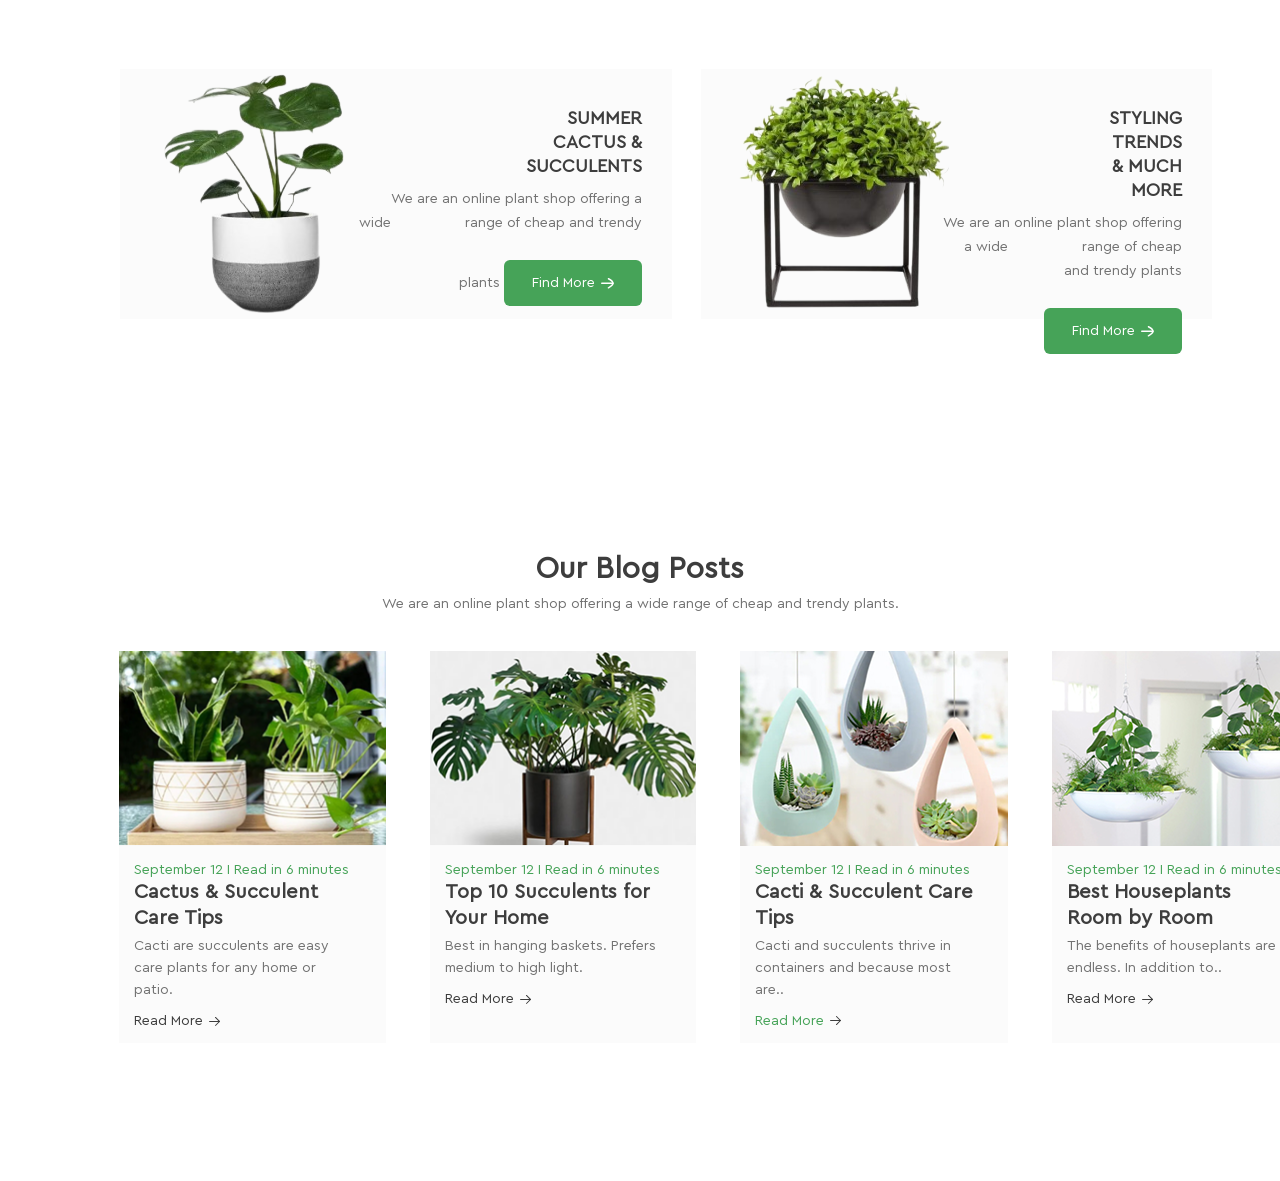
==== index.html @ ccc3274b "add blog section" ====
<!doctype html>
<html lang="en" xmlns="http://www.w3.org/1999/html">
<head>
    <meta charset="UTF-8">
    <meta name="viewport"
          content="width=device-width, user-scalable=no, initial-scale=1.0, maximum-scale=1.0, minimum-scale=1.0">
    <meta http-equiv="X-UA-Compatible" content="ie=edge">
    <title>Main Page</title>
    <link rel="stylesheet" href="resources/css/reset.css">
    <link rel="stylesheet" href="resources/css/styles.css">
</head>
<body>

<div class="container">
    <section class="teasers">
        <div class="teaser-card">
            <img src="./resources/images/teasers-images/image-teaser-1.png" alt="" class="teaser-card-images">
            <div class="teaser-card-body">
                <h3 class="teaser-card-title">Summer cactus & succulents</h3>
                <p class="teaser-card-text">We are an online plant shop offering a wide
                    <span>range of cheap and trendy
                        plants</span>
                    <a href="#" class="teaser-card-link">Find More
                        <svg xmlns="http://www.w3.org/2000/svg" width="13" height="11" viewBox="0 0 13 11" fill="none">
                            <path d="M12 5.26852L0.75 5.26852" stroke="white" stroke-width="1.5" stroke-linecap="round"
                                  stroke-linejoin="round"/>
                            <path d="M7.46227 0.750145C7.46227 0.750145 11.9998 3.1959 11.9998 5.2674C11.9998 7.3404 7.46227 9.7869 7.46227 9.7869"
                                  stroke="white" stroke-width="1.5" stroke-linecap="round" stroke-linejoin="round"/>
                        </svg>
                    </a>
            </div>
        </div>
        <div class="teaser-card">
            <img src="./resources/images/teasers-images/image-teaser-2.png" alt="" class="teaser-card-images">
            <div class="teaser-card-body">
                <h3 class="teaser-card-title">Styling Trends & much more</h3>
                <p class="teaser-card-text">We are an online plant shop offering a wide
                    <span>range of cheap and trendy
                        plants</span>
                    <a href="#" class="teaser-card-link">Find More
                        <svg xmlns="http://www.w3.org/2000/svg" width="13" height="11" viewBox="0 0 13 11" fill="none">
                            <path d="M12 5.26852L0.75 5.26852" stroke="white" stroke-width="1.5" stroke-linecap="round"
                                  stroke-linejoin="round"/>
                            <path d="M7.46227 0.750145C7.46227 0.750145 11.9998 3.1959 11.9998 5.2674C11.9998 7.3404 7.46227 9.7869 7.46227 9.7869"
                                  stroke="white" stroke-width="1.5" stroke-linecap="round" stroke-linejoin="round"/>
                        </svg>
                    </a>
            </div>
        </div>
    </section>

    <section class="blog">
        <div class="blog-header">
            <h2 class="blog-title">Our Blog Posts</h2>
            <p class="blog-subtitle">We are an online plant shop offering a wide range of cheap and trendy plants.</p>
        </div>
        <div class="blog-list">
            <div class="post-card">
                <a class="post-card-image-link"><img src="./resources/images/blog-images/blog-images-1.png"
                                                     alt="Images for blog"
                                                     class="post-card-image"></a>
                <div class="post-card-body">
                    <span class="post-card-meta">September 12 I Read in 6 minutes</span>
                    <h2 class="post-card-title">Cactus & Succulent Care Tips</h2>
                    <p class="post-card-text">Cacti are succulents are easy care plants for any home or patio.</p>
                    <a href="#" class="post-card-read-more">Read More
                        <svg xmlns="http://www.w3.org/2000/svg" width="11" height="10" viewBox="0 0 11 10" fill="none">
                            <path d="M0 4.51628C0 4.26315 0.188103 4.05395 0.432153 4.02084L0.5 4.01628L10.5 4.01628C10.7761 4.01628 11 4.24014 11 4.51628C11 4.76941 10.8119 4.97861 10.5678 5.01171L10.5 5.01628L0.5 5.01628C0.223858 5.01628 0 4.79242 0 4.51628Z"
                                  fill="#3D3D3D"/>
                            <path d="M6.11401 0.854314C5.91832 0.659473 5.91764 0.342891 6.11248 0.147209C6.28961 -0.030684 6.56735 -0.0474192 6.76341 0.0973953L6.81959 0.145686L10.8529 4.16169C11.0313 4.33934 11.0476 4.61809 10.9016 4.81413L10.853 4.87028L6.81962 8.88695C6.62395 9.08181 6.30737 9.08115 6.11251 8.88549C5.93537 8.70761 5.91981 8.4298 6.06545 8.23436L6.11398 8.17838L9.79133 4.5158L6.11401 0.854314Z"
                                  fill="#3D3D3D"/>
                        </svg>
                    </a>
                </div>
            </div>
            <div class="post-card">
                <a class="post-card-image-link"><img src="./resources/images/blog-images/blog-images-2.png"
                                                     alt="Images for blog"
                                                     class="post-card-image"></a>
                <div class="post-card-body">
                    <span class="post-card-meta">September 12 I Read in 6 minutes</span>
                    <h2 class="post-card-title">Top 10 Succulents for Your Home</h2>
                    <p class="post-card-text">Best in hanging baskets. Prefers medium to high light.</p>
                    <a href="#" class="post-card-read-more">Read More
                        <svg xmlns="http://www.w3.org/2000/svg" width="11" height="10" viewBox="0 0 11 10" fill="none">
                            <path d="M0 4.51628C0 4.26315 0.188103 4.05395 0.432153 4.02084L0.5 4.01628L10.5 4.01628C10.7761 4.01628 11 4.24014 11 4.51628C11 4.76941 10.8119 4.97861 10.5678 5.01171L10.5 5.01628L0.5 5.01628C0.223858 5.01628 0 4.79242 0 4.51628Z"
                                  fill="#3D3D3D"/>
                            <path d="M6.11401 0.854314C5.91832 0.659473 5.91764 0.342891 6.11248 0.147209C6.28961 -0.030684 6.56735 -0.0474192 6.76341 0.0973953L6.81959 0.145686L10.8529 4.16169C11.0313 4.33934 11.0476 4.61809 10.9016 4.81413L10.853 4.87028L6.81962 8.88695C6.62395 9.08181 6.30737 9.08115 6.11251 8.88549C5.93537 8.70761 5.91981 8.4298 6.06545 8.23436L6.11398 8.17838L9.79133 4.5158L6.11401 0.854314Z"
                                  fill="#3D3D3D"/>
                        </svg>
                    </a>
                </div>
            </div>
            <div class="post-card">
                <a class="post-card-image-link"><img src="./resources/images/blog-images/blog-images-3.png"
                                                     alt="Images for blog"
                                                     class="post-card-image"></a>
                <div class="post-card-body">
                    <span class="post-card-meta">September 12 I Read in 6 minutes</span>
                    <h2 class="post-card-title">Cacti & Succulent Care Tips</h2>
                    <p class="post-card-text">Cacti and succulents thrive in containers and because most are..</p>
                    <a href="#" class="post-card-read-more-active">Read More
                        <svg xmlns="http://www.w3.org/2000/svg" width="11" height="10" viewBox="0 0 11 10" fill="none">
                            <path d="M0 4.51628C0 4.26315 0.188103 4.05395 0.432153 4.02084L0.5 4.01628L10.5 4.01628C10.7761 4.01628 11 4.24014 11 4.51628C11 4.76941 10.8119 4.97861 10.5678 5.01171L10.5 5.01628L0.5 5.01628C0.223858 5.01628 0 4.79242 0 4.51628Z"
                                  fill="#3D3D3D"/>
                            <path d="M6.11401 0.854314C5.91832 0.659473 5.91764 0.342891 6.11248 0.147209C6.28961 -0.030684 6.56735 -0.0474192 6.76341 0.0973953L6.81959 0.145686L10.8529 4.16169C11.0313 4.33934 11.0476 4.61809 10.9016 4.81413L10.853 4.87028L6.81962 8.88695C6.62395 9.08181 6.30737 9.08115 6.11251 8.88549C5.93537 8.70761 5.91981 8.4298 6.06545 8.23436L6.11398 8.17838L9.79133 4.5158L6.11401 0.854314Z"
                                  fill="#3D3D3D"/>
                        </svg>
                    </a>
                </div>
            </div>
            <div class="post-card">
                <a class="post-card-image-link"><img src="./resources/images/blog-images/blog-images-4.png"
                                                     alt="Images for blog"
                                                     class="post-card-image"></a>
                <div class="post-card-body">
                    <span class="post-card-meta">September 12 I Read in 6 minutes</span>
                    <h2 class="post-card-title">Best Houseplants Room by Room</h2>
                    <p class="post-card-text">The benefits of houseplants are endless. In addition to..</p>
                    <a href="#" class="post-card-read-more">Read More
                        <svg xmlns="http://www.w3.org/2000/svg" width="11" height="10" viewBox="0 0 11 10" fill="none">
                            <path d="M0 4.51628C0 4.26315 0.188103 4.05395 0.432153 4.02084L0.5 4.01628L10.5 4.01628C10.7761 4.01628 11 4.24014 11 4.51628C11 4.76941 10.8119 4.97861 10.5678 5.01171L10.5 5.01628L0.5 5.01628C0.223858 5.01628 0 4.79242 0 4.51628Z"
                                  fill="#3D3D3D"/>
                            <path d="M6.11401 0.854314C5.91832 0.659473 5.91764 0.342891 6.11248 0.147209C6.28961 -0.030684 6.56735 -0.0474192 6.76341 0.0973953L6.81959 0.145686L10.8529 4.16169C11.0313 4.33934 11.0476 4.61809 10.9016 4.81413L10.853 4.87028L6.81962 8.88695C6.62395 9.08181 6.30737 9.08115 6.11251 8.88549C5.93537 8.70761 5.91981 8.4298 6.06545 8.23436L6.11398 8.17838L9.79133 4.5158L6.11401 0.854314Z"
                                  fill="#3D3D3D"/>
                        </svg>
                    </a>
                </div>
            </div>
        </div>
    </section>
</div>
</body>
</html>
---- resources/css/styles.css ----
@font-face {
    font-family: 'Cera Pro';
    src: url("../fonts/CeraPro/CeraPro-Regular.woff");
url("../fonts/CeraPro/CeraPro-Regular.woff2");
}

.teasers {
    display: flex;
    gap: 29px;
    padding: 69px 120px;
    font-family: "Cera Pro", sans-serif;
}

.teaser-card {
    display: flex;
    max-width: 586px;
    max-height: 250px;
    background-color: #FBFBFB;
}

.teaser-card-title {
    padding: 37px 30px 9px 119px;
    color: #3D3D3D;
    text-align: right;
    font-size: 18px;
    font-style: normal;
    font-weight: 900;
    line-height: 24px; /* 133.333% */
    text-transform: uppercase;
}

.teaser-card-text {
    padding: 0 30px 25px 0;
    color: #727272;
    text-align: right;
    font-size: 14px;
    font-style: normal;
    font-weight: 400;
    line-height: 24px; /* 171.429% */
    margin-left: -50px;
}

.teaser-card-text span {
    color: #727272;
    text-align: right;
    font-size: 14px;
    font-style: normal;
    font-weight: 400;
    line-height: 24px; /* 171.429% */
    margin-left: 70px;
}

.teaser-card-link {
    display: inline-flex;
    align-items: center;
    justify-content: center;
    gap: 6px;

    background-color: #46A358;
    color: #fff;
    text-decoration: none;
    font-size: 14px;
    font-weight: 500;
    padding: 11px 28px;
    margin-top: 25px;
    border-radius: 6px;
    transition: background-color 0.3s ease;
}

.blog {
    font-family: "Cera Pro", sans-serif;
    padding: 138px 119px;
}

.blog-header {
    padding: 35px 120px;
}

.blog-title {
    text-align: center;
    color: #3D3D3D;
    font-size: 30px;
    font-style: normal;
    font-weight: 700;
    line-height: 16px; /* 53.333% */
    margin-bottom: 15px;
}

.blog-subtitle {
    text-align: center;
    color: #727272;
    font-size: 14px;
    font-style: normal;
    font-weight: 400;
    line-height: 24px; /* 171.429% */
}

.blog-list {
    display: flex;
    gap: 44px;
}

.post-card {
    background-color: #FBFBFB;
}

.post-card-image {
    max-height: 195px;
    max-width: 268px;
}

.post-card-body {
    padding: 8px 31px 13px 15px;
}

.post-card-meta {
    color: #46A358;
    font-size: 14px;
    font-style: normal;
    font-weight: 500;
    line-height: 16px; /* 114.286% */
    margin-bottom: 4px;
}

.post-card-title {
    color: #3D3D3D;
    font-size: 20px;
    font-style: normal;
    font-weight: 700;
    line-height: 26px; /* 130% */
    margin-bottom: 4px;
}

.post-card-text {
    color: #727272;
    font-size: 14px;
    font-style: normal;
    font-weight: 400;
    line-height: 22px; /* 157.143% */
    margin-bottom: 9px;
}

.post-card-read-more {
    display: inline-flex;
    align-items: center;
    gap: 6px;
    color: #3D3D3D;
    font-size: 14px;
    font-style: normal;
    font-weight: 500;
    line-height: 16px; /* 114.286% */
}

.post-card-read-more-active {
    display: inline-flex;
    align-items: center;
    gap: 6px;
    font-size: 14px;
    font-style: normal;
    font-weight: 500;
    line-height: 16px; /* 114.286% */
    color: #46A358;
}

.post-card-read-more svg {
    transform: translateY(0.06em);  /* попробуй 0.04–0.10em при необходимости */
}
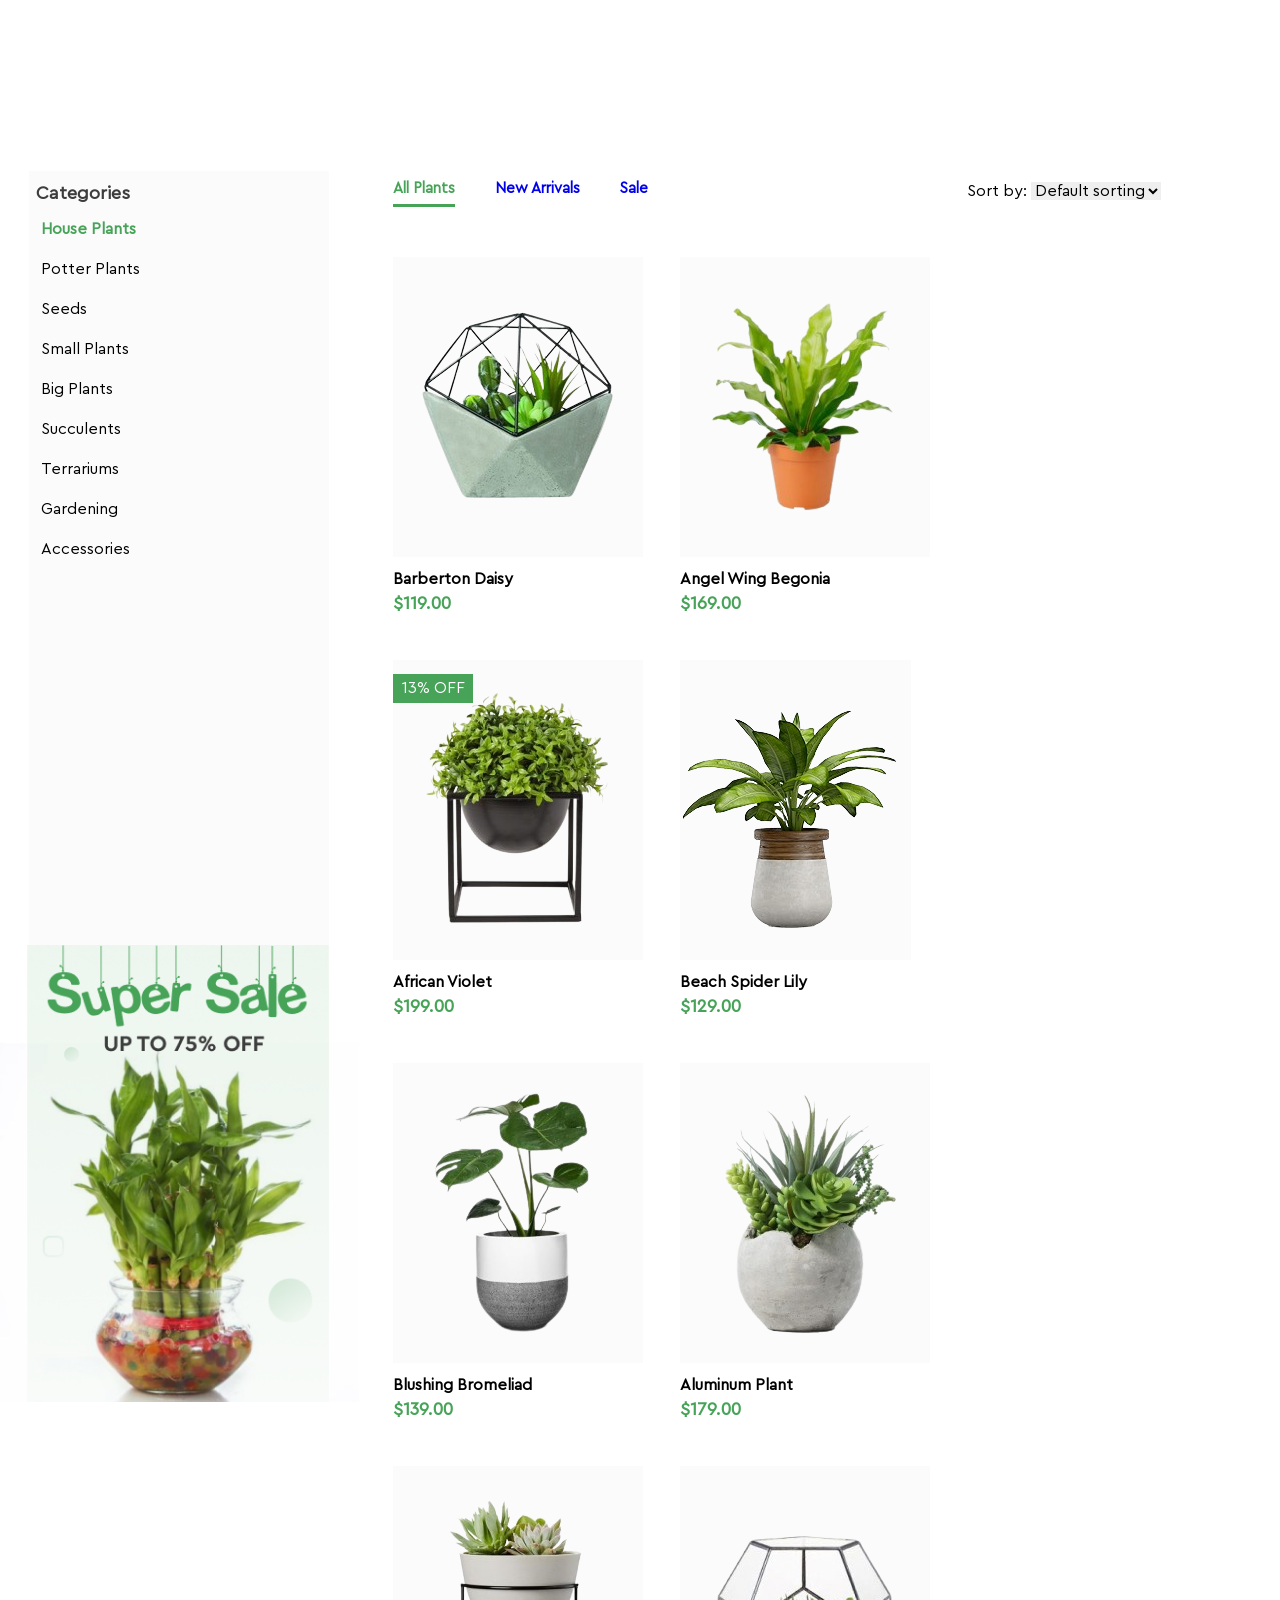
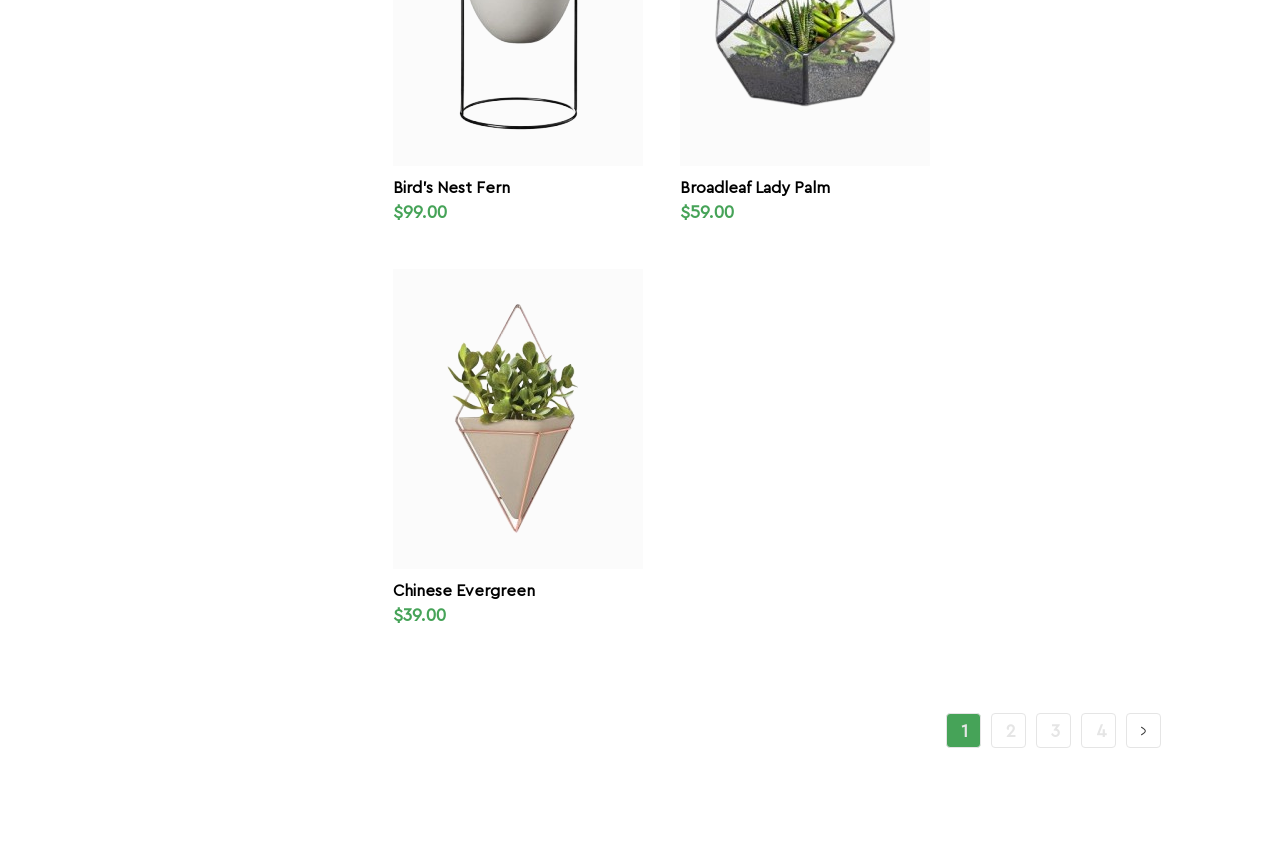
==== commit bdb5652c: "add elements with hover action" ====
--- a/index.html
+++ b/index.html
@@ -11,124 +11,430 @@
 </head>
 <body>
 
-<div class="container">
-    <section class="teasers">
-        <div class="teaser-card">
-            <img src="./resources/images/teasers-images/image-teaser-1.png" alt="" class="teaser-card-images">
-            <div class="teaser-card-body">
-                <h3 class="teaser-card-title">Summer cactus & succulents</h3>
-                <p class="teaser-card-text">We are an online plant shop offering a wide
-                    <span>range of cheap and trendy
-                        plants</span>
-                    <a href="#" class="teaser-card-link">Find More
-                        <svg xmlns="http://www.w3.org/2000/svg" width="13" height="11" viewBox="0 0 13 11" fill="none">
-                            <path d="M12 5.26852L0.75 5.26852" stroke="white" stroke-width="1.5" stroke-linecap="round"
-                                  stroke-linejoin="round"/>
-                            <path d="M7.46227 0.750145C7.46227 0.750145 11.9998 3.1959 11.9998 5.2674C11.9998 7.3404 7.46227 9.7869 7.46227 9.7869"
-                                  stroke="white" stroke-width="1.5" stroke-linecap="round" stroke-linejoin="round"/>
-                        </svg>
-                    </a>
-            </div>
+<div class="layout">
+    <aside class="layout-sidebar">
+        <nav class="categories">
+            <h1 class="categories-title">Categories</h1>
+            <ul class="categories-list">
+                <li class="categories-list-item">House Plants</li>
+                <li class="categories-list-item">Potter Plants</li>
+                <li class="categories-list-item">Seeds</li>
+                <li class="categories-list-item">Small Plants</li>
+                <li class="categories-list-item">Big Plants</li>
+                <li class="categories-list-item">Succulents</li>
+                <li class="categories-list-item">Terrariums</li>
+                <li class="categories-list-item">Gardening</li>
+                <li class="categories-list-item">Accessories</li>
+            </ul>
+        </nav>
+
+        <section class="sale-banner">
+            <img src="./resources/images/SuperSaleBanner.png" alt="Sale Promo Banner" class="sale-promo-banner">
+        </section>
+    </aside>
+
+    <div class="layout-content">
+        <nav class="tabs">
+            <a href="#" class="tab-link-active">All Plants</a>
+            <a href="#" class="tab-link">New Arrivals</a>
+            <a href="#" class="tab-link">Sale</a>
+        </nav>
+
+        <div class="filter">
+            <label for="sort">Sort by:</label>
+            <select id="sort" class="sort-select">
+                <option class="default-select">Default sorting</option>
+            </select>
         </div>
-        <div class="teaser-card">
-            <img src="./resources/images/teasers-images/image-teaser-2.png" alt="" class="teaser-card-images">
-            <div class="teaser-card-body">
-                <h3 class="teaser-card-title">Styling Trends & much more</h3>
-                <p class="teaser-card-text">We are an online plant shop offering a wide
-                    <span>range of cheap and trendy
-                        plants</span>
-                    <a href="#" class="teaser-card-link">Find More
-                        <svg xmlns="http://www.w3.org/2000/svg" width="13" height="11" viewBox="0 0 13 11" fill="none">
-                            <path d="M12 5.26852L0.75 5.26852" stroke="white" stroke-width="1.5" stroke-linecap="round"
-                                  stroke-linejoin="round"/>
-                            <path d="M7.46227 0.750145C7.46227 0.750145 11.9998 3.1959 11.9998 5.2674C11.9998 7.3404 7.46227 9.7869 7.46227 9.7869"
-                                  stroke="white" stroke-width="1.5" stroke-linecap="round" stroke-linejoin="round"/>
-                        </svg>
-                    </a>
+
+        <div class="layout-products">
+
+            <div class="product-card">
+                <div class="product-image">
+                    <img src="./resources/images/products-images/image-1.png" alt="Product Images">
+                    <div class="product-actions">
+                        <button class="action-btn add-to-cart" title="Add to cart">
+                            <svg xmlns="http://www.w3.org/2000/svg" width="20" height="20" viewBox="0 0 20 20" fill="none">
+                                <g clip-path="url(#clip0_2_1949)">
+                                    <path d="M14.294 16.8745H8.24077C5.65655 16.8745 3.55412 14.7721 3.55412 12.1879V7.38405C3.55412 4.98175 2.35676 2.75813 0.351225 1.4358C-0.00894369 1.19834 -0.108379 0.713895 0.129078 0.353726C0.366535 -0.00648163 0.850939 -0.105956 1.21119 0.131579C2.35606 0.886442 3.28487 1.88204 3.94905 3.02832C4.09258 3.18911 5.24995 4.41584 7.14726 4.41584H16.142C18.596 4.36995 20.5168 6.83267 19.8752 9.20138L18.8397 13.3284C18.3159 15.4163 16.4466 16.8745 14.294 16.8745ZM4.91926 5.53677C5.04912 6.1367 5.11634 6.7553 5.11634 7.38405V12.1879C5.11634 13.9107 6.51796 15.3123 8.24077 15.3123H14.294C15.7291 15.3123 16.9752 14.3401 17.3245 12.9482L18.3599 8.82121C18.7412 7.41373 17.5997 5.95084 16.142 5.97806H7.14722C6.28913 5.97806 5.54224 5.79305 4.91926 5.53677ZM7.85021 19.0226C7.85021 18.4833 7.41307 18.0462 6.87383 18.0462C5.57828 18.0978 5.57942 19.9479 6.87383 19.999C7.41307 19.999 7.85021 19.5618 7.85021 19.0226ZM15.6222 19.0226C15.6222 18.4833 15.1851 18.0462 14.6459 18.0462C13.3503 18.0978 13.3514 19.9479 14.6459 19.999C15.1851 19.999 15.6222 19.5618 15.6222 19.0226ZM16.9231 8.32138C16.9231 7.88998 16.5734 7.54027 16.142 7.54027H7.45966C6.42329 7.58152 6.42407 9.0616 7.45966 9.10249H16.142C16.5734 9.10249 16.9231 8.75279 16.9231 8.32138Z"
+                                          fill="#46A358"/>
+                                </g>
+                                <defs>
+                                    <clipPath id="clip0_2_1949">
+                                        <rect width="20" height="20" fill="white"/>
+                                    </clipPath>
+                                </defs>
+                            </svg>
+                        </button>
+                        <button class="action-btn add-to-fav" title="Add to favorites">
+                            <svg xmlns="http://www.w3.org/2000/svg" width="20" height="20" viewBox="0 0 20 20" fill="none">
+                                <path d="M10 18.8873C9.71527 18.8873 9.44077 18.7842 9.22684 18.5968C8.41888 17.8903 7.63992 17.2264 6.95267 16.6408L6.94916 16.6377C4.93423 14.9207 3.19427 13.4378 1.98364 11.9771C0.630341 10.3441 0 8.79578 0 7.10434C0 5.46097 0.563507 3.94485 1.58661 2.83508C2.62192 1.71219 4.04251 1.09375 5.58716 1.09375C6.74164 1.09375 7.79892 1.45874 8.72955 2.1785C9.19922 2.54181 9.62494 2.98645 10 3.5051C10.3752 2.98645 10.8008 2.54181 11.2706 2.1785C12.2012 1.45874 13.2585 1.09375 14.413 1.09375C15.9575 1.09375 17.3782 1.71219 18.4135 2.83508C19.4366 3.94485 20 5.46097 20 7.10434C20 8.79578 19.3698 10.3441 18.0165 11.9769C16.8059 13.4378 15.0661 14.9205 13.0515 16.6374C12.363 17.224 11.5828 17.8889 10.773 18.5971C10.5592 18.7842 10.2846 18.8873 10 18.8873ZM5.58716 2.26532C4.37363 2.26532 3.25882 2.74963 2.44781 3.62915C1.62476 4.52194 1.17142 5.75607 1.17142 7.10434C1.17142 8.52692 1.70013 9.79919 2.88559 11.2296C4.03137 12.6122 5.73563 14.0645 7.70889 15.7462L7.71255 15.7492C8.4024 16.3371 9.18442 17.0036 9.99832 17.7153C10.8171 17.0023 11.6003 16.3347 12.2916 15.7458C14.2647 14.0642 15.9688 12.6122 17.1146 11.2296C18.2999 9.79919 18.8286 8.52692 18.8286 7.10434C18.8286 5.75607 18.3752 4.52194 17.5522 3.62915C16.7413 2.74963 15.6264 2.26532 14.413 2.26532C13.524 2.26532 12.7078 2.54791 11.9872 3.10516C11.3449 3.60199 10.8975 4.23004 10.6352 4.66949C10.5003 4.89548 10.2629 5.03036 10 5.03036C9.73709 5.03036 9.49966 4.89548 9.36478 4.66949C9.10263 4.23004 8.65524 3.60199 8.01285 3.10516C7.29218 2.54791 6.47598 2.26532 5.58716 2.26532Z"
+                                      fill="#3D3D3D"/>
+                            </svg>
+                        </button>
+                        <button class="action-btn view-product" title="Quick view">
+                            <svg xmlns="http://www.w3.org/2000/svg" width="20" height="20" viewBox="0 0 20 20" fill="none">
+                                <g clip-path="url(#clip0_2_1953)">
+                                    <path d="M14.5656 16.0023C10.5704 19.1859 4.98549 18.3049 2.02729 14.6536C-0.827886 11.1285 -0.64932 6.04314 2.44811 2.82458C5.64856 -0.50074 10.6802 -0.944658 14.3277 1.78316C15.6345 2.76027 16.6104 4.00337 17.246 5.50807C17.8853 7.02151 18.0795 8.59614 17.8578 10.2201C17.6368 11.8365 16.9918 13.2769 15.9423 14.6212C16.0272 14.6767 16.1178 14.7167 16.1827 14.7816C17.3365 15.9305 18.4859 17.0836 19.6397 18.2325C19.9132 18.5047 20.0493 18.8218 19.9682 19.204C19.8071 19.9644 18.9018 20.2579 18.3211 19.7359C18.0489 19.4918 17.7985 19.2227 17.54 18.9642C16.5923 18.0171 15.6451 17.0693 14.6973 16.1221C14.658 16.0847 14.6168 16.0497 14.5656 16.0023ZM15.9529 8.98636C15.9629 5.12659 12.8468 2.00605 8.97825 2.00043C5.12035 1.99481 2.00669 5.09037 1.98983 8.94765C1.97297 12.8168 5.08289 15.9461 8.96326 15.9642C12.8055 15.9823 15.9429 12.8499 15.9529 8.98636Z"
+                                          fill="#3D3D3D"/>
+                                </g>
+                                <defs>
+                                    <clipPath id="clip0_2_1953">
+                                        <rect width="19.9913" height="20" fill="white"/>
+                                    </clipPath>
+                                </defs>
+                            </svg>
+                        </button>
+                    </div>
+                </div>
+                <h3 class="product-name">Barberton Daisy</h3>
+                <p class="product-price">$119.00</p>
+            </div>
+            <div class="product-card">
+                <div class="product-image">
+                    <img src="./resources/images/products-images/image-2.png" alt="Product Images">
+                    <div class="product-actions">
+                        <button class="action-btn add-to-cart" title="Add to cart">
+                            <svg xmlns="http://www.w3.org/2000/svg" width="20" height="20" viewBox="0 0 20 20" fill="none">
+                                <g clip-path="url(#clip0_2_1949)">
+                                    <path d="M14.294 16.8745H8.24077C5.65655 16.8745 3.55412 14.7721 3.55412 12.1879V7.38405C3.55412 4.98175 2.35676 2.75813 0.351225 1.4358C-0.00894369 1.19834 -0.108379 0.713895 0.129078 0.353726C0.366535 -0.00648163 0.850939 -0.105956 1.21119 0.131579C2.35606 0.886442 3.28487 1.88204 3.94905 3.02832C4.09258 3.18911 5.24995 4.41584 7.14726 4.41584H16.142C18.596 4.36995 20.5168 6.83267 19.8752 9.20138L18.8397 13.3284C18.3159 15.4163 16.4466 16.8745 14.294 16.8745ZM4.91926 5.53677C5.04912 6.1367 5.11634 6.7553 5.11634 7.38405V12.1879C5.11634 13.9107 6.51796 15.3123 8.24077 15.3123H14.294C15.7291 15.3123 16.9752 14.3401 17.3245 12.9482L18.3599 8.82121C18.7412 7.41373 17.5997 5.95084 16.142 5.97806H7.14722C6.28913 5.97806 5.54224 5.79305 4.91926 5.53677ZM7.85021 19.0226C7.85021 18.4833 7.41307 18.0462 6.87383 18.0462C5.57828 18.0978 5.57942 19.9479 6.87383 19.999C7.41307 19.999 7.85021 19.5618 7.85021 19.0226ZM15.6222 19.0226C15.6222 18.4833 15.1851 18.0462 14.6459 18.0462C13.3503 18.0978 13.3514 19.9479 14.6459 19.999C15.1851 19.999 15.6222 19.5618 15.6222 19.0226ZM16.9231 8.32138C16.9231 7.88998 16.5734 7.54027 16.142 7.54027H7.45966C6.42329 7.58152 6.42407 9.0616 7.45966 9.10249H16.142C16.5734 9.10249 16.9231 8.75279 16.9231 8.32138Z"
+                                          fill="#46A358"/>
+                                </g>
+                                <defs>
+                                    <clipPath id="clip0_2_1949">
+                                        <rect width="20" height="20" fill="white"/>
+                                    </clipPath>
+                                </defs>
+                            </svg>
+                        </button>
+                        <button class="action-btn add-to-fav" title="Add to favorites">
+                            <svg xmlns="http://www.w3.org/2000/svg" width="20" height="20" viewBox="0 0 20 20" fill="none">
+                                <path d="M10 18.8873C9.71527 18.8873 9.44077 18.7842 9.22684 18.5968C8.41888 17.8903 7.63992 17.2264 6.95267 16.6408L6.94916 16.6377C4.93423 14.9207 3.19427 13.4378 1.98364 11.9771C0.630341 10.3441 0 8.79578 0 7.10434C0 5.46097 0.563507 3.94485 1.58661 2.83508C2.62192 1.71219 4.04251 1.09375 5.58716 1.09375C6.74164 1.09375 7.79892 1.45874 8.72955 2.1785C9.19922 2.54181 9.62494 2.98645 10 3.5051C10.3752 2.98645 10.8008 2.54181 11.2706 2.1785C12.2012 1.45874 13.2585 1.09375 14.413 1.09375C15.9575 1.09375 17.3782 1.71219 18.4135 2.83508C19.4366 3.94485 20 5.46097 20 7.10434C20 8.79578 19.3698 10.3441 18.0165 11.9769C16.8059 13.4378 15.0661 14.9205 13.0515 16.6374C12.363 17.224 11.5828 17.8889 10.773 18.5971C10.5592 18.7842 10.2846 18.8873 10 18.8873ZM5.58716 2.26532C4.37363 2.26532 3.25882 2.74963 2.44781 3.62915C1.62476 4.52194 1.17142 5.75607 1.17142 7.10434C1.17142 8.52692 1.70013 9.79919 2.88559 11.2296C4.03137 12.6122 5.73563 14.0645 7.70889 15.7462L7.71255 15.7492C8.4024 16.3371 9.18442 17.0036 9.99832 17.7153C10.8171 17.0023 11.6003 16.3347 12.2916 15.7458C14.2647 14.0642 15.9688 12.6122 17.1146 11.2296C18.2999 9.79919 18.8286 8.52692 18.8286 7.10434C18.8286 5.75607 18.3752 4.52194 17.5522 3.62915C16.7413 2.74963 15.6264 2.26532 14.413 2.26532C13.524 2.26532 12.7078 2.54791 11.9872 3.10516C11.3449 3.60199 10.8975 4.23004 10.6352 4.66949C10.5003 4.89548 10.2629 5.03036 10 5.03036C9.73709 5.03036 9.49966 4.89548 9.36478 4.66949C9.10263 4.23004 8.65524 3.60199 8.01285 3.10516C7.29218 2.54791 6.47598 2.26532 5.58716 2.26532Z"
+                                      fill="#3D3D3D"/>
+                            </svg>
+                        </button>
+                        <button class="action-btn view-product" title="Quick view">
+                            <svg xmlns="http://www.w3.org/2000/svg" width="20" height="20" viewBox="0 0 20 20" fill="none">
+                                <g clip-path="url(#clip0_2_1953)">
+                                    <path d="M14.5656 16.0023C10.5704 19.1859 4.98549 18.3049 2.02729 14.6536C-0.827886 11.1285 -0.64932 6.04314 2.44811 2.82458C5.64856 -0.50074 10.6802 -0.944658 14.3277 1.78316C15.6345 2.76027 16.6104 4.00337 17.246 5.50807C17.8853 7.02151 18.0795 8.59614 17.8578 10.2201C17.6368 11.8365 16.9918 13.2769 15.9423 14.6212C16.0272 14.6767 16.1178 14.7167 16.1827 14.7816C17.3365 15.9305 18.4859 17.0836 19.6397 18.2325C19.9132 18.5047 20.0493 18.8218 19.9682 19.204C19.8071 19.9644 18.9018 20.2579 18.3211 19.7359C18.0489 19.4918 17.7985 19.2227 17.54 18.9642C16.5923 18.0171 15.6451 17.0693 14.6973 16.1221C14.658 16.0847 14.6168 16.0497 14.5656 16.0023ZM15.9529 8.98636C15.9629 5.12659 12.8468 2.00605 8.97825 2.00043C5.12035 1.99481 2.00669 5.09037 1.98983 8.94765C1.97297 12.8168 5.08289 15.9461 8.96326 15.9642C12.8055 15.9823 15.9429 12.8499 15.9529 8.98636Z"
+                                          fill="#3D3D3D"/>
+                                </g>
+                                <defs>
+                                    <clipPath id="clip0_2_1953">
+                                        <rect width="19.9913" height="20" fill="white"/>
+                                    </clipPath>
+                                </defs>
+                            </svg>
+                        </button>
+                    </div>
+                </div>
+                <h3 class="product-name">Angel Wing Begonia</h3>
+                <p class="product-price">$169.00</p>
+            </div>
+            <div class="product-card">
+                <div class="product-image">
+                    <div class="discount-badge">13% OFF</div>
+                    <img src="./resources/images/products-images/image-3.png" alt="Product Images">
+                    <div class="product-actions">
+                        <button class="action-btn add-to-cart" title="Add to cart">
+                            <svg xmlns="http://www.w3.org/2000/svg" width="20" height="20" viewBox="0 0 20 20" fill="none">
+                                <g clip-path="url(#clip0_2_1949)">
+                                    <path d="M14.294 16.8745H8.24077C5.65655 16.8745 3.55412 14.7721 3.55412 12.1879V7.38405C3.55412 4.98175 2.35676 2.75813 0.351225 1.4358C-0.00894369 1.19834 -0.108379 0.713895 0.129078 0.353726C0.366535 -0.00648163 0.850939 -0.105956 1.21119 0.131579C2.35606 0.886442 3.28487 1.88204 3.94905 3.02832C4.09258 3.18911 5.24995 4.41584 7.14726 4.41584H16.142C18.596 4.36995 20.5168 6.83267 19.8752 9.20138L18.8397 13.3284C18.3159 15.4163 16.4466 16.8745 14.294 16.8745ZM4.91926 5.53677C5.04912 6.1367 5.11634 6.7553 5.11634 7.38405V12.1879C5.11634 13.9107 6.51796 15.3123 8.24077 15.3123H14.294C15.7291 15.3123 16.9752 14.3401 17.3245 12.9482L18.3599 8.82121C18.7412 7.41373 17.5997 5.95084 16.142 5.97806H7.14722C6.28913 5.97806 5.54224 5.79305 4.91926 5.53677ZM7.85021 19.0226C7.85021 18.4833 7.41307 18.0462 6.87383 18.0462C5.57828 18.0978 5.57942 19.9479 6.87383 19.999C7.41307 19.999 7.85021 19.5618 7.85021 19.0226ZM15.6222 19.0226C15.6222 18.4833 15.1851 18.0462 14.6459 18.0462C13.3503 18.0978 13.3514 19.9479 14.6459 19.999C15.1851 19.999 15.6222 19.5618 15.6222 19.0226ZM16.9231 8.32138C16.9231 7.88998 16.5734 7.54027 16.142 7.54027H7.45966C6.42329 7.58152 6.42407 9.0616 7.45966 9.10249H16.142C16.5734 9.10249 16.9231 8.75279 16.9231 8.32138Z"
+                                          fill="#46A358"/>
+                                </g>
+                                <defs>
+                                    <clipPath id="clip0_2_1949">
+                                        <rect width="20" height="20" fill="white"/>
+                                    </clipPath>
+                                </defs>
+                            </svg>
+                        </button>
+                        <button class="action-btn add-to-fav" title="Add to favorites">
+                            <svg xmlns="http://www.w3.org/2000/svg" width="20" height="20" viewBox="0 0 20 20" fill="none">
+                                <path d="M10 18.8873C9.71527 18.8873 9.44077 18.7842 9.22684 18.5968C8.41888 17.8903 7.63992 17.2264 6.95267 16.6408L6.94916 16.6377C4.93423 14.9207 3.19427 13.4378 1.98364 11.9771C0.630341 10.3441 0 8.79578 0 7.10434C0 5.46097 0.563507 3.94485 1.58661 2.83508C2.62192 1.71219 4.04251 1.09375 5.58716 1.09375C6.74164 1.09375 7.79892 1.45874 8.72955 2.1785C9.19922 2.54181 9.62494 2.98645 10 3.5051C10.3752 2.98645 10.8008 2.54181 11.2706 2.1785C12.2012 1.45874 13.2585 1.09375 14.413 1.09375C15.9575 1.09375 17.3782 1.71219 18.4135 2.83508C19.4366 3.94485 20 5.46097 20 7.10434C20 8.79578 19.3698 10.3441 18.0165 11.9769C16.8059 13.4378 15.0661 14.9205 13.0515 16.6374C12.363 17.224 11.5828 17.8889 10.773 18.5971C10.5592 18.7842 10.2846 18.8873 10 18.8873ZM5.58716 2.26532C4.37363 2.26532 3.25882 2.74963 2.44781 3.62915C1.62476 4.52194 1.17142 5.75607 1.17142 7.10434C1.17142 8.52692 1.70013 9.79919 2.88559 11.2296C4.03137 12.6122 5.73563 14.0645 7.70889 15.7462L7.71255 15.7492C8.4024 16.3371 9.18442 17.0036 9.99832 17.7153C10.8171 17.0023 11.6003 16.3347 12.2916 15.7458C14.2647 14.0642 15.9688 12.6122 17.1146 11.2296C18.2999 9.79919 18.8286 8.52692 18.8286 7.10434C18.8286 5.75607 18.3752 4.52194 17.5522 3.62915C16.7413 2.74963 15.6264 2.26532 14.413 2.26532C13.524 2.26532 12.7078 2.54791 11.9872 3.10516C11.3449 3.60199 10.8975 4.23004 10.6352 4.66949C10.5003 4.89548 10.2629 5.03036 10 5.03036C9.73709 5.03036 9.49966 4.89548 9.36478 4.66949C9.10263 4.23004 8.65524 3.60199 8.01285 3.10516C7.29218 2.54791 6.47598 2.26532 5.58716 2.26532Z"
+                                      fill="#3D3D3D"/>
+                            </svg>
+                        </button>
+                        <button class="action-btn view-product" title="Quick view">
+                            <svg xmlns="http://www.w3.org/2000/svg" width="20" height="20" viewBox="0 0 20 20" fill="none">
+                                <g clip-path="url(#clip0_2_1953)">
+                                    <path d="M14.5656 16.0023C10.5704 19.1859 4.98549 18.3049 2.02729 14.6536C-0.827886 11.1285 -0.64932 6.04314 2.44811 2.82458C5.64856 -0.50074 10.6802 -0.944658 14.3277 1.78316C15.6345 2.76027 16.6104 4.00337 17.246 5.50807C17.8853 7.02151 18.0795 8.59614 17.8578 10.2201C17.6368 11.8365 16.9918 13.2769 15.9423 14.6212C16.0272 14.6767 16.1178 14.7167 16.1827 14.7816C17.3365 15.9305 18.4859 17.0836 19.6397 18.2325C19.9132 18.5047 20.0493 18.8218 19.9682 19.204C19.8071 19.9644 18.9018 20.2579 18.3211 19.7359C18.0489 19.4918 17.7985 19.2227 17.54 18.9642C16.5923 18.0171 15.6451 17.0693 14.6973 16.1221C14.658 16.0847 14.6168 16.0497 14.5656 16.0023ZM15.9529 8.98636C15.9629 5.12659 12.8468 2.00605 8.97825 2.00043C5.12035 1.99481 2.00669 5.09037 1.98983 8.94765C1.97297 12.8168 5.08289 15.9461 8.96326 15.9642C12.8055 15.9823 15.9429 12.8499 15.9529 8.98636Z"
+                                          fill="#3D3D3D"/>
+                                </g>
+                                <defs>
+                                    <clipPath id="clip0_2_1953">
+                                        <rect width="19.9913" height="20" fill="white"/>
+                                    </clipPath>
+                                </defs>
+                            </svg>
+                        </button>
+                    </div>
+                </div>
+                <h3 class="product-name">African Violet</h3>
+                <p class="product-price">$199.00</p>
+            </div>
+            <div class="product-card">
+                <div class="product-image">
+                    <img src="./resources/images/products-images/image-4.png" alt="Product Images">
+                    <div class="product-actions">
+                        <button class="action-btn add-to-cart" title="Add to cart">
+                            <svg xmlns="http://www.w3.org/2000/svg" width="20" height="20" viewBox="0 0 20 20" fill="none">
+                                <g clip-path="url(#clip0_2_1949)">
+                                    <path d="M14.294 16.8745H8.24077C5.65655 16.8745 3.55412 14.7721 3.55412 12.1879V7.38405C3.55412 4.98175 2.35676 2.75813 0.351225 1.4358C-0.00894369 1.19834 -0.108379 0.713895 0.129078 0.353726C0.366535 -0.00648163 0.850939 -0.105956 1.21119 0.131579C2.35606 0.886442 3.28487 1.88204 3.94905 3.02832C4.09258 3.18911 5.24995 4.41584 7.14726 4.41584H16.142C18.596 4.36995 20.5168 6.83267 19.8752 9.20138L18.8397 13.3284C18.3159 15.4163 16.4466 16.8745 14.294 16.8745ZM4.91926 5.53677C5.04912 6.1367 5.11634 6.7553 5.11634 7.38405V12.1879C5.11634 13.9107 6.51796 15.3123 8.24077 15.3123H14.294C15.7291 15.3123 16.9752 14.3401 17.3245 12.9482L18.3599 8.82121C18.7412 7.41373 17.5997 5.95084 16.142 5.97806H7.14722C6.28913 5.97806 5.54224 5.79305 4.91926 5.53677ZM7.85021 19.0226C7.85021 18.4833 7.41307 18.0462 6.87383 18.0462C5.57828 18.0978 5.57942 19.9479 6.87383 19.999C7.41307 19.999 7.85021 19.5618 7.85021 19.0226ZM15.6222 19.0226C15.6222 18.4833 15.1851 18.0462 14.6459 18.0462C13.3503 18.0978 13.3514 19.9479 14.6459 19.999C15.1851 19.999 15.6222 19.5618 15.6222 19.0226ZM16.9231 8.32138C16.9231 7.88998 16.5734 7.54027 16.142 7.54027H7.45966C6.42329 7.58152 6.42407 9.0616 7.45966 9.10249H16.142C16.5734 9.10249 16.9231 8.75279 16.9231 8.32138Z"
+                                          fill="#46A358"/>
+                                </g>
+                                <defs>
+                                    <clipPath id="clip0_2_1949">
+                                        <rect width="20" height="20" fill="white"/>
+                                    </clipPath>
+                                </defs>
+                            </svg>
+                        </button>
+                        <button class="action-btn add-to-fav" title="Add to favorites">
+                            <svg xmlns="http://www.w3.org/2000/svg" width="20" height="20" viewBox="0 0 20 20" fill="none">
+                                <path d="M10 18.8873C9.71527 18.8873 9.44077 18.7842 9.22684 18.5968C8.41888 17.8903 7.63992 17.2264 6.95267 16.6408L6.94916 16.6377C4.93423 14.9207 3.19427 13.4378 1.98364 11.9771C0.630341 10.3441 0 8.79578 0 7.10434C0 5.46097 0.563507 3.94485 1.58661 2.83508C2.62192 1.71219 4.04251 1.09375 5.58716 1.09375C6.74164 1.09375 7.79892 1.45874 8.72955 2.1785C9.19922 2.54181 9.62494 2.98645 10 3.5051C10.3752 2.98645 10.8008 2.54181 11.2706 2.1785C12.2012 1.45874 13.2585 1.09375 14.413 1.09375C15.9575 1.09375 17.3782 1.71219 18.4135 2.83508C19.4366 3.94485 20 5.46097 20 7.10434C20 8.79578 19.3698 10.3441 18.0165 11.9769C16.8059 13.4378 15.0661 14.9205 13.0515 16.6374C12.363 17.224 11.5828 17.8889 10.773 18.5971C10.5592 18.7842 10.2846 18.8873 10 18.8873ZM5.58716 2.26532C4.37363 2.26532 3.25882 2.74963 2.44781 3.62915C1.62476 4.52194 1.17142 5.75607 1.17142 7.10434C1.17142 8.52692 1.70013 9.79919 2.88559 11.2296C4.03137 12.6122 5.73563 14.0645 7.70889 15.7462L7.71255 15.7492C8.4024 16.3371 9.18442 17.0036 9.99832 17.7153C10.8171 17.0023 11.6003 16.3347 12.2916 15.7458C14.2647 14.0642 15.9688 12.6122 17.1146 11.2296C18.2999 9.79919 18.8286 8.52692 18.8286 7.10434C18.8286 5.75607 18.3752 4.52194 17.5522 3.62915C16.7413 2.74963 15.6264 2.26532 14.413 2.26532C13.524 2.26532 12.7078 2.54791 11.9872 3.10516C11.3449 3.60199 10.8975 4.23004 10.6352 4.66949C10.5003 4.89548 10.2629 5.03036 10 5.03036C9.73709 5.03036 9.49966 4.89548 9.36478 4.66949C9.10263 4.23004 8.65524 3.60199 8.01285 3.10516C7.29218 2.54791 6.47598 2.26532 5.58716 2.26532Z"
+                                      fill="#3D3D3D"/>
+                            </svg>
+                        </button>
+                        <button class="action-btn view-product" title="Quick view">
+                            <svg xmlns="http://www.w3.org/2000/svg" width="20" height="20" viewBox="0 0 20 20" fill="none">
+                                <g clip-path="url(#clip0_2_1953)">
+                                    <path d="M14.5656 16.0023C10.5704 19.1859 4.98549 18.3049 2.02729 14.6536C-0.827886 11.1285 -0.64932 6.04314 2.44811 2.82458C5.64856 -0.50074 10.6802 -0.944658 14.3277 1.78316C15.6345 2.76027 16.6104 4.00337 17.246 5.50807C17.8853 7.02151 18.0795 8.59614 17.8578 10.2201C17.6368 11.8365 16.9918 13.2769 15.9423 14.6212C16.0272 14.6767 16.1178 14.7167 16.1827 14.7816C17.3365 15.9305 18.4859 17.0836 19.6397 18.2325C19.9132 18.5047 20.0493 18.8218 19.9682 19.204C19.8071 19.9644 18.9018 20.2579 18.3211 19.7359C18.0489 19.4918 17.7985 19.2227 17.54 18.9642C16.5923 18.0171 15.6451 17.0693 14.6973 16.1221C14.658 16.0847 14.6168 16.0497 14.5656 16.0023ZM15.9529 8.98636C15.9629 5.12659 12.8468 2.00605 8.97825 2.00043C5.12035 1.99481 2.00669 5.09037 1.98983 8.94765C1.97297 12.8168 5.08289 15.9461 8.96326 15.9642C12.8055 15.9823 15.9429 12.8499 15.9529 8.98636Z"
+                                          fill="#3D3D3D"/>
+                                </g>
+                                <defs>
+                                    <clipPath id="clip0_2_1953">
+                                        <rect width="19.9913" height="20" fill="white"/>
+                                    </clipPath>
+                                </defs>
+                            </svg>
+                        </button>
+                    </div>
+                </div>
+                <h3 class="product-name">Beach Spider Lily</h3>
+                <p class="product-price">$129.00</p>
+            </div>
+            <div class="product-card">
+                <div class="product-image">
+                    <img src="./resources/images/products-images/image-5.png" alt="Product Images">
+                    <div class="product-actions">
+                        <button class="action-btn add-to-cart" title="Add to cart">
+                            <svg xmlns="http://www.w3.org/2000/svg" width="20" height="20" viewBox="0 0 20 20" fill="none">
+                                <g clip-path="url(#clip0_2_1949)">
+                                    <path d="M14.294 16.8745H8.24077C5.65655 16.8745 3.55412 14.7721 3.55412 12.1879V7.38405C3.55412 4.98175 2.35676 2.75813 0.351225 1.4358C-0.00894369 1.19834 -0.108379 0.713895 0.129078 0.353726C0.366535 -0.00648163 0.850939 -0.105956 1.21119 0.131579C2.35606 0.886442 3.28487 1.88204 3.94905 3.02832C4.09258 3.18911 5.24995 4.41584 7.14726 4.41584H16.142C18.596 4.36995 20.5168 6.83267 19.8752 9.20138L18.8397 13.3284C18.3159 15.4163 16.4466 16.8745 14.294 16.8745ZM4.91926 5.53677C5.04912 6.1367 5.11634 6.7553 5.11634 7.38405V12.1879C5.11634 13.9107 6.51796 15.3123 8.24077 15.3123H14.294C15.7291 15.3123 16.9752 14.3401 17.3245 12.9482L18.3599 8.82121C18.7412 7.41373 17.5997 5.95084 16.142 5.97806H7.14722C6.28913 5.97806 5.54224 5.79305 4.91926 5.53677ZM7.85021 19.0226C7.85021 18.4833 7.41307 18.0462 6.87383 18.0462C5.57828 18.0978 5.57942 19.9479 6.87383 19.999C7.41307 19.999 7.85021 19.5618 7.85021 19.0226ZM15.6222 19.0226C15.6222 18.4833 15.1851 18.0462 14.6459 18.0462C13.3503 18.0978 13.3514 19.9479 14.6459 19.999C15.1851 19.999 15.6222 19.5618 15.6222 19.0226ZM16.9231 8.32138C16.9231 7.88998 16.5734 7.54027 16.142 7.54027H7.45966C6.42329 7.58152 6.42407 9.0616 7.45966 9.10249H16.142C16.5734 9.10249 16.9231 8.75279 16.9231 8.32138Z"
+                                          fill="#46A358"/>
+                                </g>
+                                <defs>
+                                    <clipPath id="clip0_2_1949">
+                                        <rect width="20" height="20" fill="white"/>
+                                    </clipPath>
+                                </defs>
+                            </svg>
+                        </button>
+                        <button class="action-btn add-to-fav" title="Add to favorites">
+                            <svg xmlns="http://www.w3.org/2000/svg" width="20" height="20" viewBox="0 0 20 20" fill="none">
+                                <path d="M10 18.8873C9.71527 18.8873 9.44077 18.7842 9.22684 18.5968C8.41888 17.8903 7.63992 17.2264 6.95267 16.6408L6.94916 16.6377C4.93423 14.9207 3.19427 13.4378 1.98364 11.9771C0.630341 10.3441 0 8.79578 0 7.10434C0 5.46097 0.563507 3.94485 1.58661 2.83508C2.62192 1.71219 4.04251 1.09375 5.58716 1.09375C6.74164 1.09375 7.79892 1.45874 8.72955 2.1785C9.19922 2.54181 9.62494 2.98645 10 3.5051C10.3752 2.98645 10.8008 2.54181 11.2706 2.1785C12.2012 1.45874 13.2585 1.09375 14.413 1.09375C15.9575 1.09375 17.3782 1.71219 18.4135 2.83508C19.4366 3.94485 20 5.46097 20 7.10434C20 8.79578 19.3698 10.3441 18.0165 11.9769C16.8059 13.4378 15.0661 14.9205 13.0515 16.6374C12.363 17.224 11.5828 17.8889 10.773 18.5971C10.5592 18.7842 10.2846 18.8873 10 18.8873ZM5.58716 2.26532C4.37363 2.26532 3.25882 2.74963 2.44781 3.62915C1.62476 4.52194 1.17142 5.75607 1.17142 7.10434C1.17142 8.52692 1.70013 9.79919 2.88559 11.2296C4.03137 12.6122 5.73563 14.0645 7.70889 15.7462L7.71255 15.7492C8.4024 16.3371 9.18442 17.0036 9.99832 17.7153C10.8171 17.0023 11.6003 16.3347 12.2916 15.7458C14.2647 14.0642 15.9688 12.6122 17.1146 11.2296C18.2999 9.79919 18.8286 8.52692 18.8286 7.10434C18.8286 5.75607 18.3752 4.52194 17.5522 3.62915C16.7413 2.74963 15.6264 2.26532 14.413 2.26532C13.524 2.26532 12.7078 2.54791 11.9872 3.10516C11.3449 3.60199 10.8975 4.23004 10.6352 4.66949C10.5003 4.89548 10.2629 5.03036 10 5.03036C9.73709 5.03036 9.49966 4.89548 9.36478 4.66949C9.10263 4.23004 8.65524 3.60199 8.01285 3.10516C7.29218 2.54791 6.47598 2.26532 5.58716 2.26532Z"
+                                      fill="#3D3D3D"/>
+                            </svg>
+                        </button>
+                        <button class="action-btn view-product" title="Quick view">
+                            <svg xmlns="http://www.w3.org/2000/svg" width="20" height="20" viewBox="0 0 20 20" fill="none">
+                                <g clip-path="url(#clip0_2_1953)">
+                                    <path d="M14.5656 16.0023C10.5704 19.1859 4.98549 18.3049 2.02729 14.6536C-0.827886 11.1285 -0.64932 6.04314 2.44811 2.82458C5.64856 -0.50074 10.6802 -0.944658 14.3277 1.78316C15.6345 2.76027 16.6104 4.00337 17.246 5.50807C17.8853 7.02151 18.0795 8.59614 17.8578 10.2201C17.6368 11.8365 16.9918 13.2769 15.9423 14.6212C16.0272 14.6767 16.1178 14.7167 16.1827 14.7816C17.3365 15.9305 18.4859 17.0836 19.6397 18.2325C19.9132 18.5047 20.0493 18.8218 19.9682 19.204C19.8071 19.9644 18.9018 20.2579 18.3211 19.7359C18.0489 19.4918 17.7985 19.2227 17.54 18.9642C16.5923 18.0171 15.6451 17.0693 14.6973 16.1221C14.658 16.0847 14.6168 16.0497 14.5656 16.0023ZM15.9529 8.98636C15.9629 5.12659 12.8468 2.00605 8.97825 2.00043C5.12035 1.99481 2.00669 5.09037 1.98983 8.94765C1.97297 12.8168 5.08289 15.9461 8.96326 15.9642C12.8055 15.9823 15.9429 12.8499 15.9529 8.98636Z"
+                                          fill="#3D3D3D"/>
+                                </g>
+                                <defs>
+                                    <clipPath id="clip0_2_1953">
+                                        <rect width="19.9913" height="20" fill="white"/>
+                                    </clipPath>
+                                </defs>
+                            </svg>
+                        </button>
+                    </div>
+                </div>
+                <h3 class="product-name">Blushing Bromeliad</h3>
+                <p class="product-price">$139.00</p>
+            </div>
+            <div class="product-card">
+                <div class="product-image">
+                    <img src="./resources/images/products-images/image-6.png" alt="Product Images">
+                    <div class="product-actions">
+                        <button class="action-btn add-to-cart" title="Add to cart">
+                            <svg xmlns="http://www.w3.org/2000/svg" width="20" height="20" viewBox="0 0 20 20" fill="none">
+                                <g clip-path="url(#clip0_2_1949)">
+                                    <path d="M14.294 16.8745H8.24077C5.65655 16.8745 3.55412 14.7721 3.55412 12.1879V7.38405C3.55412 4.98175 2.35676 2.75813 0.351225 1.4358C-0.00894369 1.19834 -0.108379 0.713895 0.129078 0.353726C0.366535 -0.00648163 0.850939 -0.105956 1.21119 0.131579C2.35606 0.886442 3.28487 1.88204 3.94905 3.02832C4.09258 3.18911 5.24995 4.41584 7.14726 4.41584H16.142C18.596 4.36995 20.5168 6.83267 19.8752 9.20138L18.8397 13.3284C18.3159 15.4163 16.4466 16.8745 14.294 16.8745ZM4.91926 5.53677C5.04912 6.1367 5.11634 6.7553 5.11634 7.38405V12.1879C5.11634 13.9107 6.51796 15.3123 8.24077 15.3123H14.294C15.7291 15.3123 16.9752 14.3401 17.3245 12.9482L18.3599 8.82121C18.7412 7.41373 17.5997 5.95084 16.142 5.97806H7.14722C6.28913 5.97806 5.54224 5.79305 4.91926 5.53677ZM7.85021 19.0226C7.85021 18.4833 7.41307 18.0462 6.87383 18.0462C5.57828 18.0978 5.57942 19.9479 6.87383 19.999C7.41307 19.999 7.85021 19.5618 7.85021 19.0226ZM15.6222 19.0226C15.6222 18.4833 15.1851 18.0462 14.6459 18.0462C13.3503 18.0978 13.3514 19.9479 14.6459 19.999C15.1851 19.999 15.6222 19.5618 15.6222 19.0226ZM16.9231 8.32138C16.9231 7.88998 16.5734 7.54027 16.142 7.54027H7.45966C6.42329 7.58152 6.42407 9.0616 7.45966 9.10249H16.142C16.5734 9.10249 16.9231 8.75279 16.9231 8.32138Z"
+                                          fill="#46A358"/>
+                                </g>
+                                <defs>
+                                    <clipPath id="clip0_2_1949">
+                                        <rect width="20" height="20" fill="white"/>
+                                    </clipPath>
+                                </defs>
+                            </svg>
+                        </button>
+                        <button class="action-btn add-to-fav" title="Add to favorites">
+                            <svg xmlns="http://www.w3.org/2000/svg" width="20" height="20" viewBox="0 0 20 20" fill="none">
+                                <path d="M10 18.8873C9.71527 18.8873 9.44077 18.7842 9.22684 18.5968C8.41888 17.8903 7.63992 17.2264 6.95267 16.6408L6.94916 16.6377C4.93423 14.9207 3.19427 13.4378 1.98364 11.9771C0.630341 10.3441 0 8.79578 0 7.10434C0 5.46097 0.563507 3.94485 1.58661 2.83508C2.62192 1.71219 4.04251 1.09375 5.58716 1.09375C6.74164 1.09375 7.79892 1.45874 8.72955 2.1785C9.19922 2.54181 9.62494 2.98645 10 3.5051C10.3752 2.98645 10.8008 2.54181 11.2706 2.1785C12.2012 1.45874 13.2585 1.09375 14.413 1.09375C15.9575 1.09375 17.3782 1.71219 18.4135 2.83508C19.4366 3.94485 20 5.46097 20 7.10434C20 8.79578 19.3698 10.3441 18.0165 11.9769C16.8059 13.4378 15.0661 14.9205 13.0515 16.6374C12.363 17.224 11.5828 17.8889 10.773 18.5971C10.5592 18.7842 10.2846 18.8873 10 18.8873ZM5.58716 2.26532C4.37363 2.26532 3.25882 2.74963 2.44781 3.62915C1.62476 4.52194 1.17142 5.75607 1.17142 7.10434C1.17142 8.52692 1.70013 9.79919 2.88559 11.2296C4.03137 12.6122 5.73563 14.0645 7.70889 15.7462L7.71255 15.7492C8.4024 16.3371 9.18442 17.0036 9.99832 17.7153C10.8171 17.0023 11.6003 16.3347 12.2916 15.7458C14.2647 14.0642 15.9688 12.6122 17.1146 11.2296C18.2999 9.79919 18.8286 8.52692 18.8286 7.10434C18.8286 5.75607 18.3752 4.52194 17.5522 3.62915C16.7413 2.74963 15.6264 2.26532 14.413 2.26532C13.524 2.26532 12.7078 2.54791 11.9872 3.10516C11.3449 3.60199 10.8975 4.23004 10.6352 4.66949C10.5003 4.89548 10.2629 5.03036 10 5.03036C9.73709 5.03036 9.49966 4.89548 9.36478 4.66949C9.10263 4.23004 8.65524 3.60199 8.01285 3.10516C7.29218 2.54791 6.47598 2.26532 5.58716 2.26532Z"
+                                      fill="#3D3D3D"/>
+                            </svg>
+                        </button>
+                        <button class="action-btn view-product" title="Quick view">
+                            <svg xmlns="http://www.w3.org/2000/svg" width="20" height="20" viewBox="0 0 20 20" fill="none">
+                                <g clip-path="url(#clip0_2_1953)">
+                                    <path d="M14.5656 16.0023C10.5704 19.1859 4.98549 18.3049 2.02729 14.6536C-0.827886 11.1285 -0.64932 6.04314 2.44811 2.82458C5.64856 -0.50074 10.6802 -0.944658 14.3277 1.78316C15.6345 2.76027 16.6104 4.00337 17.246 5.50807C17.8853 7.02151 18.0795 8.59614 17.8578 10.2201C17.6368 11.8365 16.9918 13.2769 15.9423 14.6212C16.0272 14.6767 16.1178 14.7167 16.1827 14.7816C17.3365 15.9305 18.4859 17.0836 19.6397 18.2325C19.9132 18.5047 20.0493 18.8218 19.9682 19.204C19.8071 19.9644 18.9018 20.2579 18.3211 19.7359C18.0489 19.4918 17.7985 19.2227 17.54 18.9642C16.5923 18.0171 15.6451 17.0693 14.6973 16.1221C14.658 16.0847 14.6168 16.0497 14.5656 16.0023ZM15.9529 8.98636C15.9629 5.12659 12.8468 2.00605 8.97825 2.00043C5.12035 1.99481 2.00669 5.09037 1.98983 8.94765C1.97297 12.8168 5.08289 15.9461 8.96326 15.9642C12.8055 15.9823 15.9429 12.8499 15.9529 8.98636Z"
+                                          fill="#3D3D3D"/>
+                                </g>
+                                <defs>
+                                    <clipPath id="clip0_2_1953">
+                                        <rect width="19.9913" height="20" fill="white"/>
+                                    </clipPath>
+                                </defs>
+                            </svg>
+                        </button>
+                    </div>
+                </div>
+                <h3 class="product-name">Aluminum Plant</h3>
+                <p class="product-price">$179.00</p>
+            </div>
+            <div class="product-card">
+                <div class="product-image">
+                    <img src="./resources/images/products-images/image-7.png" alt="Product Images">
+                    <div class="product-actions">
+                        <button class="action-btn add-to-cart" title="Add to cart">
+                            <svg xmlns="http://www.w3.org/2000/svg" width="20" height="20" viewBox="0 0 20 20" fill="none">
+                                <g clip-path="url(#clip0_2_1949)">
+                                    <path d="M14.294 16.8745H8.24077C5.65655 16.8745 3.55412 14.7721 3.55412 12.1879V7.38405C3.55412 4.98175 2.35676 2.75813 0.351225 1.4358C-0.00894369 1.19834 -0.108379 0.713895 0.129078 0.353726C0.366535 -0.00648163 0.850939 -0.105956 1.21119 0.131579C2.35606 0.886442 3.28487 1.88204 3.94905 3.02832C4.09258 3.18911 5.24995 4.41584 7.14726 4.41584H16.142C18.596 4.36995 20.5168 6.83267 19.8752 9.20138L18.8397 13.3284C18.3159 15.4163 16.4466 16.8745 14.294 16.8745ZM4.91926 5.53677C5.04912 6.1367 5.11634 6.7553 5.11634 7.38405V12.1879C5.11634 13.9107 6.51796 15.3123 8.24077 15.3123H14.294C15.7291 15.3123 16.9752 14.3401 17.3245 12.9482L18.3599 8.82121C18.7412 7.41373 17.5997 5.95084 16.142 5.97806H7.14722C6.28913 5.97806 5.54224 5.79305 4.91926 5.53677ZM7.85021 19.0226C7.85021 18.4833 7.41307 18.0462 6.87383 18.0462C5.57828 18.0978 5.57942 19.9479 6.87383 19.999C7.41307 19.999 7.85021 19.5618 7.85021 19.0226ZM15.6222 19.0226C15.6222 18.4833 15.1851 18.0462 14.6459 18.0462C13.3503 18.0978 13.3514 19.9479 14.6459 19.999C15.1851 19.999 15.6222 19.5618 15.6222 19.0226ZM16.9231 8.32138C16.9231 7.88998 16.5734 7.54027 16.142 7.54027H7.45966C6.42329 7.58152 6.42407 9.0616 7.45966 9.10249H16.142C16.5734 9.10249 16.9231 8.75279 16.9231 8.32138Z"
+                                          fill="#46A358"/>
+                                </g>
+                                <defs>
+                                    <clipPath id="clip0_2_1949">
+                                        <rect width="20" height="20" fill="white"/>
+                                    </clipPath>
+                                </defs>
+                            </svg>
+                        </button>
+                        <button class="action-btn add-to-fav" title="Add to favorites">
+                            <svg xmlns="http://www.w3.org/2000/svg" width="20" height="20" viewBox="0 0 20 20" fill="none">
+                                <path d="M10 18.8873C9.71527 18.8873 9.44077 18.7842 9.22684 18.5968C8.41888 17.8903 7.63992 17.2264 6.95267 16.6408L6.94916 16.6377C4.93423 14.9207 3.19427 13.4378 1.98364 11.9771C0.630341 10.3441 0 8.79578 0 7.10434C0 5.46097 0.563507 3.94485 1.58661 2.83508C2.62192 1.71219 4.04251 1.09375 5.58716 1.09375C6.74164 1.09375 7.79892 1.45874 8.72955 2.1785C9.19922 2.54181 9.62494 2.98645 10 3.5051C10.3752 2.98645 10.8008 2.54181 11.2706 2.1785C12.2012 1.45874 13.2585 1.09375 14.413 1.09375C15.9575 1.09375 17.3782 1.71219 18.4135 2.83508C19.4366 3.94485 20 5.46097 20 7.10434C20 8.79578 19.3698 10.3441 18.0165 11.9769C16.8059 13.4378 15.0661 14.9205 13.0515 16.6374C12.363 17.224 11.5828 17.8889 10.773 18.5971C10.5592 18.7842 10.2846 18.8873 10 18.8873ZM5.58716 2.26532C4.37363 2.26532 3.25882 2.74963 2.44781 3.62915C1.62476 4.52194 1.17142 5.75607 1.17142 7.10434C1.17142 8.52692 1.70013 9.79919 2.88559 11.2296C4.03137 12.6122 5.73563 14.0645 7.70889 15.7462L7.71255 15.7492C8.4024 16.3371 9.18442 17.0036 9.99832 17.7153C10.8171 17.0023 11.6003 16.3347 12.2916 15.7458C14.2647 14.0642 15.9688 12.6122 17.1146 11.2296C18.2999 9.79919 18.8286 8.52692 18.8286 7.10434C18.8286 5.75607 18.3752 4.52194 17.5522 3.62915C16.7413 2.74963 15.6264 2.26532 14.413 2.26532C13.524 2.26532 12.7078 2.54791 11.9872 3.10516C11.3449 3.60199 10.8975 4.23004 10.6352 4.66949C10.5003 4.89548 10.2629 5.03036 10 5.03036C9.73709 5.03036 9.49966 4.89548 9.36478 4.66949C9.10263 4.23004 8.65524 3.60199 8.01285 3.10516C7.29218 2.54791 6.47598 2.26532 5.58716 2.26532Z"
+                                      fill="#3D3D3D"/>
+                            </svg>
+                        </button>
+                        <button class="action-btn view-product" title="Quick view">
+                            <svg xmlns="http://www.w3.org/2000/svg" width="20" height="20" viewBox="0 0 20 20" fill="none">
+                                <g clip-path="url(#clip0_2_1953)">
+                                    <path d="M14.5656 16.0023C10.5704 19.1859 4.98549 18.3049 2.02729 14.6536C-0.827886 11.1285 -0.64932 6.04314 2.44811 2.82458C5.64856 -0.50074 10.6802 -0.944658 14.3277 1.78316C15.6345 2.76027 16.6104 4.00337 17.246 5.50807C17.8853 7.02151 18.0795 8.59614 17.8578 10.2201C17.6368 11.8365 16.9918 13.2769 15.9423 14.6212C16.0272 14.6767 16.1178 14.7167 16.1827 14.7816C17.3365 15.9305 18.4859 17.0836 19.6397 18.2325C19.9132 18.5047 20.0493 18.8218 19.9682 19.204C19.8071 19.9644 18.9018 20.2579 18.3211 19.7359C18.0489 19.4918 17.7985 19.2227 17.54 18.9642C16.5923 18.0171 15.6451 17.0693 14.6973 16.1221C14.658 16.0847 14.6168 16.0497 14.5656 16.0023ZM15.9529 8.98636C15.9629 5.12659 12.8468 2.00605 8.97825 2.00043C5.12035 1.99481 2.00669 5.09037 1.98983 8.94765C1.97297 12.8168 5.08289 15.9461 8.96326 15.9642C12.8055 15.9823 15.9429 12.8499 15.9529 8.98636Z"
+                                          fill="#3D3D3D"/>
+                                </g>
+                                <defs>
+                                    <clipPath id="clip0_2_1953">
+                                        <rect width="19.9913" height="20" fill="white"/>
+                                    </clipPath>
+                                </defs>
+                            </svg>
+                        </button>
+                    </div>
+                </div>
+                <h3 class="product-name">Bird's Nest Fern</h3>
+                <p class="product-price">$99.00</p>
+            </div>
+            <div class="product-card">
+                <div class="product-image">
+                    <img src="./resources/images/products-images/image-8.png" alt="Product Images">
+                    <div class="product-actions">
+                        <button class="action-btn add-to-cart" title="Add to cart">
+                            <svg xmlns="http://www.w3.org/2000/svg" width="20" height="20" viewBox="0 0 20 20" fill="none">
+                                <g clip-path="url(#clip0_2_1949)">
+                                    <path d="M14.294 16.8745H8.24077C5.65655 16.8745 3.55412 14.7721 3.55412 12.1879V7.38405C3.55412 4.98175 2.35676 2.75813 0.351225 1.4358C-0.00894369 1.19834 -0.108379 0.713895 0.129078 0.353726C0.366535 -0.00648163 0.850939 -0.105956 1.21119 0.131579C2.35606 0.886442 3.28487 1.88204 3.94905 3.02832C4.09258 3.18911 5.24995 4.41584 7.14726 4.41584H16.142C18.596 4.36995 20.5168 6.83267 19.8752 9.20138L18.8397 13.3284C18.3159 15.4163 16.4466 16.8745 14.294 16.8745ZM4.91926 5.53677C5.04912 6.1367 5.11634 6.7553 5.11634 7.38405V12.1879C5.11634 13.9107 6.51796 15.3123 8.24077 15.3123H14.294C15.7291 15.3123 16.9752 14.3401 17.3245 12.9482L18.3599 8.82121C18.7412 7.41373 17.5997 5.95084 16.142 5.97806H7.14722C6.28913 5.97806 5.54224 5.79305 4.91926 5.53677ZM7.85021 19.0226C7.85021 18.4833 7.41307 18.0462 6.87383 18.0462C5.57828 18.0978 5.57942 19.9479 6.87383 19.999C7.41307 19.999 7.85021 19.5618 7.85021 19.0226ZM15.6222 19.0226C15.6222 18.4833 15.1851 18.0462 14.6459 18.0462C13.3503 18.0978 13.3514 19.9479 14.6459 19.999C15.1851 19.999 15.6222 19.5618 15.6222 19.0226ZM16.9231 8.32138C16.9231 7.88998 16.5734 7.54027 16.142 7.54027H7.45966C6.42329 7.58152 6.42407 9.0616 7.45966 9.10249H16.142C16.5734 9.10249 16.9231 8.75279 16.9231 8.32138Z"
+                                          fill="#46A358"/>
+                                </g>
+                                <defs>
+                                    <clipPath id="clip0_2_1949">
+                                        <rect width="20" height="20" fill="white"/>
+                                    </clipPath>
+                                </defs>
+                            </svg>
+                        </button>
+                        <button class="action-btn add-to-fav" title="Add to favorites">
+                            <svg xmlns="http://www.w3.org/2000/svg" width="20" height="20" viewBox="0 0 20 20" fill="none">
+                                <path d="M10 18.8873C9.71527 18.8873 9.44077 18.7842 9.22684 18.5968C8.41888 17.8903 7.63992 17.2264 6.95267 16.6408L6.94916 16.6377C4.93423 14.9207 3.19427 13.4378 1.98364 11.9771C0.630341 10.3441 0 8.79578 0 7.10434C0 5.46097 0.563507 3.94485 1.58661 2.83508C2.62192 1.71219 4.04251 1.09375 5.58716 1.09375C6.74164 1.09375 7.79892 1.45874 8.72955 2.1785C9.19922 2.54181 9.62494 2.98645 10 3.5051C10.3752 2.98645 10.8008 2.54181 11.2706 2.1785C12.2012 1.45874 13.2585 1.09375 14.413 1.09375C15.9575 1.09375 17.3782 1.71219 18.4135 2.83508C19.4366 3.94485 20 5.46097 20 7.10434C20 8.79578 19.3698 10.3441 18.0165 11.9769C16.8059 13.4378 15.0661 14.9205 13.0515 16.6374C12.363 17.224 11.5828 17.8889 10.773 18.5971C10.5592 18.7842 10.2846 18.8873 10 18.8873ZM5.58716 2.26532C4.37363 2.26532 3.25882 2.74963 2.44781 3.62915C1.62476 4.52194 1.17142 5.75607 1.17142 7.10434C1.17142 8.52692 1.70013 9.79919 2.88559 11.2296C4.03137 12.6122 5.73563 14.0645 7.70889 15.7462L7.71255 15.7492C8.4024 16.3371 9.18442 17.0036 9.99832 17.7153C10.8171 17.0023 11.6003 16.3347 12.2916 15.7458C14.2647 14.0642 15.9688 12.6122 17.1146 11.2296C18.2999 9.79919 18.8286 8.52692 18.8286 7.10434C18.8286 5.75607 18.3752 4.52194 17.5522 3.62915C16.7413 2.74963 15.6264 2.26532 14.413 2.26532C13.524 2.26532 12.7078 2.54791 11.9872 3.10516C11.3449 3.60199 10.8975 4.23004 10.6352 4.66949C10.5003 4.89548 10.2629 5.03036 10 5.03036C9.73709 5.03036 9.49966 4.89548 9.36478 4.66949C9.10263 4.23004 8.65524 3.60199 8.01285 3.10516C7.29218 2.54791 6.47598 2.26532 5.58716 2.26532Z"
+                                      fill="#3D3D3D"/>
+                            </svg>
+                        </button>
+                        <button class="action-btn view-product" title="Quick view">
+                            <svg xmlns="http://www.w3.org/2000/svg" width="20" height="20" viewBox="0 0 20 20" fill="none">
+                                <g clip-path="url(#clip0_2_1953)">
+                                    <path d="M14.5656 16.0023C10.5704 19.1859 4.98549 18.3049 2.02729 14.6536C-0.827886 11.1285 -0.64932 6.04314 2.44811 2.82458C5.64856 -0.50074 10.6802 -0.944658 14.3277 1.78316C15.6345 2.76027 16.6104 4.00337 17.246 5.50807C17.8853 7.02151 18.0795 8.59614 17.8578 10.2201C17.6368 11.8365 16.9918 13.2769 15.9423 14.6212C16.0272 14.6767 16.1178 14.7167 16.1827 14.7816C17.3365 15.9305 18.4859 17.0836 19.6397 18.2325C19.9132 18.5047 20.0493 18.8218 19.9682 19.204C19.8071 19.9644 18.9018 20.2579 18.3211 19.7359C18.0489 19.4918 17.7985 19.2227 17.54 18.9642C16.5923 18.0171 15.6451 17.0693 14.6973 16.1221C14.658 16.0847 14.6168 16.0497 14.5656 16.0023ZM15.9529 8.98636C15.9629 5.12659 12.8468 2.00605 8.97825 2.00043C5.12035 1.99481 2.00669 5.09037 1.98983 8.94765C1.97297 12.8168 5.08289 15.9461 8.96326 15.9642C12.8055 15.9823 15.9429 12.8499 15.9529 8.98636Z"
+                                          fill="#3D3D3D"/>
+                                </g>
+                                <defs>
+                                    <clipPath id="clip0_2_1953">
+                                        <rect width="19.9913" height="20" fill="white"/>
+                                    </clipPath>
+                                </defs>
+                            </svg>
+                        </button>
+                    </div>
+                </div>
+                <h3 class="product-name">Broadleaf Lady Palm</h3>
+                <p class="product-price">$59.00</p>
+            </div>
+            <div class="product-card">
+                <div class="product-image">
+                    <img src="./resources/images/products-images/image-9.png" alt="Product Images">
+                    <div class="product-actions">
+                        <button class="action-btn add-to-cart" title="Add to cart">
+                            <svg xmlns="http://www.w3.org/2000/svg" width="20" height="20" viewBox="0 0 20 20" fill="none">
+                                <g clip-path="url(#clip0_2_1949)">
+                                    <path d="M14.294 16.8745H8.24077C5.65655 16.8745 3.55412 14.7721 3.55412 12.1879V7.38405C3.55412 4.98175 2.35676 2.75813 0.351225 1.4358C-0.00894369 1.19834 -0.108379 0.713895 0.129078 0.353726C0.366535 -0.00648163 0.850939 -0.105956 1.21119 0.131579C2.35606 0.886442 3.28487 1.88204 3.94905 3.02832C4.09258 3.18911 5.24995 4.41584 7.14726 4.41584H16.142C18.596 4.36995 20.5168 6.83267 19.8752 9.20138L18.8397 13.3284C18.3159 15.4163 16.4466 16.8745 14.294 16.8745ZM4.91926 5.53677C5.04912 6.1367 5.11634 6.7553 5.11634 7.38405V12.1879C5.11634 13.9107 6.51796 15.3123 8.24077 15.3123H14.294C15.7291 15.3123 16.9752 14.3401 17.3245 12.9482L18.3599 8.82121C18.7412 7.41373 17.5997 5.95084 16.142 5.97806H7.14722C6.28913 5.97806 5.54224 5.79305 4.91926 5.53677ZM7.85021 19.0226C7.85021 18.4833 7.41307 18.0462 6.87383 18.0462C5.57828 18.0978 5.57942 19.9479 6.87383 19.999C7.41307 19.999 7.85021 19.5618 7.85021 19.0226ZM15.6222 19.0226C15.6222 18.4833 15.1851 18.0462 14.6459 18.0462C13.3503 18.0978 13.3514 19.9479 14.6459 19.999C15.1851 19.999 15.6222 19.5618 15.6222 19.0226ZM16.9231 8.32138C16.9231 7.88998 16.5734 7.54027 16.142 7.54027H7.45966C6.42329 7.58152 6.42407 9.0616 7.45966 9.10249H16.142C16.5734 9.10249 16.9231 8.75279 16.9231 8.32138Z"
+                                          fill="#46A358"/>
+                                </g>
+                                <defs>
+                                    <clipPath id="clip0_2_1949">
+                                        <rect width="20" height="20" fill="white"/>
+                                    </clipPath>
+                                </defs>
+                            </svg>
+                        </button>
+                        <button class="action-btn add-to-fav" title="Add to favorites">
+                            <svg xmlns="http://www.w3.org/2000/svg" width="20" height="20" viewBox="0 0 20 20" fill="none">
+                                <path d="M10 18.8873C9.71527 18.8873 9.44077 18.7842 9.22684 18.5968C8.41888 17.8903 7.63992 17.2264 6.95267 16.6408L6.94916 16.6377C4.93423 14.9207 3.19427 13.4378 1.98364 11.9771C0.630341 10.3441 0 8.79578 0 7.10434C0 5.46097 0.563507 3.94485 1.58661 2.83508C2.62192 1.71219 4.04251 1.09375 5.58716 1.09375C6.74164 1.09375 7.79892 1.45874 8.72955 2.1785C9.19922 2.54181 9.62494 2.98645 10 3.5051C10.3752 2.98645 10.8008 2.54181 11.2706 2.1785C12.2012 1.45874 13.2585 1.09375 14.413 1.09375C15.9575 1.09375 17.3782 1.71219 18.4135 2.83508C19.4366 3.94485 20 5.46097 20 7.10434C20 8.79578 19.3698 10.3441 18.0165 11.9769C16.8059 13.4378 15.0661 14.9205 13.0515 16.6374C12.363 17.224 11.5828 17.8889 10.773 18.5971C10.5592 18.7842 10.2846 18.8873 10 18.8873ZM5.58716 2.26532C4.37363 2.26532 3.25882 2.74963 2.44781 3.62915C1.62476 4.52194 1.17142 5.75607 1.17142 7.10434C1.17142 8.52692 1.70013 9.79919 2.88559 11.2296C4.03137 12.6122 5.73563 14.0645 7.70889 15.7462L7.71255 15.7492C8.4024 16.3371 9.18442 17.0036 9.99832 17.7153C10.8171 17.0023 11.6003 16.3347 12.2916 15.7458C14.2647 14.0642 15.9688 12.6122 17.1146 11.2296C18.2999 9.79919 18.8286 8.52692 18.8286 7.10434C18.8286 5.75607 18.3752 4.52194 17.5522 3.62915C16.7413 2.74963 15.6264 2.26532 14.413 2.26532C13.524 2.26532 12.7078 2.54791 11.9872 3.10516C11.3449 3.60199 10.8975 4.23004 10.6352 4.66949C10.5003 4.89548 10.2629 5.03036 10 5.03036C9.73709 5.03036 9.49966 4.89548 9.36478 4.66949C9.10263 4.23004 8.65524 3.60199 8.01285 3.10516C7.29218 2.54791 6.47598 2.26532 5.58716 2.26532Z"
+                                      fill="#3D3D3D"/>
+                            </svg>
+                        </button>
+                        <button class="action-btn view-product" title="Quick view">
+                            <svg xmlns="http://www.w3.org/2000/svg" width="20" height="20" viewBox="0 0 20 20" fill="none">
+                                <g clip-path="url(#clip0_2_1953)">
+                                    <path d="M14.5656 16.0023C10.5704 19.1859 4.98549 18.3049 2.02729 14.6536C-0.827886 11.1285 -0.64932 6.04314 2.44811 2.82458C5.64856 -0.50074 10.6802 -0.944658 14.3277 1.78316C15.6345 2.76027 16.6104 4.00337 17.246 5.50807C17.8853 7.02151 18.0795 8.59614 17.8578 10.2201C17.6368 11.8365 16.9918 13.2769 15.9423 14.6212C16.0272 14.6767 16.1178 14.7167 16.1827 14.7816C17.3365 15.9305 18.4859 17.0836 19.6397 18.2325C19.9132 18.5047 20.0493 18.8218 19.9682 19.204C19.8071 19.9644 18.9018 20.2579 18.3211 19.7359C18.0489 19.4918 17.7985 19.2227 17.54 18.9642C16.5923 18.0171 15.6451 17.0693 14.6973 16.1221C14.658 16.0847 14.6168 16.0497 14.5656 16.0023ZM15.9529 8.98636C15.9629 5.12659 12.8468 2.00605 8.97825 2.00043C5.12035 1.99481 2.00669 5.09037 1.98983 8.94765C1.97297 12.8168 5.08289 15.9461 8.96326 15.9642C12.8055 15.9823 15.9429 12.8499 15.9529 8.98636Z"
+                                          fill="#3D3D3D"/>
+                                </g>
+                                <defs>
+                                    <clipPath id="clip0_2_1953">
+                                        <rect width="19.9913" height="20" fill="white"/>
+                                    </clipPath>
+                                </defs>
+                            </svg>
+                        </button>
+                    </div>
+                </div>
+                <h3 class="product-name">Chinese Evergreen</h3>
+                <p class="product-price">$39.00</p>
             </div>
         </div>
-    </section>
-
-    <section class="blog">
-        <div class="blog-header">
-            <h2 class="blog-title">Our Blog Posts</h2>
-            <p class="blog-subtitle">We are an online plant shop offering a wide range of cheap and trendy plants.</p>
+
+        <div class="layout-pagination">
+            <a class="page-btn">1</a>
+            <a class="page-btn">2</a>
+            <a class="page-btn">3</a>
+            <a class="page-btn">4</a>
+            <a class="page-btn">
+                <svg xmlns="http://www.w3.org/2000/svg" width="7" height="12" viewBox="0 0 7 12" fill="none">
+                    <path d="M0.750122 0.750122C0.750122 0.750122 6.00012 3.85812 6.00012 6.00012C6.00012 8.14137 0.750122 11.2501 0.750122 11.2501"
+                          stroke="#3D3D3D" stroke-width="1.5" stroke-linecap="round" stroke-linejoin="round"/>
+                </svg>
+            </a>
         </div>
-        <div class="blog-list">
-            <div class="post-card">
-                <a class="post-card-image-link"><img src="./resources/images/blog-images/blog-images-1.png"
-                                                     alt="Images for blog"
-                                                     class="post-card-image"></a>
-                <div class="post-card-body">
-                    <span class="post-card-meta">September 12 I Read in 6 minutes</span>
-                    <h2 class="post-card-title">Cactus & Succulent Care Tips</h2>
-                    <p class="post-card-text">Cacti are succulents are easy care plants for any home or patio.</p>
-                    <a href="#" class="post-card-read-more">Read More
-                        <svg xmlns="http://www.w3.org/2000/svg" width="11" height="10" viewBox="0 0 11 10" fill="none">
-                            <path d="M0 4.51628C0 4.26315 0.188103 4.05395 0.432153 4.02084L0.5 4.01628L10.5 4.01628C10.7761 4.01628 11 4.24014 11 4.51628C11 4.76941 10.8119 4.97861 10.5678 5.01171L10.5 5.01628L0.5 5.01628C0.223858 5.01628 0 4.79242 0 4.51628Z"
-                                  fill="#3D3D3D"/>
-                            <path d="M6.11401 0.854314C5.91832 0.659473 5.91764 0.342891 6.11248 0.147209C6.28961 -0.030684 6.56735 -0.0474192 6.76341 0.0973953L6.81959 0.145686L10.8529 4.16169C11.0313 4.33934 11.0476 4.61809 10.9016 4.81413L10.853 4.87028L6.81962 8.88695C6.62395 9.08181 6.30737 9.08115 6.11251 8.88549C5.93537 8.70761 5.91981 8.4298 6.06545 8.23436L6.11398 8.17838L9.79133 4.5158L6.11401 0.854314Z"
-                                  fill="#3D3D3D"/>
-                        </svg>
-                    </a>
-                </div>
-            </div>
-            <div class="post-card">
-                <a class="post-card-image-link"><img src="./resources/images/blog-images/blog-images-2.png"
-                                                     alt="Images for blog"
-                                                     class="post-card-image"></a>
-                <div class="post-card-body">
-                    <span class="post-card-meta">September 12 I Read in 6 minutes</span>
-                    <h2 class="post-card-title">Top 10 Succulents for Your Home</h2>
-                    <p class="post-card-text">Best in hanging baskets. Prefers medium to high light.</p>
-                    <a href="#" class="post-card-read-more">Read More
-                        <svg xmlns="http://www.w3.org/2000/svg" width="11" height="10" viewBox="0 0 11 10" fill="none">
-                            <path d="M0 4.51628C0 4.26315 0.188103 4.05395 0.432153 4.02084L0.5 4.01628L10.5 4.01628C10.7761 4.01628 11 4.24014 11 4.51628C11 4.76941 10.8119 4.97861 10.5678 5.01171L10.5 5.01628L0.5 5.01628C0.223858 5.01628 0 4.79242 0 4.51628Z"
-                                  fill="#3D3D3D"/>
-                            <path d="M6.11401 0.854314C5.91832 0.659473 5.91764 0.342891 6.11248 0.147209C6.28961 -0.030684 6.56735 -0.0474192 6.76341 0.0973953L6.81959 0.145686L10.8529 4.16169C11.0313 4.33934 11.0476 4.61809 10.9016 4.81413L10.853 4.87028L6.81962 8.88695C6.62395 9.08181 6.30737 9.08115 6.11251 8.88549C5.93537 8.70761 5.91981 8.4298 6.06545 8.23436L6.11398 8.17838L9.79133 4.5158L6.11401 0.854314Z"
-                                  fill="#3D3D3D"/>
-                        </svg>
-                    </a>
-                </div>
-            </div>
-            <div class="post-card">
-                <a class="post-card-image-link"><img src="./resources/images/blog-images/blog-images-3.png"
-                                                     alt="Images for blog"
-                                                     class="post-card-image"></a>
-                <div class="post-card-body">
-                    <span class="post-card-meta">September 12 I Read in 6 minutes</span>
-                    <h2 class="post-card-title">Cacti & Succulent Care Tips</h2>
-                    <p class="post-card-text">Cacti and succulents thrive in containers and because most are..</p>
-                    <a href="#" class="post-card-read-more-active">Read More
-                        <svg xmlns="http://www.w3.org/2000/svg" width="11" height="10" viewBox="0 0 11 10" fill="none">
-                            <path d="M0 4.51628C0 4.26315 0.188103 4.05395 0.432153 4.02084L0.5 4.01628L10.5 4.01628C10.7761 4.01628 11 4.24014 11 4.51628C11 4.76941 10.8119 4.97861 10.5678 5.01171L10.5 5.01628L0.5 5.01628C0.223858 5.01628 0 4.79242 0 4.51628Z"
-                                  fill="#3D3D3D"/>
-                            <path d="M6.11401 0.854314C5.91832 0.659473 5.91764 0.342891 6.11248 0.147209C6.28961 -0.030684 6.56735 -0.0474192 6.76341 0.0973953L6.81959 0.145686L10.8529 4.16169C11.0313 4.33934 11.0476 4.61809 10.9016 4.81413L10.853 4.87028L6.81962 8.88695C6.62395 9.08181 6.30737 9.08115 6.11251 8.88549C5.93537 8.70761 5.91981 8.4298 6.06545 8.23436L6.11398 8.17838L9.79133 4.5158L6.11401 0.854314Z"
-                                  fill="#3D3D3D"/>
-                        </svg>
-                    </a>
-                </div>
-            </div>
-            <div class="post-card">
-                <a class="post-card-image-link"><img src="./resources/images/blog-images/blog-images-4.png"
-                                                     alt="Images for blog"
-                                                     class="post-card-image"></a>
-                <div class="post-card-body">
-                    <span class="post-card-meta">September 12 I Read in 6 minutes</span>
-                    <h2 class="post-card-title">Best Houseplants Room by Room</h2>
-                    <p class="post-card-text">The benefits of houseplants are endless. In addition to..</p>
-                    <a href="#" class="post-card-read-more">Read More
-                        <svg xmlns="http://www.w3.org/2000/svg" width="11" height="10" viewBox="0 0 11 10" fill="none">
-                            <path d="M0 4.51628C0 4.26315 0.188103 4.05395 0.432153 4.02084L0.5 4.01628L10.5 4.01628C10.7761 4.01628 11 4.24014 11 4.51628C11 4.76941 10.8119 4.97861 10.5678 5.01171L10.5 5.01628L0.5 5.01628C0.223858 5.01628 0 4.79242 0 4.51628Z"
-                                  fill="#3D3D3D"/>
-                            <path d="M6.11401 0.854314C5.91832 0.659473 5.91764 0.342891 6.11248 0.147209C6.28961 -0.030684 6.56735 -0.0474192 6.76341 0.0973953L6.81959 0.145686L10.8529 4.16169C11.0313 4.33934 11.0476 4.61809 10.9016 4.81413L10.853 4.87028L6.81962 8.88695C6.62395 9.08181 6.30737 9.08115 6.11251 8.88549C5.93537 8.70761 5.91981 8.4298 6.06545 8.23436L6.11398 8.17838L9.79133 4.5158L6.11401 0.854314Z"
-                                  fill="#3D3D3D"/>
-                        </svg>
-                    </a>
-                </div>
-            </div>
-        </div>
-    </section>
+    </div>
 </div>
+
 </body>
 </html>
--- a/resources/css/styles.css
+++ b/resources/css/styles.css
@@ -1,178 +1,218 @@
 @font-face {
     font-family: 'Cera Pro';
     src: url("../fonts/CeraPro/CeraPro-Regular.woff");
-url("../fonts/CeraPro/CeraPro-Regular.woff2");
-}
-
-.teasers {
-    display: flex;
-    gap: 29px;
-    padding: 69px 120px;
-    font-family: "Cera Pro", sans-serif;
-}
-
-.teaser-card {
-    display: flex;
-    max-width: 586px;
-    max-height: 250px;
+         url("../fonts/CeraPro/CeraPro-Regular.woff2");
+}
+
+.layout {
+    display: flex;
+    padding: 171px 109px 92px 29px;
+}
+
+.layout-sidebar {
+    font-family: "Cera Pro", sans-serif;
+    max-width: 300px;
+    max-height: 774px;
     background-color: #FBFBFB;
 }
 
-.teaser-card-title {
-    padding: 37px 30px 9px 119px;
+.categories-title {
+    padding: 14px 199px 18px 7px;
     color: #3D3D3D;
-    text-align: right;
+    font-size: 18px;
+    font-style: normal;
+    font-weight: 700;
+    line-height: 16px; /* 88.889% */
+}
+
+.categories-list-item {
+    padding-left: 12px;
+    margin-bottom: 20px;
+}
+
+.categories-list-item:first-child {
+    color: #46A358;
+    font-weight: 700;
+}
+
+.sale-banner {
+    margin-left: -30px;
+}
+
+.sale-promo-banner {
+    max-width: 360px;
+    max-height: 470px;
+    margin-top: 366px;
+}
+
+.layout-content {
+    display: flex;
+    flex-wrap: wrap;
+    width: 100%;
+    margin-left: 54px;
+    justify-content: space-between;
+    align-items: flex-start;
+    align-content: flex-start;
+    padding: 10px;
+    font-family: "Cera Pro", sans-serif;
+}
+
+.tabs {
+    display: flex;
+    gap: 40px;
+}
+
+.tab-link {
+    padding-bottom: 7px;
+    border-bottom: 3px solid transparent;
+    font-size: 15px;
+    font-style: normal;
+    font-weight: 700;
+    line-height: 16px; /* 106.667% */
+}
+
+.tab-link-active {
+    border-bottom: 3px solid #46A358;
+    color: #46A358;
+    font-size: 15px;
+    font-style: normal;
+    font-weight: 700;
+    line-height: 16px; /* 106.667% */
+}
+
+.sort-select {
+    font-family: "Cera Pro", sans-serif;
+}
+
+.layout-products {
+    display: flex;
+    width: 100%;
+    flex-wrap: wrap;
+    justify-content: flex-start;
+    margin-top: 38px;
+    gap: 37px;
+}
+
+.product-card {
+    flex: 0 0 calc(33.333% - 25px);
+    text-align: left;
+    margin-top: 12px;
+}
+
+.product-card p {
+    margin-top: 6px;
+    color: #46A358;
+    font-size: 18px;
+    font-style: normal;
+    font-weight: 700;
+    line-height: 16px; /* 88.889% */
+}
+
+.product-image {
+    background-color: #FBFBFB;
+    width: 100%;
+    height: 300px;
+    display: flex;
+    justify-content: center;
+    align-items: center;
+    margin-bottom: 12px;
+}
+
+.layout-pagination {
+    display: flex;
+    margin-top: 90px;
+    gap: 10px;
+    flex: 0 0 100%;
+    justify-content: flex-end;
+}
+
+.page-btn {
+    display: flex;
+    align-items: center;
+    max-height: 35px;
+    border-radius: 4px;
+    border: 1px solid #E5E5E5;
+    max-width: 35px;
+    padding: 10px 14px;
+    color: #E5E5E5;
     font-size: 18px;
     font-style: normal;
     font-weight: 900;
-    line-height: 24px; /* 133.333% */
-    text-transform: uppercase;
-}
-
-.teaser-card-text {
-    padding: 0 30px 25px 0;
-    color: #727272;
-    text-align: right;
-    font-size: 14px;
-    font-style: normal;
-    font-weight: 400;
-    line-height: 24px; /* 171.429% */
-    margin-left: -50px;
-}
-
-.teaser-card-text span {
-    color: #727272;
-    text-align: right;
-    font-size: 14px;
-    font-style: normal;
-    font-weight: 400;
-    line-height: 24px; /* 171.429% */
-    margin-left: 70px;
-}
-
-.teaser-card-link {
-    display: inline-flex;
-    align-items: center;
+    line-height: 16px; /* 88.889% */
+}
+
+.page-btn:first-child {
+    background-color: #46A358;
+}
+
+.product-image {
+    position: relative;
+    background-color: #FBFBFB;
+    width: 100%;
+    height: 300px;
+    display: flex;
     justify-content: center;
-    gap: 6px;
-
+    align-items: center;
+    overflow: hidden;
+}
+
+.product-actions {
+    position: absolute;
+    bottom: 10px;
+    left: 50%;
+    transform: translateX(-50%);
+    display: flex;
+    gap: 26px;
+    opacity: 0;
+    pointer-events: none;
+    transition: opacity 0.3s ease;
+}
+
+.action-btn {
+    background-color: #FFFFFF;
+    font-size: 18px;
+    width: 20px;
+    height: 20px;
+    display: flex;
+    align-items: center;
+    justify-content: center;
+    cursor: pointer;
+    transition: background-color 0.2s ease, transform 0.2s ease;
+}
+
+.action-btn:hover {
+    transform: scale(1.1);
+}
+
+.product-image:hover .product-actions {
+    opacity: 1;
+    pointer-events: auto;
+}
+
+.discount-badge {
+    position: absolute;
+    top: 14px;
+    left: 0;
+    width: 80px;
+    height: 29px;
     background-color: #46A358;
     color: #fff;
-    text-decoration: none;
-    font-size: 14px;
+    font-family: "Cera Pro", sans-serif;
+    font-size: 16px;
     font-weight: 500;
-    padding: 11px 28px;
-    margin-top: 25px;
-    border-radius: 6px;
-    transition: background-color 0.3s ease;
-}
-
-.blog {
-    font-family: "Cera Pro", sans-serif;
-    padding: 138px 119px;
-}
-
-.blog-header {
-    padding: 35px 120px;
-}
-
-.blog-title {
+    line-height: 29px;
     text-align: center;
-    color: #3D3D3D;
-    font-size: 30px;
-    font-style: normal;
-    font-weight: 700;
-    line-height: 16px; /* 53.333% */
-    margin-bottom: 15px;
-}
-
-.blog-subtitle {
-    text-align: center;
-    color: #727272;
-    font-size: 14px;
-    font-style: normal;
-    font-weight: 400;
-    line-height: 24px; /* 171.429% */
-}
-
-.blog-list {
-    display: flex;
-    gap: 44px;
-}
-
-.post-card {
-    background-color: #FBFBFB;
-}
-
-.post-card-image {
-    max-height: 195px;
-    max-width: 268px;
-}
-
-.post-card-body {
-    padding: 8px 31px 13px 15px;
-}
-
-.post-card-meta {
-    color: #46A358;
-    font-size: 14px;
-    font-style: normal;
-    font-weight: 500;
-    line-height: 16px; /* 114.286% */
-    margin-bottom: 4px;
-}
-
-.post-card-title {
-    color: #3D3D3D;
-    font-size: 20px;
-    font-style: normal;
-    font-weight: 700;
-    line-height: 26px; /* 130% */
-    margin-bottom: 4px;
-}
-
-.post-card-text {
-    color: #727272;
-    font-size: 14px;
-    font-style: normal;
-    font-weight: 400;
-    line-height: 22px; /* 157.143% */
-    margin-bottom: 9px;
-}
-
-.post-card-read-more {
-    display: inline-flex;
-    align-items: center;
-    gap: 6px;
-    color: #3D3D3D;
-    font-size: 14px;
-    font-style: normal;
-    font-weight: 500;
-    line-height: 16px; /* 114.286% */
-}
-
-.post-card-read-more-active {
-    display: inline-flex;
-    align-items: center;
-    gap: 6px;
-    font-size: 14px;
-    font-style: normal;
-    font-weight: 500;
-    line-height: 16px; /* 114.286% */
-    color: #46A358;
-}
-
-.post-card-read-more svg {
-    transform: translateY(0.06em);  /* попробуй 0.04–0.10em при необходимости */
-}
-
-
-
-
-
-
-
-
-
-
-
+}
+
+
+
+
+
+
+
+
+
+
+
+
+
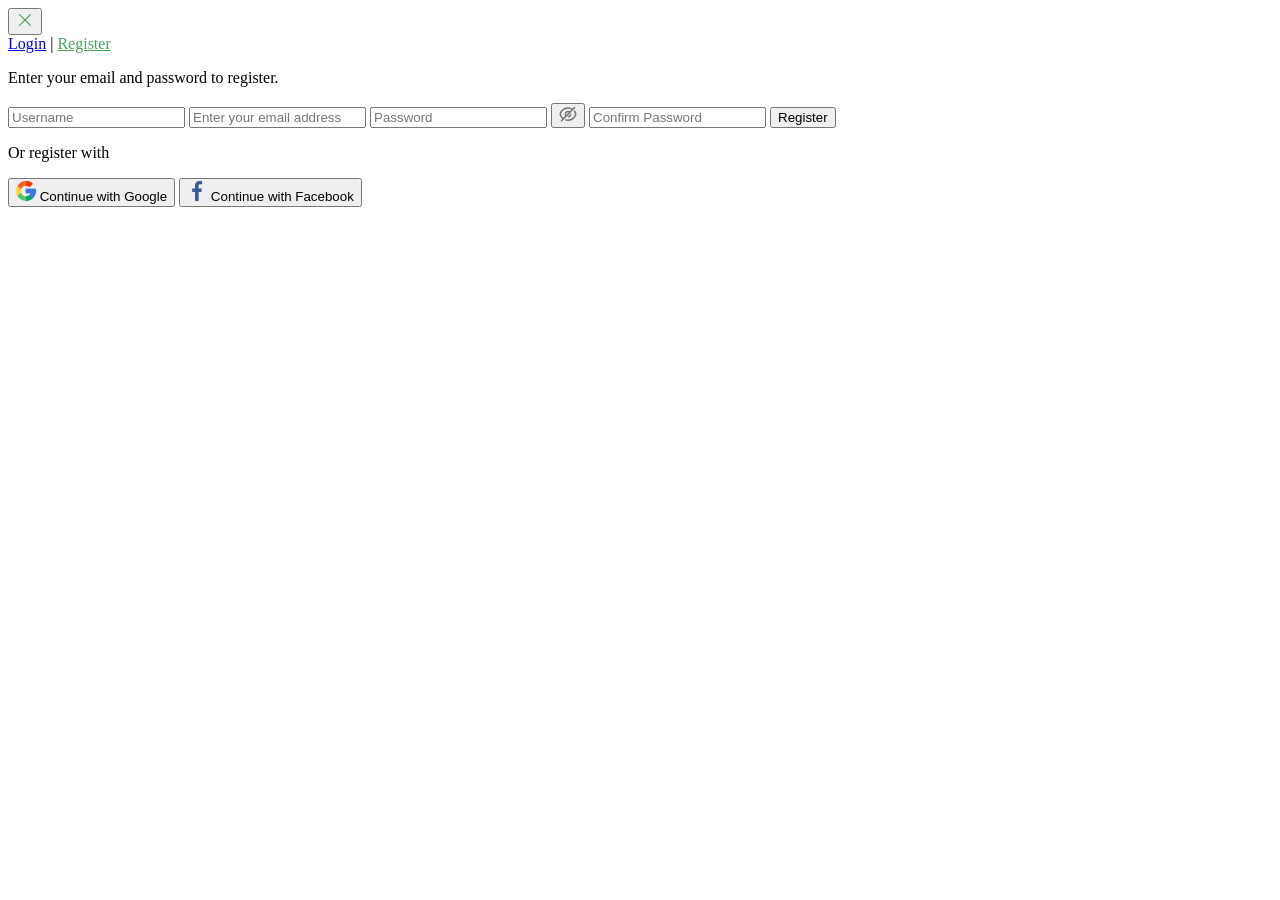
==== commit d30a965f: "test" ====
--- a/index.html
+++ b/index.html
@@ -1,440 +1,103 @@
-<!doctype html>
-<html lang="en" xmlns="http://www.w3.org/1999/html">
+<!DOCTYPE html>
+<html lang="en">
 <head>
     <meta charset="UTF-8">
-    <meta name="viewport"
-          content="width=device-width, user-scalable=no, initial-scale=1.0, maximum-scale=1.0, minimum-scale=1.0">
-    <meta http-equiv="X-UA-Compatible" content="ie=edge">
-    <title>Main Page</title>
-    <link rel="stylesheet" href="resources/css/reset.css">
+    <title>Registration</title>
     <link rel="stylesheet" href="resources/css/styles.css">
 </head>
 <body>
 
-<div class="layout">
-    <aside class="layout-sidebar">
-        <nav class="categories">
-            <h1 class="categories-title">Categories</h1>
-            <ul class="categories-list">
-                <li class="categories-list-item">House Plants</li>
-                <li class="categories-list-item">Potter Plants</li>
-                <li class="categories-list-item">Seeds</li>
-                <li class="categories-list-item">Small Plants</li>
-                <li class="categories-list-item">Big Plants</li>
-                <li class="categories-list-item">Succulents</li>
-                <li class="categories-list-item">Terrariums</li>
-                <li class="categories-list-item">Gardening</li>
-                <li class="categories-list-item">Accessories</li>
-            </ul>
-        </nav>
+<div class="auth-container">
+    <div class="auth-close">
+        <button class="auth-btn close">
+            <svg xmlns="http://www.w3.org/2000/svg" width="18" height="18" viewBox="0 0 18 18" fill="none">
+                <path fill-rule="evenodd" clip-rule="evenodd"
+                      d="M3.17007 3.17007C3.39682 2.94331 3.76447 2.94331 3.99122 3.17007L9 8.17884L14.0088 3.17007C14.2355 2.94331 14.6032 2.94331 14.8299 3.17007C15.0567 3.39682 15.0567 3.76447 14.8299 3.99122L9.82116 9L14.8299 14.0088C15.0567 14.2355 15.0567 14.6032 14.8299 14.8299C14.6032 15.0567 14.2355 15.0567 14.0088 14.8299L9 9.82116L3.99122 14.8299C3.76447 15.0567 3.39682 15.0567 3.17007 14.8299C2.94331 14.6032 2.94331 14.2355 3.17007 14.0088L8.17884 9L3.17007 3.99122C2.94331 3.76447 2.94331 3.39682 3.17007 3.17007Z"
+                      fill="#46A358"/>
+            </svg>
+        </button>
+    </div>
 
-        <section class="sale-banner">
-            <img src="./resources/images/SuperSaleBanner.png" alt="Sale Promo Banner" class="sale-promo-banner">
-        </section>
-    </aside>
+    <div class="auth-header">
+        <a href="#">Login</a>
+        <span class="auth-separator">|</span>
+        <a href="#" style="color: #46A358">Register</a>
+    </div>
 
-    <div class="layout-content">
-        <nav class="tabs">
-            <a href="#" class="tab-link-active">All Plants</a>
-            <a href="#" class="tab-link">New Arrivals</a>
-            <a href="#" class="tab-link">Sale</a>
-        </nav>
+    <p>Enter your email and password to register.</p>
 
-        <div class="filter">
-            <label for="sort">Sort by:</label>
-            <select id="sort" class="sort-select">
-                <option class="default-select">Default sorting</option>
-            </select>
-        </div>
+    <form class="auth-form" action="#" method="POST">
+        <label>
+            <input type="text" name="username" placeholder="Username">
+        </label>
 
-        <div class="layout-products">
+        <label>
+            <input type="email" name="email" placeholder="Enter your email address">
+        </label>
 
-            <div class="product-card">
-                <div class="product-image">
-                    <img src="./resources/images/products-images/image-1.png" alt="Product Images">
-                    <div class="product-actions">
-                        <button class="action-btn add-to-cart" title="Add to cart">
-                            <svg xmlns="http://www.w3.org/2000/svg" width="20" height="20" viewBox="0 0 20 20" fill="none">
-                                <g clip-path="url(#clip0_2_1949)">
-                                    <path d="M14.294 16.8745H8.24077C5.65655 16.8745 3.55412 14.7721 3.55412 12.1879V7.38405C3.55412 4.98175 2.35676 2.75813 0.351225 1.4358C-0.00894369 1.19834 -0.108379 0.713895 0.129078 0.353726C0.366535 -0.00648163 0.850939 -0.105956 1.21119 0.131579C2.35606 0.886442 3.28487 1.88204 3.94905 3.02832C4.09258 3.18911 5.24995 4.41584 7.14726 4.41584H16.142C18.596 4.36995 20.5168 6.83267 19.8752 9.20138L18.8397 13.3284C18.3159 15.4163 16.4466 16.8745 14.294 16.8745ZM4.91926 5.53677C5.04912 6.1367 5.11634 6.7553 5.11634 7.38405V12.1879C5.11634 13.9107 6.51796 15.3123 8.24077 15.3123H14.294C15.7291 15.3123 16.9752 14.3401 17.3245 12.9482L18.3599 8.82121C18.7412 7.41373 17.5997 5.95084 16.142 5.97806H7.14722C6.28913 5.97806 5.54224 5.79305 4.91926 5.53677ZM7.85021 19.0226C7.85021 18.4833 7.41307 18.0462 6.87383 18.0462C5.57828 18.0978 5.57942 19.9479 6.87383 19.999C7.41307 19.999 7.85021 19.5618 7.85021 19.0226ZM15.6222 19.0226C15.6222 18.4833 15.1851 18.0462 14.6459 18.0462C13.3503 18.0978 13.3514 19.9479 14.6459 19.999C15.1851 19.999 15.6222 19.5618 15.6222 19.0226ZM16.9231 8.32138C16.9231 7.88998 16.5734 7.54027 16.142 7.54027H7.45966C6.42329 7.58152 6.42407 9.0616 7.45966 9.10249H16.142C16.5734 9.10249 16.9231 8.75279 16.9231 8.32138Z"
-                                          fill="#46A358"/>
-                                </g>
-                                <defs>
-                                    <clipPath id="clip0_2_1949">
-                                        <rect width="20" height="20" fill="white"/>
-                                    </clipPath>
-                                </defs>
-                            </svg>
-                        </button>
-                        <button class="action-btn add-to-fav" title="Add to favorites">
-                            <svg xmlns="http://www.w3.org/2000/svg" width="20" height="20" viewBox="0 0 20 20" fill="none">
-                                <path d="M10 18.8873C9.71527 18.8873 9.44077 18.7842 9.22684 18.5968C8.41888 17.8903 7.63992 17.2264 6.95267 16.6408L6.94916 16.6377C4.93423 14.9207 3.19427 13.4378 1.98364 11.9771C0.630341 10.3441 0 8.79578 0 7.10434C0 5.46097 0.563507 3.94485 1.58661 2.83508C2.62192 1.71219 4.04251 1.09375 5.58716 1.09375C6.74164 1.09375 7.79892 1.45874 8.72955 2.1785C9.19922 2.54181 9.62494 2.98645 10 3.5051C10.3752 2.98645 10.8008 2.54181 11.2706 2.1785C12.2012 1.45874 13.2585 1.09375 14.413 1.09375C15.9575 1.09375 17.3782 1.71219 18.4135 2.83508C19.4366 3.94485 20 5.46097 20 7.10434C20 8.79578 19.3698 10.3441 18.0165 11.9769C16.8059 13.4378 15.0661 14.9205 13.0515 16.6374C12.363 17.224 11.5828 17.8889 10.773 18.5971C10.5592 18.7842 10.2846 18.8873 10 18.8873ZM5.58716 2.26532C4.37363 2.26532 3.25882 2.74963 2.44781 3.62915C1.62476 4.52194 1.17142 5.75607 1.17142 7.10434C1.17142 8.52692 1.70013 9.79919 2.88559 11.2296C4.03137 12.6122 5.73563 14.0645 7.70889 15.7462L7.71255 15.7492C8.4024 16.3371 9.18442 17.0036 9.99832 17.7153C10.8171 17.0023 11.6003 16.3347 12.2916 15.7458C14.2647 14.0642 15.9688 12.6122 17.1146 11.2296C18.2999 9.79919 18.8286 8.52692 18.8286 7.10434C18.8286 5.75607 18.3752 4.52194 17.5522 3.62915C16.7413 2.74963 15.6264 2.26532 14.413 2.26532C13.524 2.26532 12.7078 2.54791 11.9872 3.10516C11.3449 3.60199 10.8975 4.23004 10.6352 4.66949C10.5003 4.89548 10.2629 5.03036 10 5.03036C9.73709 5.03036 9.49966 4.89548 9.36478 4.66949C9.10263 4.23004 8.65524 3.60199 8.01285 3.10516C7.29218 2.54791 6.47598 2.26532 5.58716 2.26532Z"
-                                      fill="#3D3D3D"/>
-                            </svg>
-                        </button>
-                        <button class="action-btn view-product" title="Quick view">
-                            <svg xmlns="http://www.w3.org/2000/svg" width="20" height="20" viewBox="0 0 20 20" fill="none">
-                                <g clip-path="url(#clip0_2_1953)">
-                                    <path d="M14.5656 16.0023C10.5704 19.1859 4.98549 18.3049 2.02729 14.6536C-0.827886 11.1285 -0.64932 6.04314 2.44811 2.82458C5.64856 -0.50074 10.6802 -0.944658 14.3277 1.78316C15.6345 2.76027 16.6104 4.00337 17.246 5.50807C17.8853 7.02151 18.0795 8.59614 17.8578 10.2201C17.6368 11.8365 16.9918 13.2769 15.9423 14.6212C16.0272 14.6767 16.1178 14.7167 16.1827 14.7816C17.3365 15.9305 18.4859 17.0836 19.6397 18.2325C19.9132 18.5047 20.0493 18.8218 19.9682 19.204C19.8071 19.9644 18.9018 20.2579 18.3211 19.7359C18.0489 19.4918 17.7985 19.2227 17.54 18.9642C16.5923 18.0171 15.6451 17.0693 14.6973 16.1221C14.658 16.0847 14.6168 16.0497 14.5656 16.0023ZM15.9529 8.98636C15.9629 5.12659 12.8468 2.00605 8.97825 2.00043C5.12035 1.99481 2.00669 5.09037 1.98983 8.94765C1.97297 12.8168 5.08289 15.9461 8.96326 15.9642C12.8055 15.9823 15.9429 12.8499 15.9529 8.98636Z"
-                                          fill="#3D3D3D"/>
-                                </g>
-                                <defs>
-                                    <clipPath id="clip0_2_1953">
-                                        <rect width="19.9913" height="20" fill="white"/>
-                                    </clipPath>
-                                </defs>
-                            </svg>
-                        </button>
-                    </div>
-                </div>
-                <h3 class="product-name">Barberton Daisy</h3>
-                <p class="product-price">$119.00</p>
-            </div>
-            <div class="product-card">
-                <div class="product-image">
-                    <img src="./resources/images/products-images/image-2.png" alt="Product Images">
-                    <div class="product-actions">
-                        <button class="action-btn add-to-cart" title="Add to cart">
-                            <svg xmlns="http://www.w3.org/2000/svg" width="20" height="20" viewBox="0 0 20 20" fill="none">
-                                <g clip-path="url(#clip0_2_1949)">
-                                    <path d="M14.294 16.8745H8.24077C5.65655 16.8745 3.55412 14.7721 3.55412 12.1879V7.38405C3.55412 4.98175 2.35676 2.75813 0.351225 1.4358C-0.00894369 1.19834 -0.108379 0.713895 0.129078 0.353726C0.366535 -0.00648163 0.850939 -0.105956 1.21119 0.131579C2.35606 0.886442 3.28487 1.88204 3.94905 3.02832C4.09258 3.18911 5.24995 4.41584 7.14726 4.41584H16.142C18.596 4.36995 20.5168 6.83267 19.8752 9.20138L18.8397 13.3284C18.3159 15.4163 16.4466 16.8745 14.294 16.8745ZM4.91926 5.53677C5.04912 6.1367 5.11634 6.7553 5.11634 7.38405V12.1879C5.11634 13.9107 6.51796 15.3123 8.24077 15.3123H14.294C15.7291 15.3123 16.9752 14.3401 17.3245 12.9482L18.3599 8.82121C18.7412 7.41373 17.5997 5.95084 16.142 5.97806H7.14722C6.28913 5.97806 5.54224 5.79305 4.91926 5.53677ZM7.85021 19.0226C7.85021 18.4833 7.41307 18.0462 6.87383 18.0462C5.57828 18.0978 5.57942 19.9479 6.87383 19.999C7.41307 19.999 7.85021 19.5618 7.85021 19.0226ZM15.6222 19.0226C15.6222 18.4833 15.1851 18.0462 14.6459 18.0462C13.3503 18.0978 13.3514 19.9479 14.6459 19.999C15.1851 19.999 15.6222 19.5618 15.6222 19.0226ZM16.9231 8.32138C16.9231 7.88998 16.5734 7.54027 16.142 7.54027H7.45966C6.42329 7.58152 6.42407 9.0616 7.45966 9.10249H16.142C16.5734 9.10249 16.9231 8.75279 16.9231 8.32138Z"
-                                          fill="#46A358"/>
-                                </g>
-                                <defs>
-                                    <clipPath id="clip0_2_1949">
-                                        <rect width="20" height="20" fill="white"/>
-                                    </clipPath>
-                                </defs>
-                            </svg>
-                        </button>
-                        <button class="action-btn add-to-fav" title="Add to favorites">
-                            <svg xmlns="http://www.w3.org/2000/svg" width="20" height="20" viewBox="0 0 20 20" fill="none">
-                                <path d="M10 18.8873C9.71527 18.8873 9.44077 18.7842 9.22684 18.5968C8.41888 17.8903 7.63992 17.2264 6.95267 16.6408L6.94916 16.6377C4.93423 14.9207 3.19427 13.4378 1.98364 11.9771C0.630341 10.3441 0 8.79578 0 7.10434C0 5.46097 0.563507 3.94485 1.58661 2.83508C2.62192 1.71219 4.04251 1.09375 5.58716 1.09375C6.74164 1.09375 7.79892 1.45874 8.72955 2.1785C9.19922 2.54181 9.62494 2.98645 10 3.5051C10.3752 2.98645 10.8008 2.54181 11.2706 2.1785C12.2012 1.45874 13.2585 1.09375 14.413 1.09375C15.9575 1.09375 17.3782 1.71219 18.4135 2.83508C19.4366 3.94485 20 5.46097 20 7.10434C20 8.79578 19.3698 10.3441 18.0165 11.9769C16.8059 13.4378 15.0661 14.9205 13.0515 16.6374C12.363 17.224 11.5828 17.8889 10.773 18.5971C10.5592 18.7842 10.2846 18.8873 10 18.8873ZM5.58716 2.26532C4.37363 2.26532 3.25882 2.74963 2.44781 3.62915C1.62476 4.52194 1.17142 5.75607 1.17142 7.10434C1.17142 8.52692 1.70013 9.79919 2.88559 11.2296C4.03137 12.6122 5.73563 14.0645 7.70889 15.7462L7.71255 15.7492C8.4024 16.3371 9.18442 17.0036 9.99832 17.7153C10.8171 17.0023 11.6003 16.3347 12.2916 15.7458C14.2647 14.0642 15.9688 12.6122 17.1146 11.2296C18.2999 9.79919 18.8286 8.52692 18.8286 7.10434C18.8286 5.75607 18.3752 4.52194 17.5522 3.62915C16.7413 2.74963 15.6264 2.26532 14.413 2.26532C13.524 2.26532 12.7078 2.54791 11.9872 3.10516C11.3449 3.60199 10.8975 4.23004 10.6352 4.66949C10.5003 4.89548 10.2629 5.03036 10 5.03036C9.73709 5.03036 9.49966 4.89548 9.36478 4.66949C9.10263 4.23004 8.65524 3.60199 8.01285 3.10516C7.29218 2.54791 6.47598 2.26532 5.58716 2.26532Z"
-                                      fill="#3D3D3D"/>
-                            </svg>
-                        </button>
-                        <button class="action-btn view-product" title="Quick view">
-                            <svg xmlns="http://www.w3.org/2000/svg" width="20" height="20" viewBox="0 0 20 20" fill="none">
-                                <g clip-path="url(#clip0_2_1953)">
-                                    <path d="M14.5656 16.0023C10.5704 19.1859 4.98549 18.3049 2.02729 14.6536C-0.827886 11.1285 -0.64932 6.04314 2.44811 2.82458C5.64856 -0.50074 10.6802 -0.944658 14.3277 1.78316C15.6345 2.76027 16.6104 4.00337 17.246 5.50807C17.8853 7.02151 18.0795 8.59614 17.8578 10.2201C17.6368 11.8365 16.9918 13.2769 15.9423 14.6212C16.0272 14.6767 16.1178 14.7167 16.1827 14.7816C17.3365 15.9305 18.4859 17.0836 19.6397 18.2325C19.9132 18.5047 20.0493 18.8218 19.9682 19.204C19.8071 19.9644 18.9018 20.2579 18.3211 19.7359C18.0489 19.4918 17.7985 19.2227 17.54 18.9642C16.5923 18.0171 15.6451 17.0693 14.6973 16.1221C14.658 16.0847 14.6168 16.0497 14.5656 16.0023ZM15.9529 8.98636C15.9629 5.12659 12.8468 2.00605 8.97825 2.00043C5.12035 1.99481 2.00669 5.09037 1.98983 8.94765C1.97297 12.8168 5.08289 15.9461 8.96326 15.9642C12.8055 15.9823 15.9429 12.8499 15.9529 8.98636Z"
-                                          fill="#3D3D3D"/>
-                                </g>
-                                <defs>
-                                    <clipPath id="clip0_2_1953">
-                                        <rect width="19.9913" height="20" fill="white"/>
-                                    </clipPath>
-                                </defs>
-                            </svg>
-                        </button>
-                    </div>
-                </div>
-                <h3 class="product-name">Angel Wing Begonia</h3>
-                <p class="product-price">$169.00</p>
-            </div>
-            <div class="product-card">
-                <div class="product-image">
-                    <div class="discount-badge">13% OFF</div>
-                    <img src="./resources/images/products-images/image-3.png" alt="Product Images">
-                    <div class="product-actions">
-                        <button class="action-btn add-to-cart" title="Add to cart">
-                            <svg xmlns="http://www.w3.org/2000/svg" width="20" height="20" viewBox="0 0 20 20" fill="none">
-                                <g clip-path="url(#clip0_2_1949)">
-                                    <path d="M14.294 16.8745H8.24077C5.65655 16.8745 3.55412 14.7721 3.55412 12.1879V7.38405C3.55412 4.98175 2.35676 2.75813 0.351225 1.4358C-0.00894369 1.19834 -0.108379 0.713895 0.129078 0.353726C0.366535 -0.00648163 0.850939 -0.105956 1.21119 0.131579C2.35606 0.886442 3.28487 1.88204 3.94905 3.02832C4.09258 3.18911 5.24995 4.41584 7.14726 4.41584H16.142C18.596 4.36995 20.5168 6.83267 19.8752 9.20138L18.8397 13.3284C18.3159 15.4163 16.4466 16.8745 14.294 16.8745ZM4.91926 5.53677C5.04912 6.1367 5.11634 6.7553 5.11634 7.38405V12.1879C5.11634 13.9107 6.51796 15.3123 8.24077 15.3123H14.294C15.7291 15.3123 16.9752 14.3401 17.3245 12.9482L18.3599 8.82121C18.7412 7.41373 17.5997 5.95084 16.142 5.97806H7.14722C6.28913 5.97806 5.54224 5.79305 4.91926 5.53677ZM7.85021 19.0226C7.85021 18.4833 7.41307 18.0462 6.87383 18.0462C5.57828 18.0978 5.57942 19.9479 6.87383 19.999C7.41307 19.999 7.85021 19.5618 7.85021 19.0226ZM15.6222 19.0226C15.6222 18.4833 15.1851 18.0462 14.6459 18.0462C13.3503 18.0978 13.3514 19.9479 14.6459 19.999C15.1851 19.999 15.6222 19.5618 15.6222 19.0226ZM16.9231 8.32138C16.9231 7.88998 16.5734 7.54027 16.142 7.54027H7.45966C6.42329 7.58152 6.42407 9.0616 7.45966 9.10249H16.142C16.5734 9.10249 16.9231 8.75279 16.9231 8.32138Z"
-                                          fill="#46A358"/>
-                                </g>
-                                <defs>
-                                    <clipPath id="clip0_2_1949">
-                                        <rect width="20" height="20" fill="white"/>
-                                    </clipPath>
-                                </defs>
-                            </svg>
-                        </button>
-                        <button class="action-btn add-to-fav" title="Add to favorites">
-                            <svg xmlns="http://www.w3.org/2000/svg" width="20" height="20" viewBox="0 0 20 20" fill="none">
-                                <path d="M10 18.8873C9.71527 18.8873 9.44077 18.7842 9.22684 18.5968C8.41888 17.8903 7.63992 17.2264 6.95267 16.6408L6.94916 16.6377C4.93423 14.9207 3.19427 13.4378 1.98364 11.9771C0.630341 10.3441 0 8.79578 0 7.10434C0 5.46097 0.563507 3.94485 1.58661 2.83508C2.62192 1.71219 4.04251 1.09375 5.58716 1.09375C6.74164 1.09375 7.79892 1.45874 8.72955 2.1785C9.19922 2.54181 9.62494 2.98645 10 3.5051C10.3752 2.98645 10.8008 2.54181 11.2706 2.1785C12.2012 1.45874 13.2585 1.09375 14.413 1.09375C15.9575 1.09375 17.3782 1.71219 18.4135 2.83508C19.4366 3.94485 20 5.46097 20 7.10434C20 8.79578 19.3698 10.3441 18.0165 11.9769C16.8059 13.4378 15.0661 14.9205 13.0515 16.6374C12.363 17.224 11.5828 17.8889 10.773 18.5971C10.5592 18.7842 10.2846 18.8873 10 18.8873ZM5.58716 2.26532C4.37363 2.26532 3.25882 2.74963 2.44781 3.62915C1.62476 4.52194 1.17142 5.75607 1.17142 7.10434C1.17142 8.52692 1.70013 9.79919 2.88559 11.2296C4.03137 12.6122 5.73563 14.0645 7.70889 15.7462L7.71255 15.7492C8.4024 16.3371 9.18442 17.0036 9.99832 17.7153C10.8171 17.0023 11.6003 16.3347 12.2916 15.7458C14.2647 14.0642 15.9688 12.6122 17.1146 11.2296C18.2999 9.79919 18.8286 8.52692 18.8286 7.10434C18.8286 5.75607 18.3752 4.52194 17.5522 3.62915C16.7413 2.74963 15.6264 2.26532 14.413 2.26532C13.524 2.26532 12.7078 2.54791 11.9872 3.10516C11.3449 3.60199 10.8975 4.23004 10.6352 4.66949C10.5003 4.89548 10.2629 5.03036 10 5.03036C9.73709 5.03036 9.49966 4.89548 9.36478 4.66949C9.10263 4.23004 8.65524 3.60199 8.01285 3.10516C7.29218 2.54791 6.47598 2.26532 5.58716 2.26532Z"
-                                      fill="#3D3D3D"/>
-                            </svg>
-                        </button>
-                        <button class="action-btn view-product" title="Quick view">
-                            <svg xmlns="http://www.w3.org/2000/svg" width="20" height="20" viewBox="0 0 20 20" fill="none">
-                                <g clip-path="url(#clip0_2_1953)">
-                                    <path d="M14.5656 16.0023C10.5704 19.1859 4.98549 18.3049 2.02729 14.6536C-0.827886 11.1285 -0.64932 6.04314 2.44811 2.82458C5.64856 -0.50074 10.6802 -0.944658 14.3277 1.78316C15.6345 2.76027 16.6104 4.00337 17.246 5.50807C17.8853 7.02151 18.0795 8.59614 17.8578 10.2201C17.6368 11.8365 16.9918 13.2769 15.9423 14.6212C16.0272 14.6767 16.1178 14.7167 16.1827 14.7816C17.3365 15.9305 18.4859 17.0836 19.6397 18.2325C19.9132 18.5047 20.0493 18.8218 19.9682 19.204C19.8071 19.9644 18.9018 20.2579 18.3211 19.7359C18.0489 19.4918 17.7985 19.2227 17.54 18.9642C16.5923 18.0171 15.6451 17.0693 14.6973 16.1221C14.658 16.0847 14.6168 16.0497 14.5656 16.0023ZM15.9529 8.98636C15.9629 5.12659 12.8468 2.00605 8.97825 2.00043C5.12035 1.99481 2.00669 5.09037 1.98983 8.94765C1.97297 12.8168 5.08289 15.9461 8.96326 15.9642C12.8055 15.9823 15.9429 12.8499 15.9529 8.98636Z"
-                                          fill="#3D3D3D"/>
-                                </g>
-                                <defs>
-                                    <clipPath id="clip0_2_1953">
-                                        <rect width="19.9913" height="20" fill="white"/>
-                                    </clipPath>
-                                </defs>
-                            </svg>
-                        </button>
-                    </div>
-                </div>
-                <h3 class="product-name">African Violet</h3>
-                <p class="product-price">$199.00</p>
-            </div>
-            <div class="product-card">
-                <div class="product-image">
-                    <img src="./resources/images/products-images/image-4.png" alt="Product Images">
-                    <div class="product-actions">
-                        <button class="action-btn add-to-cart" title="Add to cart">
-                            <svg xmlns="http://www.w3.org/2000/svg" width="20" height="20" viewBox="0 0 20 20" fill="none">
-                                <g clip-path="url(#clip0_2_1949)">
-                                    <path d="M14.294 16.8745H8.24077C5.65655 16.8745 3.55412 14.7721 3.55412 12.1879V7.38405C3.55412 4.98175 2.35676 2.75813 0.351225 1.4358C-0.00894369 1.19834 -0.108379 0.713895 0.129078 0.353726C0.366535 -0.00648163 0.850939 -0.105956 1.21119 0.131579C2.35606 0.886442 3.28487 1.88204 3.94905 3.02832C4.09258 3.18911 5.24995 4.41584 7.14726 4.41584H16.142C18.596 4.36995 20.5168 6.83267 19.8752 9.20138L18.8397 13.3284C18.3159 15.4163 16.4466 16.8745 14.294 16.8745ZM4.91926 5.53677C5.04912 6.1367 5.11634 6.7553 5.11634 7.38405V12.1879C5.11634 13.9107 6.51796 15.3123 8.24077 15.3123H14.294C15.7291 15.3123 16.9752 14.3401 17.3245 12.9482L18.3599 8.82121C18.7412 7.41373 17.5997 5.95084 16.142 5.97806H7.14722C6.28913 5.97806 5.54224 5.79305 4.91926 5.53677ZM7.85021 19.0226C7.85021 18.4833 7.41307 18.0462 6.87383 18.0462C5.57828 18.0978 5.57942 19.9479 6.87383 19.999C7.41307 19.999 7.85021 19.5618 7.85021 19.0226ZM15.6222 19.0226C15.6222 18.4833 15.1851 18.0462 14.6459 18.0462C13.3503 18.0978 13.3514 19.9479 14.6459 19.999C15.1851 19.999 15.6222 19.5618 15.6222 19.0226ZM16.9231 8.32138C16.9231 7.88998 16.5734 7.54027 16.142 7.54027H7.45966C6.42329 7.58152 6.42407 9.0616 7.45966 9.10249H16.142C16.5734 9.10249 16.9231 8.75279 16.9231 8.32138Z"
-                                          fill="#46A358"/>
-                                </g>
-                                <defs>
-                                    <clipPath id="clip0_2_1949">
-                                        <rect width="20" height="20" fill="white"/>
-                                    </clipPath>
-                                </defs>
-                            </svg>
-                        </button>
-                        <button class="action-btn add-to-fav" title="Add to favorites">
-                            <svg xmlns="http://www.w3.org/2000/svg" width="20" height="20" viewBox="0 0 20 20" fill="none">
-                                <path d="M10 18.8873C9.71527 18.8873 9.44077 18.7842 9.22684 18.5968C8.41888 17.8903 7.63992 17.2264 6.95267 16.6408L6.94916 16.6377C4.93423 14.9207 3.19427 13.4378 1.98364 11.9771C0.630341 10.3441 0 8.79578 0 7.10434C0 5.46097 0.563507 3.94485 1.58661 2.83508C2.62192 1.71219 4.04251 1.09375 5.58716 1.09375C6.74164 1.09375 7.79892 1.45874 8.72955 2.1785C9.19922 2.54181 9.62494 2.98645 10 3.5051C10.3752 2.98645 10.8008 2.54181 11.2706 2.1785C12.2012 1.45874 13.2585 1.09375 14.413 1.09375C15.9575 1.09375 17.3782 1.71219 18.4135 2.83508C19.4366 3.94485 20 5.46097 20 7.10434C20 8.79578 19.3698 10.3441 18.0165 11.9769C16.8059 13.4378 15.0661 14.9205 13.0515 16.6374C12.363 17.224 11.5828 17.8889 10.773 18.5971C10.5592 18.7842 10.2846 18.8873 10 18.8873ZM5.58716 2.26532C4.37363 2.26532 3.25882 2.74963 2.44781 3.62915C1.62476 4.52194 1.17142 5.75607 1.17142 7.10434C1.17142 8.52692 1.70013 9.79919 2.88559 11.2296C4.03137 12.6122 5.73563 14.0645 7.70889 15.7462L7.71255 15.7492C8.4024 16.3371 9.18442 17.0036 9.99832 17.7153C10.8171 17.0023 11.6003 16.3347 12.2916 15.7458C14.2647 14.0642 15.9688 12.6122 17.1146 11.2296C18.2999 9.79919 18.8286 8.52692 18.8286 7.10434C18.8286 5.75607 18.3752 4.52194 17.5522 3.62915C16.7413 2.74963 15.6264 2.26532 14.413 2.26532C13.524 2.26532 12.7078 2.54791 11.9872 3.10516C11.3449 3.60199 10.8975 4.23004 10.6352 4.66949C10.5003 4.89548 10.2629 5.03036 10 5.03036C9.73709 5.03036 9.49966 4.89548 9.36478 4.66949C9.10263 4.23004 8.65524 3.60199 8.01285 3.10516C7.29218 2.54791 6.47598 2.26532 5.58716 2.26532Z"
-                                      fill="#3D3D3D"/>
-                            </svg>
-                        </button>
-                        <button class="action-btn view-product" title="Quick view">
-                            <svg xmlns="http://www.w3.org/2000/svg" width="20" height="20" viewBox="0 0 20 20" fill="none">
-                                <g clip-path="url(#clip0_2_1953)">
-                                    <path d="M14.5656 16.0023C10.5704 19.1859 4.98549 18.3049 2.02729 14.6536C-0.827886 11.1285 -0.64932 6.04314 2.44811 2.82458C5.64856 -0.50074 10.6802 -0.944658 14.3277 1.78316C15.6345 2.76027 16.6104 4.00337 17.246 5.50807C17.8853 7.02151 18.0795 8.59614 17.8578 10.2201C17.6368 11.8365 16.9918 13.2769 15.9423 14.6212C16.0272 14.6767 16.1178 14.7167 16.1827 14.7816C17.3365 15.9305 18.4859 17.0836 19.6397 18.2325C19.9132 18.5047 20.0493 18.8218 19.9682 19.204C19.8071 19.9644 18.9018 20.2579 18.3211 19.7359C18.0489 19.4918 17.7985 19.2227 17.54 18.9642C16.5923 18.0171 15.6451 17.0693 14.6973 16.1221C14.658 16.0847 14.6168 16.0497 14.5656 16.0023ZM15.9529 8.98636C15.9629 5.12659 12.8468 2.00605 8.97825 2.00043C5.12035 1.99481 2.00669 5.09037 1.98983 8.94765C1.97297 12.8168 5.08289 15.9461 8.96326 15.9642C12.8055 15.9823 15.9429 12.8499 15.9529 8.98636Z"
-                                          fill="#3D3D3D"/>
-                                </g>
-                                <defs>
-                                    <clipPath id="clip0_2_1953">
-                                        <rect width="19.9913" height="20" fill="white"/>
-                                    </clipPath>
-                                </defs>
-                            </svg>
-                        </button>
-                    </div>
-                </div>
-                <h3 class="product-name">Beach Spider Lily</h3>
-                <p class="product-price">$129.00</p>
-            </div>
-            <div class="product-card">
-                <div class="product-image">
-                    <img src="./resources/images/products-images/image-5.png" alt="Product Images">
-                    <div class="product-actions">
-                        <button class="action-btn add-to-cart" title="Add to cart">
-                            <svg xmlns="http://www.w3.org/2000/svg" width="20" height="20" viewBox="0 0 20 20" fill="none">
-                                <g clip-path="url(#clip0_2_1949)">
-                                    <path d="M14.294 16.8745H8.24077C5.65655 16.8745 3.55412 14.7721 3.55412 12.1879V7.38405C3.55412 4.98175 2.35676 2.75813 0.351225 1.4358C-0.00894369 1.19834 -0.108379 0.713895 0.129078 0.353726C0.366535 -0.00648163 0.850939 -0.105956 1.21119 0.131579C2.35606 0.886442 3.28487 1.88204 3.94905 3.02832C4.09258 3.18911 5.24995 4.41584 7.14726 4.41584H16.142C18.596 4.36995 20.5168 6.83267 19.8752 9.20138L18.8397 13.3284C18.3159 15.4163 16.4466 16.8745 14.294 16.8745ZM4.91926 5.53677C5.04912 6.1367 5.11634 6.7553 5.11634 7.38405V12.1879C5.11634 13.9107 6.51796 15.3123 8.24077 15.3123H14.294C15.7291 15.3123 16.9752 14.3401 17.3245 12.9482L18.3599 8.82121C18.7412 7.41373 17.5997 5.95084 16.142 5.97806H7.14722C6.28913 5.97806 5.54224 5.79305 4.91926 5.53677ZM7.85021 19.0226C7.85021 18.4833 7.41307 18.0462 6.87383 18.0462C5.57828 18.0978 5.57942 19.9479 6.87383 19.999C7.41307 19.999 7.85021 19.5618 7.85021 19.0226ZM15.6222 19.0226C15.6222 18.4833 15.1851 18.0462 14.6459 18.0462C13.3503 18.0978 13.3514 19.9479 14.6459 19.999C15.1851 19.999 15.6222 19.5618 15.6222 19.0226ZM16.9231 8.32138C16.9231 7.88998 16.5734 7.54027 16.142 7.54027H7.45966C6.42329 7.58152 6.42407 9.0616 7.45966 9.10249H16.142C16.5734 9.10249 16.9231 8.75279 16.9231 8.32138Z"
-                                          fill="#46A358"/>
-                                </g>
-                                <defs>
-                                    <clipPath id="clip0_2_1949">
-                                        <rect width="20" height="20" fill="white"/>
-                                    </clipPath>
-                                </defs>
-                            </svg>
-                        </button>
-                        <button class="action-btn add-to-fav" title="Add to favorites">
-                            <svg xmlns="http://www.w3.org/2000/svg" width="20" height="20" viewBox="0 0 20 20" fill="none">
-                                <path d="M10 18.8873C9.71527 18.8873 9.44077 18.7842 9.22684 18.5968C8.41888 17.8903 7.63992 17.2264 6.95267 16.6408L6.94916 16.6377C4.93423 14.9207 3.19427 13.4378 1.98364 11.9771C0.630341 10.3441 0 8.79578 0 7.10434C0 5.46097 0.563507 3.94485 1.58661 2.83508C2.62192 1.71219 4.04251 1.09375 5.58716 1.09375C6.74164 1.09375 7.79892 1.45874 8.72955 2.1785C9.19922 2.54181 9.62494 2.98645 10 3.5051C10.3752 2.98645 10.8008 2.54181 11.2706 2.1785C12.2012 1.45874 13.2585 1.09375 14.413 1.09375C15.9575 1.09375 17.3782 1.71219 18.4135 2.83508C19.4366 3.94485 20 5.46097 20 7.10434C20 8.79578 19.3698 10.3441 18.0165 11.9769C16.8059 13.4378 15.0661 14.9205 13.0515 16.6374C12.363 17.224 11.5828 17.8889 10.773 18.5971C10.5592 18.7842 10.2846 18.8873 10 18.8873ZM5.58716 2.26532C4.37363 2.26532 3.25882 2.74963 2.44781 3.62915C1.62476 4.52194 1.17142 5.75607 1.17142 7.10434C1.17142 8.52692 1.70013 9.79919 2.88559 11.2296C4.03137 12.6122 5.73563 14.0645 7.70889 15.7462L7.71255 15.7492C8.4024 16.3371 9.18442 17.0036 9.99832 17.7153C10.8171 17.0023 11.6003 16.3347 12.2916 15.7458C14.2647 14.0642 15.9688 12.6122 17.1146 11.2296C18.2999 9.79919 18.8286 8.52692 18.8286 7.10434C18.8286 5.75607 18.3752 4.52194 17.5522 3.62915C16.7413 2.74963 15.6264 2.26532 14.413 2.26532C13.524 2.26532 12.7078 2.54791 11.9872 3.10516C11.3449 3.60199 10.8975 4.23004 10.6352 4.66949C10.5003 4.89548 10.2629 5.03036 10 5.03036C9.73709 5.03036 9.49966 4.89548 9.36478 4.66949C9.10263 4.23004 8.65524 3.60199 8.01285 3.10516C7.29218 2.54791 6.47598 2.26532 5.58716 2.26532Z"
-                                      fill="#3D3D3D"/>
-                            </svg>
-                        </button>
-                        <button class="action-btn view-product" title="Quick view">
-                            <svg xmlns="http://www.w3.org/2000/svg" width="20" height="20" viewBox="0 0 20 20" fill="none">
-                                <g clip-path="url(#clip0_2_1953)">
-                                    <path d="M14.5656 16.0023C10.5704 19.1859 4.98549 18.3049 2.02729 14.6536C-0.827886 11.1285 -0.64932 6.04314 2.44811 2.82458C5.64856 -0.50074 10.6802 -0.944658 14.3277 1.78316C15.6345 2.76027 16.6104 4.00337 17.246 5.50807C17.8853 7.02151 18.0795 8.59614 17.8578 10.2201C17.6368 11.8365 16.9918 13.2769 15.9423 14.6212C16.0272 14.6767 16.1178 14.7167 16.1827 14.7816C17.3365 15.9305 18.4859 17.0836 19.6397 18.2325C19.9132 18.5047 20.0493 18.8218 19.9682 19.204C19.8071 19.9644 18.9018 20.2579 18.3211 19.7359C18.0489 19.4918 17.7985 19.2227 17.54 18.9642C16.5923 18.0171 15.6451 17.0693 14.6973 16.1221C14.658 16.0847 14.6168 16.0497 14.5656 16.0023ZM15.9529 8.98636C15.9629 5.12659 12.8468 2.00605 8.97825 2.00043C5.12035 1.99481 2.00669 5.09037 1.98983 8.94765C1.97297 12.8168 5.08289 15.9461 8.96326 15.9642C12.8055 15.9823 15.9429 12.8499 15.9529 8.98636Z"
-                                          fill="#3D3D3D"/>
-                                </g>
-                                <defs>
-                                    <clipPath id="clip0_2_1953">
-                                        <rect width="19.9913" height="20" fill="white"/>
-                                    </clipPath>
-                                </defs>
-                            </svg>
-                        </button>
-                    </div>
-                </div>
-                <h3 class="product-name">Blushing Bromeliad</h3>
-                <p class="product-price">$139.00</p>
-            </div>
-            <div class="product-card">
-                <div class="product-image">
-                    <img src="./resources/images/products-images/image-6.png" alt="Product Images">
-                    <div class="product-actions">
-                        <button class="action-btn add-to-cart" title="Add to cart">
-                            <svg xmlns="http://www.w3.org/2000/svg" width="20" height="20" viewBox="0 0 20 20" fill="none">
-                                <g clip-path="url(#clip0_2_1949)">
-                                    <path d="M14.294 16.8745H8.24077C5.65655 16.8745 3.55412 14.7721 3.55412 12.1879V7.38405C3.55412 4.98175 2.35676 2.75813 0.351225 1.4358C-0.00894369 1.19834 -0.108379 0.713895 0.129078 0.353726C0.366535 -0.00648163 0.850939 -0.105956 1.21119 0.131579C2.35606 0.886442 3.28487 1.88204 3.94905 3.02832C4.09258 3.18911 5.24995 4.41584 7.14726 4.41584H16.142C18.596 4.36995 20.5168 6.83267 19.8752 9.20138L18.8397 13.3284C18.3159 15.4163 16.4466 16.8745 14.294 16.8745ZM4.91926 5.53677C5.04912 6.1367 5.11634 6.7553 5.11634 7.38405V12.1879C5.11634 13.9107 6.51796 15.3123 8.24077 15.3123H14.294C15.7291 15.3123 16.9752 14.3401 17.3245 12.9482L18.3599 8.82121C18.7412 7.41373 17.5997 5.95084 16.142 5.97806H7.14722C6.28913 5.97806 5.54224 5.79305 4.91926 5.53677ZM7.85021 19.0226C7.85021 18.4833 7.41307 18.0462 6.87383 18.0462C5.57828 18.0978 5.57942 19.9479 6.87383 19.999C7.41307 19.999 7.85021 19.5618 7.85021 19.0226ZM15.6222 19.0226C15.6222 18.4833 15.1851 18.0462 14.6459 18.0462C13.3503 18.0978 13.3514 19.9479 14.6459 19.999C15.1851 19.999 15.6222 19.5618 15.6222 19.0226ZM16.9231 8.32138C16.9231 7.88998 16.5734 7.54027 16.142 7.54027H7.45966C6.42329 7.58152 6.42407 9.0616 7.45966 9.10249H16.142C16.5734 9.10249 16.9231 8.75279 16.9231 8.32138Z"
-                                          fill="#46A358"/>
-                                </g>
-                                <defs>
-                                    <clipPath id="clip0_2_1949">
-                                        <rect width="20" height="20" fill="white"/>
-                                    </clipPath>
-                                </defs>
-                            </svg>
-                        </button>
-                        <button class="action-btn add-to-fav" title="Add to favorites">
-                            <svg xmlns="http://www.w3.org/2000/svg" width="20" height="20" viewBox="0 0 20 20" fill="none">
-                                <path d="M10 18.8873C9.71527 18.8873 9.44077 18.7842 9.22684 18.5968C8.41888 17.8903 7.63992 17.2264 6.95267 16.6408L6.94916 16.6377C4.93423 14.9207 3.19427 13.4378 1.98364 11.9771C0.630341 10.3441 0 8.79578 0 7.10434C0 5.46097 0.563507 3.94485 1.58661 2.83508C2.62192 1.71219 4.04251 1.09375 5.58716 1.09375C6.74164 1.09375 7.79892 1.45874 8.72955 2.1785C9.19922 2.54181 9.62494 2.98645 10 3.5051C10.3752 2.98645 10.8008 2.54181 11.2706 2.1785C12.2012 1.45874 13.2585 1.09375 14.413 1.09375C15.9575 1.09375 17.3782 1.71219 18.4135 2.83508C19.4366 3.94485 20 5.46097 20 7.10434C20 8.79578 19.3698 10.3441 18.0165 11.9769C16.8059 13.4378 15.0661 14.9205 13.0515 16.6374C12.363 17.224 11.5828 17.8889 10.773 18.5971C10.5592 18.7842 10.2846 18.8873 10 18.8873ZM5.58716 2.26532C4.37363 2.26532 3.25882 2.74963 2.44781 3.62915C1.62476 4.52194 1.17142 5.75607 1.17142 7.10434C1.17142 8.52692 1.70013 9.79919 2.88559 11.2296C4.03137 12.6122 5.73563 14.0645 7.70889 15.7462L7.71255 15.7492C8.4024 16.3371 9.18442 17.0036 9.99832 17.7153C10.8171 17.0023 11.6003 16.3347 12.2916 15.7458C14.2647 14.0642 15.9688 12.6122 17.1146 11.2296C18.2999 9.79919 18.8286 8.52692 18.8286 7.10434C18.8286 5.75607 18.3752 4.52194 17.5522 3.62915C16.7413 2.74963 15.6264 2.26532 14.413 2.26532C13.524 2.26532 12.7078 2.54791 11.9872 3.10516C11.3449 3.60199 10.8975 4.23004 10.6352 4.66949C10.5003 4.89548 10.2629 5.03036 10 5.03036C9.73709 5.03036 9.49966 4.89548 9.36478 4.66949C9.10263 4.23004 8.65524 3.60199 8.01285 3.10516C7.29218 2.54791 6.47598 2.26532 5.58716 2.26532Z"
-                                      fill="#3D3D3D"/>
-                            </svg>
-                        </button>
-                        <button class="action-btn view-product" title="Quick view">
-                            <svg xmlns="http://www.w3.org/2000/svg" width="20" height="20" viewBox="0 0 20 20" fill="none">
-                                <g clip-path="url(#clip0_2_1953)">
-                                    <path d="M14.5656 16.0023C10.5704 19.1859 4.98549 18.3049 2.02729 14.6536C-0.827886 11.1285 -0.64932 6.04314 2.44811 2.82458C5.64856 -0.50074 10.6802 -0.944658 14.3277 1.78316C15.6345 2.76027 16.6104 4.00337 17.246 5.50807C17.8853 7.02151 18.0795 8.59614 17.8578 10.2201C17.6368 11.8365 16.9918 13.2769 15.9423 14.6212C16.0272 14.6767 16.1178 14.7167 16.1827 14.7816C17.3365 15.9305 18.4859 17.0836 19.6397 18.2325C19.9132 18.5047 20.0493 18.8218 19.9682 19.204C19.8071 19.9644 18.9018 20.2579 18.3211 19.7359C18.0489 19.4918 17.7985 19.2227 17.54 18.9642C16.5923 18.0171 15.6451 17.0693 14.6973 16.1221C14.658 16.0847 14.6168 16.0497 14.5656 16.0023ZM15.9529 8.98636C15.9629 5.12659 12.8468 2.00605 8.97825 2.00043C5.12035 1.99481 2.00669 5.09037 1.98983 8.94765C1.97297 12.8168 5.08289 15.9461 8.96326 15.9642C12.8055 15.9823 15.9429 12.8499 15.9529 8.98636Z"
-                                          fill="#3D3D3D"/>
-                                </g>
-                                <defs>
-                                    <clipPath id="clip0_2_1953">
-                                        <rect width="19.9913" height="20" fill="white"/>
-                                    </clipPath>
-                                </defs>
-                            </svg>
-                        </button>
-                    </div>
-                </div>
-                <h3 class="product-name">Aluminum Plant</h3>
-                <p class="product-price">$179.00</p>
-            </div>
-            <div class="product-card">
-                <div class="product-image">
-                    <img src="./resources/images/products-images/image-7.png" alt="Product Images">
-                    <div class="product-actions">
-                        <button class="action-btn add-to-cart" title="Add to cart">
-                            <svg xmlns="http://www.w3.org/2000/svg" width="20" height="20" viewBox="0 0 20 20" fill="none">
-                                <g clip-path="url(#clip0_2_1949)">
-                                    <path d="M14.294 16.8745H8.24077C5.65655 16.8745 3.55412 14.7721 3.55412 12.1879V7.38405C3.55412 4.98175 2.35676 2.75813 0.351225 1.4358C-0.00894369 1.19834 -0.108379 0.713895 0.129078 0.353726C0.366535 -0.00648163 0.850939 -0.105956 1.21119 0.131579C2.35606 0.886442 3.28487 1.88204 3.94905 3.02832C4.09258 3.18911 5.24995 4.41584 7.14726 4.41584H16.142C18.596 4.36995 20.5168 6.83267 19.8752 9.20138L18.8397 13.3284C18.3159 15.4163 16.4466 16.8745 14.294 16.8745ZM4.91926 5.53677C5.04912 6.1367 5.11634 6.7553 5.11634 7.38405V12.1879C5.11634 13.9107 6.51796 15.3123 8.24077 15.3123H14.294C15.7291 15.3123 16.9752 14.3401 17.3245 12.9482L18.3599 8.82121C18.7412 7.41373 17.5997 5.95084 16.142 5.97806H7.14722C6.28913 5.97806 5.54224 5.79305 4.91926 5.53677ZM7.85021 19.0226C7.85021 18.4833 7.41307 18.0462 6.87383 18.0462C5.57828 18.0978 5.57942 19.9479 6.87383 19.999C7.41307 19.999 7.85021 19.5618 7.85021 19.0226ZM15.6222 19.0226C15.6222 18.4833 15.1851 18.0462 14.6459 18.0462C13.3503 18.0978 13.3514 19.9479 14.6459 19.999C15.1851 19.999 15.6222 19.5618 15.6222 19.0226ZM16.9231 8.32138C16.9231 7.88998 16.5734 7.54027 16.142 7.54027H7.45966C6.42329 7.58152 6.42407 9.0616 7.45966 9.10249H16.142C16.5734 9.10249 16.9231 8.75279 16.9231 8.32138Z"
-                                          fill="#46A358"/>
-                                </g>
-                                <defs>
-                                    <clipPath id="clip0_2_1949">
-                                        <rect width="20" height="20" fill="white"/>
-                                    </clipPath>
-                                </defs>
-                            </svg>
-                        </button>
-                        <button class="action-btn add-to-fav" title="Add to favorites">
-                            <svg xmlns="http://www.w3.org/2000/svg" width="20" height="20" viewBox="0 0 20 20" fill="none">
-                                <path d="M10 18.8873C9.71527 18.8873 9.44077 18.7842 9.22684 18.5968C8.41888 17.8903 7.63992 17.2264 6.95267 16.6408L6.94916 16.6377C4.93423 14.9207 3.19427 13.4378 1.98364 11.9771C0.630341 10.3441 0 8.79578 0 7.10434C0 5.46097 0.563507 3.94485 1.58661 2.83508C2.62192 1.71219 4.04251 1.09375 5.58716 1.09375C6.74164 1.09375 7.79892 1.45874 8.72955 2.1785C9.19922 2.54181 9.62494 2.98645 10 3.5051C10.3752 2.98645 10.8008 2.54181 11.2706 2.1785C12.2012 1.45874 13.2585 1.09375 14.413 1.09375C15.9575 1.09375 17.3782 1.71219 18.4135 2.83508C19.4366 3.94485 20 5.46097 20 7.10434C20 8.79578 19.3698 10.3441 18.0165 11.9769C16.8059 13.4378 15.0661 14.9205 13.0515 16.6374C12.363 17.224 11.5828 17.8889 10.773 18.5971C10.5592 18.7842 10.2846 18.8873 10 18.8873ZM5.58716 2.26532C4.37363 2.26532 3.25882 2.74963 2.44781 3.62915C1.62476 4.52194 1.17142 5.75607 1.17142 7.10434C1.17142 8.52692 1.70013 9.79919 2.88559 11.2296C4.03137 12.6122 5.73563 14.0645 7.70889 15.7462L7.71255 15.7492C8.4024 16.3371 9.18442 17.0036 9.99832 17.7153C10.8171 17.0023 11.6003 16.3347 12.2916 15.7458C14.2647 14.0642 15.9688 12.6122 17.1146 11.2296C18.2999 9.79919 18.8286 8.52692 18.8286 7.10434C18.8286 5.75607 18.3752 4.52194 17.5522 3.62915C16.7413 2.74963 15.6264 2.26532 14.413 2.26532C13.524 2.26532 12.7078 2.54791 11.9872 3.10516C11.3449 3.60199 10.8975 4.23004 10.6352 4.66949C10.5003 4.89548 10.2629 5.03036 10 5.03036C9.73709 5.03036 9.49966 4.89548 9.36478 4.66949C9.10263 4.23004 8.65524 3.60199 8.01285 3.10516C7.29218 2.54791 6.47598 2.26532 5.58716 2.26532Z"
-                                      fill="#3D3D3D"/>
-                            </svg>
-                        </button>
-                        <button class="action-btn view-product" title="Quick view">
-                            <svg xmlns="http://www.w3.org/2000/svg" width="20" height="20" viewBox="0 0 20 20" fill="none">
-                                <g clip-path="url(#clip0_2_1953)">
-                                    <path d="M14.5656 16.0023C10.5704 19.1859 4.98549 18.3049 2.02729 14.6536C-0.827886 11.1285 -0.64932 6.04314 2.44811 2.82458C5.64856 -0.50074 10.6802 -0.944658 14.3277 1.78316C15.6345 2.76027 16.6104 4.00337 17.246 5.50807C17.8853 7.02151 18.0795 8.59614 17.8578 10.2201C17.6368 11.8365 16.9918 13.2769 15.9423 14.6212C16.0272 14.6767 16.1178 14.7167 16.1827 14.7816C17.3365 15.9305 18.4859 17.0836 19.6397 18.2325C19.9132 18.5047 20.0493 18.8218 19.9682 19.204C19.8071 19.9644 18.9018 20.2579 18.3211 19.7359C18.0489 19.4918 17.7985 19.2227 17.54 18.9642C16.5923 18.0171 15.6451 17.0693 14.6973 16.1221C14.658 16.0847 14.6168 16.0497 14.5656 16.0023ZM15.9529 8.98636C15.9629 5.12659 12.8468 2.00605 8.97825 2.00043C5.12035 1.99481 2.00669 5.09037 1.98983 8.94765C1.97297 12.8168 5.08289 15.9461 8.96326 15.9642C12.8055 15.9823 15.9429 12.8499 15.9529 8.98636Z"
-                                          fill="#3D3D3D"/>
-                                </g>
-                                <defs>
-                                    <clipPath id="clip0_2_1953">
-                                        <rect width="19.9913" height="20" fill="white"/>
-                                    </clipPath>
-                                </defs>
-                            </svg>
-                        </button>
-                    </div>
-                </div>
-                <h3 class="product-name">Bird's Nest Fern</h3>
-                <p class="product-price">$99.00</p>
-            </div>
-            <div class="product-card">
-                <div class="product-image">
-                    <img src="./resources/images/products-images/image-8.png" alt="Product Images">
-                    <div class="product-actions">
-                        <button class="action-btn add-to-cart" title="Add to cart">
-                            <svg xmlns="http://www.w3.org/2000/svg" width="20" height="20" viewBox="0 0 20 20" fill="none">
-                                <g clip-path="url(#clip0_2_1949)">
-                                    <path d="M14.294 16.8745H8.24077C5.65655 16.8745 3.55412 14.7721 3.55412 12.1879V7.38405C3.55412 4.98175 2.35676 2.75813 0.351225 1.4358C-0.00894369 1.19834 -0.108379 0.713895 0.129078 0.353726C0.366535 -0.00648163 0.850939 -0.105956 1.21119 0.131579C2.35606 0.886442 3.28487 1.88204 3.94905 3.02832C4.09258 3.18911 5.24995 4.41584 7.14726 4.41584H16.142C18.596 4.36995 20.5168 6.83267 19.8752 9.20138L18.8397 13.3284C18.3159 15.4163 16.4466 16.8745 14.294 16.8745ZM4.91926 5.53677C5.04912 6.1367 5.11634 6.7553 5.11634 7.38405V12.1879C5.11634 13.9107 6.51796 15.3123 8.24077 15.3123H14.294C15.7291 15.3123 16.9752 14.3401 17.3245 12.9482L18.3599 8.82121C18.7412 7.41373 17.5997 5.95084 16.142 5.97806H7.14722C6.28913 5.97806 5.54224 5.79305 4.91926 5.53677ZM7.85021 19.0226C7.85021 18.4833 7.41307 18.0462 6.87383 18.0462C5.57828 18.0978 5.57942 19.9479 6.87383 19.999C7.41307 19.999 7.85021 19.5618 7.85021 19.0226ZM15.6222 19.0226C15.6222 18.4833 15.1851 18.0462 14.6459 18.0462C13.3503 18.0978 13.3514 19.9479 14.6459 19.999C15.1851 19.999 15.6222 19.5618 15.6222 19.0226ZM16.9231 8.32138C16.9231 7.88998 16.5734 7.54027 16.142 7.54027H7.45966C6.42329 7.58152 6.42407 9.0616 7.45966 9.10249H16.142C16.5734 9.10249 16.9231 8.75279 16.9231 8.32138Z"
-                                          fill="#46A358"/>
-                                </g>
-                                <defs>
-                                    <clipPath id="clip0_2_1949">
-                                        <rect width="20" height="20" fill="white"/>
-                                    </clipPath>
-                                </defs>
-                            </svg>
-                        </button>
-                        <button class="action-btn add-to-fav" title="Add to favorites">
-                            <svg xmlns="http://www.w3.org/2000/svg" width="20" height="20" viewBox="0 0 20 20" fill="none">
-                                <path d="M10 18.8873C9.71527 18.8873 9.44077 18.7842 9.22684 18.5968C8.41888 17.8903 7.63992 17.2264 6.95267 16.6408L6.94916 16.6377C4.93423 14.9207 3.19427 13.4378 1.98364 11.9771C0.630341 10.3441 0 8.79578 0 7.10434C0 5.46097 0.563507 3.94485 1.58661 2.83508C2.62192 1.71219 4.04251 1.09375 5.58716 1.09375C6.74164 1.09375 7.79892 1.45874 8.72955 2.1785C9.19922 2.54181 9.62494 2.98645 10 3.5051C10.3752 2.98645 10.8008 2.54181 11.2706 2.1785C12.2012 1.45874 13.2585 1.09375 14.413 1.09375C15.9575 1.09375 17.3782 1.71219 18.4135 2.83508C19.4366 3.94485 20 5.46097 20 7.10434C20 8.79578 19.3698 10.3441 18.0165 11.9769C16.8059 13.4378 15.0661 14.9205 13.0515 16.6374C12.363 17.224 11.5828 17.8889 10.773 18.5971C10.5592 18.7842 10.2846 18.8873 10 18.8873ZM5.58716 2.26532C4.37363 2.26532 3.25882 2.74963 2.44781 3.62915C1.62476 4.52194 1.17142 5.75607 1.17142 7.10434C1.17142 8.52692 1.70013 9.79919 2.88559 11.2296C4.03137 12.6122 5.73563 14.0645 7.70889 15.7462L7.71255 15.7492C8.4024 16.3371 9.18442 17.0036 9.99832 17.7153C10.8171 17.0023 11.6003 16.3347 12.2916 15.7458C14.2647 14.0642 15.9688 12.6122 17.1146 11.2296C18.2999 9.79919 18.8286 8.52692 18.8286 7.10434C18.8286 5.75607 18.3752 4.52194 17.5522 3.62915C16.7413 2.74963 15.6264 2.26532 14.413 2.26532C13.524 2.26532 12.7078 2.54791 11.9872 3.10516C11.3449 3.60199 10.8975 4.23004 10.6352 4.66949C10.5003 4.89548 10.2629 5.03036 10 5.03036C9.73709 5.03036 9.49966 4.89548 9.36478 4.66949C9.10263 4.23004 8.65524 3.60199 8.01285 3.10516C7.29218 2.54791 6.47598 2.26532 5.58716 2.26532Z"
-                                      fill="#3D3D3D"/>
-                            </svg>
-                        </button>
-                        <button class="action-btn view-product" title="Quick view">
-                            <svg xmlns="http://www.w3.org/2000/svg" width="20" height="20" viewBox="0 0 20 20" fill="none">
-                                <g clip-path="url(#clip0_2_1953)">
-                                    <path d="M14.5656 16.0023C10.5704 19.1859 4.98549 18.3049 2.02729 14.6536C-0.827886 11.1285 -0.64932 6.04314 2.44811 2.82458C5.64856 -0.50074 10.6802 -0.944658 14.3277 1.78316C15.6345 2.76027 16.6104 4.00337 17.246 5.50807C17.8853 7.02151 18.0795 8.59614 17.8578 10.2201C17.6368 11.8365 16.9918 13.2769 15.9423 14.6212C16.0272 14.6767 16.1178 14.7167 16.1827 14.7816C17.3365 15.9305 18.4859 17.0836 19.6397 18.2325C19.9132 18.5047 20.0493 18.8218 19.9682 19.204C19.8071 19.9644 18.9018 20.2579 18.3211 19.7359C18.0489 19.4918 17.7985 19.2227 17.54 18.9642C16.5923 18.0171 15.6451 17.0693 14.6973 16.1221C14.658 16.0847 14.6168 16.0497 14.5656 16.0023ZM15.9529 8.98636C15.9629 5.12659 12.8468 2.00605 8.97825 2.00043C5.12035 1.99481 2.00669 5.09037 1.98983 8.94765C1.97297 12.8168 5.08289 15.9461 8.96326 15.9642C12.8055 15.9823 15.9429 12.8499 15.9529 8.98636Z"
-                                          fill="#3D3D3D"/>
-                                </g>
-                                <defs>
-                                    <clipPath id="clip0_2_1953">
-                                        <rect width="19.9913" height="20" fill="white"/>
-                                    </clipPath>
-                                </defs>
-                            </svg>
-                        </button>
-                    </div>
-                </div>
-                <h3 class="product-name">Broadleaf Lady Palm</h3>
-                <p class="product-price">$59.00</p>
-            </div>
-            <div class="product-card">
-                <div class="product-image">
-                    <img src="./resources/images/products-images/image-9.png" alt="Product Images">
-                    <div class="product-actions">
-                        <button class="action-btn add-to-cart" title="Add to cart">
-                            <svg xmlns="http://www.w3.org/2000/svg" width="20" height="20" viewBox="0 0 20 20" fill="none">
-                                <g clip-path="url(#clip0_2_1949)">
-                                    <path d="M14.294 16.8745H8.24077C5.65655 16.8745 3.55412 14.7721 3.55412 12.1879V7.38405C3.55412 4.98175 2.35676 2.75813 0.351225 1.4358C-0.00894369 1.19834 -0.108379 0.713895 0.129078 0.353726C0.366535 -0.00648163 0.850939 -0.105956 1.21119 0.131579C2.35606 0.886442 3.28487 1.88204 3.94905 3.02832C4.09258 3.18911 5.24995 4.41584 7.14726 4.41584H16.142C18.596 4.36995 20.5168 6.83267 19.8752 9.20138L18.8397 13.3284C18.3159 15.4163 16.4466 16.8745 14.294 16.8745ZM4.91926 5.53677C5.04912 6.1367 5.11634 6.7553 5.11634 7.38405V12.1879C5.11634 13.9107 6.51796 15.3123 8.24077 15.3123H14.294C15.7291 15.3123 16.9752 14.3401 17.3245 12.9482L18.3599 8.82121C18.7412 7.41373 17.5997 5.95084 16.142 5.97806H7.14722C6.28913 5.97806 5.54224 5.79305 4.91926 5.53677ZM7.85021 19.0226C7.85021 18.4833 7.41307 18.0462 6.87383 18.0462C5.57828 18.0978 5.57942 19.9479 6.87383 19.999C7.41307 19.999 7.85021 19.5618 7.85021 19.0226ZM15.6222 19.0226C15.6222 18.4833 15.1851 18.0462 14.6459 18.0462C13.3503 18.0978 13.3514 19.9479 14.6459 19.999C15.1851 19.999 15.6222 19.5618 15.6222 19.0226ZM16.9231 8.32138C16.9231 7.88998 16.5734 7.54027 16.142 7.54027H7.45966C6.42329 7.58152 6.42407 9.0616 7.45966 9.10249H16.142C16.5734 9.10249 16.9231 8.75279 16.9231 8.32138Z"
-                                          fill="#46A358"/>
-                                </g>
-                                <defs>
-                                    <clipPath id="clip0_2_1949">
-                                        <rect width="20" height="20" fill="white"/>
-                                    </clipPath>
-                                </defs>
-                            </svg>
-                        </button>
-                        <button class="action-btn add-to-fav" title="Add to favorites">
-                            <svg xmlns="http://www.w3.org/2000/svg" width="20" height="20" viewBox="0 0 20 20" fill="none">
-                                <path d="M10 18.8873C9.71527 18.8873 9.44077 18.7842 9.22684 18.5968C8.41888 17.8903 7.63992 17.2264 6.95267 16.6408L6.94916 16.6377C4.93423 14.9207 3.19427 13.4378 1.98364 11.9771C0.630341 10.3441 0 8.79578 0 7.10434C0 5.46097 0.563507 3.94485 1.58661 2.83508C2.62192 1.71219 4.04251 1.09375 5.58716 1.09375C6.74164 1.09375 7.79892 1.45874 8.72955 2.1785C9.19922 2.54181 9.62494 2.98645 10 3.5051C10.3752 2.98645 10.8008 2.54181 11.2706 2.1785C12.2012 1.45874 13.2585 1.09375 14.413 1.09375C15.9575 1.09375 17.3782 1.71219 18.4135 2.83508C19.4366 3.94485 20 5.46097 20 7.10434C20 8.79578 19.3698 10.3441 18.0165 11.9769C16.8059 13.4378 15.0661 14.9205 13.0515 16.6374C12.363 17.224 11.5828 17.8889 10.773 18.5971C10.5592 18.7842 10.2846 18.8873 10 18.8873ZM5.58716 2.26532C4.37363 2.26532 3.25882 2.74963 2.44781 3.62915C1.62476 4.52194 1.17142 5.75607 1.17142 7.10434C1.17142 8.52692 1.70013 9.79919 2.88559 11.2296C4.03137 12.6122 5.73563 14.0645 7.70889 15.7462L7.71255 15.7492C8.4024 16.3371 9.18442 17.0036 9.99832 17.7153C10.8171 17.0023 11.6003 16.3347 12.2916 15.7458C14.2647 14.0642 15.9688 12.6122 17.1146 11.2296C18.2999 9.79919 18.8286 8.52692 18.8286 7.10434C18.8286 5.75607 18.3752 4.52194 17.5522 3.62915C16.7413 2.74963 15.6264 2.26532 14.413 2.26532C13.524 2.26532 12.7078 2.54791 11.9872 3.10516C11.3449 3.60199 10.8975 4.23004 10.6352 4.66949C10.5003 4.89548 10.2629 5.03036 10 5.03036C9.73709 5.03036 9.49966 4.89548 9.36478 4.66949C9.10263 4.23004 8.65524 3.60199 8.01285 3.10516C7.29218 2.54791 6.47598 2.26532 5.58716 2.26532Z"
-                                      fill="#3D3D3D"/>
-                            </svg>
-                        </button>
-                        <button class="action-btn view-product" title="Quick view">
-                            <svg xmlns="http://www.w3.org/2000/svg" width="20" height="20" viewBox="0 0 20 20" fill="none">
-                                <g clip-path="url(#clip0_2_1953)">
-                                    <path d="M14.5656 16.0023C10.5704 19.1859 4.98549 18.3049 2.02729 14.6536C-0.827886 11.1285 -0.64932 6.04314 2.44811 2.82458C5.64856 -0.50074 10.6802 -0.944658 14.3277 1.78316C15.6345 2.76027 16.6104 4.00337 17.246 5.50807C17.8853 7.02151 18.0795 8.59614 17.8578 10.2201C17.6368 11.8365 16.9918 13.2769 15.9423 14.6212C16.0272 14.6767 16.1178 14.7167 16.1827 14.7816C17.3365 15.9305 18.4859 17.0836 19.6397 18.2325C19.9132 18.5047 20.0493 18.8218 19.9682 19.204C19.8071 19.9644 18.9018 20.2579 18.3211 19.7359C18.0489 19.4918 17.7985 19.2227 17.54 18.9642C16.5923 18.0171 15.6451 17.0693 14.6973 16.1221C14.658 16.0847 14.6168 16.0497 14.5656 16.0023ZM15.9529 8.98636C15.9629 5.12659 12.8468 2.00605 8.97825 2.00043C5.12035 1.99481 2.00669 5.09037 1.98983 8.94765C1.97297 12.8168 5.08289 15.9461 8.96326 15.9642C12.8055 15.9823 15.9429 12.8499 15.9529 8.98636Z"
-                                          fill="#3D3D3D"/>
-                                </g>
-                                <defs>
-                                    <clipPath id="clip0_2_1953">
-                                        <rect width="19.9913" height="20" fill="white"/>
-                                    </clipPath>
-                                </defs>
-                            </svg>
-                        </button>
-                    </div>
-                </div>
-                <h3 class="product-name">Chinese Evergreen</h3>
-                <p class="product-price">$39.00</p>
-            </div>
-        </div>
+        <label class="password-field">
+            <input type="password" name="password" placeholder="Password">
+            <button type="button" cla chess="password-eye">
+                <svg xmlns="http://www.w3.org/2000/svg" width="18" height="16" viewBox="0 0 18 16" fill="none">
+                    <path d="M4.35 12.7748C2.49166 11.5582 1.29166 9.72483 1.29166 8.1165C1.29166 5.38317 4.74166 2.03316 9 2.03316C10.7417 2.03316 12.3583 2.5915 13.6583 3.45816"
+                          stroke="#727272" stroke-width="1.5" stroke-linecap="round" stroke-linejoin="round"/>
+                    <path d="M15.5414 5.17517C16.2839 6.11683 16.7164 7.1585 16.7164 8.11683C16.7164 10.8502 13.2581 14.2002 8.99975 14.2002C8.24142 14.2002 7.50058 14.0918 6.80808 13.9002"
+                          stroke="#727272" stroke-width="1.5" stroke-linecap="round" stroke-linejoin="round"/>
+                    <path d="M7.13808 9.9725C6.64225 9.48167 6.36475 8.8125 6.36725 8.115C6.36392 6.66084 7.54058 5.47917 8.99558 5.47667C9.69558 5.475 10.3673 5.7525 10.8623 6.2475"
+                          stroke="#727272" stroke-width="1.5" stroke-linecap="round" stroke-linejoin="round"/>
+                    <path d="M11.5912 8.58258C11.3962 9.65925 10.5537 10.5034 9.47708 10.7009" stroke="#727272"
+                          stroke-width="1.5" stroke-linecap="round" stroke-linejoin="round"/>
+                    <path d="M15.5764 1.54159L2.43142 14.6866" stroke="#727272" stroke-width="1.5"
+                          stroke-linecap="round" stroke-linejoin="round"/>
+                </svg>
+            </button>
+        </label>
 
-        <div class="layout-pagination">
-            <a class="page-btn">1</a>
-            <a class="page-btn">2</a>
-            <a class="page-btn">3</a>
-            <a class="page-btn">4</a>
-            <a class="page-btn">
-                <svg xmlns="http://www.w3.org/2000/svg" width="7" height="12" viewBox="0 0 7 12" fill="none">
-                    <path d="M0.750122 0.750122C0.750122 0.750122 6.00012 3.85812 6.00012 6.00012C6.00012 8.14137 0.750122 11.2501 0.750122 11.2501"
-                          stroke="#3D3D3D" stroke-width="1.5" stroke-linecap="round" stroke-linejoin="round"/>
-                </svg>
-            </a>
-        </div>
+        <label>
+            <input type="password" name="password_confirmation" placeholder="Confirm Password">
+        </label>
+
+        <button type="submit">Register</button>
+    </form>
+
+    <p class="auth-or">Or register with</p>
+
+    <div class="auth-socials">
+        <button class="social-btn google">
+            <svg xmlns="http://www.w3.org/2000/svg" width="20" height="20" viewBox="0 0 20 20" fill="none">
+                <g clip-path="url(#clip0_2_2044)">
+                    <path d="M16.4336 17.6055C14.6992 19.0703 12.4492 20 9.99999 20C6.35545 20 3.1562 17.9922 1.42186 15.0625L2.07116 12.0695L4.9492 11.5352C5.61717 13.6914 7.63276 15.2734 9.99999 15.2734C11.1484 15.2734 12.2148 14.9102 13.0937 14.2656L15.8594 14.6875L16.4336 17.6055Z"
+                          fill="#59C36A"/>
+                    <path d="M16.4336 17.6055L15.8594 14.6875L13.0937 14.2656C12.2148 14.9102 11.1484 15.2735 10 15.2735V20C12.4493 20 14.6992 19.0703 16.4336 17.6055Z"
+                          fill="#00A66C"/>
+                    <path d="M4.72656 10C4.72656 10.539 4.8086 11.0546 4.94922 11.5352L1.42188 15.0625C0.542969 13.5859 0 11.8515 0 10C0 8.1484 0.542969 6.41406 1.42188 4.9375L4.25285 5.42473L4.94922 8.46484C4.8086 8.94527 4.72656 9.4609 4.72656 10Z"
+                          fill="#FFDA2D"/>
+                    <path d="M20 10C20 13.0468 18.5899 15.7773 16.4336 17.6055L13.0938 14.2656C13.7734 13.7734 14.3477 13.1171 14.7227 12.3437H10C9.67184 12.3437 9.41406 12.0859 9.41406 11.7578V8.24219C9.41406 7.91402 9.67184 7.65625 10 7.65625H19.25C19.5312 7.65625 19.7773 7.85543 19.8242 8.13668C19.9414 8.74609 20 9.37887 20 10Z"
+                          fill="#4086F4"/>
+                    <path d="M14.7227 12.3437C14.3477 13.1171 13.7734 13.7734 13.0938 14.2656L16.4336 17.6055C18.5899 15.7773 20 13.0469 20 10C20 9.37887 19.9414 8.74609 19.8242 8.13668C19.7773 7.85543 19.5312 7.65625 19.25 7.65625H10V12.3437H14.7227Z"
+                          fill="#4175DF"/>
+                    <path d="M16.5976 2.79293C16.6094 2.95699 16.5391 3.10937 16.4336 3.22652L13.9258 5.72262C13.7266 5.93355 13.3985 5.95699 13.1641 5.78121C12.2382 5.08984 11.1484 4.72656 9.99999 4.72656C7.63276 4.72656 5.61717 6.30855 4.9492 8.46484L1.42186 4.9375C3.1562 2.00781 6.35546 0 9.99999 0C12.332 0 14.6055 0.859375 16.3867 2.35934C16.5156 2.46484 16.5859 2.62887 16.5976 2.79293Z"
+                          fill="#FF641A"/>
+                    <path d="M13.1641 5.78121C13.3984 5.95703 13.7265 5.93355 13.9257 5.72262L16.4336 3.22652C16.5391 3.10938 16.6094 2.95703 16.5976 2.79293C16.5859 2.62883 16.5156 2.46484 16.3867 2.35934C14.6055 0.859375 12.332 0 10 0V4.72656C11.1484 4.72656 12.2382 5.08984 13.1641 5.78121Z"
+                          fill="#F03800"/>
+                </g>
+                <defs>
+                    <clipPath id="clip0_2_2044">
+                        <rect width="20" height="20" fill="white"/>
+                    </clipPath>
+                </defs>
+            </svg>
+            Continue with Google
+        </button>
+        <button class="social-btn facebook">
+            <svg xmlns="http://www.w3.org/2000/svg" width="20" height="20" viewBox="0 0 20 20" fill="none">
+                <path d="M13.3309 3.32083H15.1567V0.140833C14.8417 0.0975 13.7584 0 12.4967 0C6.72006 0 8.29172 6.54167 8.06172 7.5H5.15589V11.055H8.06089V20H11.6226V11.0558H14.4101L14.8526 7.50083H11.6217C11.7784 5.1475 10.9876 3.32083 13.3309 3.32083Z"
+                      fill="#3B5999"/>
+            </svg>
+            Continue with Facebook
+        </button>
     </div>
 </div>
 
 </body>
-</html>+</html>
--- a/resources/css/styles.css
+++ b/resources/css/styles.css
@@ -106,16 +106,6 @@
     font-style: normal;
     font-weight: 700;
     line-height: 16px; /* 88.889% */
-}
-
-.product-image {
-    background-color: #FBFBFB;
-    width: 100%;
-    height: 300px;
-    display: flex;
-    justify-content: center;
-    align-items: center;
-    margin-bottom: 12px;
 }
 
 .layout-pagination {
@@ -156,6 +146,22 @@
     overflow: hidden;
 }
 
+.product-image::before {
+    content: "";
+    position: absolute;
+    top: 0;
+    left: 0;
+    width: 100%;
+    height: 1px;
+    background-color: #46A358;
+    opacity: 0;
+    transition: opacity 0.3s ease;
+}
+
+.product-image:hover::before {
+    opacity: 1;
+}
+
 .product-actions {
     position: absolute;
     bottom: 10px;
@@ -168,6 +174,11 @@
     transition: opacity 0.3s ease;
 }
 
+.product-image:hover .product-actions {
+    opacity: 1;
+    pointer-events: auto;
+}
+
 .action-btn {
     background-color: #FFFFFF;
     font-size: 18px;
@@ -177,16 +188,21 @@
     align-items: center;
     justify-content: center;
     cursor: pointer;
-    transition: background-color 0.2s ease, transform 0.2s ease;
+    transition: transform 0.2s ease, fill 0.2s ease;
+    border: none;
+}
+
+.action-btn svg path {
+    fill: #3D3D3D;
+    transition: fill 0.2s ease;
+}
+
+.action-btn:hover svg path {
+    fill: #46A358;
 }
 
 .action-btn:hover {
     transform: scale(1.1);
-}
-
-.product-image:hover .product-actions {
-    opacity: 1;
-    pointer-events: auto;
 }
 
 .discount-badge {
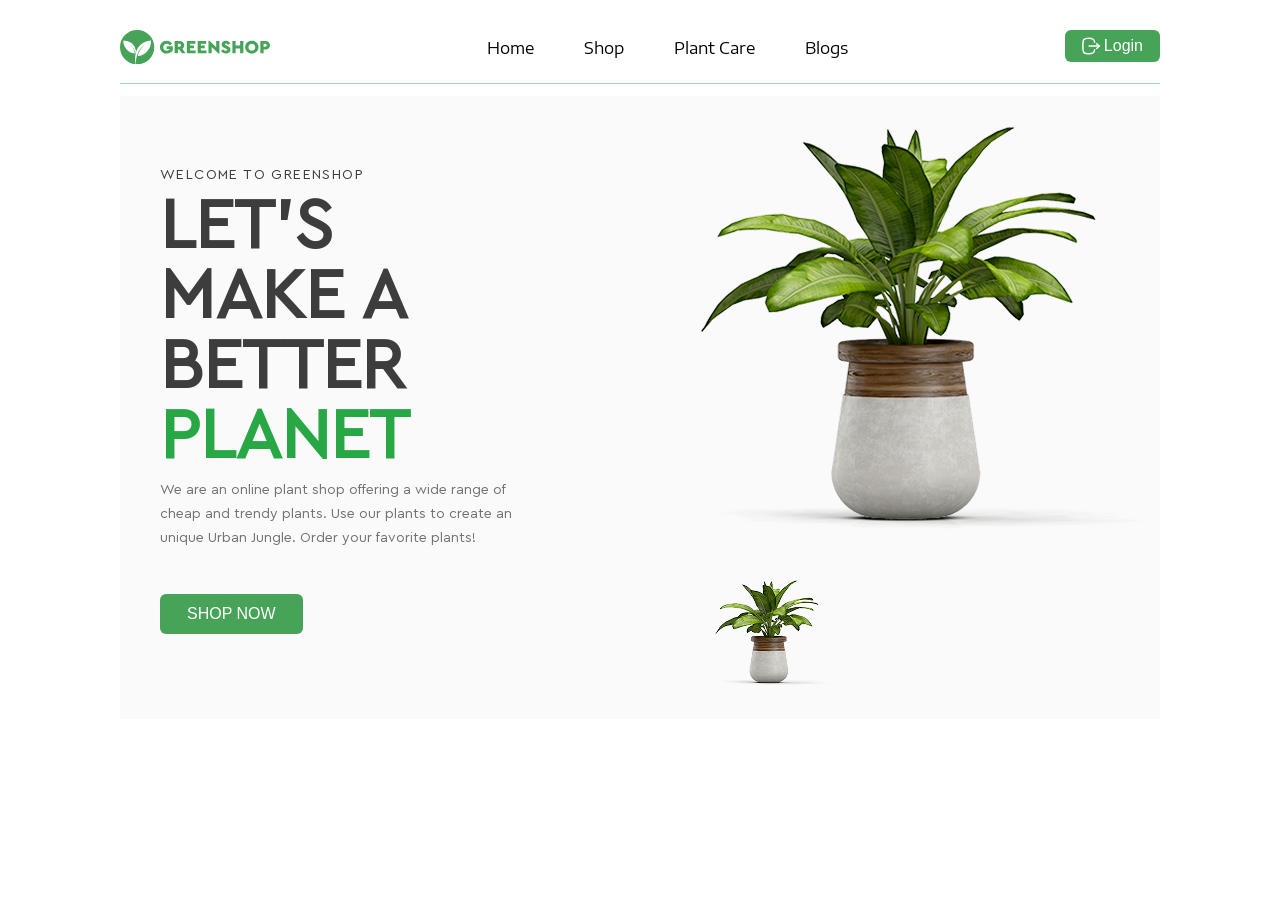
==== commit 4f9a2ce5: "create dropdown menu and fixed image" ====
--- a/index.html
+++ b/index.html
@@ -1,103 +1,116 @@
-<!DOCTYPE html>
-<html lang="en">
+<!doctype html>
+<html lang="en" xmlns="http://www.w3.org/1999/html">
 <head>
     <meta charset="UTF-8">
-    <title>Registration</title>
+    <meta name="viewport"
+          content="width=device-width, user-scalable=no, initial-scale=1.0, maximum-scale=1.0, minimum-scale=1.0">
+    <meta http-equiv="X-UA-Compatible" content="ie=edge">
+    <title>Main Page</title>
+    <link rel="stylesheet" href="resources/css/reset.css">
     <link rel="stylesheet" href="resources/css/styles.css">
+
+    <link rel="preconnect" href="https://fonts.googleapis.com">
+    <link rel="preconnect" href="https://fonts.gstatic.com" crossorigin>
+    <link href="https://fonts.googleapis.com/css2?family=Encode+Sans+Expanded:wght@100;200;300;400;500;600;700;800;900&display=swap"
+          rel="stylesheet">
 </head>
 <body>
-
-<div class="auth-container">
-    <div class="auth-close">
-        <button class="auth-btn close">
-            <svg xmlns="http://www.w3.org/2000/svg" width="18" height="18" viewBox="0 0 18 18" fill="none">
-                <path fill-rule="evenodd" clip-rule="evenodd"
-                      d="M3.17007 3.17007C3.39682 2.94331 3.76447 2.94331 3.99122 3.17007L9 8.17884L14.0088 3.17007C14.2355 2.94331 14.6032 2.94331 14.8299 3.17007C15.0567 3.39682 15.0567 3.76447 14.8299 3.99122L9.82116 9L14.8299 14.0088C15.0567 14.2355 15.0567 14.6032 14.8299 14.8299C14.6032 15.0567 14.2355 15.0567 14.0088 14.8299L9 9.82116L3.99122 14.8299C3.76447 15.0567 3.39682 15.0567 3.17007 14.8299C2.94331 14.6032 2.94331 14.2355 3.17007 14.0088L8.17884 9L3.17007 3.99122C2.94331 3.76447 2.94331 3.39682 3.17007 3.17007Z"
-                      fill="#46A358"/>
-            </svg>
-        </button>
-    </div>
-
-    <div class="auth-header">
-        <a href="#">Login</a>
-        <span class="auth-separator">|</span>
-        <a href="#" style="color: #46A358">Register</a>
-    </div>
-
-    <p>Enter your email and password to register.</p>
-
-    <form class="auth-form" action="#" method="POST">
-        <label>
-            <input type="text" name="username" placeholder="Username">
-        </label>
-
-        <label>
-            <input type="email" name="email" placeholder="Enter your email address">
-        </label>
-
-        <label class="password-field">
-            <input type="password" name="password" placeholder="Password">
-            <button type="button" cla chess="password-eye">
-                <svg xmlns="http://www.w3.org/2000/svg" width="18" height="16" viewBox="0 0 18 16" fill="none">
-                    <path d="M4.35 12.7748C2.49166 11.5582 1.29166 9.72483 1.29166 8.1165C1.29166 5.38317 4.74166 2.03316 9 2.03316C10.7417 2.03316 12.3583 2.5915 13.6583 3.45816"
-                          stroke="#727272" stroke-width="1.5" stroke-linecap="round" stroke-linejoin="round"/>
-                    <path d="M15.5414 5.17517C16.2839 6.11683 16.7164 7.1585 16.7164 8.11683C16.7164 10.8502 13.2581 14.2002 8.99975 14.2002C8.24142 14.2002 7.50058 14.0918 6.80808 13.9002"
-                          stroke="#727272" stroke-width="1.5" stroke-linecap="round" stroke-linejoin="round"/>
-                    <path d="M7.13808 9.9725C6.64225 9.48167 6.36475 8.8125 6.36725 8.115C6.36392 6.66084 7.54058 5.47917 8.99558 5.47667C9.69558 5.475 10.3673 5.7525 10.8623 6.2475"
-                          stroke="#727272" stroke-width="1.5" stroke-linecap="round" stroke-linejoin="round"/>
-                    <path d="M11.5912 8.58258C11.3962 9.65925 10.5537 10.5034 9.47708 10.7009" stroke="#727272"
-                          stroke-width="1.5" stroke-linecap="round" stroke-linejoin="round"/>
-                    <path d="M15.5764 1.54159L2.43142 14.6866" stroke="#727272" stroke-width="1.5"
-                          stroke-linecap="round" stroke-linejoin="round"/>
-                </svg>
-            </button>
-        </label>
-
-        <label>
-            <input type="password" name="password_confirmation" placeholder="Confirm Password">
-        </label>
-
-        <button type="submit">Register</button>
-    </form>
-
-    <p class="auth-or">Or register with</p>
-
-    <div class="auth-socials">
-        <button class="social-btn google">
-            <svg xmlns="http://www.w3.org/2000/svg" width="20" height="20" viewBox="0 0 20 20" fill="none">
-                <g clip-path="url(#clip0_2_2044)">
-                    <path d="M16.4336 17.6055C14.6992 19.0703 12.4492 20 9.99999 20C6.35545 20 3.1562 17.9922 1.42186 15.0625L2.07116 12.0695L4.9492 11.5352C5.61717 13.6914 7.63276 15.2734 9.99999 15.2734C11.1484 15.2734 12.2148 14.9102 13.0937 14.2656L15.8594 14.6875L16.4336 17.6055Z"
-                          fill="#59C36A"/>
-                    <path d="M16.4336 17.6055L15.8594 14.6875L13.0937 14.2656C12.2148 14.9102 11.1484 15.2735 10 15.2735V20C12.4493 20 14.6992 19.0703 16.4336 17.6055Z"
-                          fill="#00A66C"/>
-                    <path d="M4.72656 10C4.72656 10.539 4.8086 11.0546 4.94922 11.5352L1.42188 15.0625C0.542969 13.5859 0 11.8515 0 10C0 8.1484 0.542969 6.41406 1.42188 4.9375L4.25285 5.42473L4.94922 8.46484C4.8086 8.94527 4.72656 9.4609 4.72656 10Z"
-                          fill="#FFDA2D"/>
-                    <path d="M20 10C20 13.0468 18.5899 15.7773 16.4336 17.6055L13.0938 14.2656C13.7734 13.7734 14.3477 13.1171 14.7227 12.3437H10C9.67184 12.3437 9.41406 12.0859 9.41406 11.7578V8.24219C9.41406 7.91402 9.67184 7.65625 10 7.65625H19.25C19.5312 7.65625 19.7773 7.85543 19.8242 8.13668C19.9414 8.74609 20 9.37887 20 10Z"
-                          fill="#4086F4"/>
-                    <path d="M14.7227 12.3437C14.3477 13.1171 13.7734 13.7734 13.0938 14.2656L16.4336 17.6055C18.5899 15.7773 20 13.0469 20 10C20 9.37887 19.9414 8.74609 19.8242 8.13668C19.7773 7.85543 19.5312 7.65625 19.25 7.65625H10V12.3437H14.7227Z"
-                          fill="#4175DF"/>
-                    <path d="M16.5976 2.79293C16.6094 2.95699 16.5391 3.10937 16.4336 3.22652L13.9258 5.72262C13.7266 5.93355 13.3985 5.95699 13.1641 5.78121C12.2382 5.08984 11.1484 4.72656 9.99999 4.72656C7.63276 4.72656 5.61717 6.30855 4.9492 8.46484L1.42186 4.9375C3.1562 2.00781 6.35546 0 9.99999 0C12.332 0 14.6055 0.859375 16.3867 2.35934C16.5156 2.46484 16.5859 2.62887 16.5976 2.79293Z"
-                          fill="#FF641A"/>
-                    <path d="M13.1641 5.78121C13.3984 5.95703 13.7265 5.93355 13.9257 5.72262L16.4336 3.22652C16.5391 3.10938 16.6094 2.95703 16.5976 2.79293C16.5859 2.62883 16.5156 2.46484 16.3867 2.35934C14.6055 0.859375 12.332 0 10 0V4.72656C11.1484 4.72656 12.2382 5.08984 13.1641 5.78121Z"
-                          fill="#F03800"/>
+<div class="container">
+    <header class="header">
+        <a href="#">
+            <svg xmlns="http://www.w3.org/2000/svg" width="150" height="35" viewBox="0 0 150 35" fill="none">
+                <g clip-path="url(#clip0_1_1069)">
+                    <path d="M17.15 0C7.67748 0 0 7.67746 0 17.15C0 26.0201 6.73548 33.3175 15.3711 34.207C14.8496 29.9134 15.0436 26.4001 15.7067 23.5135C15.3347 21.7225 14.4898 19.0703 12.5734 17.1864C12.5734 17.1864 13.8348 19.0784 14.5181 21.6214C14.5181 21.6255 14.5221 21.6295 14.5221 21.6335C14.5949 21.9044 14.6596 22.1793 14.7162 22.4623C14.7283 22.527 14.7404 22.5917 14.7526 22.6604C14.8051 22.9515 14.8536 23.2426 14.886 23.5418C5.19513 22.3532 3.12921 13.6569 3.35561 10.3781C13.665 10.9482 15.7754 17.8292 16.0827 22.0985C19.4585 11.0412 30.1843 10.4024 31.0697 10.3781C31.4538 18.8763 25.1509 25.5026 17.6149 26.0807C17.6635 25.8503 17.7201 25.6198 17.7767 25.3934C17.7928 25.3247 17.813 25.26 17.8333 25.1913C17.8777 25.0296 17.9222 24.8679 17.9748 24.7061C17.995 24.6374 18.0192 24.5646 18.0394 24.4959C18.096 24.318 18.1567 24.1442 18.2173 23.9663C18.2335 23.9259 18.2456 23.8854 18.2618 23.845C18.3386 23.6348 18.4195 23.4326 18.5003 23.2305C18.5084 23.2143 18.5125 23.1941 18.5205 23.1779C18.5205 23.1779 18.5205 23.1779 18.5246 23.1779C20.4571 18.5043 24.0229 15.4439 24.0229 15.4439C17.0247 19.4868 15.8441 29.9983 15.6582 34.2231C16.1514 34.2676 16.6446 34.2999 17.15 34.2999C26.6225 34.2999 34.3 26.6225 34.3 17.15C34.3 7.67746 26.6225 0 17.15 0Z"
+                          fill="#46A358"/>
+                    <path d="M46.7037 10.7454C48.9718 10.7454 50.8235 11.7197 52.0242 13.4986L49.7764 15.4109C48.9718 14.287 47.9975 13.7048 46.6471 13.7048C44.5691 13.7048 43.2753 15.0713 43.2753 17.1534C43.2753 19.2719 44.6418 20.695 46.8372 20.695C48.0177 20.695 48.9556 20.2826 49.554 19.5912V19.0091H46.6673V16.2356H52.7762V20.133C52.194 21.1639 51.3693 21.9887 50.3019 22.6234C49.2346 23.242 48.0339 23.5614 46.7037 23.5614C42.9923 23.618 39.9237 20.7313 39.9763 17.1534C39.9197 13.5956 42.9923 10.6888 46.7037 10.7454Z"
+                          fill="#46A358"/>
+                    <path d="M61.9576 23.3316L59.168 19.4908H57.8379V23.3316H54.6157V10.9684H59.4672C62.2204 10.9684 64.2459 12.6543 64.2459 15.2215C64.2459 16.7376 63.5141 17.995 62.2972 18.7429L65.5558 23.3316H61.9576ZM57.8338 16.681H59.4833C60.3809 16.681 60.963 16.0988 60.963 15.2215C60.963 14.3442 60.3809 13.7782 59.4833 13.7782H57.8338V16.681Z"
+                          fill="#46A358"/>
+                    <path d="M66.8333 10.9684H75.4124V13.8712H70.0555V15.5773H73.876V18.2739H70.0555V20.4288H75.6388V23.3316H66.8333V10.9684Z"
+                          fill="#46A358"/>
+                    <path d="M77.6441 10.9684H86.2231V13.8712H80.8663V15.5773H84.6868V18.2739H80.8663V20.4288H86.4495V23.3316H77.6441V10.9684Z"
+                          fill="#46A358"/>
+                    <path d="M99.4192 10.9683V23.5579H98.3882L91.681 17.057V23.3315H88.4588V10.7419H89.4897L96.197 17.1499V10.9683H99.4192Z"
+                          fill="#46A358"/>
+                    <path d="M103.264 19.135C103.996 20.1094 104.764 20.7279 106.017 20.7279C106.862 20.7279 107.291 20.4288 107.291 19.8264C107.291 19.2846 107.008 19.1148 106.033 18.6822L104.76 18.1203C102.718 17.2187 101.631 16.0584 101.631 14.3927C101.631 12.2014 103.43 10.7379 105.957 10.7379C107.998 10.7379 109.442 11.7123 110.19 13.2283L108.035 14.8778C107.436 13.9803 106.874 13.5679 105.993 13.5679C105.318 13.5679 104.889 13.8307 104.889 14.3563C104.889 14.8051 105.152 15.0517 105.957 15.367L107.38 15.9654C109.535 16.867 110.545 17.9505 110.545 19.6929C110.545 22.0904 108.576 23.5539 106.009 23.5539C103.782 23.5539 101.982 22.4866 101.081 20.7805L103.264 19.135Z"
+                          fill="#46A358"/>
+                    <path d="M112.393 10.9684H115.615V15.4843H120.131V10.9684H123.353V23.3316H120.131V18.3871H115.615V23.3316H112.393V10.9684Z"
+                          fill="#46A358"/>
+                    <path d="M131.843 10.7419C135.441 10.6651 138.607 13.6084 138.53 17.1499C138.603 20.7279 135.441 23.6145 131.843 23.5579C128.229 23.6145 125.116 20.7279 125.193 17.1499C125.116 13.6084 128.229 10.6692 131.843 10.7419ZM131.859 13.7014C129.874 13.7014 128.488 15.1083 128.488 17.1499C128.488 18.1809 128.807 19.0218 129.426 19.6606C130.044 20.2791 130.869 20.5985 131.859 20.5985C133.772 20.5985 135.231 19.2118 135.231 17.1499C135.235 15.1083 133.772 13.7014 131.859 13.7014Z"
+                          fill="#46A358"/>
+                    <path d="M140.374 10.9684H145.226C147.979 10.9684 150.004 12.6543 150.004 15.2215C150.004 17.7524 147.926 19.4908 145.226 19.4908H143.596V23.3316H140.374V10.9684ZM145.242 16.681C146.139 16.681 146.721 16.0988 146.721 15.2215C146.721 14.3442 146.139 13.7782 145.242 13.7782H143.592V16.681H145.242Z"
+                          fill="#46A358"/>
                 </g>
                 <defs>
-                    <clipPath id="clip0_2_2044">
-                        <rect width="20" height="20" fill="white"/>
+                    <clipPath id="clip0_1_1069">
+                        <rect width="150" height="34.2999" fill="white"/>
                     </clipPath>
                 </defs>
             </svg>
-            Continue with Google
+        </a>
+        <nav class="list">
+            <ul>
+                <li class="list-item">Home</li>
+                <li class="list-item">Shop</li>
+                <li class="list-item has-dropdown">
+                    Plant Care
+                    <ul class="dropdown-menu">
+                        <li>Drainage</li>
+                        <li>Fungicides</li>
+                        <li>Fertilizers</li>
+                        <li class="dropdown-item has-submenu">
+                            Pesticides
+                            <svg xmlns="http://www.w3.org/2000/svg" width="6" height="10" viewBox="0 0 6 10"
+                                 fill="none">
+                                <path d="M0.175481 0.945805C-0.0577829 0.730097 -0.0585955 0.379612 0.173666 0.162973C0.384812 -0.0339699 0.715893 -0.0524979 0.949599 0.107825L1.01657 0.161288L5.82452 4.60737C6.03721 4.80406 6.05656 5.11265 5.88256 5.32969L5.82455 5.39186L1.01661 9.83868C0.783363 10.0544 0.405981 10.0537 0.1737 9.83706C-0.0374635 9.64013 -0.0560146 9.33257 0.117598 9.1162L0.175446 9.05423L4.55905 4.99941L0.175481 0.945805Z"
+                                      fill="#3D3D3D"/>
+                            </svg>
+                            <ul class="dropdown-submenu">
+                                <li>Universal</li>
+                                <li>For Ficus</li>
+                                <li>For Cacti</li>
+                                <li>For Citrus</li>
+                                <li>For those in bloom</li>
+                                <li>For Orchids</li>
+                            </ul>
+                        </li>
+                    </ul>
+                </li>
+                <li class="list-item">Blogs</li>
+            </ul>
+        </nav>
+        <button class="btn">
+            <svg xmlns="http://www.w3.org/2000/svg" width="18" height="18" viewBox="0 0 18 18" fill="none">
+                <path d="M17.1601 9.1006H7.12598" stroke="white" stroke-width="1.5" stroke-linecap="round"
+                      stroke-linejoin="round"/>
+                <path d="M14.7213 6.67059L17.1613 9.10059L14.7213 11.5306" stroke="white" stroke-width="1.5"
+                      stroke-linecap="round" stroke-linejoin="round"/>
+                <path d="M12.6342 5.35826C12.3592 2.37493 11.2425 1.2916 6.80082 1.2916C0.883322 1.2916 0.883322 3.2166 0.883322 8.99993C0.883322 14.7833 0.883322 16.7083 6.80082 16.7083C11.2425 16.7083 12.3592 15.6249 12.6342 12.6416"
+                      stroke="white" stroke-width="1.5" stroke-linecap="round" stroke-linejoin="round"/>
+            </svg>
+            Login
         </button>
-        <button class="social-btn facebook">
-            <svg xmlns="http://www.w3.org/2000/svg" width="20" height="20" viewBox="0 0 20 20" fill="none">
-                <path d="M13.3309 3.32083H15.1567V0.140833C14.8417 0.0975 13.7584 0 12.4967 0C6.72006 0 8.29172 6.54167 8.06172 7.5H5.15589V11.055H8.06089V20H11.6226V11.0558H14.4101L14.8526 7.50083H11.6217C11.7784 5.1475 10.9876 3.32083 13.3309 3.32083Z"
-                      fill="#3B5999"/>
-            </svg>
-            Continue with Facebook
-        </button>
-    </div>
+    </header>
+
+    <main class="main">
+        <section class="promo">
+            <div class="promo-info">
+                <span class="promo-welcome">Welcome to GreenShop</span>
+                <h1 class="promo-planet">Let’s Make a Better <span>Planet</span></h1>
+                <p class="promo-text">We are an online plant shop offering a wide range of cheap and trendy plants.
+                    Use our plants to create an unique Urban Jungle.
+                    Order your favorite plants!</p>
+                <button type="button" class="promo-btn">
+                    SHOP NOW
+                </button>
+            </div>
+            <div class="promo-img">
+                <img src="resources/images/promo-image-big.png" alt="House plant promotional banner">
+                <img src="resources/images/promo-image-small.png" class="promo-image-small"
+                     alt="House plant promotional banner">
+            </div>
+        </section>
+    </main>
 </div>
-
 </body>
-</html>
+</html>
--- a/resources/css/styles.css
+++ b/resources/css/styles.css
@@ -4,231 +4,235 @@
          url("../fonts/CeraPro/CeraPro-Regular.woff2");
 }
 
-.layout {
-    display: flex;
-    padding: 171px 109px 92px 29px;
-}
-
-.layout-sidebar {
-    font-family: "Cera Pro", sans-serif;
-    max-width: 300px;
-    max-height: 774px;
-    background-color: #FBFBFB;
-}
-
-.categories-title {
-    padding: 14px 199px 18px 7px;
-    color: #3D3D3D;
-    font-size: 18px;
-    font-style: normal;
-    font-weight: 700;
-    line-height: 16px; /* 88.889% */
-}
-
-.categories-list-item {
-    padding-left: 12px;
-    margin-bottom: 20px;
-}
-
-.categories-list-item:first-child {
-    color: #46A358;
-    font-weight: 700;
-}
-
-.sale-banner {
-    margin-left: -30px;
-}
-
-.sale-promo-banner {
-    max-width: 360px;
-    max-height: 470px;
-    margin-top: 366px;
-}
-
-.layout-content {
-    display: flex;
-    flex-wrap: wrap;
-    width: 100%;
-    margin-left: 54px;
+/*01 - HEADER*/
+/*02 - PROMO-SECTION*/
+/*03 - DROPDOWN MENU*/
+/*04 - SUBMENU MENU*/
+
+.container {
+    padding: 30px 120px 52px;
+    display: flex;
+    flex-direction: column;
+}
+
+/*01 - HEADER START*/
+.header {
+    font-family: "Encode Sans Expanded", sans-serif;
+    display: flex;
     justify-content: space-between;
     align-items: flex-start;
-    align-content: flex-start;
-    padding: 10px;
-    font-family: "Cera Pro", sans-serif;
-}
-
-.tabs {
-    display: flex;
-    gap: 40px;
-}
-
-.tab-link {
-    padding-bottom: 7px;
-    border-bottom: 3px solid transparent;
-    font-size: 15px;
-    font-style: normal;
+    border-bottom: 1px solid rgba(70, 163, 88, 0.50);
+    margin-bottom: 12px;
+}
+
+.list ul {
+    display: flex;
+    gap: 50px;
+}
+
+.list-item {
+    padding: 8px 0 25px;
+}
+
+.list-item:hover {
+    border-bottom: 3px solid #46A358;
     font-weight: 700;
-    line-height: 16px; /* 106.667% */
-}
-
-.tab-link-active {
-    border-bottom: 3px solid #46A358;
-    color: #46A358;
-    font-size: 15px;
-    font-style: normal;
-    font-weight: 700;
-    line-height: 16px; /* 106.667% */
-}
-
-.sort-select {
-    font-family: "Cera Pro", sans-serif;
-}
-
-.layout-products {
-    display: flex;
-    width: 100%;
-    flex-wrap: wrap;
-    justify-content: flex-start;
-    margin-top: 38px;
-    gap: 37px;
-}
-
-.product-card {
-    flex: 0 0 calc(33.333% - 25px);
-    text-align: left;
-    margin-top: 12px;
-}
-
-.product-card p {
-    margin-top: 6px;
-    color: #46A358;
-    font-size: 18px;
-    font-style: normal;
-    font-weight: 700;
-    line-height: 16px; /* 88.889% */
-}
-
-.layout-pagination {
-    display: flex;
-    margin-top: 90px;
-    gap: 10px;
-    flex: 0 0 100%;
-    justify-content: flex-end;
-}
-
-.page-btn {
-    display: flex;
-    align-items: center;
-    max-height: 35px;
-    border-radius: 4px;
-    border: 1px solid #E5E5E5;
-    max-width: 35px;
-    padding: 10px 14px;
-    color: #E5E5E5;
-    font-size: 18px;
-    font-style: normal;
-    font-weight: 900;
-    line-height: 16px; /* 88.889% */
-}
-
-.page-btn:first-child {
-    background-color: #46A358;
-}
-
-.product-image {
-    position: relative;
-    background-color: #FBFBFB;
-    width: 100%;
-    height: 300px;
+    cursor: pointer;
+}
+
+.btn {
     display: flex;
     justify-content: center;
     align-items: center;
-    overflow: hidden;
-}
-
-.product-image::before {
+    border-radius: 6px;
+    background-color: #46A358;
+    color: #FFFFFF;
+    padding: 7px 17px;
+    gap: 4px;
+}
+
+/*02 - PROMO SECTION*/
+.promo {
+    display: flex;
+    background: linear-gradient(98deg, rgba(245, 245, 245, 0.50) -23.46%, rgba(245, 245, 245, 0.50) 107.51%);
+}
+
+.promo-info {
+    font-family: "Cera Pro", sans-serif;
+    padding: 68px 123px 85px 40px;
+}
+
+.promo-welcome {
+    color: #3D3D3D;
+    font-size: 14px;
+    font-style: normal;
+    font-weight: 500;
+    line-height: 16px; /* 114.286% */
+    letter-spacing: 1.4px;
+    text-transform: uppercase;
+}
+
+.promo-planet {
+    color: #3D3D3D;
+    font-size: 70px;
+    font-style: normal;
+    font-weight: 900;
+    line-height: 70px;
+    text-transform: uppercase;
+    margin-top: 7px;
+}
+
+.promo-planet span {
+    font: inherit;
+    line-height: inherit;
+    text-transform: inherit;
+    letter-spacing: inherit;
+    color: #28a745;
+}
+
+.promo-text {
+    color: #727272;
+    font-size: 14px;
+    font-style: normal;
+    font-weight: 400;
+    line-height: 24px; /* 171.429% */
+    margin-top: 7px;
+}
+
+.promo-btn {
+    padding: 11px 27px;
+    border-radius: 6px;
+    background-color: #46A358;
+    color: #FFFFFF;
+    margin-top: 44px;
+}
+
+.promo-img {
+    position: relative;
+    display: inline-block;
+}
+
+.promo-img img {
+    display: block;
+}
+
+.promo-image-small {
+    position: absolute;
+    bottom: 24px;
+    left: 50px;
+}
+
+/*03 - DROPDOWN MENU START*/
+.list {
+    position: relative;
+    font-family: "Encode Sans Expanded", sans-serif;
+}
+
+.dropdown-menu {
+    position: absolute;
+    top: 69px;
+    left: 120px;
+    background: #EDF6EE;
+    display: none;
+    flex-direction: column;
+    max-width: 188px;
+    border-radius: 4px;
+    box-shadow: 0 2px 6px rgba(0,0,0,0.1);
+    z-index: 5;
+}
+
+.dropdown-menu li {
+    display: flex;
+    align-items: center;
+    justify-content: space-between;
+    padding: 8px 14px;
+    color: #3D3D3D;
+    font-size: 16px;
+    font-weight: 400;
+    font-style: normal;
+    line-height: normal;
+    cursor: pointer;
+    max-height: 35px;
+    width: 180px;
+}
+
+.dropdown-menu li + li {
+    margin-top: -50px;
+}
+
+.dropdown-menu li:hover {
+    background-color: #1A712A;
+}
+
+.has-dropdown:hover > .dropdown-menu {
+    display: flex;
+}
+
+.has-dropdown::after {
     content: "";
     position: absolute;
-    top: 0;
+    top: 100%;
     left: 0;
     width: 100%;
-    height: 1px;
-    background-color: #46A358;
-    opacity: 0;
-    transition: opacity 0.3s ease;
-}
-
-.product-image:hover::before {
-    opacity: 1;
-}
-
-.product-actions {
-    position: absolute;
-    bottom: 10px;
-    left: 50%;
-    transform: translateX(-50%);
-    display: flex;
-    gap: 26px;
-    opacity: 0;
-    pointer-events: none;
-    transition: opacity 0.3s ease;
-}
-
-.product-image:hover .product-actions {
-    opacity: 1;
-    pointer-events: auto;
-}
-
-.action-btn {
-    background-color: #FFFFFF;
-    font-size: 18px;
-    width: 20px;
-    height: 20px;
-    display: flex;
-    align-items: center;
-    justify-content: center;
-    cursor: pointer;
-    transition: transform 0.2s ease, fill 0.2s ease;
-    border: none;
-}
-
-.action-btn svg path {
-    fill: #3D3D3D;
-    transition: fill 0.2s ease;
-}
-
-.action-btn:hover svg path {
-    fill: #46A358;
-}
-
-.action-btn:hover {
-    transform: scale(1.1);
-}
-
-.discount-badge {
-    position: absolute;
-    top: 14px;
-    left: 0;
-    width: 80px;
-    height: 29px;
-    background-color: #46A358;
-    color: #fff;
-    font-family: "Cera Pro", sans-serif;
-    font-size: 16px;
-    font-weight: 500;
-    line-height: 29px;
-    text-align: center;
-}
-
-
-
-
-
-
-
-
-
-
-
-
-
+    height: 70px;
+    background: transparent;
+}
+
+.list .dropdown-menu {
+    display: none !important;
+    flex-direction: column;
+}
+
+.list .has-dropdown:hover > .dropdown-menu {
+    display: flex !important;
+}
+
+/*04 - SUBMENU MENU START*/
+.dropdown-submenu {
+    position: absolute;
+    top: -105.5px;
+    left: 100%;
+    margin-left: 1px;
+    background: #EDF6EE;
+    display: none !important;
+    flex-direction: column;
+    max-width: 188px;
+    border-radius: 4px;
+    box-shadow: 0 2px 6px rgba(0,0,0,0.1);
+    z-index: 7;
+}
+
+.dropdown-item.has-submenu:hover > .dropdown-submenu {
+    display: flex !important;
+}
+
+.dropdown-item.has-submenu {
+    position: relative;
+}
+
+.dropdown-item.has-submenu::after {
+    content: "";
+    position: absolute;
+    top: 0;
+    right: -12px;
+    width: 12px;
+    height: 100%;
+    background: transparent;
+}
+
+
+.dropdown-menu li:hover {
+    color: #FFFFFF;
+}
+
+.dropdown-item.has-submenu svg {
+    transition: transform 0.3s ease, fill 0.3s ease;
+}
+
+.dropdown-item.has-submenu:hover svg {
+    transform: rotate(180deg);
+}
+
+.dropdown-item.has-submenu:hover svg path {
+    fill: #FFFFFF;
+}
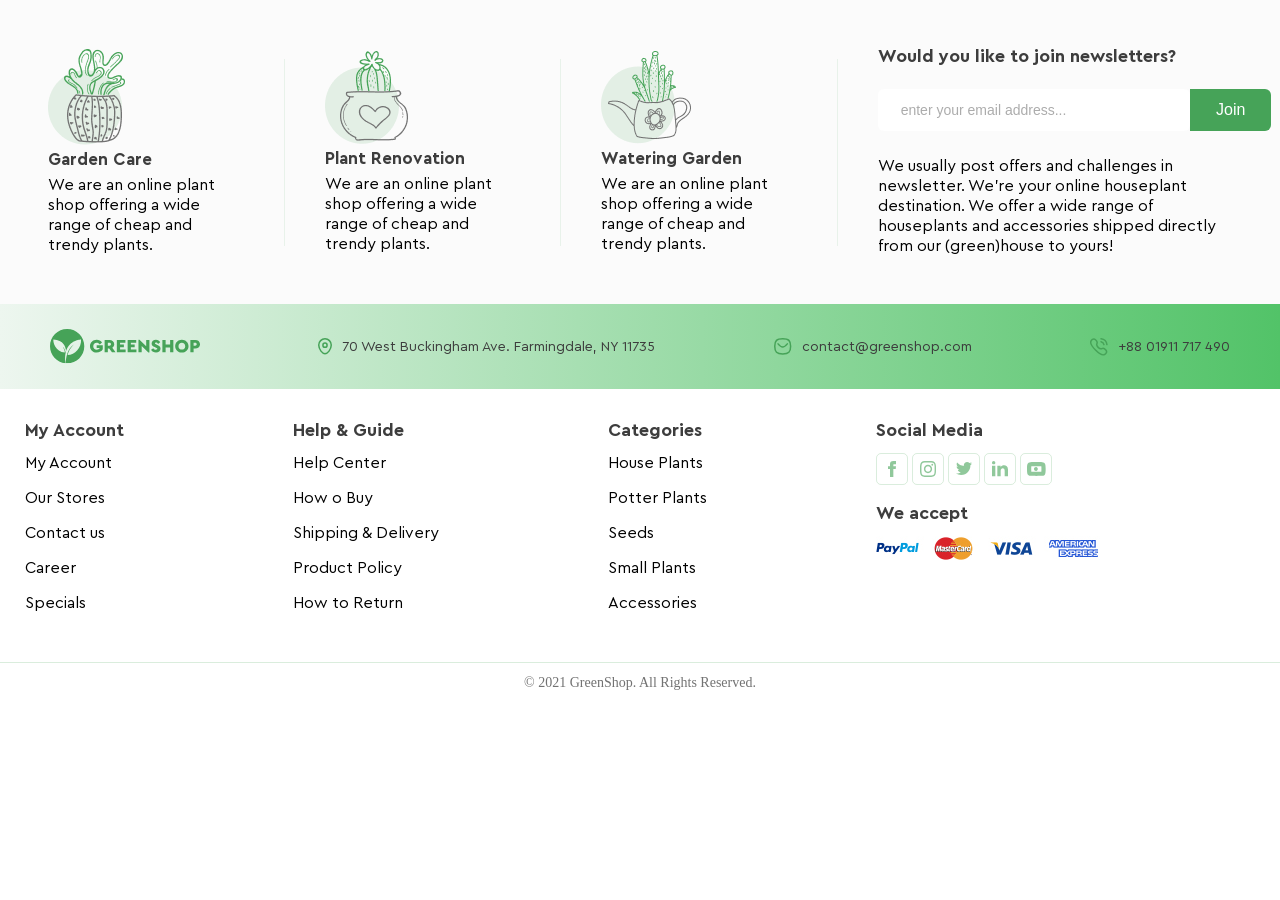
==== commit 87dfd617: "add footer and last section" ====
--- a/index.html
+++ b/index.html
@@ -8,109 +8,185 @@
     <title>Main Page</title>
     <link rel="stylesheet" href="resources/css/reset.css">
     <link rel="stylesheet" href="resources/css/styles.css">
-
-    <link rel="preconnect" href="https://fonts.googleapis.com">
-    <link rel="preconnect" href="https://fonts.gstatic.com" crossorigin>
-    <link href="https://fonts.googleapis.com/css2?family=Encode+Sans+Expanded:wght@100;200;300;400;500;600;700;800;900&display=swap"
-          rel="stylesheet">
 </head>
 <body>
+
 <div class="container">
-    <header class="header">
-        <a href="#">
+    <div class="layout">
+        <div class="down">
+            <div class="down-item">
+                <div class="down-item-image">
+                    <img src="resources/images/down/down-1.png" alt="Images">
+                </div>
+                <p>Garden Care</p>
+                <span>We are an online plant shop offering a wide range of cheap and trendy plants.</span>
+            </div>
+            <div class="vertical-line"></div>
+            <div class="down-item">
+                <div class="down-item-image">
+                    <img src="resources/images/down/down-2.png" alt="Images">
+                </div>
+                <p>Plant Renovation</p>
+                <span>We are an online plant shop offering a wide range of cheap and trendy plants.</span>
+            </div>
+            <div class="vertical-line"></div>
+            <div class="down-item">
+                <div class="down-item-image">
+                    <img src="resources/images/down/down-3.png" alt="Images">
+                </div>
+                <p>Watering Garden</p>
+                <span>We are an online plant shop offering a wide range of cheap and trendy plants.</span>
+            </div>
+            <div class="vertical-line"></div>
+            <div class="subscribe-form">
+                <h2>Would you like to join newsletters?</h2>
+                <div class="form-action">
+                    <label>
+                        <input type="text" placeholder="enter your email address...">
+                    </label>
+                    <button type="button">Join</button>
+                </div>
+                <p>We usually post offers and challenges in newsletter.
+                    We’re your online houseplant destination.
+                    We offer a wide range of houseplants and accessories shipped directly from our (green)house to
+                    yours!</p>
+            </div>
+        </div>
+    </div>
+    <div class="down-layout">
+        <div class="contact-banner">
             <svg xmlns="http://www.w3.org/2000/svg" width="150" height="35" viewBox="0 0 150 35" fill="none">
-                <g clip-path="url(#clip0_1_1069)">
+                <g clip-path="url(#clip0_4_3318)">
                     <path d="M17.15 0C7.67748 0 0 7.67746 0 17.15C0 26.0201 6.73548 33.3175 15.3711 34.207C14.8496 29.9134 15.0436 26.4001 15.7067 23.5135C15.3347 21.7225 14.4898 19.0703 12.5734 17.1864C12.5734 17.1864 13.8348 19.0784 14.5181 21.6214C14.5181 21.6255 14.5221 21.6295 14.5221 21.6335C14.5949 21.9044 14.6596 22.1793 14.7162 22.4623C14.7283 22.527 14.7404 22.5917 14.7526 22.6604C14.8051 22.9515 14.8536 23.2426 14.886 23.5418C5.19513 22.3532 3.12921 13.6569 3.35561 10.3781C13.665 10.9482 15.7754 17.8292 16.0827 22.0985C19.4585 11.0412 30.1843 10.4024 31.0697 10.3781C31.4538 18.8763 25.1509 25.5026 17.6149 26.0807C17.6635 25.8503 17.7201 25.6198 17.7767 25.3934C17.7928 25.3247 17.813 25.26 17.8333 25.1913C17.8777 25.0296 17.9222 24.8679 17.9748 24.7061C17.995 24.6374 18.0192 24.5646 18.0394 24.4959C18.096 24.318 18.1567 24.1442 18.2173 23.9663C18.2335 23.9259 18.2456 23.8854 18.2618 23.845C18.3386 23.6348 18.4195 23.4326 18.5003 23.2305C18.5084 23.2143 18.5125 23.1941 18.5205 23.1779C18.5205 23.1779 18.5205 23.1779 18.5246 23.1779C20.4571 18.5043 24.0229 15.4439 24.0229 15.4439C17.0247 19.4868 15.8441 29.9983 15.6582 34.2231C16.1514 34.2676 16.6446 34.2999 17.15 34.2999C26.6225 34.2999 34.3 26.6225 34.3 17.15C34.3 7.67746 26.6225 0 17.15 0Z"
                           fill="#46A358"/>
-                    <path d="M46.7037 10.7454C48.9718 10.7454 50.8235 11.7197 52.0242 13.4986L49.7764 15.4109C48.9718 14.287 47.9975 13.7048 46.6471 13.7048C44.5691 13.7048 43.2753 15.0713 43.2753 17.1534C43.2753 19.2719 44.6418 20.695 46.8372 20.695C48.0177 20.695 48.9556 20.2826 49.554 19.5912V19.0091H46.6673V16.2356H52.7762V20.133C52.194 21.1639 51.3693 21.9887 50.3019 22.6234C49.2346 23.242 48.0339 23.5614 46.7037 23.5614C42.9923 23.618 39.9237 20.7313 39.9763 17.1534C39.9197 13.5956 42.9923 10.6888 46.7037 10.7454Z"
+                    <path d="M46.7037 10.7454C48.9718 10.7454 50.8234 11.7197 52.0242 13.4986L49.7763 15.4109C48.9718 14.287 47.9974 13.7048 46.6471 13.7048C44.569 13.7048 43.2753 15.0713 43.2753 17.1534C43.2753 19.2719 44.6418 20.695 46.8371 20.695C48.0177 20.695 48.9556 20.2826 49.554 19.5913V19.0091H46.6673V16.2357H52.7762V20.133C52.194 21.164 51.3692 21.9887 50.3019 22.6234C49.2346 23.242 48.0338 23.5614 46.7037 23.5614C42.9923 23.618 39.9237 20.7314 39.9763 17.1534C39.9197 13.5956 42.9923 10.6888 46.7037 10.7454Z"
                           fill="#46A358"/>
                     <path d="M61.9576 23.3316L59.168 19.4908H57.8379V23.3316H54.6157V10.9684H59.4672C62.2204 10.9684 64.2459 12.6543 64.2459 15.2215C64.2459 16.7376 63.5141 17.995 62.2972 18.7429L65.5558 23.3316H61.9576ZM57.8338 16.681H59.4833C60.3809 16.681 60.963 16.0988 60.963 15.2215C60.963 14.3442 60.3809 13.7782 59.4833 13.7782H57.8338V16.681Z"
                           fill="#46A358"/>
                     <path d="M66.8333 10.9684H75.4124V13.8712H70.0555V15.5773H73.876V18.2739H70.0555V20.4288H75.6388V23.3316H66.8333V10.9684Z"
                           fill="#46A358"/>
-                    <path d="M77.6441 10.9684H86.2231V13.8712H80.8663V15.5773H84.6868V18.2739H80.8663V20.4288H86.4495V23.3316H77.6441V10.9684Z"
+                    <path d="M77.644 10.9684H86.223V13.8712H80.8662V15.5773H84.6867V18.2739H80.8662V20.4288H86.4494V23.3316H77.644V10.9684Z"
                           fill="#46A358"/>
-                    <path d="M99.4192 10.9683V23.5579H98.3882L91.681 17.057V23.3315H88.4588V10.7419H89.4897L96.197 17.1499V10.9683H99.4192Z"
+                    <path d="M99.4192 10.9684V23.558H98.3882L91.681 17.057V23.3316H88.4588V10.742H89.4897L96.197 17.15V10.9684H99.4192Z"
                           fill="#46A358"/>
-                    <path d="M103.264 19.135C103.996 20.1094 104.764 20.7279 106.017 20.7279C106.862 20.7279 107.291 20.4288 107.291 19.8264C107.291 19.2846 107.008 19.1148 106.033 18.6822L104.76 18.1203C102.718 17.2187 101.631 16.0584 101.631 14.3927C101.631 12.2014 103.43 10.7379 105.957 10.7379C107.998 10.7379 109.442 11.7123 110.19 13.2283L108.035 14.8778C107.436 13.9803 106.874 13.5679 105.993 13.5679C105.318 13.5679 104.889 13.8307 104.889 14.3563C104.889 14.8051 105.152 15.0517 105.957 15.367L107.38 15.9654C109.535 16.867 110.545 17.9505 110.545 19.6929C110.545 22.0904 108.576 23.5539 106.009 23.5539C103.782 23.5539 101.982 22.4866 101.081 20.7805L103.264 19.135Z"
+                    <path d="M103.264 19.135C103.996 20.1094 104.764 20.7279 106.017 20.7279C106.862 20.7279 107.291 20.4288 107.291 19.8264C107.291 19.2846 107.008 19.1148 106.033 18.6822L104.76 18.1203C102.718 17.2187 101.631 16.0584 101.631 14.3927C101.631 12.2015 103.43 10.7379 105.957 10.7379C107.998 10.7379 109.442 11.7123 110.189 13.2284L108.035 14.8779C107.436 13.9803 106.874 13.568 105.993 13.568C105.318 13.568 104.889 13.8307 104.889 14.3563C104.889 14.8051 105.152 15.0517 105.957 15.3671L107.38 15.9654C109.535 16.867 110.545 17.9505 110.545 19.693C110.545 22.0904 108.576 23.5539 106.009 23.5539C103.782 23.5539 101.982 22.4866 101.081 20.7805L103.264 19.135Z"
                           fill="#46A358"/>
                     <path d="M112.393 10.9684H115.615V15.4843H120.131V10.9684H123.353V23.3316H120.131V18.3871H115.615V23.3316H112.393V10.9684Z"
                           fill="#46A358"/>
-                    <path d="M131.843 10.7419C135.441 10.6651 138.607 13.6084 138.53 17.1499C138.603 20.7279 135.441 23.6145 131.843 23.5579C128.229 23.6145 125.116 20.7279 125.193 17.1499C125.116 13.6084 128.229 10.6692 131.843 10.7419ZM131.859 13.7014C129.874 13.7014 128.488 15.1083 128.488 17.1499C128.488 18.1809 128.807 19.0218 129.426 19.6606C130.044 20.2791 130.869 20.5985 131.859 20.5985C133.772 20.5985 135.231 19.2118 135.231 17.1499C135.235 15.1083 133.772 13.7014 131.859 13.7014Z"
+                    <path d="M131.843 10.742C135.441 10.6652 138.607 13.6084 138.53 17.15C138.603 20.7279 135.441 23.6146 131.843 23.558C128.229 23.6146 125.116 20.7279 125.193 17.15C125.116 13.6084 128.229 10.6692 131.843 10.742ZM131.859 13.7014C129.874 13.7014 128.488 15.1083 128.488 17.15C128.488 18.1809 128.807 19.0218 129.426 19.6606C130.044 20.2792 130.869 20.5986 131.859 20.5986C133.772 20.5986 135.231 19.2119 135.231 17.15C135.235 15.1083 133.772 13.7014 131.859 13.7014Z"
                           fill="#46A358"/>
-                    <path d="M140.374 10.9684H145.226C147.979 10.9684 150.004 12.6543 150.004 15.2215C150.004 17.7524 147.926 19.4908 145.226 19.4908H143.596V23.3316H140.374V10.9684ZM145.242 16.681C146.139 16.681 146.721 16.0988 146.721 15.2215C146.721 14.3442 146.139 13.7782 145.242 13.7782H143.592V16.681H145.242Z"
+                    <path d="M140.374 10.9684H145.225C147.979 10.9684 150.004 12.6543 150.004 15.2215C150.004 17.7524 147.926 19.4908 145.225 19.4908H143.596V23.3316H140.374V10.9684ZM145.242 16.681C146.139 16.681 146.721 16.0988 146.721 15.2215C146.721 14.3442 146.139 13.7782 145.242 13.7782H143.592V16.681H145.242Z"
                           fill="#46A358"/>
                 </g>
                 <defs>
-                    <clipPath id="clip0_1_1069">
+                    <clipPath id="clip0_4_3318">
                         <rect width="150" height="34.2999" fill="white"/>
                     </clipPath>
                 </defs>
             </svg>
-        </a>
-        <nav class="list">
-            <ul>
-                <li class="list-item">Home</li>
-                <li class="list-item">Shop</li>
-                <li class="list-item has-dropdown">
-                    Plant Care
-                    <ul class="dropdown-menu">
-                        <li>Drainage</li>
-                        <li>Fungicides</li>
-                        <li>Fertilizers</li>
-                        <li class="dropdown-item has-submenu">
-                            Pesticides
-                            <svg xmlns="http://www.w3.org/2000/svg" width="6" height="10" viewBox="0 0 6 10"
-                                 fill="none">
-                                <path d="M0.175481 0.945805C-0.0577829 0.730097 -0.0585955 0.379612 0.173666 0.162973C0.384812 -0.0339699 0.715893 -0.0524979 0.949599 0.107825L1.01657 0.161288L5.82452 4.60737C6.03721 4.80406 6.05656 5.11265 5.88256 5.32969L5.82455 5.39186L1.01661 9.83868C0.783363 10.0544 0.405981 10.0537 0.1737 9.83706C-0.0374635 9.64013 -0.0560146 9.33257 0.117598 9.1162L0.175446 9.05423L4.55905 4.99941L0.175481 0.945805Z"
-                                      fill="#3D3D3D"/>
-                            </svg>
-                            <ul class="dropdown-submenu">
-                                <li>Universal</li>
-                                <li>For Ficus</li>
-                                <li>For Cacti</li>
-                                <li>For Citrus</li>
-                                <li>For those in bloom</li>
-                                <li>For Orchids</li>
-                            </ul>
-                        </li>
-                    </ul>
-                </li>
-                <li class="list-item">Blogs</li>
-            </ul>
-        </nav>
-        <button class="btn">
-            <svg xmlns="http://www.w3.org/2000/svg" width="18" height="18" viewBox="0 0 18 18" fill="none">
-                <path d="M17.1601 9.1006H7.12598" stroke="white" stroke-width="1.5" stroke-linecap="round"
-                      stroke-linejoin="round"/>
-                <path d="M14.7213 6.67059L17.1613 9.10059L14.7213 11.5306" stroke="white" stroke-width="1.5"
-                      stroke-linecap="round" stroke-linejoin="round"/>
-                <path d="M12.6342 5.35826C12.3592 2.37493 11.2425 1.2916 6.80082 1.2916C0.883322 1.2916 0.883322 3.2166 0.883322 8.99993C0.883322 14.7833 0.883322 16.7083 6.80082 16.7083C11.2425 16.7083 12.3592 15.6249 12.6342 12.6416"
-                      stroke="white" stroke-width="1.5" stroke-linecap="round" stroke-linejoin="round"/>
-            </svg>
-            Login
-        </button>
-    </header>
+            <span>
+                <svg xmlns="http://www.w3.org/2000/svg" width="14" height="17" viewBox="0 0 14 17" fill="none">
+                    <path fill-rule="evenodd" clip-rule="evenodd"
+                          d="M9.09184 7.17542C9.09184 6.02436 8.15914 5.09166 7.00808 5.09166C5.85787 5.09166 4.92517 6.02436 4.92517 7.17542C4.92517 8.32563 5.85787 9.25833 7.00808 9.25833C8.15914 9.25833 9.09184 8.32563 9.09184 7.17542Z"
+                          stroke="#46A358" stroke-width="1.5" stroke-linecap="round" stroke-linejoin="round"/>
+                    <path fill-rule="evenodd" clip-rule="evenodd"
+                          d="M6.99959 15.75C4.58457 15.75 0.75 11.5489 0.75 7.0822C0.75 3.58539 3.54758 0.75 6.99959 0.75C10.4516 0.75 13.25 3.58539 13.25 7.0822C13.25 11.5489 9.41543 15.75 6.99959 15.75Z"
+                          stroke="#46A358" stroke-width="1.5" stroke-linecap="round" stroke-linejoin="round"/>
+                </svg>
+                70 West Buckingham Ave. Farmingdale, NY 11735</span>
+            <span>
+                <svg xmlns="http://www.w3.org/2000/svg" width="18" height="17" viewBox="0 0 18 17" fill="none">
+                    <path d="M13.3274 5.88918C13.3274 5.88918 10.6523 9.0997 8.69578 9.0997C6.74005 9.0997 4.03496 5.88918 4.03496 5.88918"
+                          stroke="#46A358" stroke-width="1.5" stroke-linecap="round" stroke-linejoin="round"/>
+                    <path fill-rule="evenodd" clip-rule="evenodd"
+                          d="M0.75 8.34733C0.75 2.64891 2.73413 0.75 8.68651 0.75C14.6389 0.75 16.623 2.64891 16.623 8.34733C16.623 14.0449 14.6389 15.9447 8.68651 15.9447C2.73413 15.9447 0.75 14.0449 0.75 8.34733Z"
+                          stroke="#46A358" stroke-width="1.5" stroke-linecap="round" stroke-linejoin="round"/>
+                </svg>
+                contact@greenshop.com
+            </span>
+            <span>
+                <svg xmlns="http://www.w3.org/2000/svg" width="18" height="18" viewBox="0 0 18 18" fill="none">
+                    <path d="M11.0436 0.750061C14.1277 1.09256 16.5644 3.52589 16.9111 6.61006" stroke="#46A358"
+                          stroke-width="1.5" stroke-linecap="round" stroke-linejoin="round"/>
+                    <path d="M11.0436 3.70256C12.5194 3.98923 13.6727 5.14339 13.9602 6.61923" stroke="#46A358"
+                          stroke-width="1.5" stroke-linecap="round" stroke-linejoin="round"/>
+                    <path fill-rule="evenodd" clip-rule="evenodd"
+                          d="M5.50028 12.0408C-0.248036 6.29182 0.569362 3.65926 1.17533 2.81093C1.25318 2.67382 3.17194 -0.198469 5.2287 1.48669C10.3339 5.69118 3.8708 5.09673 8.15771 9.38437C12.4455 13.6711 11.8501 7.20826 16.0548 12.3124C17.74 14.37 14.8676 16.2886 14.7314 16.3656C13.883 16.9724 11.2495 17.7898 5.50028 12.0408Z"
+                          stroke="#46A358" stroke-width="1.5" stroke-linecap="round" stroke-linejoin="round"/>
+                </svg>
+            +88 01911 717 490
+            </span>
+        </div>
+    </div>
+    <footer>
+        <div class="layout-footer">
+            <div class="account-links">
+                <h3>My Account</h3>
+                <ul>
+                    <li>My Account</li>
+                    <li>Our Stores</li>
+                    <li>Contact us</li>
+                    <li>Career</li>
+                    <li>Specials</li>
+                </ul>
+            </div>
+            <div class="helpers-links">
+                <h3>Help & Guide</h3>
+                <ul>
+                    <li>Help Center</li>
+                    <li>How o Buy</li>
+                    <li>Shipping & Delivery</li>
+                    <li>Product Policy</li>
+                    <li>How to Return</li>
+                </ul>
+            </div>
+            <div class="categories-links">
+                <h3>Categories</h3>
+                <ul>
+                    <li>House Plants</li>
+                    <li>Potter Plants</li>
+                    <li>Seeds</li>
+                    <li>Small Plants</li>
+                    <li>Accessories</li>
+                </ul>
+            </div>
+            <div class="social-actions">
+                <h3>Social Media</h3>
+                <div class="social-btn">
+                    <svg xmlns="http://www.w3.org/2000/svg" width="32" height="32" viewBox="0 0 32 32" fill="none">
+                        <rect x="0.5" y="0.5" width="31" height="31" rx="4.5" stroke="#46A358" stroke-opacity="0.2"/>
+                        <path d="M14 13.3333H12V16H14V24H17.3333V16H19.7333L20 13.3333H17.3333V12.2C17.3333 11.6 17.4667 11.3333 18.0667 11.3333H20V8H17.4667C15.0667 8 14 9.06667 14 11.0667V13.3333Z"
+                              fill="#46A358" fill-opacity="0.6"/>
+                    </svg>
+                    <svg xmlns="http://www.w3.org/2000/svg" width="32" height="32" viewBox="0 0 32 32" fill="none">
+                        <rect x="0.5" y="0.5" width="31" height="31" rx="4.5" stroke="#46A358" stroke-opacity="0.2"/>
+                        <path d="M16 9.46667C18.1333 9.46667 18.4 9.46667 19.2667 9.53333C21.4667 9.6 22.4667 10.6667 22.5333 12.8C22.6 13.6667 22.6 13.8667 22.6 16C22.6 18.1333 22.6 18.4 22.5333 19.2C22.4667 21.3333 21.4 22.4 19.2667 22.4667C18.4 22.5333 18.2 22.5333 16 22.5333C13.8667 22.5333 13.6 22.5333 12.8 22.4667C10.6 22.4 9.6 21.3333 9.53333 19.2C9.46667 18.3333 9.46667 18.1333 9.46667 16C9.46667 13.8667 9.46667 13.6 9.53333 12.8C9.6 10.6667 10.6667 9.6 12.8 9.53333C13.6 9.46667 13.8667 9.46667 16 9.46667ZM16 8C13.8 8 13.5333 8 12.7333 8.06667C9.8 8.2 8.2 9.8 8.06667 12.7333C8 13.5333 8 13.8 8 16C8 18.2 8 18.4667 8.06667 19.2667C8.2 22.2 9.8 23.8 12.7333 23.9333C13.5333 24 13.8 24 16 24C18.2 24 18.4667 24 19.2667 23.9333C22.2 23.8 23.8 22.2 23.9333 19.2667C24 18.4667 24 18.2 24 16C24 13.8 24 13.5333 23.9333 12.7333C23.8 9.8 22.2 8.2 19.2667 8.06667C18.4667 8 18.2 8 16 8ZM16 11.8667C13.7333 11.8667 11.8667 13.7333 11.8667 16C11.8667 18.2667 13.7333 20.1333 16 20.1333C18.2667 20.1333 20.1333 18.2667 20.1333 16C20.1333 13.7333 18.2667 11.8667 16 11.8667ZM16 18.6667C14.5333 18.6667 13.3333 17.4667 13.3333 16C13.3333 14.5333 14.5333 13.3333 16 13.3333C17.4667 13.3333 18.6667 14.5333 18.6667 16C18.6667 17.4667 17.4667 18.6667 16 18.6667ZM20.2667 10.8C19.7333 10.8 19.3333 11.2 19.3333 11.7333C19.3333 12.2667 19.7333 12.6667 20.2667 12.6667C20.8 12.6667 21.2 12.2667 21.2 11.7333C21.2 11.2 20.8 10.8 20.2667 10.8Z"
+                              fill="#46A358" fill-opacity="0.6"/>
+                    </svg>
+                    <svg xmlns="http://www.w3.org/2000/svg" width="32" height="32" viewBox="0 0 32 32" fill="none">
+                        <rect x="0.5" y="0.5" width="31" height="31" rx="4.5" stroke="#46A358" stroke-opacity="0.2"/>
+                        <path d="M13.0319 22.0036C19.0699 22.0036 22.3718 17.0012 22.3718 12.6636C22.3718 12.5214 22.3689 12.38 22.3624 12.2392C23.0033 11.7759 23.5605 11.1976 24 10.5395C23.4118 10.8008 22.7789 10.9768 22.1149 11.0562C22.7926 10.6498 23.313 10.0067 23.5585 9.24021C22.9241 9.61636 22.2217 9.88969 21.4742 10.0371C20.8749 9.39908 20.0218 9 19.0779 9C17.2648 9 15.7946 10.4702 15.7946 12.2823C15.7946 12.54 15.8236 12.7904 15.8796 13.0308C13.1516 12.8938 10.7324 11.5874 9.11352 9.60125C8.83127 10.0862 8.66877 10.65 8.66877 11.2511C8.66877 12.3899 9.24837 13.3953 10.1297 13.9836C9.59121 13.9671 9.08531 13.8189 8.64293 13.5729C8.6422 13.5866 8.6422 13.6004 8.6422 13.6148C8.6422 15.2047 9.77392 16.532 11.2758 16.8329C11.0001 16.908 10.71 16.9484 10.4105 16.9484C10.199 16.9484 9.99338 16.9273 9.79339 16.8893C10.2112 18.1933 11.4232 19.1425 12.8601 19.1693C11.7364 20.0499 10.3209 20.5745 8.78305 20.5745C8.51827 20.5745 8.25695 20.5594 8 20.529C9.45273 21.46 11.1777 22.0036 13.0319 22.0036Z"
+                              fill="#46A358" fill-opacity="0.6"/>
+                    </svg>
+                    <svg xmlns="http://www.w3.org/2000/svg" width="32" height="32" viewBox="0 0 32 32" fill="none">
+                        <rect x="0.5" y="0.5" width="31" height="31" rx="4.5" stroke="#46A358" stroke-opacity="0.2"/>
+                        <path d="M11.3333 9.66667C11.3333 10.6 10.6 11.3333 9.66667 11.3333C8.73333 11.3333 8 10.6 8 9.66667C8 8.73333 8.73333 8 9.66667 8C10.6 8 11.3333 8.73333 11.3333 9.66667ZM11.3333 12.6667H8V23.3333H11.3333V12.6667ZM16.6667 12.6667H13.3333V23.3333H16.6667V17.7333C16.6667 14.6 20.6667 14.3333 20.6667 17.7333V23.3333H24V16.6C24 11.3333 18.0667 11.5333 16.6667 14.1333V12.6667Z"
+                              fill="#46A358" fill-opacity="0.6"/>
+                    </svg>
+                    <svg xmlns="http://www.w3.org/2000/svg" width="32" height="32" viewBox="0 0 32 32" fill="none">
+                        <rect x="0.5" y="0.5" width="31" height="31" rx="4.5" stroke="#46A358" stroke-opacity="0.2"/>
+                        <path fill-rule="evenodd" clip-rule="evenodd"
+                              d="M22.1653 13.4299L22.168 13.4306C22.168 13.4306 22.1676 13.4305 22.1667 13.4303C22.1663 13.4302 22.1658 13.4301 22.1653 13.4299ZM11.3244 13.3569C13.9176 13.1957 18.7483 13.1957 21.3415 13.3569L21.3422 13.3644C21.4047 13.9972 21.4299 14.8414 21.4299 16.0192C21.4299 17.1824 21.4053 18.0269 21.3441 18.665C18.6962 18.7703 13.9713 18.7703 11.3228 18.665C11.261 18.0332 11.236 17.1914 11.236 16.0192C11.236 14.8414 11.2612 13.9972 11.3237 13.3644L11.3244 13.3569ZM22.2422 18.6111C22.2422 18.6111 22.2405 18.6115 22.237 18.6122L22.2422 18.6111ZM10.4979 18.6077L10.5006 18.6084C10.4988 18.6079 10.4979 18.6077 10.4979 18.6077ZM7 16.0192C7 20.8412 7.38887 22.63 10.4221 22.8633C13.222 23.0189 19.4439 23.0189 22.2438 22.8633C25.277 22.7078 25.6659 20.8412 25.6659 16.0192C25.6659 11.1971 25.277 9.40832 22.2438 9.17499C19.4439 8.94167 13.222 8.94167 10.4221 9.17499C7.38887 9.40832 7 11.1971 7 16.0192ZM10.4979 13.4306C10.4979 13.4306 10.4988 13.4304 10.5007 13.4299L10.4979 13.4306ZM16.7823 17.7389C15.5039 18.3781 13.9997 17.4484 13.9997 16.0192C13.9997 14.5899 15.5039 13.6602 16.7823 14.2994C18.1994 15.008 18.1994 17.0303 16.7823 17.7389Z"
+                              fill="#46A358" fill-opacity="0.6"/>
+                    </svg>
+                </div>
+                <h3>We accept</h3>
+                <img src="resources/images/payment-image.png" alt="Payment Images">
+            </div>
+        </div>
+        <span class="copyright">© 2021 GreenShop. All Rights Reserved.</span>
+    </footer>
+</div>
 
-    <main class="main">
-        <section class="promo">
-            <div class="promo-info">
-                <span class="promo-welcome">Welcome to GreenShop</span>
-                <h1 class="promo-planet">Let’s Make a Better <span>Planet</span></h1>
-                <p class="promo-text">We are an online plant shop offering a wide range of cheap and trendy plants.
-                    Use our plants to create an unique Urban Jungle.
-                    Order your favorite plants!</p>
-                <button type="button" class="promo-btn">
-                    SHOP NOW
-                </button>
-            </div>
-            <div class="promo-img">
-                <img src="resources/images/promo-image-big.png" alt="House plant promotional banner">
-                <img src="resources/images/promo-image-small.png" class="promo-image-small"
-                     alt="House plant promotional banner">
-            </div>
-        </section>
-    </main>
-</div>
 </body>
 </html>
--- a/resources/css/styles.css
+++ b/resources/css/styles.css
@@ -1,238 +1,229 @@
 @font-face {
     font-family: 'Cera Pro';
     src: url("../fonts/CeraPro/CeraPro-Regular.woff");
-         url("../fonts/CeraPro/CeraPro-Regular.woff2");
-}
-
-/*01 - HEADER*/
-/*02 - PROMO-SECTION*/
-/*03 - DROPDOWN MENU*/
-/*04 - SUBMENU MENU*/
-
-.container {
-    padding: 30px 120px 52px;
-    display: flex;
-    flex-direction: column;
-}
-
-/*01 - HEADER START*/
-.header {
-    font-family: "Encode Sans Expanded", sans-serif;
+        url("../fonts/CeraPro/CeraPro-Regular.woff2");
+}
+
+@font-face {
+    font-family: 'Cera Pro Bold';
+    src: url("../fonts/CeraPro-Bold/cera-pro-bold.woff");
+        url("../fonts/CeraPro-Bold/cera-pro-bold.woff2");
+}
+
+.layout {
+    padding: 24px;
+    display: flex;
+    font-family: "Cera Pro", sans-serif;
+    background-color: #FBFBFB;
+}
+
+.down {
+    padding: 24px;
+    display: flex;
+    align-items: center;
+}
+
+.down-item {
+    display: flex;
+    flex-direction: column;
+    max-width: 250px;
+    gap: 7px;
+}
+
+.down-item p {
+    color: #3D3D3D;
+    font-family: Cera Pro Bold, sans-serif;
+    font-size: 17px;
+    font-style: normal;
+    font-weight: 700;
+    line-height: 16px; /* 94.118% */
+}
+
+.down-item-image img {
+    display: block;
+    max-width: 100%;
+    height: auto;
+}
+
+.vertical-line {
+    width: 1px;
+    height: 187px;
+    background: rgba(70, 163, 88, 0.10);
+    flex-shrink: 0;
+    margin: 0 40px;
+}
+
+.subscribe-form {
+    display: flex;
+    flex-direction: column;
+    gap: 25px;
+    max-width: 354px;
+}
+
+.subscribe-form h2 {
+    color: #3D3D3D;
+    font-family: Cera Pro Bold, sans-serif;
+    font-size: 18px;
+    font-style: normal;
+    font-weight: 700;
+    line-height: 16px; /* 88.889% */
+
+}
+
+.subscribe-form input {
+    height: 42px;
+    line-height: 42px;
+    text-align: center;
+    padding: 0 112px 0 0;
+    border-radius: 6px;
+}
+
+.subscribe-form input::placeholder {
+    padding-left: 11px;
+    color: #ACACAC;
+    font-size: 14px;
+    font-style: normal;
+    font-weight: 400;
+    line-height: 16px; /* 114.286% */
+}
+
+.subscribe-form button {
+    padding: 10px 26px;
+    background-color: #46A358;
+    color: #FFFFFF;
+    border-radius: 0 6px 6px 0;
+}
+
+.form-action {
+    display: flex;
+    gap: -10px;
+}
+
+.contact-banner {
+    font-family: "Cera Pro", sans-serif;
     display: flex;
     justify-content: space-between;
-    align-items: flex-start;
-    border-bottom: 1px solid rgba(70, 163, 88, 0.50);
-    margin-bottom: 12px;
-}
-
-.list ul {
-    display: flex;
-    gap: 50px;
-}
-
-.list-item {
-    padding: 8px 0 25px;
-}
-
-.list-item:hover {
-    border-bottom: 3px solid #46A358;
-    font-weight: 700;
-    cursor: pointer;
-}
-
-.btn {
+    padding: 25px 50px;
+    background: linear-gradient(90deg, #EDF6EF 0%, #52C368 100%);
+}
+
+.contact-banner span {
     display: flex;
     justify-content: center;
     align-items: center;
-    border-radius: 6px;
-    background-color: #46A358;
-    color: #FFFFFF;
-    padding: 7px 17px;
-    gap: 4px;
-}
-
-/*02 - PROMO SECTION*/
-.promo {
-    display: flex;
-    background: linear-gradient(98deg, rgba(245, 245, 245, 0.50) -23.46%, rgba(245, 245, 245, 0.50) 107.51%);
-}
-
-.promo-info {
+    gap: 10px;
+    color: #3D3D3D;
+    font-size: 14px;
+    font-style: normal;
+    font-weight: 400;
+    line-height: 22px; /* 157.143% */
+}
+
+.layout-footer {
     font-family: "Cera Pro", sans-serif;
-    padding: 68px 123px 85px 40px;
-}
-
-.promo-welcome {
-    color: #3D3D3D;
-    font-size: 14px;
-    font-style: normal;
-    font-weight: 500;
-    line-height: 16px; /* 114.286% */
-    letter-spacing: 1.4px;
-    text-transform: uppercase;
-}
-
-.promo-planet {
-    color: #3D3D3D;
-    font-size: 70px;
-    font-style: normal;
-    font-weight: 900;
-    line-height: 70px;
-    text-transform: uppercase;
-    margin-top: 7px;
-}
-
-.promo-planet span {
-    font: inherit;
-    line-height: inherit;
-    text-transform: inherit;
-    letter-spacing: inherit;
-    color: #28a745;
-}
-
-.promo-text {
+    display: flex;
+    padding: 33px 25px;
+    gap: 164px;
+    justify-content: space-between;
+    flex-wrap: wrap;
+}
+
+.account-links {
+    display: flex;
+    flex-direction: column;
+    gap: 15px;
+}
+
+.account-links ul {
+    display: flex;
+    flex-direction: column;
+    gap: 15px;
+}
+
+.account-links h3 {
+    color: #3D3D3D;
+    font-family: Cera Pro Bold, sans-serif;
+    font-size: 18px;
+    font-style: normal;
+    font-weight: 700;
+    line-height: 16px; /* 88.889% */
+}
+
+.helpers-links {
+    display: flex;
+    flex-direction: column;
+    gap: 15px;
+}
+
+.helpers-links ul {
+    display: flex;
+    flex-direction: column;
+    gap: 15px;
+}
+
+.helpers-links h3 {
+    color: #3D3D3D;
+    font-family: Cera Pro Bold, sans-serif;
+    font-size: 18px;
+    font-style: normal;
+    font-weight: 700;
+    line-height: 16px; /* 88.889% */
+}
+
+.categories-links {
+    display: flex;
+    flex-direction: column;
+    gap: 15px;
+}
+
+.categories-links ul {
+    display: flex;
+    flex-direction: column;
+    gap: 15px;
+}
+
+.categories-links h3 {
+    color: #3D3D3D;
+    font-family: Cera Pro Bold, sans-serif;
+    font-size: 18px;
+    font-style: normal;
+    font-weight: 700;
+    line-height: 16px; /* 88.889% */
+}
+
+.social-actions {
+    margin-right: 155px;
+    display: flex;
+    flex-direction: column;
+    gap: 15px;
+}
+.social-actions h3 {
+    font-family: Cera Pro Bold, sans-serif;
+    color: #3D3D3D;
+    font-size: 18px;
+    font-style: normal;
+    font-weight: 700;
+    line-height: 16px; /* 88.889% */
+}
+
+.layout-footer > div {
+    display: flex;
+    flex-direction: column;
+}
+
+footer .copyright{
+    display: block;
+    width: 100%;
+    text-align: center;
     color: #727272;
     font-size: 14px;
-    font-style: normal;
     font-weight: 400;
-    line-height: 24px; /* 171.429% */
-    margin-top: 7px;
-}
-
-.promo-btn {
-    padding: 11px 27px;
-    border-radius: 6px;
-    background-color: #46A358;
-    color: #FFFFFF;
-    margin-top: 44px;
-}
-
-.promo-img {
-    position: relative;
-    display: inline-block;
-}
-
-.promo-img img {
-    display: block;
-}
-
-.promo-image-small {
-    position: absolute;
-    bottom: 24px;
-    left: 50px;
-}
-
-/*03 - DROPDOWN MENU START*/
-.list {
-    position: relative;
-    font-family: "Encode Sans Expanded", sans-serif;
-}
-
-.dropdown-menu {
-    position: absolute;
-    top: 69px;
-    left: 120px;
-    background: #EDF6EE;
-    display: none;
-    flex-direction: column;
-    max-width: 188px;
-    border-radius: 4px;
-    box-shadow: 0 2px 6px rgba(0,0,0,0.1);
-    z-index: 5;
-}
-
-.dropdown-menu li {
-    display: flex;
-    align-items: center;
-    justify-content: space-between;
-    padding: 8px 14px;
-    color: #3D3D3D;
-    font-size: 16px;
-    font-weight: 400;
-    font-style: normal;
-    line-height: normal;
-    cursor: pointer;
-    max-height: 35px;
-    width: 180px;
-}
-
-.dropdown-menu li + li {
-    margin-top: -50px;
-}
-
-.dropdown-menu li:hover {
-    background-color: #1A712A;
-}
-
-.has-dropdown:hover > .dropdown-menu {
-    display: flex;
-}
-
-.has-dropdown::after {
-    content: "";
-    position: absolute;
-    top: 100%;
-    left: 0;
-    width: 100%;
-    height: 70px;
-    background: transparent;
-}
-
-.list .dropdown-menu {
-    display: none !important;
-    flex-direction: column;
-}
-
-.list .has-dropdown:hover > .dropdown-menu {
-    display: flex !important;
-}
-
-/*04 - SUBMENU MENU START*/
-.dropdown-submenu {
-    position: absolute;
-    top: -105.5px;
-    left: 100%;
-    margin-left: 1px;
-    background: #EDF6EE;
-    display: none !important;
-    flex-direction: column;
-    max-width: 188px;
-    border-radius: 4px;
-    box-shadow: 0 2px 6px rgba(0,0,0,0.1);
-    z-index: 7;
-}
-
-.dropdown-item.has-submenu:hover > .dropdown-submenu {
-    display: flex !important;
-}
-
-.dropdown-item.has-submenu {
-    position: relative;
-}
-
-.dropdown-item.has-submenu::after {
-    content: "";
-    position: absolute;
-    top: 0;
-    right: -12px;
-    width: 12px;
-    height: 100%;
-    background: transparent;
-}
-
-
-.dropdown-menu li:hover {
-    color: #FFFFFF;
-}
-
-.dropdown-item.has-submenu svg {
-    transition: transform 0.3s ease, fill 0.3s ease;
-}
-
-.dropdown-item.has-submenu:hover svg {
-    transform: rotate(180deg);
-}
-
-.dropdown-item.has-submenu:hover svg path {
-    fill: #FFFFFF;
-}
+    margin-top: 16px;
+    padding: 12px 0 0;
+    border-top: 1px solid rgba(70,163,88,0.20);
+}
+
+
+
+
+
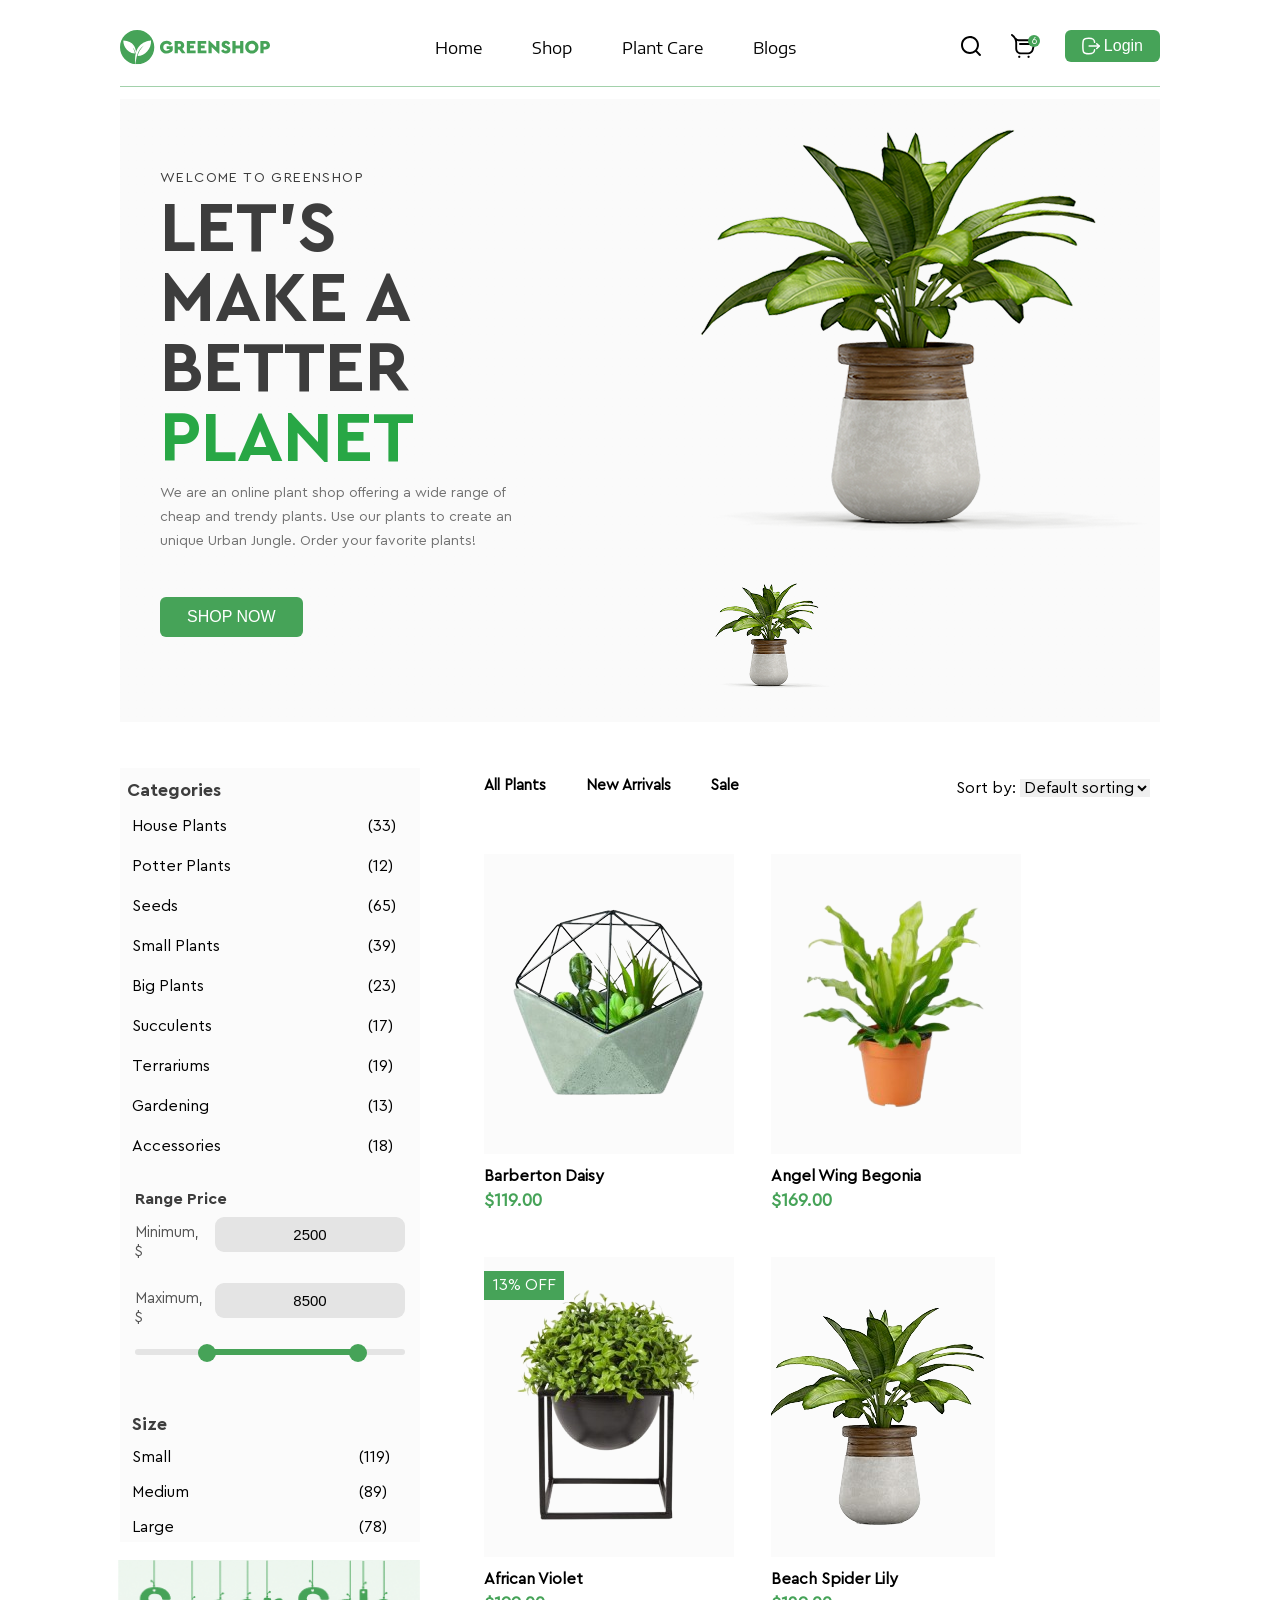
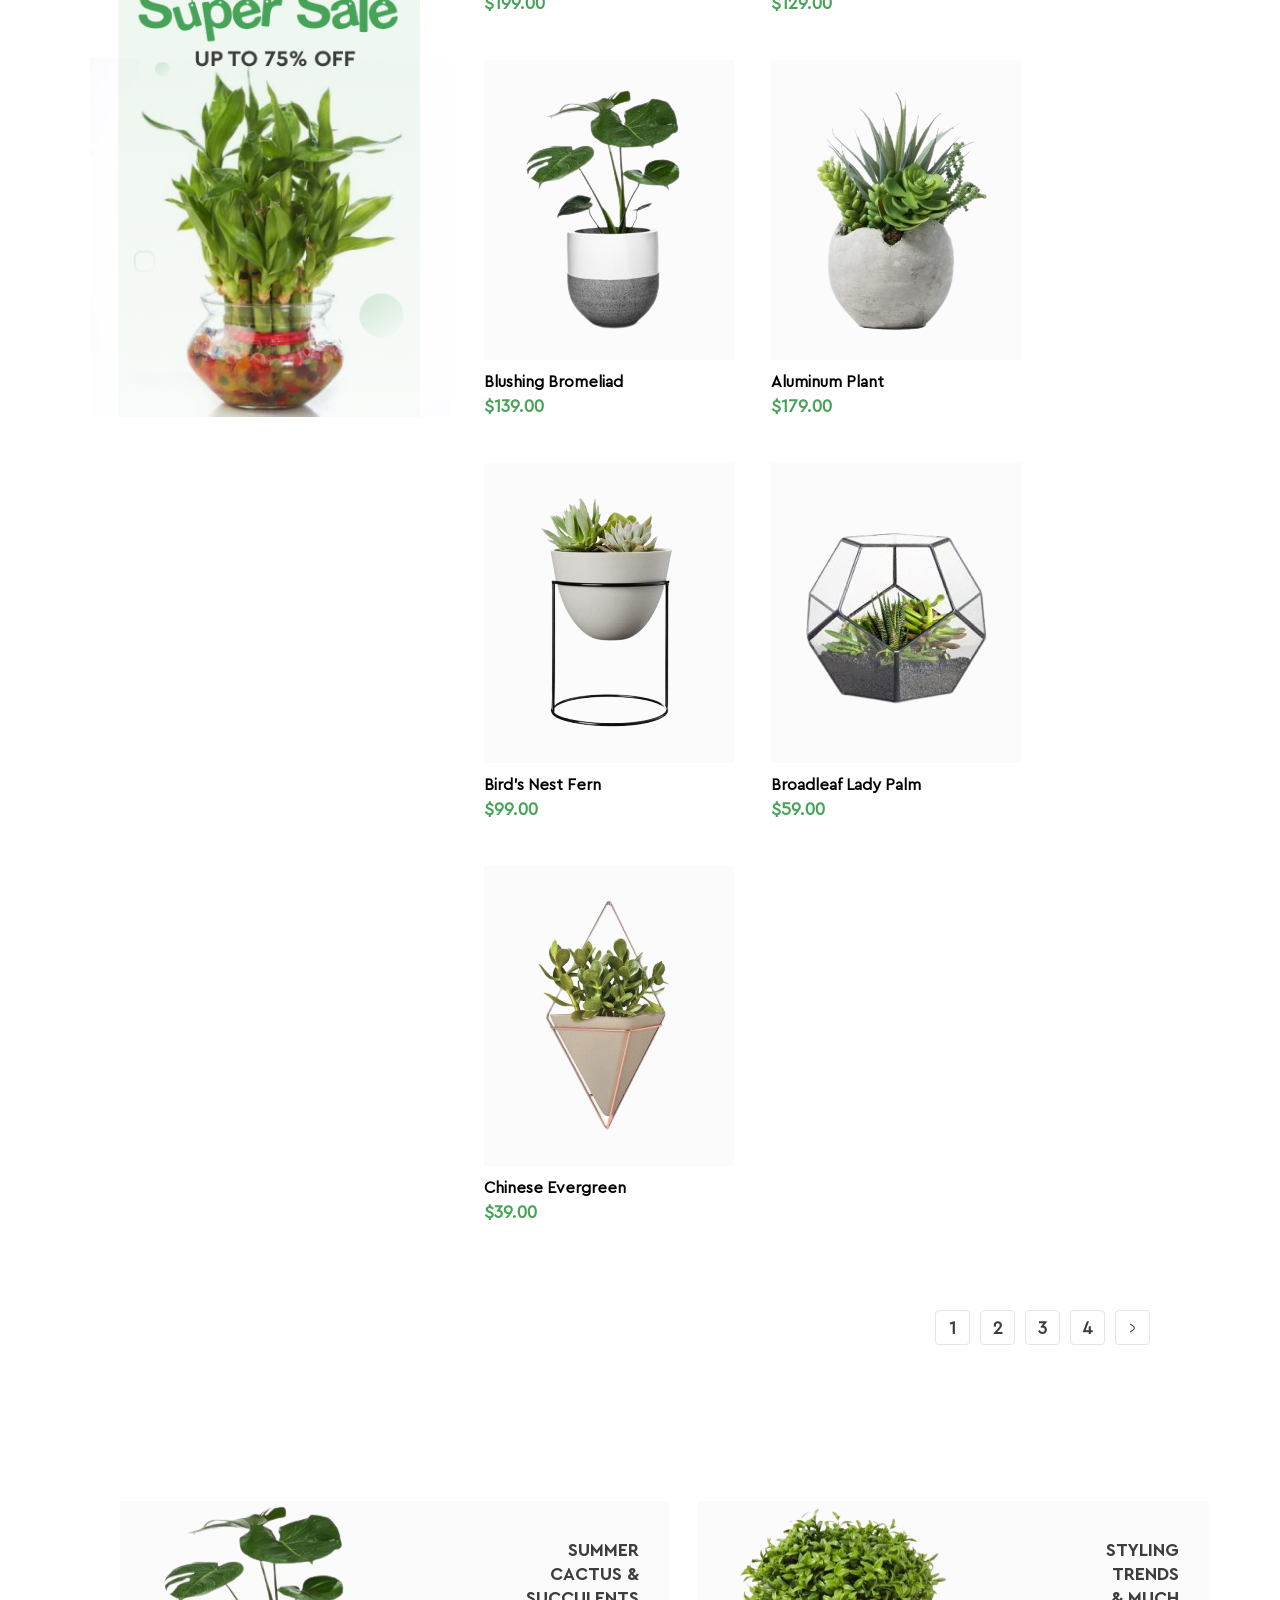
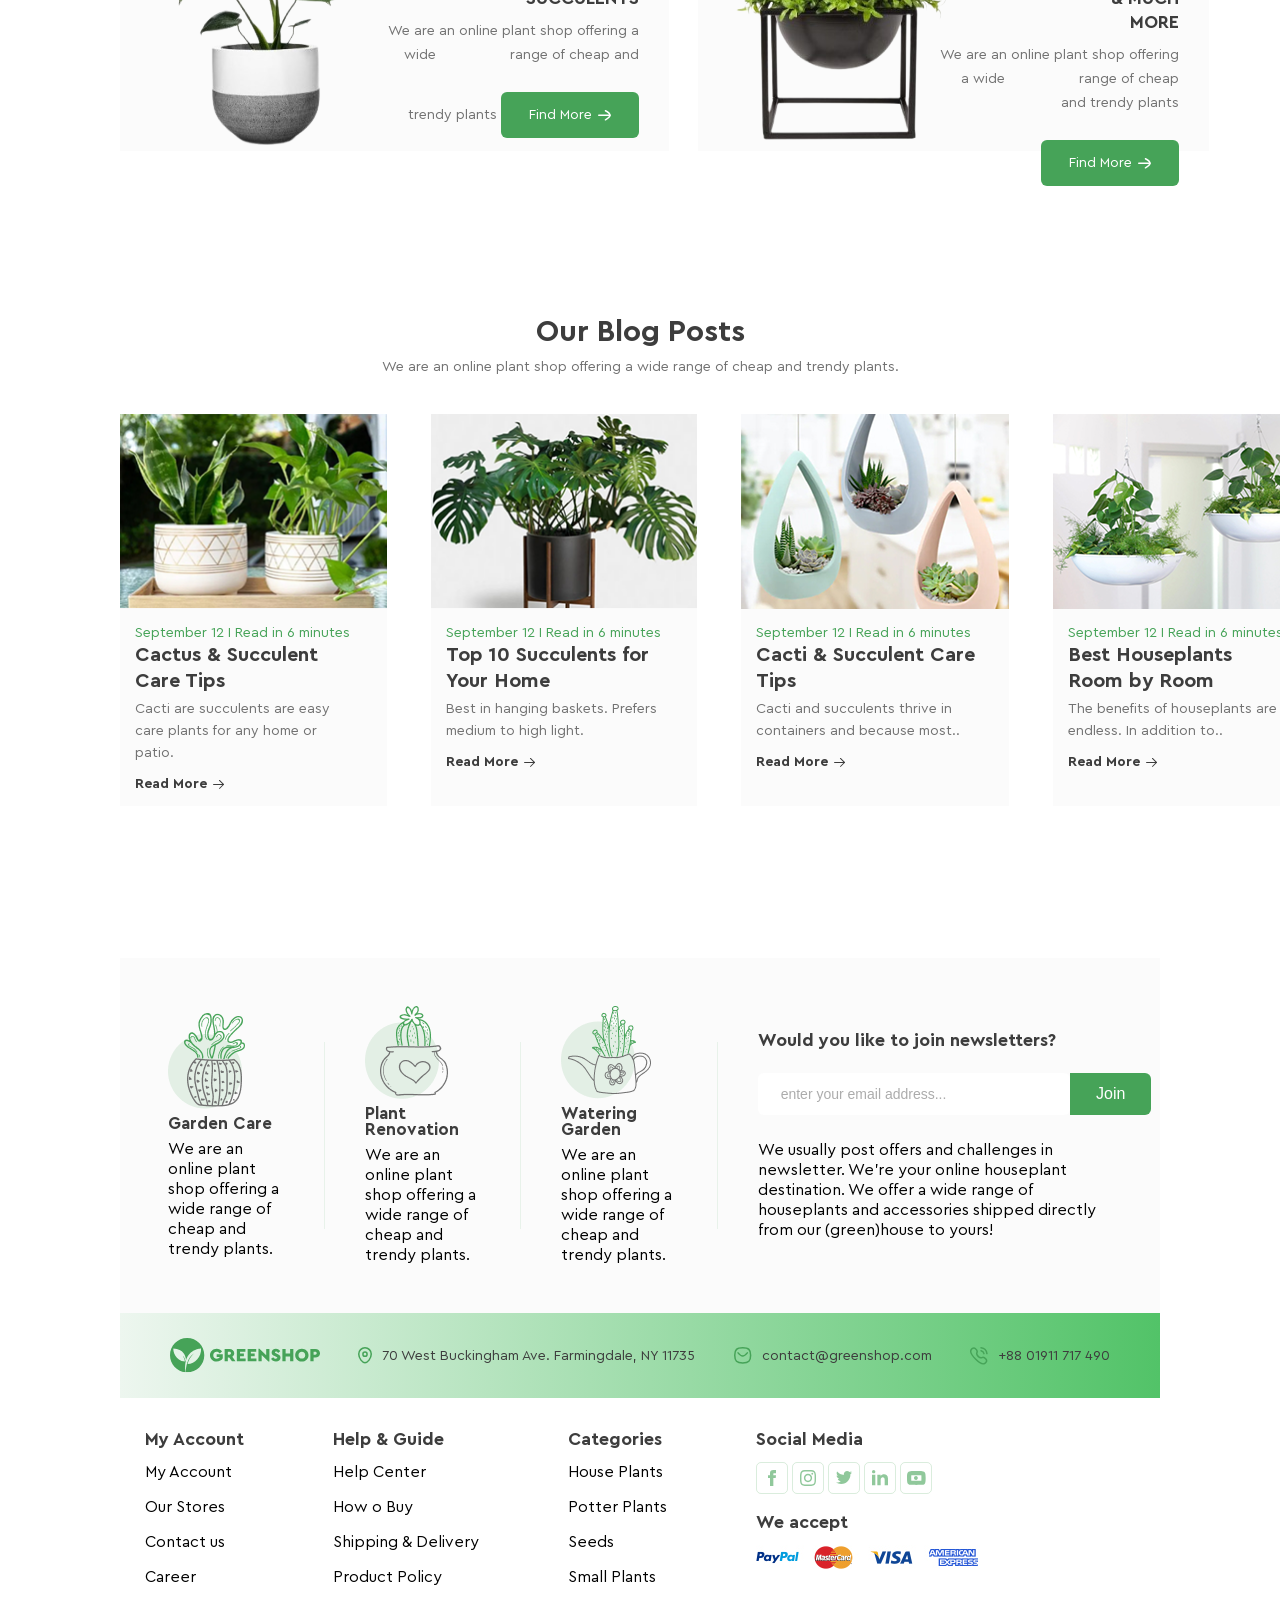
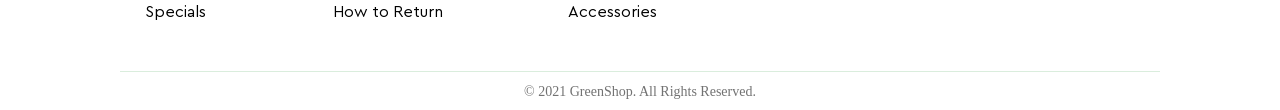
==== commit 94806573: "create full project" ====
--- a/index.html
+++ b/index.html
@@ -8,11 +8,734 @@
     <title>Main Page</title>
     <link rel="stylesheet" href="resources/css/reset.css">
     <link rel="stylesheet" href="resources/css/styles.css">
+
+    <link rel="preconnect" href="https://fonts.googleapis.com">
+    <link rel="preconnect" href="https://fonts.gstatic.com" crossorigin>
+    <link href="https://fonts.googleapis.com/css2?family=Encode+Sans+Expanded:wght@100;200;300;400;500;600;700;800;900&display=swap"
+          rel="stylesheet">
 </head>
 <body>
-
 <div class="container">
-    <div class="layout">
+    <header class="header">
+        <a href="#">
+            <svg xmlns="http://www.w3.org/2000/svg" width="150" height="35" viewBox="0 0 150 35" fill="none">
+                <g clip-path="url(#clip0_1_1069)">
+                    <path d="M17.15 0C7.67748 0 0 7.67746 0 17.15C0 26.0201 6.73548 33.3175 15.3711 34.207C14.8496 29.9134 15.0436 26.4001 15.7067 23.5135C15.3347 21.7225 14.4898 19.0703 12.5734 17.1864C12.5734 17.1864 13.8348 19.0784 14.5181 21.6214C14.5181 21.6255 14.5221 21.6295 14.5221 21.6335C14.5949 21.9044 14.6596 22.1793 14.7162 22.4623C14.7283 22.527 14.7404 22.5917 14.7526 22.6604C14.8051 22.9515 14.8536 23.2426 14.886 23.5418C5.19513 22.3532 3.12921 13.6569 3.35561 10.3781C13.665 10.9482 15.7754 17.8292 16.0827 22.0985C19.4585 11.0412 30.1843 10.4024 31.0697 10.3781C31.4538 18.8763 25.1509 25.5026 17.6149 26.0807C17.6635 25.8503 17.7201 25.6198 17.7767 25.3934C17.7928 25.3247 17.813 25.26 17.8333 25.1913C17.8777 25.0296 17.9222 24.8679 17.9748 24.7061C17.995 24.6374 18.0192 24.5646 18.0394 24.4959C18.096 24.318 18.1567 24.1442 18.2173 23.9663C18.2335 23.9259 18.2456 23.8854 18.2618 23.845C18.3386 23.6348 18.4195 23.4326 18.5003 23.2305C18.5084 23.2143 18.5125 23.1941 18.5205 23.1779C18.5205 23.1779 18.5205 23.1779 18.5246 23.1779C20.4571 18.5043 24.0229 15.4439 24.0229 15.4439C17.0247 19.4868 15.8441 29.9983 15.6582 34.2231C16.1514 34.2676 16.6446 34.2999 17.15 34.2999C26.6225 34.2999 34.3 26.6225 34.3 17.15C34.3 7.67746 26.6225 0 17.15 0Z"
+                          fill="#46A358"/>
+                    <path d="M46.7037 10.7454C48.9718 10.7454 50.8235 11.7197 52.0242 13.4986L49.7764 15.4109C48.9718 14.287 47.9975 13.7048 46.6471 13.7048C44.5691 13.7048 43.2753 15.0713 43.2753 17.1534C43.2753 19.2719 44.6418 20.695 46.8372 20.695C48.0177 20.695 48.9556 20.2826 49.554 19.5912V19.0091H46.6673V16.2356H52.7762V20.133C52.194 21.1639 51.3693 21.9887 50.3019 22.6234C49.2346 23.242 48.0339 23.5614 46.7037 23.5614C42.9923 23.618 39.9237 20.7313 39.9763 17.1534C39.9197 13.5956 42.9923 10.6888 46.7037 10.7454Z"
+                          fill="#46A358"/>
+                    <path d="M61.9576 23.3316L59.168 19.4908H57.8379V23.3316H54.6157V10.9684H59.4672C62.2204 10.9684 64.2459 12.6543 64.2459 15.2215C64.2459 16.7376 63.5141 17.995 62.2972 18.7429L65.5558 23.3316H61.9576ZM57.8338 16.681H59.4833C60.3809 16.681 60.963 16.0988 60.963 15.2215C60.963 14.3442 60.3809 13.7782 59.4833 13.7782H57.8338V16.681Z"
+                          fill="#46A358"/>
+                    <path d="M66.8333 10.9684H75.4124V13.8712H70.0555V15.5773H73.876V18.2739H70.0555V20.4288H75.6388V23.3316H66.8333V10.9684Z"
+                          fill="#46A358"/>
+                    <path d="M77.6441 10.9684H86.2231V13.8712H80.8663V15.5773H84.6868V18.2739H80.8663V20.4288H86.4495V23.3316H77.6441V10.9684Z"
+                          fill="#46A358"/>
+                    <path d="M99.4192 10.9683V23.5579H98.3882L91.681 17.057V23.3315H88.4588V10.7419H89.4897L96.197 17.1499V10.9683H99.4192Z"
+                          fill="#46A358"/>
+                    <path d="M103.264 19.135C103.996 20.1094 104.764 20.7279 106.017 20.7279C106.862 20.7279 107.291 20.4288 107.291 19.8264C107.291 19.2846 107.008 19.1148 106.033 18.6822L104.76 18.1203C102.718 17.2187 101.631 16.0584 101.631 14.3927C101.631 12.2014 103.43 10.7379 105.957 10.7379C107.998 10.7379 109.442 11.7123 110.19 13.2283L108.035 14.8778C107.436 13.9803 106.874 13.5679 105.993 13.5679C105.318 13.5679 104.889 13.8307 104.889 14.3563C104.889 14.8051 105.152 15.0517 105.957 15.367L107.38 15.9654C109.535 16.867 110.545 17.9505 110.545 19.6929C110.545 22.0904 108.576 23.5539 106.009 23.5539C103.782 23.5539 101.982 22.4866 101.081 20.7805L103.264 19.135Z"
+                          fill="#46A358"/>
+                    <path d="M112.393 10.9684H115.615V15.4843H120.131V10.9684H123.353V23.3316H120.131V18.3871H115.615V23.3316H112.393V10.9684Z"
+                          fill="#46A358"/>
+                    <path d="M131.843 10.7419C135.441 10.6651 138.607 13.6084 138.53 17.1499C138.603 20.7279 135.441 23.6145 131.843 23.5579C128.229 23.6145 125.116 20.7279 125.193 17.1499C125.116 13.6084 128.229 10.6692 131.843 10.7419ZM131.859 13.7014C129.874 13.7014 128.488 15.1083 128.488 17.1499C128.488 18.1809 128.807 19.0218 129.426 19.6606C130.044 20.2791 130.869 20.5985 131.859 20.5985C133.772 20.5985 135.231 19.2118 135.231 17.1499C135.235 15.1083 133.772 13.7014 131.859 13.7014Z"
+                          fill="#46A358"/>
+                    <path d="M140.374 10.9684H145.226C147.979 10.9684 150.004 12.6543 150.004 15.2215C150.004 17.7524 147.926 19.4908 145.226 19.4908H143.596V23.3316H140.374V10.9684ZM145.242 16.681C146.139 16.681 146.721 16.0988 146.721 15.2215C146.721 14.3442 146.139 13.7782 145.242 13.7782H143.592V16.681H145.242Z"
+                          fill="#46A358"/>
+                </g>
+                <defs>
+                    <clipPath id="clip0_1_1069">
+                        <rect width="150" height="34.2999" fill="white"/>
+                    </clipPath>
+                </defs>
+            </svg>
+        </a>
+        <nav class="list">
+            <ul>
+                <li class="list-item">Home</li>
+                <li class="list-item">Shop</li>
+                <li class="list-item has-dropdown">
+                    Plant Care
+                    <ul class="dropdown-menu">
+                        <li>Drainage</li>
+                        <li>Fungicides</li>
+                        <li>Fertilizers</li>
+                        <li class="dropdown-item has-submenu">
+                            Pesticides
+                            <svg xmlns="http://www.w3.org/2000/svg" width="6" height="10" viewBox="0 0 6 10"
+                                 fill="none">
+                                <path d="M0.175481 0.945805C-0.0577829 0.730097 -0.0585955 0.379612 0.173666 0.162973C0.384812 -0.0339699 0.715893 -0.0524979 0.949599 0.107825L1.01657 0.161288L5.82452 4.60737C6.03721 4.80406 6.05656 5.11265 5.88256 5.32969L5.82455 5.39186L1.01661 9.83868C0.783363 10.0544 0.405981 10.0537 0.1737 9.83706C-0.0374635 9.64013 -0.0560146 9.33257 0.117598 9.1162L0.175446 9.05423L4.55905 4.99941L0.175481 0.945805Z"
+                                      fill="#3D3D3D"/>
+                            </svg>
+                            <ul class="dropdown-submenu">
+                                <li>Universal</li>
+                                <li>For Ficus</li>
+                                <li>For Cacti</li>
+                                <li>For Citrus</li>
+                                <li>For those in bloom</li>
+                                <li>For Orchids</li>
+                            </ul>
+                        </li>
+                    </ul>
+                </li>
+                <li class="list-item">Blogs</li>
+            </ul>
+        </nav>
+        <div class="login-section">
+            <svg xmlns="http://www.w3.org/2000/svg" width="20" height="20" viewBox="0 0 20 20" fill="currentColor">
+                <path d="M14.5726 16.0029C10.5755 19.1865 4.988 18.3056 2.02842 14.6542C-0.828088 11.129 -0.64944 6.04347 2.44943 2.82482C5.65137 -0.500594 10.6854 -0.944524 14.3346 1.78337C15.642 2.76051 16.6183 4.00364 17.2542 5.50838C17.8938 7.02186 18.0881 8.59654 17.8663 10.2205C17.6452 11.837 17 13.2775 15.9499 14.6217C16.0349 14.6773 16.1255 14.7173 16.1904 14.7822C17.3448 15.9311 18.4947 17.0843 19.6491 18.2331C19.9227 18.5054 20.0589 18.8225 19.9776 19.2047C19.8165 19.9651 18.9107 20.2586 18.3298 19.7366C18.0575 19.4925 17.807 19.2234 17.5484 18.9649C16.6002 18.0177 15.6526 17.0699 14.7044 16.1227C14.665 16.0853 14.6238 16.0503 14.5726 16.0029ZM15.9605 8.98677C15.9705 5.12689 12.8529 2.00627 8.98261 2.00065C5.12292 1.99503 2.00781 5.09068 1.99094 8.94806C1.97408 12.8173 5.08544 15.9467 8.96762 15.9648C12.8117 15.9829 15.9505 12.8504 15.9605 8.98677Z"/>
+            </svg>
+            <svg xmlns="http://www.w3.org/2000/svg" width="24" height="24" viewBox="0 0 24 24" fill="currentColor">
+                <path d="M17.1558 20.25H9.89066C6.78905 20.25 4.26569 17.7267 4.26569 14.6251V8.85947C4.26569 5.9762 2.82861 3.30739 0.421544 1.72031C-0.0107343 1.43531 -0.130077 0.853876 0.154921 0.421598C0.439919 -0.0107278 1.02131 -0.130118 1.45368 0.154974C2.82776 1.06097 3.94254 2.2559 4.73969 3.63167C4.91195 3.82466 6.30104 5.29699 8.57821 5.29699H19.3738C22.3191 5.24191 24.6245 8.19769 23.8544 11.0406L22.6117 15.9939C21.9829 18.4998 19.7394 20.25 17.1558 20.25ZM5.90415 6.64234C6.06001 7.36238 6.14068 8.10483 6.14068 8.85947V14.6251C6.14068 16.6928 7.82292 18.375 9.89066 18.375H17.1558C18.8782 18.375 20.3739 17.2082 20.793 15.5376L22.0358 10.5844C22.4933 8.89509 21.1233 7.13931 19.3738 7.17198H8.57817C7.54828 7.17198 6.65185 6.94993 5.90415 6.64234ZM9.42191 22.8281C9.42191 22.1809 8.89724 21.6563 8.25004 21.6563C6.69511 21.7182 6.69647 23.9387 8.25004 24C8.89724 24 9.42191 23.4753 9.42191 22.8281ZM18.75 22.8281C18.75 22.1809 18.2253 21.6563 17.5781 21.6563C16.0232 21.7182 16.0245 23.9387 17.5781 24C18.2253 24 18.75 23.4753 18.75 22.8281ZM20.3113 9.98446C20.3113 9.46668 19.8916 9.04697 19.3738 9.04697H8.95316C7.7093 9.09647 7.71023 10.8729 8.95316 10.922H19.3738C19.8916 10.922 20.3113 10.5022 20.3113 9.98446Z"/>
+            </svg>
+            <p class="cart-count">6</p>
+        <a href="public/registration.html">
+        <button class="btn">
+            <svg xmlns="http://www.w3.org/2000/svg" width="18" height="18" viewBox="0 0 18 18" fill="none">
+                <path d="M17.1601 9.1006H7.12598" stroke="white" stroke-width="1.5" stroke-linecap="round"
+                      stroke-linejoin="round"/>
+                <path d="M14.7213 6.67059L17.1613 9.10059L14.7213 11.5306" stroke="white" stroke-width="1.5"
+                      stroke-linecap="round" stroke-linejoin="round"/>
+                <path d="M12.6342 5.35826C12.3592 2.37493 11.2425 1.2916 6.80082 1.2916C0.883322 1.2916 0.883322 3.2166 0.883322 8.99993C0.883322 14.7833 0.883322 16.7083 6.80082 16.7083C11.2425 16.7083 12.3592 15.6249 12.6342 12.6416"
+                      stroke="white" stroke-width="1.5" stroke-linecap="round" stroke-linejoin="round"/>
+            </svg>
+            Login
+        </button>
+        </a>
+        </div>
+    </header>
+
+    <main class="main">
+<!--        PROMO BANNER-->
+        <section class="promo">
+            <div class="promo-info">
+                <span class="promo-welcome">Welcome to GreenShop</span>
+                <h1 class="promo-planet">Let’s Make a Better <span>Planet</span></h1>
+                <p class="promo-text">We are an online plant shop offering a wide range of cheap and trendy plants.
+                    Use our plants to create an unique Urban Jungle.
+                    Order your favorite plants!</p>
+                <button type="button" class="promo-btn">
+                    SHOP NOW
+                </button>
+            </div>
+            <div class="promo-img">
+                <img src="resources/images/promo-image-big.png" alt="House plant promotional banner">
+                <img src="resources/images/promo-image-small.png" class="promo-image-small"
+                     alt="House plant promotional banner">
+            </div>
+        </section>
+
+<!--        CATALOG-->
+        <div class="layout">
+            <aside class="layout-sidebar">
+                <nav class="categories">
+                    <h1 class="categories-title">Categories</h1>
+                    <div class="categories-list-section">
+                    <ul class="categories-list">
+                        <li class="categories-list-item">House Plants</li>
+                        <li class="categories-list-item">Potter Plants</li>
+                        <li class="categories-list-item">Seeds</li>
+                        <li class="categories-list-item">Small Plants</li>
+                        <li class="categories-list-item">Big Plants</li>
+                        <li class="categories-list-item">Succulents</li>
+                        <li class="categories-list-item">Terrariums</li>
+                        <li class="categories-list-item">Gardening</li>
+                        <li class="categories-list-item">Accessories</li>
+                    </ul>
+
+                        <ul class="categories-list-count">
+                            <li class="categories-list-count-item">(33)</li>
+                            <li class="categories-list-count-item">(12)</li>
+                            <li class="categories-list-count-item">(65)</li>
+                            <li class="categories-list-count-item">(39)</li>
+                            <li class="categories-list-count-item">(23)</li>
+                            <li class="categories-list-count-item">(17)</li>
+                            <li class="categories-list-count-item">(19)</li>
+                            <li class="categories-list-count-item">(13)</li>
+                            <li class="categories-list-count-item">(18)</li>
+                        </ul>
+                    </div>
+                </nav>
+
+                <div class="price-slider">
+                    <div class="custom-wrapper">
+                        <div class="price-input-container">
+                            <div class="price-input">
+                                <div class="r-p">
+                                    <p>Range Price</p>
+                                </div>
+                                <div class="price-field">
+                                    <span>Minimum, $</span>
+                                    <input type="number" class="min-input" value="2500">
+                                </div>
+                                <div class="price-field">
+                                    <span>Maximum, $</span>
+                                    <input type="number" class="max-input" value="8500">
+                                </div>
+                            </div>
+                            <div class="slider">
+                                <div class="price-slider"></div>
+                            </div>
+                        </div>
+
+                        <!-- Slider -->
+                        <div class="range-input">
+                            <input type="range" class="min-range" min="0" max="10000" value="2500" step="1">
+                            <input type="range" class="max-range" min="0" max="10000" value="8500" step="1">
+                        </div>
+                    </div>
+
+                    <div class="size-section">
+                        <h2>Size</h2>
+                        <div class="size-section-item">
+                            <ul class="size-list">
+                                <li class="size-list-item">Small</li>
+                                <li class="size-list-item">Medium</li>
+                                <li class="size-list-item">Large</li>
+                            </ul>
+
+                            <ul class="size-list-count">
+                                <li class="list-count-item">(119)</li>
+                                <li class="list-count-item">(89)</li>
+                                <li class="list-count-item">(78)</li>
+                            </ul>
+                        </div>
+                    </div>
+                </div>
+
+
+
+                <section class="sale-banner">
+                    <img src="./resources/images/SuperSaleBanner.png" alt="Sale Promo Banner" class="sale-promo-banner">
+                </section>
+            </aside>
+
+            <div class="layout-content">
+                <nav class="tabs">
+                    <a href="#" class="tab-link">All Plants</a>
+                    <a href="#" class="tab-link">New Arrivals</a>
+                    <a href="#" class="tab-link">Sale</a>
+                </nav>
+
+                <div class="filter">
+                    <label for="sort">Sort by:</label>
+                    <select id="sort" class="sort-select">
+                        <option class="default-select">Default sorting</option>
+                    </select>
+                </div>
+
+                <div class="layout-products">
+
+                    <div class="product-card">
+                        <div class="product-image">
+                            <img src="./resources/images/products-images/image-1.png" alt="Product Images">
+                            <div class="product-actions">
+                                <button class="action-btn add-to-cart" title="Add to cart">
+                                    <svg xmlns="http://www.w3.org/2000/svg" width="20" height="20" viewBox="0 0 20 20" fill="none">
+                                        <g clip-path="url(#clip0_2_1949)">
+                                            <path d="M14.294 16.8745H8.24077C5.65655 16.8745 3.55412 14.7721 3.55412 12.1879V7.38405C3.55412 4.98175 2.35676 2.75813 0.351225 1.4358C-0.00894369 1.19834 -0.108379 0.713895 0.129078 0.353726C0.366535 -0.00648163 0.850939 -0.105956 1.21119 0.131579C2.35606 0.886442 3.28487 1.88204 3.94905 3.02832C4.09258 3.18911 5.24995 4.41584 7.14726 4.41584H16.142C18.596 4.36995 20.5168 6.83267 19.8752 9.20138L18.8397 13.3284C18.3159 15.4163 16.4466 16.8745 14.294 16.8745ZM4.91926 5.53677C5.04912 6.1367 5.11634 6.7553 5.11634 7.38405V12.1879C5.11634 13.9107 6.51796 15.3123 8.24077 15.3123H14.294C15.7291 15.3123 16.9752 14.3401 17.3245 12.9482L18.3599 8.82121C18.7412 7.41373 17.5997 5.95084 16.142 5.97806H7.14722C6.28913 5.97806 5.54224 5.79305 4.91926 5.53677ZM7.85021 19.0226C7.85021 18.4833 7.41307 18.0462 6.87383 18.0462C5.57828 18.0978 5.57942 19.9479 6.87383 19.999C7.41307 19.999 7.85021 19.5618 7.85021 19.0226ZM15.6222 19.0226C15.6222 18.4833 15.1851 18.0462 14.6459 18.0462C13.3503 18.0978 13.3514 19.9479 14.6459 19.999C15.1851 19.999 15.6222 19.5618 15.6222 19.0226ZM16.9231 8.32138C16.9231 7.88998 16.5734 7.54027 16.142 7.54027H7.45966C6.42329 7.58152 6.42407 9.0616 7.45966 9.10249H16.142C16.5734 9.10249 16.9231 8.75279 16.9231 8.32138Z"
+                                                  fill="#46A358"/>
+                                        </g>
+                                        <defs>
+                                            <clipPath id="clip0_2_1949">
+                                                <rect width="20" height="20" fill="white"/>
+                                            </clipPath>
+                                        </defs>
+                                    </svg>
+                                </button>
+                                <button class="action-btn add-to-fav" title="Add to favorites">
+                                    <svg xmlns="http://www.w3.org/2000/svg" width="20" height="20" viewBox="0 0 20 20" fill="none">
+                                        <path d="M10 18.8873C9.71527 18.8873 9.44077 18.7842 9.22684 18.5968C8.41888 17.8903 7.63992 17.2264 6.95267 16.6408L6.94916 16.6377C4.93423 14.9207 3.19427 13.4378 1.98364 11.9771C0.630341 10.3441 0 8.79578 0 7.10434C0 5.46097 0.563507 3.94485 1.58661 2.83508C2.62192 1.71219 4.04251 1.09375 5.58716 1.09375C6.74164 1.09375 7.79892 1.45874 8.72955 2.1785C9.19922 2.54181 9.62494 2.98645 10 3.5051C10.3752 2.98645 10.8008 2.54181 11.2706 2.1785C12.2012 1.45874 13.2585 1.09375 14.413 1.09375C15.9575 1.09375 17.3782 1.71219 18.4135 2.83508C19.4366 3.94485 20 5.46097 20 7.10434C20 8.79578 19.3698 10.3441 18.0165 11.9769C16.8059 13.4378 15.0661 14.9205 13.0515 16.6374C12.363 17.224 11.5828 17.8889 10.773 18.5971C10.5592 18.7842 10.2846 18.8873 10 18.8873ZM5.58716 2.26532C4.37363 2.26532 3.25882 2.74963 2.44781 3.62915C1.62476 4.52194 1.17142 5.75607 1.17142 7.10434C1.17142 8.52692 1.70013 9.79919 2.88559 11.2296C4.03137 12.6122 5.73563 14.0645 7.70889 15.7462L7.71255 15.7492C8.4024 16.3371 9.18442 17.0036 9.99832 17.7153C10.8171 17.0023 11.6003 16.3347 12.2916 15.7458C14.2647 14.0642 15.9688 12.6122 17.1146 11.2296C18.2999 9.79919 18.8286 8.52692 18.8286 7.10434C18.8286 5.75607 18.3752 4.52194 17.5522 3.62915C16.7413 2.74963 15.6264 2.26532 14.413 2.26532C13.524 2.26532 12.7078 2.54791 11.9872 3.10516C11.3449 3.60199 10.8975 4.23004 10.6352 4.66949C10.5003 4.89548 10.2629 5.03036 10 5.03036C9.73709 5.03036 9.49966 4.89548 9.36478 4.66949C9.10263 4.23004 8.65524 3.60199 8.01285 3.10516C7.29218 2.54791 6.47598 2.26532 5.58716 2.26532Z"
+                                              fill="#3D3D3D"/>
+                                    </svg>
+                                </button>
+                                <button class="action-btn view-product" title="Quick view">
+                                    <svg xmlns="http://www.w3.org/2000/svg" width="20" height="20" viewBox="0 0 20 20" fill="none">
+                                        <g clip-path="url(#clip0_2_1953)">
+                                            <path d="M14.5656 16.0023C10.5704 19.1859 4.98549 18.3049 2.02729 14.6536C-0.827886 11.1285 -0.64932 6.04314 2.44811 2.82458C5.64856 -0.50074 10.6802 -0.944658 14.3277 1.78316C15.6345 2.76027 16.6104 4.00337 17.246 5.50807C17.8853 7.02151 18.0795 8.59614 17.8578 10.2201C17.6368 11.8365 16.9918 13.2769 15.9423 14.6212C16.0272 14.6767 16.1178 14.7167 16.1827 14.7816C17.3365 15.9305 18.4859 17.0836 19.6397 18.2325C19.9132 18.5047 20.0493 18.8218 19.9682 19.204C19.8071 19.9644 18.9018 20.2579 18.3211 19.7359C18.0489 19.4918 17.7985 19.2227 17.54 18.9642C16.5923 18.0171 15.6451 17.0693 14.6973 16.1221C14.658 16.0847 14.6168 16.0497 14.5656 16.0023ZM15.9529 8.98636C15.9629 5.12659 12.8468 2.00605 8.97825 2.00043C5.12035 1.99481 2.00669 5.09037 1.98983 8.94765C1.97297 12.8168 5.08289 15.9461 8.96326 15.9642C12.8055 15.9823 15.9429 12.8499 15.9529 8.98636Z"
+                                                  fill="#3D3D3D"/>
+                                        </g>
+                                        <defs>
+                                            <clipPath id="clip0_2_1953">
+                                                <rect width="19.9913" height="20" fill="white"/>
+                                            </clipPath>
+                                        </defs>
+                                    </svg>
+                                </button>
+                            </div>
+                        </div>
+                        <h3 class="product-name">Barberton Daisy</h3>
+                        <p class="product-price">$119.00</p>
+                    </div>
+                    <div class="product-card">
+                        <div class="product-image">
+                            <img src="./resources/images/products-images/image-2.png" alt="Product Images">
+                            <div class="product-actions">
+                                <button class="action-btn add-to-cart" title="Add to cart">
+                                    <svg xmlns="http://www.w3.org/2000/svg" width="20" height="20" viewBox="0 0 20 20" fill="none">
+                                        <g clip-path="url(#clip0_2_1949)">
+                                            <path d="M14.294 16.8745H8.24077C5.65655 16.8745 3.55412 14.7721 3.55412 12.1879V7.38405C3.55412 4.98175 2.35676 2.75813 0.351225 1.4358C-0.00894369 1.19834 -0.108379 0.713895 0.129078 0.353726C0.366535 -0.00648163 0.850939 -0.105956 1.21119 0.131579C2.35606 0.886442 3.28487 1.88204 3.94905 3.02832C4.09258 3.18911 5.24995 4.41584 7.14726 4.41584H16.142C18.596 4.36995 20.5168 6.83267 19.8752 9.20138L18.8397 13.3284C18.3159 15.4163 16.4466 16.8745 14.294 16.8745ZM4.91926 5.53677C5.04912 6.1367 5.11634 6.7553 5.11634 7.38405V12.1879C5.11634 13.9107 6.51796 15.3123 8.24077 15.3123H14.294C15.7291 15.3123 16.9752 14.3401 17.3245 12.9482L18.3599 8.82121C18.7412 7.41373 17.5997 5.95084 16.142 5.97806H7.14722C6.28913 5.97806 5.54224 5.79305 4.91926 5.53677ZM7.85021 19.0226C7.85021 18.4833 7.41307 18.0462 6.87383 18.0462C5.57828 18.0978 5.57942 19.9479 6.87383 19.999C7.41307 19.999 7.85021 19.5618 7.85021 19.0226ZM15.6222 19.0226C15.6222 18.4833 15.1851 18.0462 14.6459 18.0462C13.3503 18.0978 13.3514 19.9479 14.6459 19.999C15.1851 19.999 15.6222 19.5618 15.6222 19.0226ZM16.9231 8.32138C16.9231 7.88998 16.5734 7.54027 16.142 7.54027H7.45966C6.42329 7.58152 6.42407 9.0616 7.45966 9.10249H16.142C16.5734 9.10249 16.9231 8.75279 16.9231 8.32138Z"
+                                                  fill="#46A358"/>
+                                        </g>
+                                        <defs>
+                                            <clipPath id="clip0_2_1949">
+                                                <rect width="20" height="20" fill="white"/>
+                                            </clipPath>
+                                        </defs>
+                                    </svg>
+                                </button>
+                                <button class="action-btn add-to-fav" title="Add to favorites">
+                                    <svg xmlns="http://www.w3.org/2000/svg" width="20" height="20" viewBox="0 0 20 20" fill="none">
+                                        <path d="M10 18.8873C9.71527 18.8873 9.44077 18.7842 9.22684 18.5968C8.41888 17.8903 7.63992 17.2264 6.95267 16.6408L6.94916 16.6377C4.93423 14.9207 3.19427 13.4378 1.98364 11.9771C0.630341 10.3441 0 8.79578 0 7.10434C0 5.46097 0.563507 3.94485 1.58661 2.83508C2.62192 1.71219 4.04251 1.09375 5.58716 1.09375C6.74164 1.09375 7.79892 1.45874 8.72955 2.1785C9.19922 2.54181 9.62494 2.98645 10 3.5051C10.3752 2.98645 10.8008 2.54181 11.2706 2.1785C12.2012 1.45874 13.2585 1.09375 14.413 1.09375C15.9575 1.09375 17.3782 1.71219 18.4135 2.83508C19.4366 3.94485 20 5.46097 20 7.10434C20 8.79578 19.3698 10.3441 18.0165 11.9769C16.8059 13.4378 15.0661 14.9205 13.0515 16.6374C12.363 17.224 11.5828 17.8889 10.773 18.5971C10.5592 18.7842 10.2846 18.8873 10 18.8873ZM5.58716 2.26532C4.37363 2.26532 3.25882 2.74963 2.44781 3.62915C1.62476 4.52194 1.17142 5.75607 1.17142 7.10434C1.17142 8.52692 1.70013 9.79919 2.88559 11.2296C4.03137 12.6122 5.73563 14.0645 7.70889 15.7462L7.71255 15.7492C8.4024 16.3371 9.18442 17.0036 9.99832 17.7153C10.8171 17.0023 11.6003 16.3347 12.2916 15.7458C14.2647 14.0642 15.9688 12.6122 17.1146 11.2296C18.2999 9.79919 18.8286 8.52692 18.8286 7.10434C18.8286 5.75607 18.3752 4.52194 17.5522 3.62915C16.7413 2.74963 15.6264 2.26532 14.413 2.26532C13.524 2.26532 12.7078 2.54791 11.9872 3.10516C11.3449 3.60199 10.8975 4.23004 10.6352 4.66949C10.5003 4.89548 10.2629 5.03036 10 5.03036C9.73709 5.03036 9.49966 4.89548 9.36478 4.66949C9.10263 4.23004 8.65524 3.60199 8.01285 3.10516C7.29218 2.54791 6.47598 2.26532 5.58716 2.26532Z"
+                                              fill="#3D3D3D"/>
+                                    </svg>
+                                </button>
+                                <button class="action-btn view-product" title="Quick view">
+                                    <svg xmlns="http://www.w3.org/2000/svg" width="20" height="20" viewBox="0 0 20 20" fill="none">
+                                        <g clip-path="url(#clip0_2_1953)">
+                                            <path d="M14.5656 16.0023C10.5704 19.1859 4.98549 18.3049 2.02729 14.6536C-0.827886 11.1285 -0.64932 6.04314 2.44811 2.82458C5.64856 -0.50074 10.6802 -0.944658 14.3277 1.78316C15.6345 2.76027 16.6104 4.00337 17.246 5.50807C17.8853 7.02151 18.0795 8.59614 17.8578 10.2201C17.6368 11.8365 16.9918 13.2769 15.9423 14.6212C16.0272 14.6767 16.1178 14.7167 16.1827 14.7816C17.3365 15.9305 18.4859 17.0836 19.6397 18.2325C19.9132 18.5047 20.0493 18.8218 19.9682 19.204C19.8071 19.9644 18.9018 20.2579 18.3211 19.7359C18.0489 19.4918 17.7985 19.2227 17.54 18.9642C16.5923 18.0171 15.6451 17.0693 14.6973 16.1221C14.658 16.0847 14.6168 16.0497 14.5656 16.0023ZM15.9529 8.98636C15.9629 5.12659 12.8468 2.00605 8.97825 2.00043C5.12035 1.99481 2.00669 5.09037 1.98983 8.94765C1.97297 12.8168 5.08289 15.9461 8.96326 15.9642C12.8055 15.9823 15.9429 12.8499 15.9529 8.98636Z"
+                                                  fill="#3D3D3D"/>
+                                        </g>
+                                        <defs>
+                                            <clipPath id="clip0_2_1953">
+                                                <rect width="19.9913" height="20" fill="white"/>
+                                            </clipPath>
+                                        </defs>
+                                    </svg>
+                                </button>
+                            </div>
+                        </div>
+                        <h3 class="product-name">Angel Wing Begonia</h3>
+                        <p class="product-price">$169.00</p>
+                    </div>
+                    <div class="product-card">
+                        <div class="product-image">
+                            <div class="discount-badge">13% OFF</div>
+                            <img src="./resources/images/products-images/image-3.png" alt="Product Images">
+                            <div class="product-actions">
+                                <button class="action-btn add-to-cart" title="Add to cart">
+                                    <svg xmlns="http://www.w3.org/2000/svg" width="20" height="20" viewBox="0 0 20 20" fill="none">
+                                        <g clip-path="url(#clip0_2_1949)">
+                                            <path d="M14.294 16.8745H8.24077C5.65655 16.8745 3.55412 14.7721 3.55412 12.1879V7.38405C3.55412 4.98175 2.35676 2.75813 0.351225 1.4358C-0.00894369 1.19834 -0.108379 0.713895 0.129078 0.353726C0.366535 -0.00648163 0.850939 -0.105956 1.21119 0.131579C2.35606 0.886442 3.28487 1.88204 3.94905 3.02832C4.09258 3.18911 5.24995 4.41584 7.14726 4.41584H16.142C18.596 4.36995 20.5168 6.83267 19.8752 9.20138L18.8397 13.3284C18.3159 15.4163 16.4466 16.8745 14.294 16.8745ZM4.91926 5.53677C5.04912 6.1367 5.11634 6.7553 5.11634 7.38405V12.1879C5.11634 13.9107 6.51796 15.3123 8.24077 15.3123H14.294C15.7291 15.3123 16.9752 14.3401 17.3245 12.9482L18.3599 8.82121C18.7412 7.41373 17.5997 5.95084 16.142 5.97806H7.14722C6.28913 5.97806 5.54224 5.79305 4.91926 5.53677ZM7.85021 19.0226C7.85021 18.4833 7.41307 18.0462 6.87383 18.0462C5.57828 18.0978 5.57942 19.9479 6.87383 19.999C7.41307 19.999 7.85021 19.5618 7.85021 19.0226ZM15.6222 19.0226C15.6222 18.4833 15.1851 18.0462 14.6459 18.0462C13.3503 18.0978 13.3514 19.9479 14.6459 19.999C15.1851 19.999 15.6222 19.5618 15.6222 19.0226ZM16.9231 8.32138C16.9231 7.88998 16.5734 7.54027 16.142 7.54027H7.45966C6.42329 7.58152 6.42407 9.0616 7.45966 9.10249H16.142C16.5734 9.10249 16.9231 8.75279 16.9231 8.32138Z"
+                                                  fill="#46A358"/>
+                                        </g>
+                                        <defs>
+                                            <clipPath id="clip0_2_1949">
+                                                <rect width="20" height="20" fill="white"/>
+                                            </clipPath>
+                                        </defs>
+                                    </svg>
+                                </button>
+                                <button class="action-btn add-to-fav" title="Add to favorites">
+                                    <svg xmlns="http://www.w3.org/2000/svg" width="20" height="20" viewBox="0 0 20 20" fill="none">
+                                        <path d="M10 18.8873C9.71527 18.8873 9.44077 18.7842 9.22684 18.5968C8.41888 17.8903 7.63992 17.2264 6.95267 16.6408L6.94916 16.6377C4.93423 14.9207 3.19427 13.4378 1.98364 11.9771C0.630341 10.3441 0 8.79578 0 7.10434C0 5.46097 0.563507 3.94485 1.58661 2.83508C2.62192 1.71219 4.04251 1.09375 5.58716 1.09375C6.74164 1.09375 7.79892 1.45874 8.72955 2.1785C9.19922 2.54181 9.62494 2.98645 10 3.5051C10.3752 2.98645 10.8008 2.54181 11.2706 2.1785C12.2012 1.45874 13.2585 1.09375 14.413 1.09375C15.9575 1.09375 17.3782 1.71219 18.4135 2.83508C19.4366 3.94485 20 5.46097 20 7.10434C20 8.79578 19.3698 10.3441 18.0165 11.9769C16.8059 13.4378 15.0661 14.9205 13.0515 16.6374C12.363 17.224 11.5828 17.8889 10.773 18.5971C10.5592 18.7842 10.2846 18.8873 10 18.8873ZM5.58716 2.26532C4.37363 2.26532 3.25882 2.74963 2.44781 3.62915C1.62476 4.52194 1.17142 5.75607 1.17142 7.10434C1.17142 8.52692 1.70013 9.79919 2.88559 11.2296C4.03137 12.6122 5.73563 14.0645 7.70889 15.7462L7.71255 15.7492C8.4024 16.3371 9.18442 17.0036 9.99832 17.7153C10.8171 17.0023 11.6003 16.3347 12.2916 15.7458C14.2647 14.0642 15.9688 12.6122 17.1146 11.2296C18.2999 9.79919 18.8286 8.52692 18.8286 7.10434C18.8286 5.75607 18.3752 4.52194 17.5522 3.62915C16.7413 2.74963 15.6264 2.26532 14.413 2.26532C13.524 2.26532 12.7078 2.54791 11.9872 3.10516C11.3449 3.60199 10.8975 4.23004 10.6352 4.66949C10.5003 4.89548 10.2629 5.03036 10 5.03036C9.73709 5.03036 9.49966 4.89548 9.36478 4.66949C9.10263 4.23004 8.65524 3.60199 8.01285 3.10516C7.29218 2.54791 6.47598 2.26532 5.58716 2.26532Z"
+                                              fill="#3D3D3D"/>
+                                    </svg>
+                                </button>
+                                <button class="action-btn view-product" title="Quick view">
+                                    <svg xmlns="http://www.w3.org/2000/svg" width="20" height="20" viewBox="0 0 20 20" fill="none">
+                                        <g clip-path="url(#clip0_2_1953)">
+                                            <path d="M14.5656 16.0023C10.5704 19.1859 4.98549 18.3049 2.02729 14.6536C-0.827886 11.1285 -0.64932 6.04314 2.44811 2.82458C5.64856 -0.50074 10.6802 -0.944658 14.3277 1.78316C15.6345 2.76027 16.6104 4.00337 17.246 5.50807C17.8853 7.02151 18.0795 8.59614 17.8578 10.2201C17.6368 11.8365 16.9918 13.2769 15.9423 14.6212C16.0272 14.6767 16.1178 14.7167 16.1827 14.7816C17.3365 15.9305 18.4859 17.0836 19.6397 18.2325C19.9132 18.5047 20.0493 18.8218 19.9682 19.204C19.8071 19.9644 18.9018 20.2579 18.3211 19.7359C18.0489 19.4918 17.7985 19.2227 17.54 18.9642C16.5923 18.0171 15.6451 17.0693 14.6973 16.1221C14.658 16.0847 14.6168 16.0497 14.5656 16.0023ZM15.9529 8.98636C15.9629 5.12659 12.8468 2.00605 8.97825 2.00043C5.12035 1.99481 2.00669 5.09037 1.98983 8.94765C1.97297 12.8168 5.08289 15.9461 8.96326 15.9642C12.8055 15.9823 15.9429 12.8499 15.9529 8.98636Z"
+                                                  fill="#3D3D3D"/>
+                                        </g>
+                                        <defs>
+                                            <clipPath id="clip0_2_1953">
+                                                <rect width="19.9913" height="20" fill="white"/>
+                                            </clipPath>
+                                        </defs>
+                                    </svg>
+                                </button>
+                            </div>
+                        </div>
+                        <h3 class="product-name">African Violet</h3>
+                        <p class="product-price">$199.00</p>
+                    </div>
+                    <div class="product-card">
+                        <div class="product-image">
+                            <img src="./resources/images/products-images/image-4.png" alt="Product Images">
+                            <div class="product-actions">
+                                <button class="action-btn add-to-cart" title="Add to cart">
+                                    <svg xmlns="http://www.w3.org/2000/svg" width="20" height="20" viewBox="0 0 20 20" fill="none">
+                                        <g clip-path="url(#clip0_2_1949)">
+                                            <path d="M14.294 16.8745H8.24077C5.65655 16.8745 3.55412 14.7721 3.55412 12.1879V7.38405C3.55412 4.98175 2.35676 2.75813 0.351225 1.4358C-0.00894369 1.19834 -0.108379 0.713895 0.129078 0.353726C0.366535 -0.00648163 0.850939 -0.105956 1.21119 0.131579C2.35606 0.886442 3.28487 1.88204 3.94905 3.02832C4.09258 3.18911 5.24995 4.41584 7.14726 4.41584H16.142C18.596 4.36995 20.5168 6.83267 19.8752 9.20138L18.8397 13.3284C18.3159 15.4163 16.4466 16.8745 14.294 16.8745ZM4.91926 5.53677C5.04912 6.1367 5.11634 6.7553 5.11634 7.38405V12.1879C5.11634 13.9107 6.51796 15.3123 8.24077 15.3123H14.294C15.7291 15.3123 16.9752 14.3401 17.3245 12.9482L18.3599 8.82121C18.7412 7.41373 17.5997 5.95084 16.142 5.97806H7.14722C6.28913 5.97806 5.54224 5.79305 4.91926 5.53677ZM7.85021 19.0226C7.85021 18.4833 7.41307 18.0462 6.87383 18.0462C5.57828 18.0978 5.57942 19.9479 6.87383 19.999C7.41307 19.999 7.85021 19.5618 7.85021 19.0226ZM15.6222 19.0226C15.6222 18.4833 15.1851 18.0462 14.6459 18.0462C13.3503 18.0978 13.3514 19.9479 14.6459 19.999C15.1851 19.999 15.6222 19.5618 15.6222 19.0226ZM16.9231 8.32138C16.9231 7.88998 16.5734 7.54027 16.142 7.54027H7.45966C6.42329 7.58152 6.42407 9.0616 7.45966 9.10249H16.142C16.5734 9.10249 16.9231 8.75279 16.9231 8.32138Z"
+                                                  fill="#46A358"/>
+                                        </g>
+                                        <defs>
+                                            <clipPath id="clip0_2_1949">
+                                                <rect width="20" height="20" fill="white"/>
+                                            </clipPath>
+                                        </defs>
+                                    </svg>
+                                </button>
+                                <button class="action-btn add-to-fav" title="Add to favorites">
+                                    <svg xmlns="http://www.w3.org/2000/svg" width="20" height="20" viewBox="0 0 20 20" fill="none">
+                                        <path d="M10 18.8873C9.71527 18.8873 9.44077 18.7842 9.22684 18.5968C8.41888 17.8903 7.63992 17.2264 6.95267 16.6408L6.94916 16.6377C4.93423 14.9207 3.19427 13.4378 1.98364 11.9771C0.630341 10.3441 0 8.79578 0 7.10434C0 5.46097 0.563507 3.94485 1.58661 2.83508C2.62192 1.71219 4.04251 1.09375 5.58716 1.09375C6.74164 1.09375 7.79892 1.45874 8.72955 2.1785C9.19922 2.54181 9.62494 2.98645 10 3.5051C10.3752 2.98645 10.8008 2.54181 11.2706 2.1785C12.2012 1.45874 13.2585 1.09375 14.413 1.09375C15.9575 1.09375 17.3782 1.71219 18.4135 2.83508C19.4366 3.94485 20 5.46097 20 7.10434C20 8.79578 19.3698 10.3441 18.0165 11.9769C16.8059 13.4378 15.0661 14.9205 13.0515 16.6374C12.363 17.224 11.5828 17.8889 10.773 18.5971C10.5592 18.7842 10.2846 18.8873 10 18.8873ZM5.58716 2.26532C4.37363 2.26532 3.25882 2.74963 2.44781 3.62915C1.62476 4.52194 1.17142 5.75607 1.17142 7.10434C1.17142 8.52692 1.70013 9.79919 2.88559 11.2296C4.03137 12.6122 5.73563 14.0645 7.70889 15.7462L7.71255 15.7492C8.4024 16.3371 9.18442 17.0036 9.99832 17.7153C10.8171 17.0023 11.6003 16.3347 12.2916 15.7458C14.2647 14.0642 15.9688 12.6122 17.1146 11.2296C18.2999 9.79919 18.8286 8.52692 18.8286 7.10434C18.8286 5.75607 18.3752 4.52194 17.5522 3.62915C16.7413 2.74963 15.6264 2.26532 14.413 2.26532C13.524 2.26532 12.7078 2.54791 11.9872 3.10516C11.3449 3.60199 10.8975 4.23004 10.6352 4.66949C10.5003 4.89548 10.2629 5.03036 10 5.03036C9.73709 5.03036 9.49966 4.89548 9.36478 4.66949C9.10263 4.23004 8.65524 3.60199 8.01285 3.10516C7.29218 2.54791 6.47598 2.26532 5.58716 2.26532Z"
+                                              fill="#3D3D3D"/>
+                                    </svg>
+                                </button>
+                                <button class="action-btn view-product" title="Quick view">
+                                    <svg xmlns="http://www.w3.org/2000/svg" width="20" height="20" viewBox="0 0 20 20" fill="none">
+                                        <g clip-path="url(#clip0_2_1953)">
+                                            <path d="M14.5656 16.0023C10.5704 19.1859 4.98549 18.3049 2.02729 14.6536C-0.827886 11.1285 -0.64932 6.04314 2.44811 2.82458C5.64856 -0.50074 10.6802 -0.944658 14.3277 1.78316C15.6345 2.76027 16.6104 4.00337 17.246 5.50807C17.8853 7.02151 18.0795 8.59614 17.8578 10.2201C17.6368 11.8365 16.9918 13.2769 15.9423 14.6212C16.0272 14.6767 16.1178 14.7167 16.1827 14.7816C17.3365 15.9305 18.4859 17.0836 19.6397 18.2325C19.9132 18.5047 20.0493 18.8218 19.9682 19.204C19.8071 19.9644 18.9018 20.2579 18.3211 19.7359C18.0489 19.4918 17.7985 19.2227 17.54 18.9642C16.5923 18.0171 15.6451 17.0693 14.6973 16.1221C14.658 16.0847 14.6168 16.0497 14.5656 16.0023ZM15.9529 8.98636C15.9629 5.12659 12.8468 2.00605 8.97825 2.00043C5.12035 1.99481 2.00669 5.09037 1.98983 8.94765C1.97297 12.8168 5.08289 15.9461 8.96326 15.9642C12.8055 15.9823 15.9429 12.8499 15.9529 8.98636Z"
+                                                  fill="#3D3D3D"/>
+                                        </g>
+                                        <defs>
+                                            <clipPath id="clip0_2_1953">
+                                                <rect width="19.9913" height="20" fill="white"/>
+                                            </clipPath>
+                                        </defs>
+                                    </svg>
+                                </button>
+                            </div>
+                        </div>
+                        <h3 class="product-name">Beach Spider Lily</h3>
+                        <p class="product-price">$129.00</p>
+                    </div>
+                    <div class="product-card">
+                        <div class="product-image">
+                            <img src="./resources/images/products-images/image-5.png" alt="Product Images">
+                            <div class="product-actions">
+                                <button class="action-btn add-to-cart" title="Add to cart">
+                                    <svg xmlns="http://www.w3.org/2000/svg" width="20" height="20" viewBox="0 0 20 20" fill="none">
+                                        <g clip-path="url(#clip0_2_1949)">
+                                            <path d="M14.294 16.8745H8.24077C5.65655 16.8745 3.55412 14.7721 3.55412 12.1879V7.38405C3.55412 4.98175 2.35676 2.75813 0.351225 1.4358C-0.00894369 1.19834 -0.108379 0.713895 0.129078 0.353726C0.366535 -0.00648163 0.850939 -0.105956 1.21119 0.131579C2.35606 0.886442 3.28487 1.88204 3.94905 3.02832C4.09258 3.18911 5.24995 4.41584 7.14726 4.41584H16.142C18.596 4.36995 20.5168 6.83267 19.8752 9.20138L18.8397 13.3284C18.3159 15.4163 16.4466 16.8745 14.294 16.8745ZM4.91926 5.53677C5.04912 6.1367 5.11634 6.7553 5.11634 7.38405V12.1879C5.11634 13.9107 6.51796 15.3123 8.24077 15.3123H14.294C15.7291 15.3123 16.9752 14.3401 17.3245 12.9482L18.3599 8.82121C18.7412 7.41373 17.5997 5.95084 16.142 5.97806H7.14722C6.28913 5.97806 5.54224 5.79305 4.91926 5.53677ZM7.85021 19.0226C7.85021 18.4833 7.41307 18.0462 6.87383 18.0462C5.57828 18.0978 5.57942 19.9479 6.87383 19.999C7.41307 19.999 7.85021 19.5618 7.85021 19.0226ZM15.6222 19.0226C15.6222 18.4833 15.1851 18.0462 14.6459 18.0462C13.3503 18.0978 13.3514 19.9479 14.6459 19.999C15.1851 19.999 15.6222 19.5618 15.6222 19.0226ZM16.9231 8.32138C16.9231 7.88998 16.5734 7.54027 16.142 7.54027H7.45966C6.42329 7.58152 6.42407 9.0616 7.45966 9.10249H16.142C16.5734 9.10249 16.9231 8.75279 16.9231 8.32138Z"
+                                                  fill="#46A358"/>
+                                        </g>
+                                        <defs>
+                                            <clipPath id="clip0_2_1949">
+                                                <rect width="20" height="20" fill="white"/>
+                                            </clipPath>
+                                        </defs>
+                                    </svg>
+                                </button>
+                                <button class="action-btn add-to-fav" title="Add to favorites">
+                                    <svg xmlns="http://www.w3.org/2000/svg" width="20" height="20" viewBox="0 0 20 20" fill="none">
+                                        <path d="M10 18.8873C9.71527 18.8873 9.44077 18.7842 9.22684 18.5968C8.41888 17.8903 7.63992 17.2264 6.95267 16.6408L6.94916 16.6377C4.93423 14.9207 3.19427 13.4378 1.98364 11.9771C0.630341 10.3441 0 8.79578 0 7.10434C0 5.46097 0.563507 3.94485 1.58661 2.83508C2.62192 1.71219 4.04251 1.09375 5.58716 1.09375C6.74164 1.09375 7.79892 1.45874 8.72955 2.1785C9.19922 2.54181 9.62494 2.98645 10 3.5051C10.3752 2.98645 10.8008 2.54181 11.2706 2.1785C12.2012 1.45874 13.2585 1.09375 14.413 1.09375C15.9575 1.09375 17.3782 1.71219 18.4135 2.83508C19.4366 3.94485 20 5.46097 20 7.10434C20 8.79578 19.3698 10.3441 18.0165 11.9769C16.8059 13.4378 15.0661 14.9205 13.0515 16.6374C12.363 17.224 11.5828 17.8889 10.773 18.5971C10.5592 18.7842 10.2846 18.8873 10 18.8873ZM5.58716 2.26532C4.37363 2.26532 3.25882 2.74963 2.44781 3.62915C1.62476 4.52194 1.17142 5.75607 1.17142 7.10434C1.17142 8.52692 1.70013 9.79919 2.88559 11.2296C4.03137 12.6122 5.73563 14.0645 7.70889 15.7462L7.71255 15.7492C8.4024 16.3371 9.18442 17.0036 9.99832 17.7153C10.8171 17.0023 11.6003 16.3347 12.2916 15.7458C14.2647 14.0642 15.9688 12.6122 17.1146 11.2296C18.2999 9.79919 18.8286 8.52692 18.8286 7.10434C18.8286 5.75607 18.3752 4.52194 17.5522 3.62915C16.7413 2.74963 15.6264 2.26532 14.413 2.26532C13.524 2.26532 12.7078 2.54791 11.9872 3.10516C11.3449 3.60199 10.8975 4.23004 10.6352 4.66949C10.5003 4.89548 10.2629 5.03036 10 5.03036C9.73709 5.03036 9.49966 4.89548 9.36478 4.66949C9.10263 4.23004 8.65524 3.60199 8.01285 3.10516C7.29218 2.54791 6.47598 2.26532 5.58716 2.26532Z"
+                                              fill="#3D3D3D"/>
+                                    </svg>
+                                </button>
+                                <button class="action-btn view-product" title="Quick view">
+                                    <svg xmlns="http://www.w3.org/2000/svg" width="20" height="20" viewBox="0 0 20 20" fill="none">
+                                        <g clip-path="url(#clip0_2_1953)">
+                                            <path d="M14.5656 16.0023C10.5704 19.1859 4.98549 18.3049 2.02729 14.6536C-0.827886 11.1285 -0.64932 6.04314 2.44811 2.82458C5.64856 -0.50074 10.6802 -0.944658 14.3277 1.78316C15.6345 2.76027 16.6104 4.00337 17.246 5.50807C17.8853 7.02151 18.0795 8.59614 17.8578 10.2201C17.6368 11.8365 16.9918 13.2769 15.9423 14.6212C16.0272 14.6767 16.1178 14.7167 16.1827 14.7816C17.3365 15.9305 18.4859 17.0836 19.6397 18.2325C19.9132 18.5047 20.0493 18.8218 19.9682 19.204C19.8071 19.9644 18.9018 20.2579 18.3211 19.7359C18.0489 19.4918 17.7985 19.2227 17.54 18.9642C16.5923 18.0171 15.6451 17.0693 14.6973 16.1221C14.658 16.0847 14.6168 16.0497 14.5656 16.0023ZM15.9529 8.98636C15.9629 5.12659 12.8468 2.00605 8.97825 2.00043C5.12035 1.99481 2.00669 5.09037 1.98983 8.94765C1.97297 12.8168 5.08289 15.9461 8.96326 15.9642C12.8055 15.9823 15.9429 12.8499 15.9529 8.98636Z"
+                                                  fill="#3D3D3D"/>
+                                        </g>
+                                        <defs>
+                                            <clipPath id="clip0_2_1953">
+                                                <rect width="19.9913" height="20" fill="white"/>
+                                            </clipPath>
+                                        </defs>
+                                    </svg>
+                                </button>
+                            </div>
+                        </div>
+                        <h3 class="product-name">Blushing Bromeliad</h3>
+                        <p class="product-price">$139.00</p>
+                    </div>
+                    <div class="product-card">
+                        <div class="product-image">
+                            <img src="./resources/images/products-images/image-6.png" alt="Product Images">
+                            <div class="product-actions">
+                                <button class="action-btn add-to-cart" title="Add to cart">
+                                    <svg xmlns="http://www.w3.org/2000/svg" width="20" height="20" viewBox="0 0 20 20" fill="none">
+                                        <g clip-path="url(#clip0_2_1949)">
+                                            <path d="M14.294 16.8745H8.24077C5.65655 16.8745 3.55412 14.7721 3.55412 12.1879V7.38405C3.55412 4.98175 2.35676 2.75813 0.351225 1.4358C-0.00894369 1.19834 -0.108379 0.713895 0.129078 0.353726C0.366535 -0.00648163 0.850939 -0.105956 1.21119 0.131579C2.35606 0.886442 3.28487 1.88204 3.94905 3.02832C4.09258 3.18911 5.24995 4.41584 7.14726 4.41584H16.142C18.596 4.36995 20.5168 6.83267 19.8752 9.20138L18.8397 13.3284C18.3159 15.4163 16.4466 16.8745 14.294 16.8745ZM4.91926 5.53677C5.04912 6.1367 5.11634 6.7553 5.11634 7.38405V12.1879C5.11634 13.9107 6.51796 15.3123 8.24077 15.3123H14.294C15.7291 15.3123 16.9752 14.3401 17.3245 12.9482L18.3599 8.82121C18.7412 7.41373 17.5997 5.95084 16.142 5.97806H7.14722C6.28913 5.97806 5.54224 5.79305 4.91926 5.53677ZM7.85021 19.0226C7.85021 18.4833 7.41307 18.0462 6.87383 18.0462C5.57828 18.0978 5.57942 19.9479 6.87383 19.999C7.41307 19.999 7.85021 19.5618 7.85021 19.0226ZM15.6222 19.0226C15.6222 18.4833 15.1851 18.0462 14.6459 18.0462C13.3503 18.0978 13.3514 19.9479 14.6459 19.999C15.1851 19.999 15.6222 19.5618 15.6222 19.0226ZM16.9231 8.32138C16.9231 7.88998 16.5734 7.54027 16.142 7.54027H7.45966C6.42329 7.58152 6.42407 9.0616 7.45966 9.10249H16.142C16.5734 9.10249 16.9231 8.75279 16.9231 8.32138Z"
+                                                  fill="#46A358"/>
+                                        </g>
+                                        <defs>
+                                            <clipPath id="clip0_2_1949">
+                                                <rect width="20" height="20" fill="white"/>
+                                            </clipPath>
+                                        </defs>
+                                    </svg>
+                                </button>
+                                <button class="action-btn add-to-fav" title="Add to favorites">
+                                    <svg xmlns="http://www.w3.org/2000/svg" width="20" height="20" viewBox="0 0 20 20" fill="none">
+                                        <path d="M10 18.8873C9.71527 18.8873 9.44077 18.7842 9.22684 18.5968C8.41888 17.8903 7.63992 17.2264 6.95267 16.6408L6.94916 16.6377C4.93423 14.9207 3.19427 13.4378 1.98364 11.9771C0.630341 10.3441 0 8.79578 0 7.10434C0 5.46097 0.563507 3.94485 1.58661 2.83508C2.62192 1.71219 4.04251 1.09375 5.58716 1.09375C6.74164 1.09375 7.79892 1.45874 8.72955 2.1785C9.19922 2.54181 9.62494 2.98645 10 3.5051C10.3752 2.98645 10.8008 2.54181 11.2706 2.1785C12.2012 1.45874 13.2585 1.09375 14.413 1.09375C15.9575 1.09375 17.3782 1.71219 18.4135 2.83508C19.4366 3.94485 20 5.46097 20 7.10434C20 8.79578 19.3698 10.3441 18.0165 11.9769C16.8059 13.4378 15.0661 14.9205 13.0515 16.6374C12.363 17.224 11.5828 17.8889 10.773 18.5971C10.5592 18.7842 10.2846 18.8873 10 18.8873ZM5.58716 2.26532C4.37363 2.26532 3.25882 2.74963 2.44781 3.62915C1.62476 4.52194 1.17142 5.75607 1.17142 7.10434C1.17142 8.52692 1.70013 9.79919 2.88559 11.2296C4.03137 12.6122 5.73563 14.0645 7.70889 15.7462L7.71255 15.7492C8.4024 16.3371 9.18442 17.0036 9.99832 17.7153C10.8171 17.0023 11.6003 16.3347 12.2916 15.7458C14.2647 14.0642 15.9688 12.6122 17.1146 11.2296C18.2999 9.79919 18.8286 8.52692 18.8286 7.10434C18.8286 5.75607 18.3752 4.52194 17.5522 3.62915C16.7413 2.74963 15.6264 2.26532 14.413 2.26532C13.524 2.26532 12.7078 2.54791 11.9872 3.10516C11.3449 3.60199 10.8975 4.23004 10.6352 4.66949C10.5003 4.89548 10.2629 5.03036 10 5.03036C9.73709 5.03036 9.49966 4.89548 9.36478 4.66949C9.10263 4.23004 8.65524 3.60199 8.01285 3.10516C7.29218 2.54791 6.47598 2.26532 5.58716 2.26532Z"
+                                              fill="#3D3D3D"/>
+                                    </svg>
+                                </button>
+                                <button class="action-btn view-product" title="Quick view">
+                                    <svg xmlns="http://www.w3.org/2000/svg" width="20" height="20" viewBox="0 0 20 20" fill="none">
+                                        <g clip-path="url(#clip0_2_1953)">
+                                            <path d="M14.5656 16.0023C10.5704 19.1859 4.98549 18.3049 2.02729 14.6536C-0.827886 11.1285 -0.64932 6.04314 2.44811 2.82458C5.64856 -0.50074 10.6802 -0.944658 14.3277 1.78316C15.6345 2.76027 16.6104 4.00337 17.246 5.50807C17.8853 7.02151 18.0795 8.59614 17.8578 10.2201C17.6368 11.8365 16.9918 13.2769 15.9423 14.6212C16.0272 14.6767 16.1178 14.7167 16.1827 14.7816C17.3365 15.9305 18.4859 17.0836 19.6397 18.2325C19.9132 18.5047 20.0493 18.8218 19.9682 19.204C19.8071 19.9644 18.9018 20.2579 18.3211 19.7359C18.0489 19.4918 17.7985 19.2227 17.54 18.9642C16.5923 18.0171 15.6451 17.0693 14.6973 16.1221C14.658 16.0847 14.6168 16.0497 14.5656 16.0023ZM15.9529 8.98636C15.9629 5.12659 12.8468 2.00605 8.97825 2.00043C5.12035 1.99481 2.00669 5.09037 1.98983 8.94765C1.97297 12.8168 5.08289 15.9461 8.96326 15.9642C12.8055 15.9823 15.9429 12.8499 15.9529 8.98636Z"
+                                                  fill="#3D3D3D"/>
+                                        </g>
+                                        <defs>
+                                            <clipPath id="clip0_2_1953">
+                                                <rect width="19.9913" height="20" fill="white"/>
+                                            </clipPath>
+                                        </defs>
+                                    </svg>
+                                </button>
+                            </div>
+                        </div>
+                        <h3 class="product-name">Aluminum Plant</h3>
+                        <p class="product-price">$179.00</p>
+                    </div>
+                    <div class="product-card">
+                        <div class="product-image">
+                            <img src="./resources/images/products-images/image-7.png" alt="Product Images">
+                            <div class="product-actions">
+                                <button class="action-btn add-to-cart" title="Add to cart">
+                                    <svg xmlns="http://www.w3.org/2000/svg" width="20" height="20" viewBox="0 0 20 20" fill="none">
+                                        <g clip-path="url(#clip0_2_1949)">
+                                            <path d="M14.294 16.8745H8.24077C5.65655 16.8745 3.55412 14.7721 3.55412 12.1879V7.38405C3.55412 4.98175 2.35676 2.75813 0.351225 1.4358C-0.00894369 1.19834 -0.108379 0.713895 0.129078 0.353726C0.366535 -0.00648163 0.850939 -0.105956 1.21119 0.131579C2.35606 0.886442 3.28487 1.88204 3.94905 3.02832C4.09258 3.18911 5.24995 4.41584 7.14726 4.41584H16.142C18.596 4.36995 20.5168 6.83267 19.8752 9.20138L18.8397 13.3284C18.3159 15.4163 16.4466 16.8745 14.294 16.8745ZM4.91926 5.53677C5.04912 6.1367 5.11634 6.7553 5.11634 7.38405V12.1879C5.11634 13.9107 6.51796 15.3123 8.24077 15.3123H14.294C15.7291 15.3123 16.9752 14.3401 17.3245 12.9482L18.3599 8.82121C18.7412 7.41373 17.5997 5.95084 16.142 5.97806H7.14722C6.28913 5.97806 5.54224 5.79305 4.91926 5.53677ZM7.85021 19.0226C7.85021 18.4833 7.41307 18.0462 6.87383 18.0462C5.57828 18.0978 5.57942 19.9479 6.87383 19.999C7.41307 19.999 7.85021 19.5618 7.85021 19.0226ZM15.6222 19.0226C15.6222 18.4833 15.1851 18.0462 14.6459 18.0462C13.3503 18.0978 13.3514 19.9479 14.6459 19.999C15.1851 19.999 15.6222 19.5618 15.6222 19.0226ZM16.9231 8.32138C16.9231 7.88998 16.5734 7.54027 16.142 7.54027H7.45966C6.42329 7.58152 6.42407 9.0616 7.45966 9.10249H16.142C16.5734 9.10249 16.9231 8.75279 16.9231 8.32138Z"
+                                                  fill="#46A358"/>
+                                        </g>
+                                        <defs>
+                                            <clipPath id="clip0_2_1949">
+                                                <rect width="20" height="20" fill="white"/>
+                                            </clipPath>
+                                        </defs>
+                                    </svg>
+                                </button>
+                                <button class="action-btn add-to-fav" title="Add to favorites">
+                                    <svg xmlns="http://www.w3.org/2000/svg" width="20" height="20" viewBox="0 0 20 20" fill="none">
+                                        <path d="M10 18.8873C9.71527 18.8873 9.44077 18.7842 9.22684 18.5968C8.41888 17.8903 7.63992 17.2264 6.95267 16.6408L6.94916 16.6377C4.93423 14.9207 3.19427 13.4378 1.98364 11.9771C0.630341 10.3441 0 8.79578 0 7.10434C0 5.46097 0.563507 3.94485 1.58661 2.83508C2.62192 1.71219 4.04251 1.09375 5.58716 1.09375C6.74164 1.09375 7.79892 1.45874 8.72955 2.1785C9.19922 2.54181 9.62494 2.98645 10 3.5051C10.3752 2.98645 10.8008 2.54181 11.2706 2.1785C12.2012 1.45874 13.2585 1.09375 14.413 1.09375C15.9575 1.09375 17.3782 1.71219 18.4135 2.83508C19.4366 3.94485 20 5.46097 20 7.10434C20 8.79578 19.3698 10.3441 18.0165 11.9769C16.8059 13.4378 15.0661 14.9205 13.0515 16.6374C12.363 17.224 11.5828 17.8889 10.773 18.5971C10.5592 18.7842 10.2846 18.8873 10 18.8873ZM5.58716 2.26532C4.37363 2.26532 3.25882 2.74963 2.44781 3.62915C1.62476 4.52194 1.17142 5.75607 1.17142 7.10434C1.17142 8.52692 1.70013 9.79919 2.88559 11.2296C4.03137 12.6122 5.73563 14.0645 7.70889 15.7462L7.71255 15.7492C8.4024 16.3371 9.18442 17.0036 9.99832 17.7153C10.8171 17.0023 11.6003 16.3347 12.2916 15.7458C14.2647 14.0642 15.9688 12.6122 17.1146 11.2296C18.2999 9.79919 18.8286 8.52692 18.8286 7.10434C18.8286 5.75607 18.3752 4.52194 17.5522 3.62915C16.7413 2.74963 15.6264 2.26532 14.413 2.26532C13.524 2.26532 12.7078 2.54791 11.9872 3.10516C11.3449 3.60199 10.8975 4.23004 10.6352 4.66949C10.5003 4.89548 10.2629 5.03036 10 5.03036C9.73709 5.03036 9.49966 4.89548 9.36478 4.66949C9.10263 4.23004 8.65524 3.60199 8.01285 3.10516C7.29218 2.54791 6.47598 2.26532 5.58716 2.26532Z"
+                                              fill="#3D3D3D"/>
+                                    </svg>
+                                </button>
+                                <button class="action-btn view-product" title="Quick view">
+                                    <svg xmlns="http://www.w3.org/2000/svg" width="20" height="20" viewBox="0 0 20 20" fill="none">
+                                        <g clip-path="url(#clip0_2_1953)">
+                                            <path d="M14.5656 16.0023C10.5704 19.1859 4.98549 18.3049 2.02729 14.6536C-0.827886 11.1285 -0.64932 6.04314 2.44811 2.82458C5.64856 -0.50074 10.6802 -0.944658 14.3277 1.78316C15.6345 2.76027 16.6104 4.00337 17.246 5.50807C17.8853 7.02151 18.0795 8.59614 17.8578 10.2201C17.6368 11.8365 16.9918 13.2769 15.9423 14.6212C16.0272 14.6767 16.1178 14.7167 16.1827 14.7816C17.3365 15.9305 18.4859 17.0836 19.6397 18.2325C19.9132 18.5047 20.0493 18.8218 19.9682 19.204C19.8071 19.9644 18.9018 20.2579 18.3211 19.7359C18.0489 19.4918 17.7985 19.2227 17.54 18.9642C16.5923 18.0171 15.6451 17.0693 14.6973 16.1221C14.658 16.0847 14.6168 16.0497 14.5656 16.0023ZM15.9529 8.98636C15.9629 5.12659 12.8468 2.00605 8.97825 2.00043C5.12035 1.99481 2.00669 5.09037 1.98983 8.94765C1.97297 12.8168 5.08289 15.9461 8.96326 15.9642C12.8055 15.9823 15.9429 12.8499 15.9529 8.98636Z"
+                                                  fill="#3D3D3D"/>
+                                        </g>
+                                        <defs>
+                                            <clipPath id="clip0_2_1953">
+                                                <rect width="19.9913" height="20" fill="white"/>
+                                            </clipPath>
+                                        </defs>
+                                    </svg>
+                                </button>
+                            </div>
+                        </div>
+                        <h3 class="product-name">Bird's Nest Fern</h3>
+                        <p class="product-price">$99.00</p>
+                    </div>
+                    <div class="product-card">
+                        <div class="product-image">
+                            <img src="./resources/images/products-images/image-8.png" alt="Product Images">
+                            <div class="product-actions">
+                                <button class="action-btn add-to-cart" title="Add to cart">
+                                    <svg xmlns="http://www.w3.org/2000/svg" width="20" height="20" viewBox="0 0 20 20" fill="none">
+                                        <g clip-path="url(#clip0_2_1949)">
+                                            <path d="M14.294 16.8745H8.24077C5.65655 16.8745 3.55412 14.7721 3.55412 12.1879V7.38405C3.55412 4.98175 2.35676 2.75813 0.351225 1.4358C-0.00894369 1.19834 -0.108379 0.713895 0.129078 0.353726C0.366535 -0.00648163 0.850939 -0.105956 1.21119 0.131579C2.35606 0.886442 3.28487 1.88204 3.94905 3.02832C4.09258 3.18911 5.24995 4.41584 7.14726 4.41584H16.142C18.596 4.36995 20.5168 6.83267 19.8752 9.20138L18.8397 13.3284C18.3159 15.4163 16.4466 16.8745 14.294 16.8745ZM4.91926 5.53677C5.04912 6.1367 5.11634 6.7553 5.11634 7.38405V12.1879C5.11634 13.9107 6.51796 15.3123 8.24077 15.3123H14.294C15.7291 15.3123 16.9752 14.3401 17.3245 12.9482L18.3599 8.82121C18.7412 7.41373 17.5997 5.95084 16.142 5.97806H7.14722C6.28913 5.97806 5.54224 5.79305 4.91926 5.53677ZM7.85021 19.0226C7.85021 18.4833 7.41307 18.0462 6.87383 18.0462C5.57828 18.0978 5.57942 19.9479 6.87383 19.999C7.41307 19.999 7.85021 19.5618 7.85021 19.0226ZM15.6222 19.0226C15.6222 18.4833 15.1851 18.0462 14.6459 18.0462C13.3503 18.0978 13.3514 19.9479 14.6459 19.999C15.1851 19.999 15.6222 19.5618 15.6222 19.0226ZM16.9231 8.32138C16.9231 7.88998 16.5734 7.54027 16.142 7.54027H7.45966C6.42329 7.58152 6.42407 9.0616 7.45966 9.10249H16.142C16.5734 9.10249 16.9231 8.75279 16.9231 8.32138Z"
+                                                  fill="#46A358"/>
+                                        </g>
+                                        <defs>
+                                            <clipPath id="clip0_2_1949">
+                                                <rect width="20" height="20" fill="white"/>
+                                            </clipPath>
+                                        </defs>
+                                    </svg>
+                                </button>
+                                <button class="action-btn add-to-fav" title="Add to favorites">
+                                    <svg xmlns="http://www.w3.org/2000/svg" width="20" height="20" viewBox="0 0 20 20" fill="none">
+                                        <path d="M10 18.8873C9.71527 18.8873 9.44077 18.7842 9.22684 18.5968C8.41888 17.8903 7.63992 17.2264 6.95267 16.6408L6.94916 16.6377C4.93423 14.9207 3.19427 13.4378 1.98364 11.9771C0.630341 10.3441 0 8.79578 0 7.10434C0 5.46097 0.563507 3.94485 1.58661 2.83508C2.62192 1.71219 4.04251 1.09375 5.58716 1.09375C6.74164 1.09375 7.79892 1.45874 8.72955 2.1785C9.19922 2.54181 9.62494 2.98645 10 3.5051C10.3752 2.98645 10.8008 2.54181 11.2706 2.1785C12.2012 1.45874 13.2585 1.09375 14.413 1.09375C15.9575 1.09375 17.3782 1.71219 18.4135 2.83508C19.4366 3.94485 20 5.46097 20 7.10434C20 8.79578 19.3698 10.3441 18.0165 11.9769C16.8059 13.4378 15.0661 14.9205 13.0515 16.6374C12.363 17.224 11.5828 17.8889 10.773 18.5971C10.5592 18.7842 10.2846 18.8873 10 18.8873ZM5.58716 2.26532C4.37363 2.26532 3.25882 2.74963 2.44781 3.62915C1.62476 4.52194 1.17142 5.75607 1.17142 7.10434C1.17142 8.52692 1.70013 9.79919 2.88559 11.2296C4.03137 12.6122 5.73563 14.0645 7.70889 15.7462L7.71255 15.7492C8.4024 16.3371 9.18442 17.0036 9.99832 17.7153C10.8171 17.0023 11.6003 16.3347 12.2916 15.7458C14.2647 14.0642 15.9688 12.6122 17.1146 11.2296C18.2999 9.79919 18.8286 8.52692 18.8286 7.10434C18.8286 5.75607 18.3752 4.52194 17.5522 3.62915C16.7413 2.74963 15.6264 2.26532 14.413 2.26532C13.524 2.26532 12.7078 2.54791 11.9872 3.10516C11.3449 3.60199 10.8975 4.23004 10.6352 4.66949C10.5003 4.89548 10.2629 5.03036 10 5.03036C9.73709 5.03036 9.49966 4.89548 9.36478 4.66949C9.10263 4.23004 8.65524 3.60199 8.01285 3.10516C7.29218 2.54791 6.47598 2.26532 5.58716 2.26532Z"
+                                              fill="#3D3D3D"/>
+                                    </svg>
+                                </button>
+                                <button class="action-btn view-product" title="Quick view">
+                                    <svg xmlns="http://www.w3.org/2000/svg" width="20" height="20" viewBox="0 0 20 20" fill="none">
+                                        <g clip-path="url(#clip0_2_1953)">
+                                            <path d="M14.5656 16.0023C10.5704 19.1859 4.98549 18.3049 2.02729 14.6536C-0.827886 11.1285 -0.64932 6.04314 2.44811 2.82458C5.64856 -0.50074 10.6802 -0.944658 14.3277 1.78316C15.6345 2.76027 16.6104 4.00337 17.246 5.50807C17.8853 7.02151 18.0795 8.59614 17.8578 10.2201C17.6368 11.8365 16.9918 13.2769 15.9423 14.6212C16.0272 14.6767 16.1178 14.7167 16.1827 14.7816C17.3365 15.9305 18.4859 17.0836 19.6397 18.2325C19.9132 18.5047 20.0493 18.8218 19.9682 19.204C19.8071 19.9644 18.9018 20.2579 18.3211 19.7359C18.0489 19.4918 17.7985 19.2227 17.54 18.9642C16.5923 18.0171 15.6451 17.0693 14.6973 16.1221C14.658 16.0847 14.6168 16.0497 14.5656 16.0023ZM15.9529 8.98636C15.9629 5.12659 12.8468 2.00605 8.97825 2.00043C5.12035 1.99481 2.00669 5.09037 1.98983 8.94765C1.97297 12.8168 5.08289 15.9461 8.96326 15.9642C12.8055 15.9823 15.9429 12.8499 15.9529 8.98636Z"
+                                                  fill="#3D3D3D"/>
+                                        </g>
+                                        <defs>
+                                            <clipPath id="clip0_2_1953">
+                                                <rect width="19.9913" height="20" fill="white"/>
+                                            </clipPath>
+                                        </defs>
+                                    </svg>
+                                </button>
+                            </div>
+                        </div>
+                        <h3 class="product-name">Broadleaf Lady Palm</h3>
+                        <p class="product-price">$59.00</p>
+                    </div>
+                    <div class="product-card">
+                        <div class="product-image">
+                            <img src="./resources/images/products-images/image-9.png" alt="Product Images">
+                            <div class="product-actions">
+                                <button class="action-btn add-to-cart" title="Add to cart">
+                                    <svg xmlns="http://www.w3.org/2000/svg" width="20" height="20" viewBox="0 0 20 20" fill="none">
+                                        <g clip-path="url(#clip0_2_1949)">
+                                            <path d="M14.294 16.8745H8.24077C5.65655 16.8745 3.55412 14.7721 3.55412 12.1879V7.38405C3.55412 4.98175 2.35676 2.75813 0.351225 1.4358C-0.00894369 1.19834 -0.108379 0.713895 0.129078 0.353726C0.366535 -0.00648163 0.850939 -0.105956 1.21119 0.131579C2.35606 0.886442 3.28487 1.88204 3.94905 3.02832C4.09258 3.18911 5.24995 4.41584 7.14726 4.41584H16.142C18.596 4.36995 20.5168 6.83267 19.8752 9.20138L18.8397 13.3284C18.3159 15.4163 16.4466 16.8745 14.294 16.8745ZM4.91926 5.53677C5.04912 6.1367 5.11634 6.7553 5.11634 7.38405V12.1879C5.11634 13.9107 6.51796 15.3123 8.24077 15.3123H14.294C15.7291 15.3123 16.9752 14.3401 17.3245 12.9482L18.3599 8.82121C18.7412 7.41373 17.5997 5.95084 16.142 5.97806H7.14722C6.28913 5.97806 5.54224 5.79305 4.91926 5.53677ZM7.85021 19.0226C7.85021 18.4833 7.41307 18.0462 6.87383 18.0462C5.57828 18.0978 5.57942 19.9479 6.87383 19.999C7.41307 19.999 7.85021 19.5618 7.85021 19.0226ZM15.6222 19.0226C15.6222 18.4833 15.1851 18.0462 14.6459 18.0462C13.3503 18.0978 13.3514 19.9479 14.6459 19.999C15.1851 19.999 15.6222 19.5618 15.6222 19.0226ZM16.9231 8.32138C16.9231 7.88998 16.5734 7.54027 16.142 7.54027H7.45966C6.42329 7.58152 6.42407 9.0616 7.45966 9.10249H16.142C16.5734 9.10249 16.9231 8.75279 16.9231 8.32138Z"
+                                                  fill="#46A358"/>
+                                        </g>
+                                        <defs>
+                                            <clipPath id="clip0_2_1949">
+                                                <rect width="20" height="20" fill="white"/>
+                                            </clipPath>
+                                        </defs>
+                                    </svg>
+                                </button>
+                                <button class="action-btn add-to-fav" title="Add to favorites">
+                                    <svg xmlns="http://www.w3.org/2000/svg" width="20" height="20" viewBox="0 0 20 20" fill="none">
+                                        <path d="M10 18.8873C9.71527 18.8873 9.44077 18.7842 9.22684 18.5968C8.41888 17.8903 7.63992 17.2264 6.95267 16.6408L6.94916 16.6377C4.93423 14.9207 3.19427 13.4378 1.98364 11.9771C0.630341 10.3441 0 8.79578 0 7.10434C0 5.46097 0.563507 3.94485 1.58661 2.83508C2.62192 1.71219 4.04251 1.09375 5.58716 1.09375C6.74164 1.09375 7.79892 1.45874 8.72955 2.1785C9.19922 2.54181 9.62494 2.98645 10 3.5051C10.3752 2.98645 10.8008 2.54181 11.2706 2.1785C12.2012 1.45874 13.2585 1.09375 14.413 1.09375C15.9575 1.09375 17.3782 1.71219 18.4135 2.83508C19.4366 3.94485 20 5.46097 20 7.10434C20 8.79578 19.3698 10.3441 18.0165 11.9769C16.8059 13.4378 15.0661 14.9205 13.0515 16.6374C12.363 17.224 11.5828 17.8889 10.773 18.5971C10.5592 18.7842 10.2846 18.8873 10 18.8873ZM5.58716 2.26532C4.37363 2.26532 3.25882 2.74963 2.44781 3.62915C1.62476 4.52194 1.17142 5.75607 1.17142 7.10434C1.17142 8.52692 1.70013 9.79919 2.88559 11.2296C4.03137 12.6122 5.73563 14.0645 7.70889 15.7462L7.71255 15.7492C8.4024 16.3371 9.18442 17.0036 9.99832 17.7153C10.8171 17.0023 11.6003 16.3347 12.2916 15.7458C14.2647 14.0642 15.9688 12.6122 17.1146 11.2296C18.2999 9.79919 18.8286 8.52692 18.8286 7.10434C18.8286 5.75607 18.3752 4.52194 17.5522 3.62915C16.7413 2.74963 15.6264 2.26532 14.413 2.26532C13.524 2.26532 12.7078 2.54791 11.9872 3.10516C11.3449 3.60199 10.8975 4.23004 10.6352 4.66949C10.5003 4.89548 10.2629 5.03036 10 5.03036C9.73709 5.03036 9.49966 4.89548 9.36478 4.66949C9.10263 4.23004 8.65524 3.60199 8.01285 3.10516C7.29218 2.54791 6.47598 2.26532 5.58716 2.26532Z"
+                                              fill="#3D3D3D"/>
+                                    </svg>
+                                </button>
+                                <button class="action-btn view-product" title="Quick view">
+                                    <svg xmlns="http://www.w3.org/2000/svg" width="20" height="20" viewBox="0 0 20 20" fill="none">
+                                        <g clip-path="url(#clip0_2_1953)">
+                                            <path d="M14.5656 16.0023C10.5704 19.1859 4.98549 18.3049 2.02729 14.6536C-0.827886 11.1285 -0.64932 6.04314 2.44811 2.82458C5.64856 -0.50074 10.6802 -0.944658 14.3277 1.78316C15.6345 2.76027 16.6104 4.00337 17.246 5.50807C17.8853 7.02151 18.0795 8.59614 17.8578 10.2201C17.6368 11.8365 16.9918 13.2769 15.9423 14.6212C16.0272 14.6767 16.1178 14.7167 16.1827 14.7816C17.3365 15.9305 18.4859 17.0836 19.6397 18.2325C19.9132 18.5047 20.0493 18.8218 19.9682 19.204C19.8071 19.9644 18.9018 20.2579 18.3211 19.7359C18.0489 19.4918 17.7985 19.2227 17.54 18.9642C16.5923 18.0171 15.6451 17.0693 14.6973 16.1221C14.658 16.0847 14.6168 16.0497 14.5656 16.0023ZM15.9529 8.98636C15.9629 5.12659 12.8468 2.00605 8.97825 2.00043C5.12035 1.99481 2.00669 5.09037 1.98983 8.94765C1.97297 12.8168 5.08289 15.9461 8.96326 15.9642C12.8055 15.9823 15.9429 12.8499 15.9529 8.98636Z"
+                                                  fill="#3D3D3D"/>
+                                        </g>
+                                        <defs>
+                                            <clipPath id="clip0_2_1953">
+                                                <rect width="19.9913" height="20" fill="white"/>
+                                            </clipPath>
+                                        </defs>
+                                    </svg>
+                                </button>
+                            </div>
+                        </div>
+                        <h3 class="product-name">Chinese Evergreen</h3>
+                        <p class="product-price">$39.00</p>
+                    </div>
+                </div>
+
+                <div class="layout-pagination">
+                    <a class="page-btn">1</a>
+                    <a class="page-btn">2</a>
+                    <a class="page-btn">3</a>
+                    <a class="page-btn">4</a>
+                    <a class="page-btn">
+                        <svg xmlns="http://www.w3.org/2000/svg" width="7" height="12" viewBox="0 0 7 12" fill="none">
+                            <path d="M0.750122 0.750122C0.750122 0.750122 6.00012 3.85812 6.00012 6.00012C6.00012 8.14137 0.750122 11.2501 0.750122 11.2501"
+                                  stroke="#3D3D3D" stroke-width="1.5" stroke-linecap="round" stroke-linejoin="round"/>
+                        </svg>
+                    </a>
+                </div>
+            </div>
+        </div>
+
+<!--        BLOG-->
+        <div class="blog-container">
+            <section class="teasers">
+                <article class="teaser-card">
+                    <img src="./resources/images/teasers-images/image-teaser-1.png" alt="" class="teaser-card-images">
+                    <div class="teaser-card-body">
+                        <h3 class="teaser-card-title">Summer cactus & succulents</h3>
+                        <p class="teaser-card-text">We are an online plant shop offering a wide
+                            <span>range of cheap and trendy
+                        plants</span>
+                            <a href="#" class="teaser-card-link">Find More
+                                <svg xmlns="http://www.w3.org/2000/svg" width="13" height="11" viewBox="0 0 13 11" fill="none">
+                                    <path d="M12 5.26852L0.75 5.26852" stroke="white" stroke-width="1.5" stroke-linecap="round"
+                                          stroke-linejoin="round"/>
+                                    <path d="M7.46227 0.750145C7.46227 0.750145 11.9998 3.1959 11.9998 5.2674C11.9998 7.3404 7.46227 9.7869 7.46227 9.7869"
+                                          stroke="white" stroke-width="1.5" stroke-linecap="round" stroke-linejoin="round"/>
+                                </svg>
+                            </a>
+                    </div>
+                </article>
+                <article class="teaser-card">
+                    <img src="./resources/images/teasers-images/image-teaser-2.png" alt="" class="teaser-card-images">
+                    <div class="teaser-card-body">
+                        <h3 class="teaser-card-title">Styling Trends & much more</h3>
+                        <p class="teaser-card-text">We are an online plant shop offering a wide
+                            <span>range of cheap and trendy
+                        plants</span>
+                            <a href="#" class="teaser-card-link">Find More
+                                <svg xmlns="http://www.w3.org/2000/svg" width="13" height="11" viewBox="0 0 13 11" fill="none">
+                                    <path d="M12 5.26852L0.75 5.26852" stroke="white" stroke-width="1.5" stroke-linecap="round"
+                                          stroke-linejoin="round"/>
+                                    <path d="M7.46227 0.750145C7.46227 0.750145 11.9998 3.1959 11.9998 5.2674C11.9998 7.3404 7.46227 9.7869 7.46227 9.7869"
+                                          stroke="white" stroke-width="1.5" stroke-linecap="round" stroke-linejoin="round"/>
+                                </svg>
+                            </a>
+                    </div>
+                </article>
+            </section>
+            <section class="blog">
+                <div class="blog-header">
+                    <h2 class="blog-title">Our Blog Posts</h2>
+                    <p class="blog-subtitle">We are an online plant shop offering a wide range of cheap and trendy plants.</p>
+                </div>
+                <div class="blog-list">
+                    <article class="post-card">
+                        <a class="post-card-image-link"><img src="./resources/images/blog-images/blog-images-1.png"
+                                                             alt="Images for blog"
+                                                             class="post-card-image"></a>
+                        <div class="post-card-body">
+                            <span class="post-card-meta">September 12 I Read in 6 minutes</span>
+                            <h2 class="post-card-title">Cactus & Succulent Care Tips</h2>
+                            <p class="post-card-text">Cacti are succulents are easy care plants for any home or patio.</p>
+                            <a href="#" class="post-card-read-more">Read More
+                                <svg xmlns="http://www.w3.org/2000/svg" width="11" height="10" viewBox="0 0 11 10" fill="currentColor">
+                                    <path d="M0 4.51628C0 4.26315 0.188103 4.05395 0.432153 4.02084L0.5 4.01628L10.5 4.01628C10.7761 4.01628 11 4.24014 11 4.51628C11 4.76941 10.8119 4.97861 10.5678 5.01171L10.5 5.01628L0.5 5.01628C0.223858 5.01628 0 4.79242 0 4.51628Z"
+                                          />
+                                    <path d="M6.11401 0.854314C5.91832 0.659473 5.91764 0.342891 6.11248 0.147209C6.28961 -0.030684 6.56735 -0.0474192 6.76341 0.0973953L6.81959 0.145686L10.8529 4.16169C11.0313 4.33934 11.0476 4.61809 10.9016 4.81413L10.853 4.87028L6.81962 8.88695C6.62395 9.08181 6.30737 9.08115 6.11251 8.88549C5.93537 8.70761 5.91981 8.4298 6.06545 8.23436L6.11398 8.17838L9.79133 4.5158L6.11401 0.854314Z"
+                                          />
+                                </svg>
+                            </a>
+                        </div>
+                    </article>
+                    <article class="post-card">
+                        <a class="post-card-image-link"><img src="./resources/images/blog-images/blog-images-2.png"
+                                                             alt="Images for blog"
+                                                             class="post-card-image"></a>
+                        <div class="post-card-body">
+                            <span class="post-card-meta">September 12 I Read in 6 minutes</span>
+                            <h2 class="post-card-title">Top 10 Succulents for Your Home</h2>
+                            <p class="post-card-text">Best in hanging baskets. Prefers medium to high light.</p>
+                            <a href="#" class="post-card-read-more">Read More
+                                <svg xmlns="http://www.w3.org/2000/svg" width="11" height="10" viewBox="0 0 11 10" fill="currentColor">
+                                    <path d="M0 4.51628C0 4.26315 0.188103 4.05395 0.432153 4.02084L0.5 4.01628L10.5 4.01628C10.7761 4.01628 11 4.24014 11 4.51628C11 4.76941 10.8119 4.97861 10.5678 5.01171L10.5 5.01628L0.5 5.01628C0.223858 5.01628 0 4.79242 0 4.51628Z"
+                                          />
+                                    <path d="M6.11401 0.854314C5.91832 0.659473 5.91764 0.342891 6.11248 0.147209C6.28961 -0.030684 6.56735 -0.0474192 6.76341 0.0973953L6.81959 0.145686L10.8529 4.16169C11.0313 4.33934 11.0476 4.61809 10.9016 4.81413L10.853 4.87028L6.81962 8.88695C6.62395 9.08181 6.30737 9.08115 6.11251 8.88549C5.93537 8.70761 5.91981 8.4298 6.06545 8.23436L6.11398 8.17838L9.79133 4.5158L6.11401 0.854314Z"
+                                          />
+                                </svg>
+                            </a>
+                        </div>
+                    </article>
+                    <article class="post-card">
+                        <a class="post-card-image-link"><img src="./resources/images/blog-images/blog-images-3.png"
+                                                             alt="Images for blog"
+                                                             class="post-card-image"></a>
+                        <div class="post-card-body">
+                            <span class="post-card-meta">September 12 I Read in 6 minutes</span>
+                            <h2 class="post-card-title">Cacti & Succulent Care Tips</h2>
+                            <p class="post-card-text">Cacti and succulents thrive in containers and because most..</p>
+                            <a href="#" class="post-card-read-more">Read More
+                                <svg xmlns="http://www.w3.org/2000/svg" width="11" height="10" viewBox="0 0 11 10" fill="currentColor">
+                                    <path d="M0 4.51628C0 4.26315 0.188103 4.05395 0.432153 4.02084L0.5 4.01628L10.5 4.01628C10.7761 4.01628 11 4.24014 11 4.51628C11 4.76941 10.8119 4.97861 10.5678 5.01171L10.5 5.01628L0.5 5.01628C0.223858 5.01628 0 4.79242 0 4.51628Z"
+                                          />
+                                    <path d="M6.11401 0.854314C5.91832 0.659473 5.91764 0.342891 6.11248 0.147209C6.28961 -0.030684 6.56735 -0.0474192 6.76341 0.0973953L6.81959 0.145686L10.8529 4.16169C11.0313 4.33934 11.0476 4.61809 10.9016 4.81413L10.853 4.87028L6.81962 8.88695C6.62395 9.08181 6.30737 9.08115 6.11251 8.88549C5.93537 8.70761 5.91981 8.4298 6.06545 8.23436L6.11398 8.17838L9.79133 4.5158L6.11401 0.854314Z"
+                                          />
+                                </svg>
+                            </a>
+                        </div>
+                    </article>
+                    <article class="post-card">
+                        <a class="post-card-image-link"><img src="./resources/images/blog-images/blog-images-4.png"
+                                                             alt="Images for blog"
+                                                             class="post-card-image"></a>
+                        <div class="post-card-body">
+                            <span class="post-card-meta">September 12 I Read in 6 minutes</span>
+                            <h2 class="post-card-title">Best Houseplants Room by Room</h2>
+                            <p class="post-card-text">The benefits of houseplants are endless. In addition to..</p>
+                            <a href="#" class="post-card-read-more">Read More
+                                <svg xmlns="http://www.w3.org/2000/svg" width="11" height="10" viewBox="0 0 11 10" fill="currentColor">
+                                    <path d="M0 4.51628C0 4.26315 0.188103 4.05395 0.432153 4.02084L0.5 4.01628L10.5 4.01628C10.7761 4.01628 11 4.24014 11 4.51628C11 4.76941 10.8119 4.97861 10.5678 5.01171L10.5 5.01628L0.5 5.01628C0.223858 5.01628 0 4.79242 0 4.51628Z"
+                                          />
+                                    <path d="M6.11401 0.854314C5.91832 0.659473 5.91764 0.342891 6.11248 0.147209C6.28961 -0.030684 6.56735 -0.0474192 6.76341 0.0973953L6.81959 0.145686L10.8529 4.16169C11.0313 4.33934 11.0476 4.61809 10.9016 4.81413L10.853 4.87028L6.81962 8.88695C6.62395 9.08181 6.30737 9.08115 6.11251 8.88549C5.93537 8.70761 5.91981 8.4298 6.06545 8.23436L6.11398 8.17838L9.79133 4.5158L6.11401 0.854314Z"
+                                          />
+                                </svg>
+                            </a>
+                        </div>
+                    </article>
+                </div>
+            </section>
+        </div>
+    </main>
+</div>
+
+        <!--FOOTER-->
+<div class="layout-container">
+    <div class="down-container-layout">
         <div class="down">
             <div class="down-item">
                 <div class="down-item-image">
@@ -44,7 +767,7 @@
                     <label>
                         <input type="text" placeholder="enter your email address...">
                     </label>
-                    <button type="button">Join</button>
+                    <button type="button" class="join">Join</button>
                 </div>
                 <p>We usually post offers and challenges in newsletter.
                     We’re your online houseplant destination.
@@ -188,5 +911,6 @@
     </footer>
 </div>
 
+<script src="resources/js/slider.js"></script>
 </body>
 </html>
--- a/resources/css/styles.css
+++ b/resources/css/styles.css
@@ -1,16 +1,751 @@
 @font-face {
     font-family: 'Cera Pro';
     src: url("../fonts/CeraPro/CeraPro-Regular.woff");
-        url("../fonts/CeraPro/CeraPro-Regular.woff2");
+         url("../fonts/CeraPro/CeraPro-Regular.woff2");
 }
 
 @font-face {
     font-family: 'Cera Pro Bold';
     src: url("../fonts/CeraPro-Bold/cera-pro-bold.woff");
-        url("../fonts/CeraPro-Bold/cera-pro-bold.woff2");
-}
-
+url("../fonts/CeraPro-Bold/cera-pro-bold.woff2");
+}
+
+/*01 - HEADER*/
+/*02 - PROMO-SECTION*/
+/*03 - DROPDOWN MENU*/
+/*04 - SUBMENU MENU*/
+/*05 - CATALOG*/
+/*06 - BLOG*/
+/*07 - FOOTER*/
+/*08 - SLIDER*/
+
+.container {
+    padding: 30px 120px 52px;
+    display: flex;
+    flex-direction: column;
+}
+
+/*01 - HEADER START*/
+.header {
+    font-family: "Encode Sans Expanded", sans-serif;
+    display: flex;
+    justify-content: space-between;
+    align-items: flex-start;
+    border-bottom: 1px solid rgba(70, 163, 88, 0.50);
+    margin-bottom: 12px;
+}
+
+.list ul {
+    display: flex;
+    gap: 50px;
+}
+
+.list-item {
+    padding: 8px 0 25px;
+    border-bottom: 3px solid transparent;
+}
+
+.list-item:hover {
+    border-bottom: 3px solid #46A358;
+    font-weight: 700;
+    cursor: pointer;
+}
+
+.btn {
+    display: flex;
+    justify-content: center;
+    align-items: center;
+    border-radius: 6px;
+    background-color: #46A358;
+    color: #FFFFFF;
+    padding: 7px 17px;
+    gap: 4px;
+    cursor: pointer;
+    transition: transform 0.15s ease-in-out;
+}
+
+.btn:hover {
+    transform: scale(1.05);
+}
+
+.login-section {
+    display: flex;
+    gap: 30px;
+    justify-content: center;
+    align-items: center;
+}
+
+.login-section svg  {
+    cursor: pointer;
+    transition: transform 0.15s ease-in-out;
+}
+
+.login-section svg:hover {
+    color: #46A358;
+    transform: scale(1.05);
+}
+
+.cart-count {
+    cursor: pointer;
+    position: absolute;
+    top: 35px;
+    right: 240px;
+    color: #fff;
+    font-size: 10px;
+    font-family: "Cera Pro", sans-serif;
+    background: #46a358;
+    border-radius: 100px;
+    height: 12px;
+    width: 12px;
+    align-items: center;
+    text-align: center;
+}
+
+/*02 - PROMO SECTION*/
+.promo {
+    display: flex;
+    background: linear-gradient(98deg, rgba(245, 245, 245, 0.50) -23.46%, rgba(245, 245, 245, 0.50) 107.51%);
+}
+
+.promo-info {
+    font-family: "Cera Pro", sans-serif;
+    padding: 68px 123px 85px 40px;
+}
+
+.promo-welcome {
+    color: #3D3D3D;
+    font-size: 14px;
+    font-style: normal;
+    font-weight: 500;
+    line-height: 16px; /* 114.286% */
+    letter-spacing: 1.4px;
+    text-transform: uppercase;
+}
+
+.promo-planet {
+    color: #3D3D3D;
+    font-size: 70px;
+    font-family: "Cera Pro Bold", sans-serif;
+    font-style: normal;
+    font-weight: 900;
+    line-height: 70px;
+    text-transform: uppercase;
+    margin-top: 7px;
+}
+
+.promo-planet span {
+    font: inherit;
+    line-height: inherit;
+    text-transform: inherit;
+    letter-spacing: inherit;
+    color: #28a745;
+}
+
+.promo-text {
+    color: #727272;
+    font-size: 14px;
+    font-style: normal;
+    font-weight: 400;
+    line-height: 24px; /* 171.429% */
+    margin-top: 7px;
+}
+
+.promo-btn {
+    padding: 11px 27px;
+    border-radius: 6px;
+    background-color: #46A358;
+    color: #FFFFFF;
+    margin-top: 44px;
+    cursor: pointer;
+    transition: transform 0.15s ease-in-out;
+}
+
+.promo-btn:hover {
+    transform: scale(1.05);
+}
+
+.promo-img {
+    position: relative;
+    display: inline-block;
+}
+
+.promo-img img {
+    display: block;
+}
+
+.promo-image-small {
+    position: absolute;
+    bottom: 24px;
+    left: 50px;
+}
+
+/*03 - DROPDOWN MENU START*/
+.list {
+    position: relative;
+    font-family: "Encode Sans Expanded", sans-serif;
+}
+
+.dropdown-menu {
+    position: absolute;
+    top: 69px;
+    left: 120px;
+    background: #EDF6EE;
+    display: none;
+    flex-direction: column;
+    max-width: 188px;
+    border-radius: 4px;
+    box-shadow: 0 2px 6px rgba(0,0,0,0.1);
+    z-index: 5;
+}
+
+.dropdown-menu li {
+    display: flex;
+    align-items: center;
+    justify-content: space-between;
+    padding: 8px 14px;
+    color: #3D3D3D;
+    font-size: 16px;
+    font-weight: 400;
+    font-style: normal;
+    line-height: normal;
+    cursor: pointer;
+    max-height: 35px;
+    width: 180px;
+}
+
+.dropdown-menu li + li {
+    margin-top: -50px;
+}
+
+.dropdown-menu li:hover {
+    background-color: #1A712A;
+}
+
+.has-dropdown:hover > .dropdown-menu {
+    display: flex;
+}
+
+.has-dropdown::after {
+    content: "";
+    position: absolute;
+    top: 100%;
+    left: 0;
+    width: 100%;
+    height: 70px;
+    background: transparent;
+}
+
+.list .dropdown-menu {
+    display: none !important;
+    flex-direction: column;
+}
+
+.list .has-dropdown:hover > .dropdown-menu {
+    display: flex !important;
+}
+
+/*04 - SUBMENU MENU START*/
+.dropdown-submenu {
+    position: absolute;
+    top: -105.5px;
+    left: 100%;
+    margin-left: 1px;
+    background: #EDF6EE;
+    display: none !important;
+    flex-direction: column;
+    max-width: 188px;
+    border-radius: 4px;
+    box-shadow: 0 2px 6px rgba(0,0,0,0.1);
+    z-index: 7;
+}
+
+.dropdown-item.has-submenu:hover > .dropdown-submenu {
+    display: flex !important;
+}
+
+.dropdown-item.has-submenu {
+    position: relative;
+}
+
+.dropdown-item.has-submenu::after {
+    content: "";
+    position: absolute;
+    top: 0;
+    right: -12px;
+    width: 12px;
+    height: 100%;
+    background: transparent;
+}
+
+
+.dropdown-menu li:hover {
+    color: #FFFFFF;
+}
+
+.dropdown-item.has-submenu svg {
+    transition: transform 0.3s ease, fill 0.3s ease;
+}
+
+.dropdown-item.has-submenu:hover svg {
+    transform: rotate(180deg);
+}
+
+.dropdown-item.has-submenu:hover svg path {
+    fill: #FFFFFF;
+}
+
+
+/*05 - CATALOG START*/
 .layout {
+    display: flex;
+    padding-top: 46px;
+}
+
+.layout-sidebar {
+    font-family: "Cera Pro", sans-serif;
+    max-width: 300px;
+    max-height: 774px;
+    background-color: #FBFBFB;
+}
+
+.categories-title {
+    padding: 14px 199px 18px 7px;
+    color: #3D3D3D;
+    font-family: "Cera Pro Bold", sans-serif;
+    font-size: 18px;
+    font-style: normal;
+    font-weight: 700;
+    line-height: 16px; /* 88.889% */
+}
+
+.categories-list-item {
+    padding-left: 12px;
+    margin-bottom: 20px;
+    cursor: pointer;
+}
+
+.count {
+    margin-left: 137px;
+}
+
+.size-section {
+    padding-left: 12px;
+    padding-top: 46px;
+}
+
+.size-section h2 {
+    color: #3D3D3D;
+    font-family: "Cera Pro Bold", sans-serif;
+    font-size: 18px;
+    font-style: normal;
+    font-weight: 700;
+    line-height: 16px; /* 88.889% */
+}
+
+.size-list {
+    display: flex;
+    flex-direction: column;
+    gap: 15px;
+    cursor: pointer;
+}
+
+.size-list-item:hover {
+    color: #46A358;
+}
+
+.size-list-count {
+    display: flex;
+    flex-direction: column;
+    gap: 15px;
+}
+
+.size-section-item {
+    display: flex;
+    gap: 170px;
+    margin-top: 15px;
+}
+
+.categories-list-item:hover {
+    color: #46A358;
+    font-weight: 700;
+}
+
+.categories-list-section {
+    display: flex;
+    gap: 137px;
+}
+
+.categories-list-count {
+    display: flex;
+    flex-direction: column;
+    gap: 20px;
+}
+
+.sale-banner {
+    margin-left: -30px;
+}
+
+.sale-promo-banner {
+    max-width: 360px;
+    max-height: 470px;
+    margin-top: 23px;
+}
+
+.layout-content {
+    display: flex;
+    flex-wrap: wrap;
+    width: 100%;
+    margin-left: 54px;
+    justify-content: space-between;
+    align-items: flex-start;
+    align-content: flex-start;
+    padding: 10px;
+    font-family: "Cera Pro", sans-serif;
+}
+
+.tabs {
+    display: flex;
+    gap: 40px;
+}
+.tabs a {
+    text-decoration: none;
+    color: inherit;
+}
+
+.tab-link {
+    padding-bottom: 7px;
+    border-bottom: 3px solid transparent;
+    font-size: 15px;
+    font-style: normal;
+    font-weight: 700;
+    line-height: 16px; /* 106.667% */
+}
+
+.tab-link:hover {
+    border-bottom: 3px solid #46A358;
+    color: #46A358;
+    font-size: 15px;
+    font-style: normal;
+    font-weight: 700;
+    line-height: 16px; /* 106.667% */
+}
+
+.sort-select {
+    font-family: "Cera Pro", sans-serif;
+}
+
+.layout-products {
+    display: flex;
+    width: 100%;
+    flex-wrap: wrap;
+    justify-content: flex-start;
+    margin-top: 38px;
+    gap: 37px;
+}
+
+.product-card {
+    flex: 0 0 calc(33.333% - 25px);
+    text-align: left;
+    margin-top: 12px;
+}
+
+.product-card p {
+    margin-top: 6px;
+    color: #46A358;
+    font-size: 18px;
+    font-style: normal;
+    font-weight: 700;
+    line-height: 16px; /* 88.889% */
+}
+
+.layout-pagination {
+    display: flex;
+    margin-top: 90px;
+    gap: 10px;
+    flex: 0 0 100%;
+    justify-content: flex-end;
+}
+
+.page-btn {
+    display: flex;
+    align-items: center;
+    max-height: 35px;
+    border-radius: 4px;
+    border: 1px solid #E5E5E5;
+    max-width: 35px;
+    padding: 10px 14px;
+    color: #3D3D3D;
+    font-size: 18px;
+    font-style: normal;
+    font-weight: 900;
+    line-height: 16px; /* 88.889% */
+    justify-content: center;
+}
+
+.page-btn:hover {
+    background-color: #46A358;
+    color: #EAEAEA;
+}
+
+.product-image {
+    position: relative;
+    background-color: #FBFBFB;
+    width: 100%;
+    height: 300px;
+    display: flex;
+    justify-content: center;
+    align-items: center;
+    overflow: hidden;
+    margin-bottom: 12px;
+}
+
+.product-image::before {
+    content: "";
+    position: absolute;
+    top: 0;
+    left: 0;
+    width: 100%;
+    height: 1px;
+    background-color: #46A358;
+    opacity: 0;
+    transition: opacity 0.3s ease;
+}
+
+.product-image:hover::before {
+    opacity: 1;
+}
+
+.product-actions {
+    position: absolute;
+    bottom: 10px;
+    left: 50%;
+    transform: translateX(-50%);
+    display: flex;
+    gap: 26px;
+    opacity: 0;
+    pointer-events: none;
+    transition: opacity 0.3s ease;
+}
+
+.product-image:hover .product-actions {
+    opacity: 1;
+    pointer-events: auto;
+}
+
+.action-btn {
+    background-color: #FFFFFF;
+    font-size: 18px;
+    width: 20px;
+    height: 20px;
+    display: flex;
+    align-items: center;
+    justify-content: center;
+    cursor: pointer;
+    transition: transform 0.2s ease, fill 0.2s ease;
+    border: none;
+}
+
+.action-btn svg path {
+    fill: #3D3D3D;
+    transition: fill 0.2s ease;
+}
+
+.action-btn:hover svg path {
+    fill: #46A358;
+}
+
+.action-btn:hover {
+    transform: scale(1.1);
+}
+
+.discount-badge {
+    position: absolute;
+    top: 14px;
+    left: 0;
+    width: 80px;
+    height: 29px;
+    background-color: #46A358;
+    color: #fff;
+    font-family: "Cera Pro", sans-serif;
+    font-size: 16px;
+    font-weight: 500;
+    line-height: 29px;
+    text-align: center;
+}
+
+/*06 - BLOG START*/
+.blog-container {
+    padding-top: 146px;
+}
+
+.teasers {
+    display: flex;
+    gap: 29px;
+    font-family: "Cera Pro", sans-serif;
+}
+
+.teaser-card {
+    display: flex;
+    max-width: 586px;
+    max-height: 250px;
+    background-color: #FBFBFB;
+}
+
+.teaser-card-title {
+    padding: 37px 30px 9px 119px;
+    color: #3D3D3D;
+    text-align: right;
+    font-family: "Cera Pro Bold", sans-serif;
+    font-size: 18px;
+    font-style: normal;
+    font-weight: 900;
+    line-height: 24px; /* 133.333% */
+    text-transform: uppercase;
+}
+
+.teaser-card-text {
+    padding: 0 30px 25px 0;
+    color: #727272;
+    text-align: right;
+    font-size: 14px;
+    font-style: normal;
+    font-weight: 400;
+    line-height: 24px; /* 171.429% */
+    margin-left: -50px;
+}
+
+.teaser-card-text span {
+    color: #727272;
+    text-align: right;
+    font-size: 14px;
+    font-style: normal;
+    font-weight: 400;
+    line-height: 24px; /* 171.429% */
+    margin-left: 70px;
+}
+
+.teaser-card-link {
+    display: inline-flex;
+    align-items: center;
+    justify-content: center;
+    gap: 6px;
+    background-color: #46A358;
+    color: #fff;
+    text-decoration: none;
+    font-size: 14px;
+    font-weight: 500;
+    padding: 11px 28px;
+    margin-top: 25px;
+    border-radius: 6px;
+    cursor: pointer;
+    transition: transform 0.15s ease-in-out;
+}
+
+.teaser-card-link:hover {
+    transform: scale(1.05);
+}
+
+.blog {
+    font-family: "Cera Pro", sans-serif;
+    padding-top: 138px;
+}
+
+.blog-header {
+    padding: 35px 120px;
+}
+
+.blog-title {
+    text-align: center;
+    color: #3D3D3D;
+    font-family: "Cera Pro Bold", sans-serif;
+    font-size: 30px;
+    font-style: normal;
+    font-weight: 700;
+    line-height: 16px; /* 53.333% */
+    margin-bottom: 15px;
+}
+
+.blog-subtitle {
+    text-align: center;
+    color: #727272;
+    font-size: 14px;
+    font-style: normal;
+    font-weight: 400;
+    line-height: 24px; /* 171.429% */
+}
+
+.blog-list {
+    display: flex;
+    gap: 44px;
+}
+
+.post-card {
+    background-color: #FBFBFB;
+}
+
+.post-card-image {
+    max-height: 195px;
+    max-width: 268px;
+}
+
+.post-card-body {
+    padding: 8px 31px 13px 15px;
+}
+
+.post-card-meta {
+    color: #46A358;
+    font-size: 14px;
+    font-style: normal;
+    font-weight: 500;
+    line-height: 16px; /* 114.286% */
+    margin-bottom: 4px;
+}
+
+.post-card-title {
+    color: #3D3D3D;
+    font-family: "Cera Pro Bold", sans-serif;
+    font-size: 20px;
+    font-style: normal;
+    font-weight: 700;
+    line-height: 26px; /* 130% */
+    margin-bottom: 4px;
+}
+
+.post-card-text {
+    color: #727272;
+    font-size: 14px;
+    font-style: normal;
+    font-weight: 400;
+    line-height: 22px; /* 157.143% */
+    margin-bottom: 9px;
+}
+
+.post-card-read-more {
+    display: inline-flex;
+    align-items: center;
+    gap: 6px;
+    color: #3D3D3D;
+    font-family: "Cera Pro Bold", sans-serif;
+    font-size: 14px;
+    font-style: normal;
+    font-weight: 500;
+    line-height: 16px; /* 114.286% */
+}
+
+.post-card-read-more:hover {
+    color: #46A358;
+}
+
+.post-card-read-more svg {
+    transform: translateY(0.06em);
+}
+
+/*07 - FOOTER*/
+.layout-container {
+    padding: 100px 120px 10px 120px;
+}
+
+.down-container-layout {
     padding: 24px;
     display: flex;
     font-family: "Cera Pro", sans-serif;
@@ -94,6 +829,15 @@
     border-radius: 0 6px 6px 0;
 }
 
+.join {
+    cursor: pointer;
+    transition: transform 0.15s ease-in-out;
+}
+
+.join:hover {
+    transform: scale(1.05);
+}
+
 .form-action {
     display: flex;
     gap: -10px;
@@ -123,7 +867,6 @@
     font-family: "Cera Pro", sans-serif;
     display: flex;
     padding: 33px 25px;
-    gap: 164px;
     justify-content: space-between;
     flex-wrap: wrap;
 }
@@ -132,6 +875,7 @@
     display: flex;
     flex-direction: column;
     gap: 15px;
+    cursor: pointer;
 }
 
 .account-links ul {
@@ -149,10 +893,15 @@
     line-height: 16px; /* 88.889% */
 }
 
+.account-links li:hover {
+    color: #46A358;
+}
+
 .helpers-links {
     display: flex;
     flex-direction: column;
     gap: 15px;
+    cursor: pointer;
 }
 
 .helpers-links ul {
@@ -170,10 +919,15 @@
     line-height: 16px; /* 88.889% */
 }
 
+.helpers-links li:hover {
+    color: #46A358;
+}
+
 .categories-links {
     display: flex;
     flex-direction: column;
     gap: 15px;
+    cursor: pointer;
 }
 
 .categories-links ul {
@@ -191,6 +945,10 @@
     line-height: 16px; /* 88.889% */
 }
 
+.categories-links li:hover {
+    color: #46A358;
+}
+
 .social-actions {
     margin-right: 155px;
     display: flex;
@@ -204,6 +962,15 @@
     font-style: normal;
     font-weight: 700;
     line-height: 16px; /* 88.889% */
+}
+
+.social-btn svg {
+    cursor: pointer;
+    transition: transform 0.15s ease-in-out;
+}
+
+.social-btn svg:hover {
+    transform: scale(1.2);
 }
 
 .layout-footer > div {
@@ -221,9 +988,161 @@
     margin-top: 16px;
     padding: 12px 0 0;
     border-top: 1px solid rgba(70,163,88,0.20);
-}
-
-
-
-
-
+    cursor: pointer;
+}
+
+.copyright:hover {
+    color: #46A358;
+}
+
+/*08 - SLIDER*/
+.custom-wrapper {
+    padding: 15px;
+}
+
+.r-p {
+    margin-bottom: 10px;
+    color: #3D3D3D;
+    font-family: "Cera Pro Bold", sans-serif;
+    font-size: 18px;
+    font-style: normal;
+    font-weight: 700;
+    line-height: 16px; /* 88.889% */
+}
+
+.price-input-container {
+    width: 100%;
+}
+
+.price-input .price-field {
+    display: flex;
+    margin-bottom: 22px;
+}
+
+.price-field span {
+    margin-right: 10px;
+    margin-top: 6px;
+    font-size: 15px;
+}
+
+.price-field input {
+    flex: 1;
+    height: 35px;
+    font-size: 15px;
+    font-family: "DM Sans", sans-serif;
+    border-radius: 9px;
+    text-align: center;
+    border: 0px;
+    background: #e4e4e4;
+}
+
+.price-input {
+    width: 100%;
+    font-size: 19px;
+    color: #555;
+}
+
+input::-webkit-outer-spin-button,
+input::-webkit-inner-spin-button {
+    -webkit-appearance: none;
+    margin: 0;
+}
+
+.slider {
+    width: 100%;
+}
+
+.slider {
+    height: 6px;
+    position: relative;
+    background: #e4e4e4;
+    border-radius: 5px;
+}
+
+.slider .price-slider {
+    height: 100%;
+    left: 25%;
+    right: 15%;
+    position: absolute;
+    border-radius: 5px;
+    background: #46A358;
+}
+
+.range-input {
+    position: relative;
+}
+
+.range-input input {
+    position: absolute;
+    width: 100%;
+    height: 5px;
+    background: none;
+    top: -5px;
+    pointer-events: none;
+    cursor: pointer;
+    -webkit-appearance: none;
+}
+
+input[type="range"]::-webkit-slider-thumb {
+    height: 18px;
+    width: 18px;
+    border-radius: 70%;
+    background: #46A358;
+    pointer-events: auto;
+    -webkit-appearance: none;
+}
+
+@media screen and (max-width: 768px) {
+    .main {
+        width: 80%;
+        margin-right: 5px;
+    }
+
+    .custom-wrapper {
+        width: 100%;
+        left: 0;
+        padding: 0 10px;
+    }
+
+    .projtitle {
+        width: 100%;
+        position: relative;
+        right: 26px;
+    }
+
+    .price-input {
+        flex-direction: column;
+        align-items: center;
+    }
+
+    .price-field {
+        margin-bottom: 10px;
+    }
+}
+
+
+
+
+
+
+
+
+
+
+
+
+
+
+
+
+
+
+
+
+
+
+
+
+
+
+
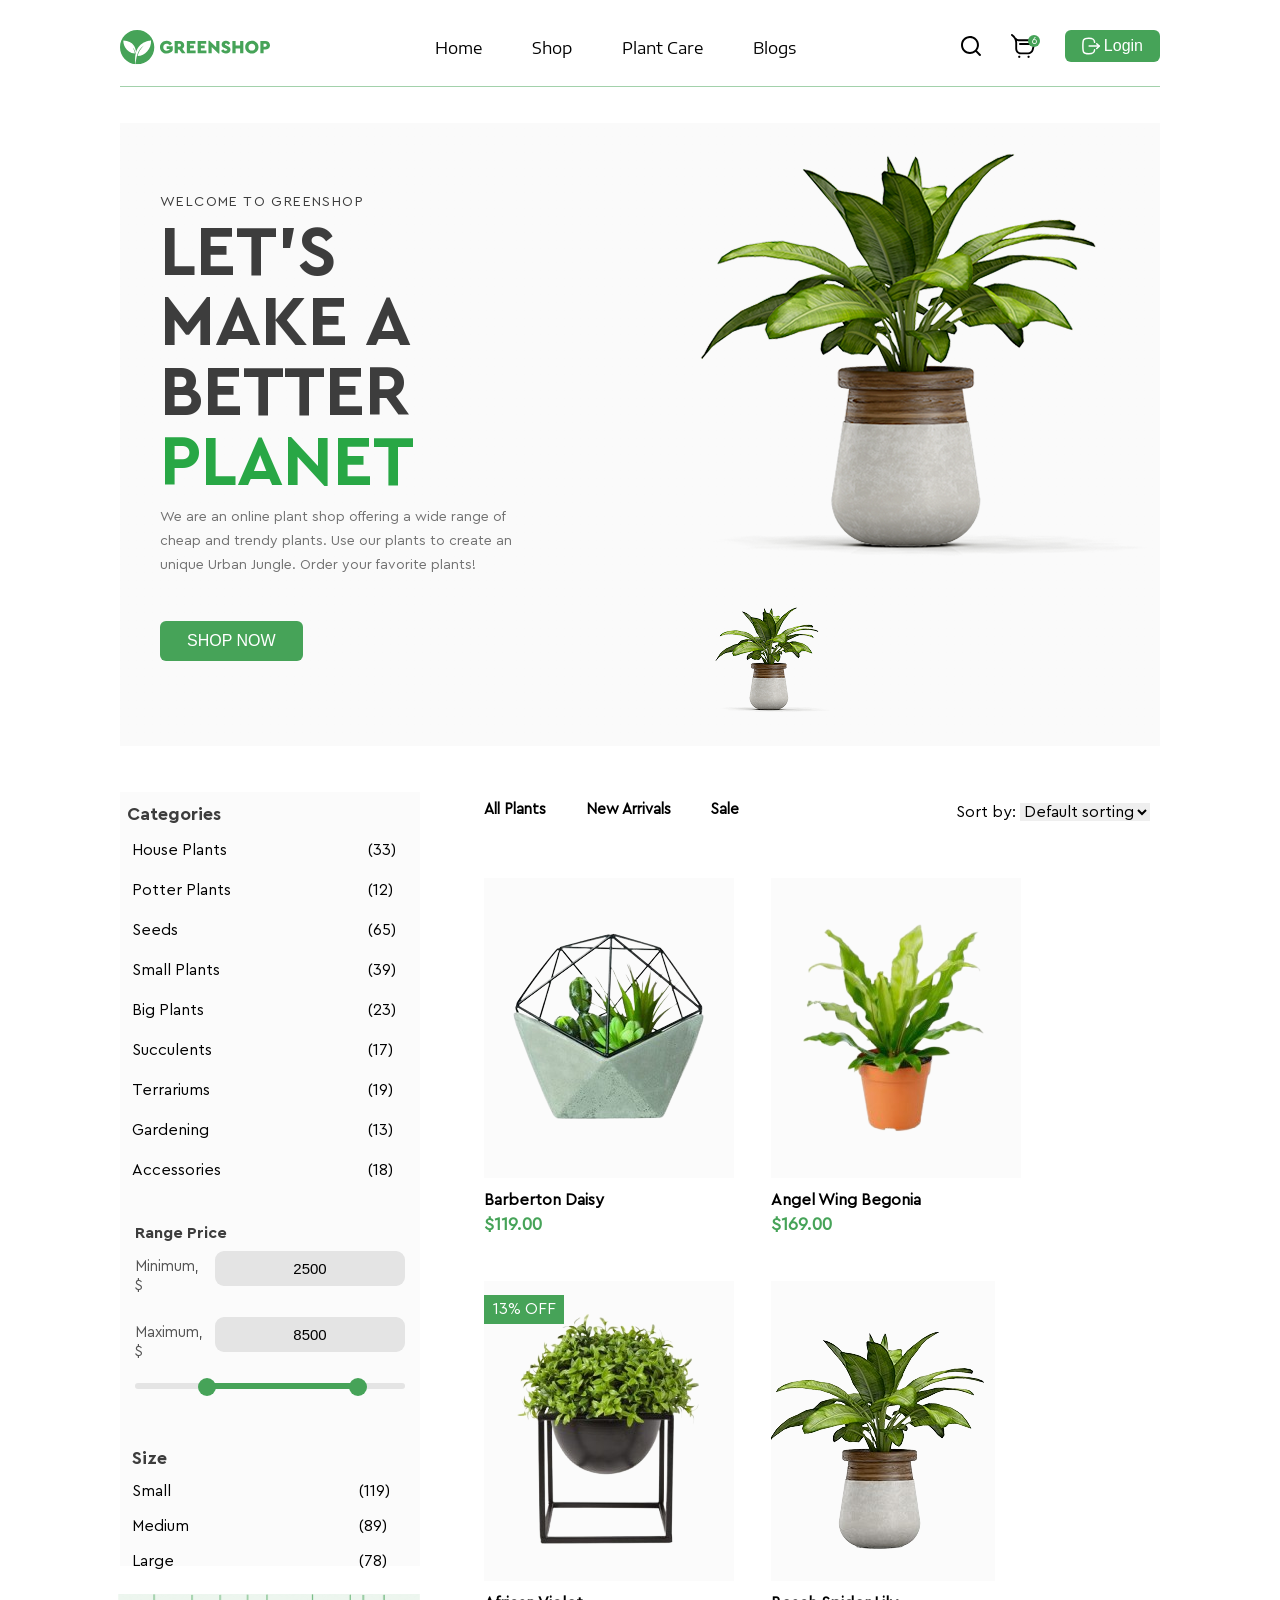
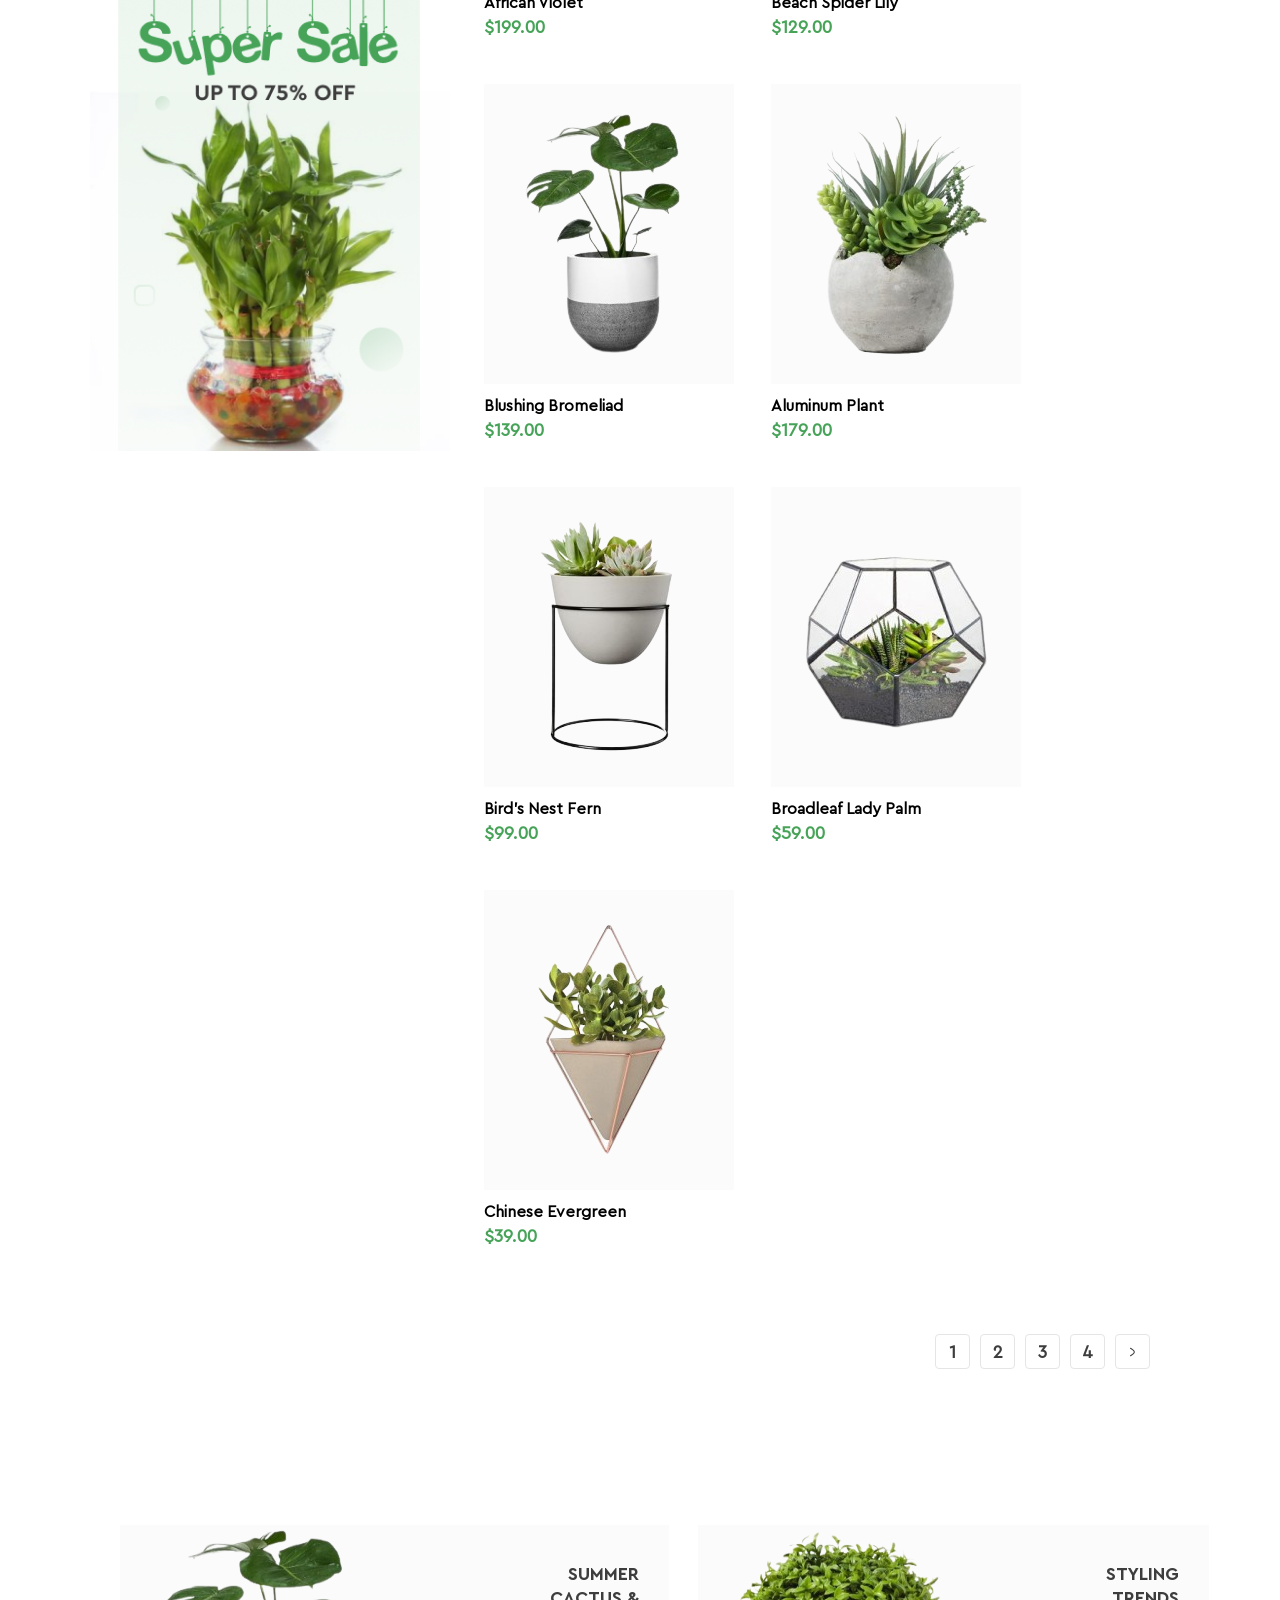
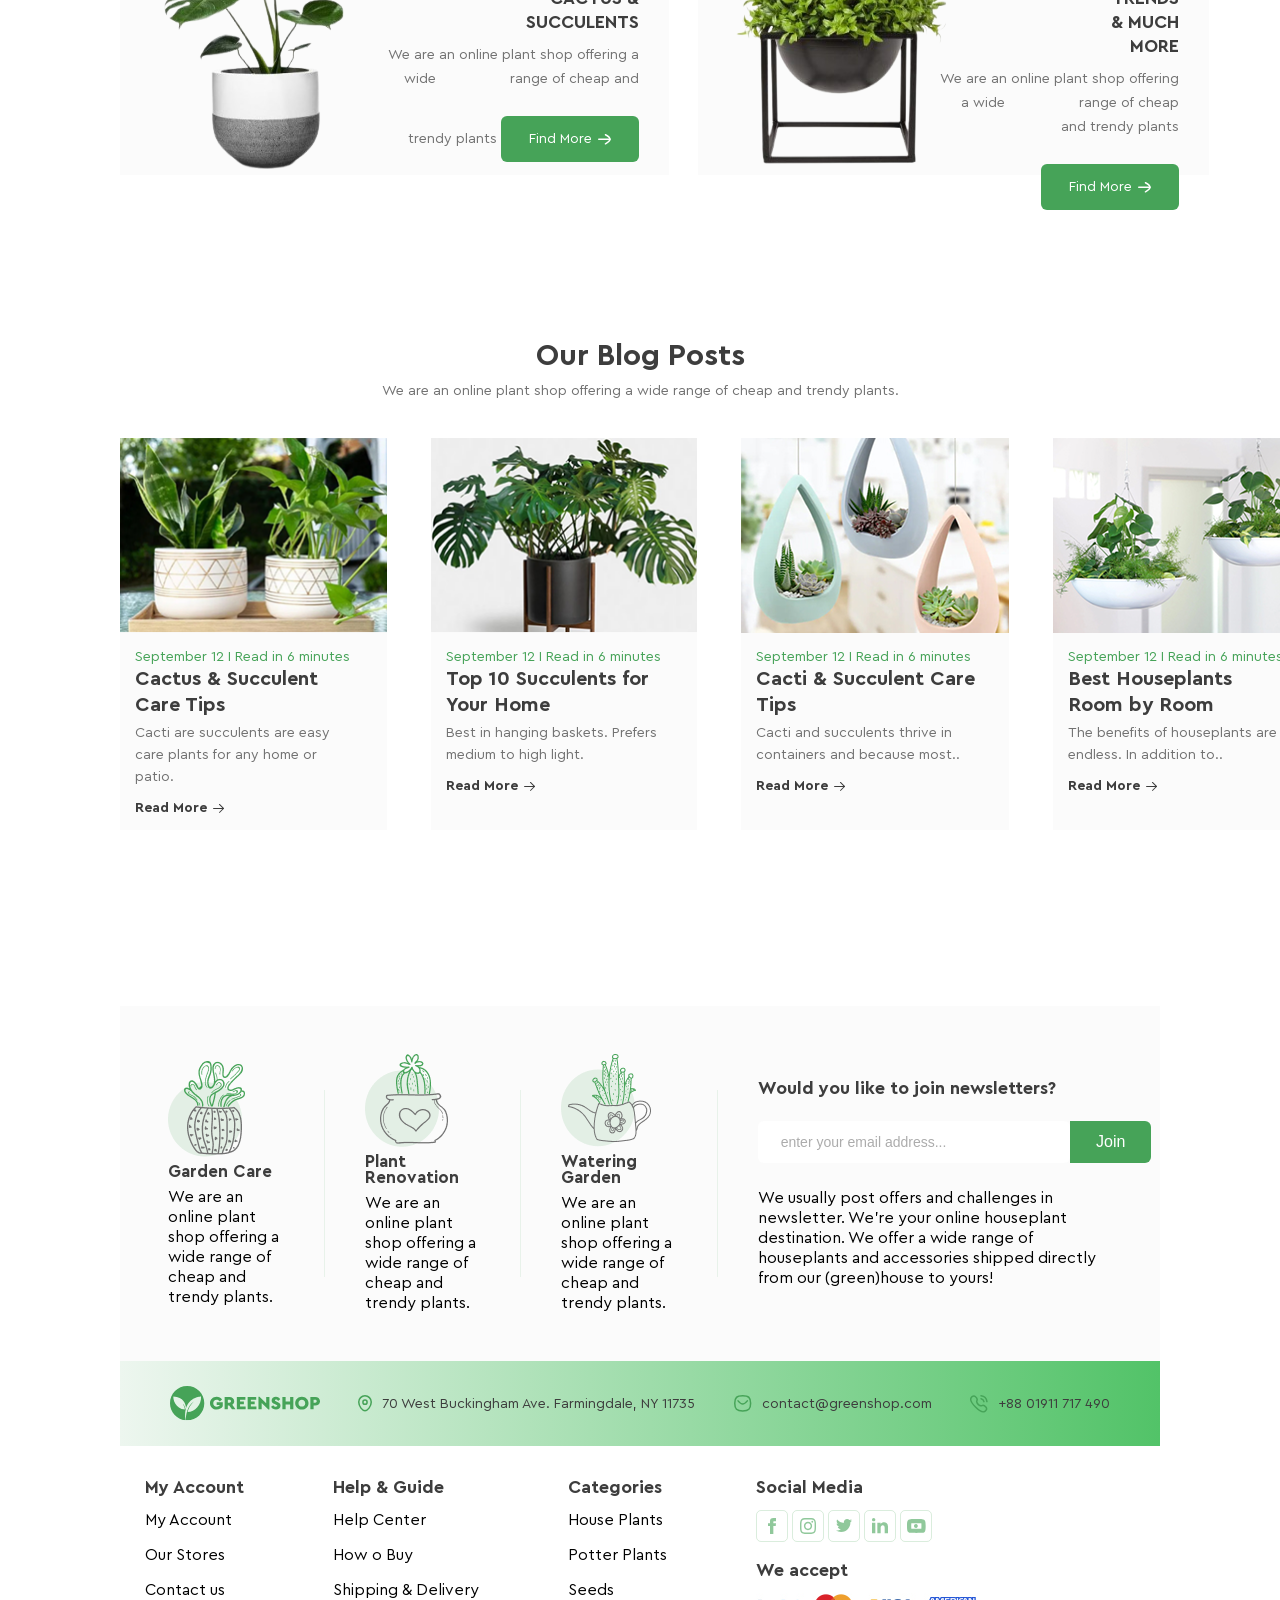
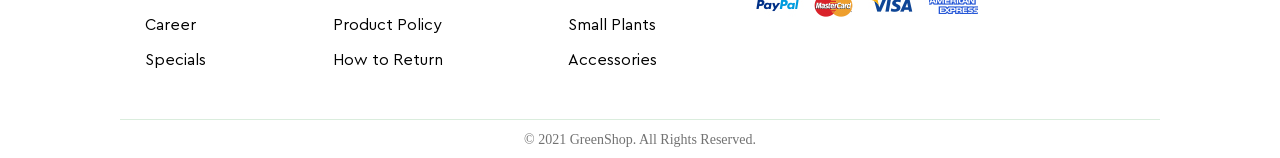
==== commit 9fe6a8e8: "add checkbox functionality" ====
--- a/index.html
+++ b/index.html
@@ -8,6 +8,7 @@
     <title>Main Page</title>
     <link rel="stylesheet" href="resources/css/reset.css">
     <link rel="stylesheet" href="resources/css/styles.css">
+    <!--    <link rel="stylesheet" href="resources/css/preloader.css">-->
 
     <link rel="preconnect" href="https://fonts.googleapis.com">
     <link rel="preconnect" href="https://fonts.gstatic.com" crossorigin>
@@ -15,6 +16,7 @@
           rel="stylesheet">
 </head>
 <body>
+
 <div class="container">
     <header class="header">
         <a href="#">
@@ -87,24 +89,24 @@
                 <path d="M17.1558 20.25H9.89066C6.78905 20.25 4.26569 17.7267 4.26569 14.6251V8.85947C4.26569 5.9762 2.82861 3.30739 0.421544 1.72031C-0.0107343 1.43531 -0.130077 0.853876 0.154921 0.421598C0.439919 -0.0107278 1.02131 -0.130118 1.45368 0.154974C2.82776 1.06097 3.94254 2.2559 4.73969 3.63167C4.91195 3.82466 6.30104 5.29699 8.57821 5.29699H19.3738C22.3191 5.24191 24.6245 8.19769 23.8544 11.0406L22.6117 15.9939C21.9829 18.4998 19.7394 20.25 17.1558 20.25ZM5.90415 6.64234C6.06001 7.36238 6.14068 8.10483 6.14068 8.85947V14.6251C6.14068 16.6928 7.82292 18.375 9.89066 18.375H17.1558C18.8782 18.375 20.3739 17.2082 20.793 15.5376L22.0358 10.5844C22.4933 8.89509 21.1233 7.13931 19.3738 7.17198H8.57817C7.54828 7.17198 6.65185 6.94993 5.90415 6.64234ZM9.42191 22.8281C9.42191 22.1809 8.89724 21.6563 8.25004 21.6563C6.69511 21.7182 6.69647 23.9387 8.25004 24C8.89724 24 9.42191 23.4753 9.42191 22.8281ZM18.75 22.8281C18.75 22.1809 18.2253 21.6563 17.5781 21.6563C16.0232 21.7182 16.0245 23.9387 17.5781 24C18.2253 24 18.75 23.4753 18.75 22.8281ZM20.3113 9.98446C20.3113 9.46668 19.8916 9.04697 19.3738 9.04697H8.95316C7.7093 9.09647 7.71023 10.8729 8.95316 10.922H19.3738C19.8916 10.922 20.3113 10.5022 20.3113 9.98446Z"/>
             </svg>
             <p class="cart-count">6</p>
-        <a href="public/registration.html">
-        <button class="btn">
-            <svg xmlns="http://www.w3.org/2000/svg" width="18" height="18" viewBox="0 0 18 18" fill="none">
-                <path d="M17.1601 9.1006H7.12598" stroke="white" stroke-width="1.5" stroke-linecap="round"
-                      stroke-linejoin="round"/>
-                <path d="M14.7213 6.67059L17.1613 9.10059L14.7213 11.5306" stroke="white" stroke-width="1.5"
-                      stroke-linecap="round" stroke-linejoin="round"/>
-                <path d="M12.6342 5.35826C12.3592 2.37493 11.2425 1.2916 6.80082 1.2916C0.883322 1.2916 0.883322 3.2166 0.883322 8.99993C0.883322 14.7833 0.883322 16.7083 6.80082 16.7083C11.2425 16.7083 12.3592 15.6249 12.6342 12.6416"
-                      stroke="white" stroke-width="1.5" stroke-linecap="round" stroke-linejoin="round"/>
-            </svg>
-            Login
-        </button>
-        </a>
+            <a href="public/registration.html">
+                <button class="btn">
+                    <svg xmlns="http://www.w3.org/2000/svg" width="18" height="18" viewBox="0 0 18 18" fill="none">
+                        <path d="M17.1601 9.1006H7.12598" stroke="white" stroke-width="1.5" stroke-linecap="round"
+                              stroke-linejoin="round"/>
+                        <path d="M14.7213 6.67059L17.1613 9.10059L14.7213 11.5306" stroke="white" stroke-width="1.5"
+                              stroke-linecap="round" stroke-linejoin="round"/>
+                        <path d="M12.6342 5.35826C12.3592 2.37493 11.2425 1.2916 6.80082 1.2916C0.883322 1.2916 0.883322 3.2166 0.883322 8.99993C0.883322 14.7833 0.883322 16.7083 6.80082 16.7083C11.2425 16.7083 12.3592 15.6249 12.6342 12.6416"
+                              stroke="white" stroke-width="1.5" stroke-linecap="round" stroke-linejoin="round"/>
+                    </svg>
+                    Login
+                </button>
+            </a>
         </div>
     </header>
 
     <main class="main">
-<!--        PROMO BANNER-->
+        <!--        PROMO BANNER-->
         <section class="promo">
             <div class="promo-info">
                 <span class="promo-welcome">Welcome to GreenShop</span>
@@ -123,23 +125,50 @@
             </div>
         </section>
 
-<!--        CATALOG-->
+        <!--        CATALOG-->
         <div class="layout">
             <aside class="layout-sidebar">
                 <nav class="categories">
                     <h1 class="categories-title">Categories</h1>
                     <div class="categories-list-section">
-                    <ul class="categories-list">
-                        <li class="categories-list-item">House Plants</li>
-                        <li class="categories-list-item">Potter Plants</li>
-                        <li class="categories-list-item">Seeds</li>
-                        <li class="categories-list-item">Small Plants</li>
-                        <li class="categories-list-item">Big Plants</li>
-                        <li class="categories-list-item">Succulents</li>
-                        <li class="categories-list-item">Terrariums</li>
-                        <li class="categories-list-item">Gardening</li>
-                        <li class="categories-list-item">Accessories</li>
-                    </ul>
+                        <ul class="categories-list">
+                            <li>
+                                <input type="checkbox" id="cat1" class="category-checkbox">
+                                <label for="cat1" class="categories-list-item">House Plants</label>
+                            </li>
+                            <li>
+                                <input type="checkbox" id="cat2" class="category-checkbox">
+                                <label for="cat2" class="categories-list-item">Potter Plants</label>
+                            </li>
+                            <li>
+                                <input type="checkbox" id="cat3" class="category-checkbox">
+                                <label for="cat3" class="categories-list-item">Seeds</label>
+                            </li>
+                            <li>
+                                <input type="checkbox" id="cat4" class="category-checkbox">
+                                <label for="cat4" class="categories-list-item">Small Plants</label>
+                            </li>
+                            <li>
+                                <input type="checkbox" id="cat5" class="category-checkbox">
+                                <label for="cat5" class="categories-list-item">Big Plants</label>
+                            </li>
+                            <li>
+                                <input type="checkbox" id="cat6" class="category-checkbox">
+                                <label for="cat6" class="categories-list-item">Succulents</label>
+                            </li>
+                            <li>
+                                <input type="checkbox" id="cat7" class="category-checkbox">
+                                <label for="cat7" class="categories-list-item">Terrariums</label>
+                            </li>
+                            <li>
+                                <input type="checkbox" id="cat8" class="category-checkbox">
+                                <label for="cat8" class="categories-list-item">Gardening</label>
+                            </li>
+                            <li>
+                                <input type="checkbox" id="cat9" class="category-checkbox">
+                                <label for="cat9" class="categories-list-item">Accessories</label>
+                            </li>
+                        </ul>
 
                         <ul class="categories-list-count">
                             <li class="categories-list-count-item">(33)</li>
@@ -202,7 +231,6 @@
                 </div>
 
 
-
                 <section class="sale-banner">
                     <img src="./resources/images/SuperSaleBanner.png" alt="Sale Promo Banner" class="sale-promo-banner">
                 </section>
@@ -229,7 +257,8 @@
                             <img src="./resources/images/products-images/image-1.png" alt="Product Images">
                             <div class="product-actions">
                                 <button class="action-btn add-to-cart" title="Add to cart">
-                                    <svg xmlns="http://www.w3.org/2000/svg" width="20" height="20" viewBox="0 0 20 20" fill="none">
+                                    <svg xmlns="http://www.w3.org/2000/svg" width="20" height="20" viewBox="0 0 20 20"
+                                         fill="none">
                                         <g clip-path="url(#clip0_2_1949)">
                                             <path d="M14.294 16.8745H8.24077C5.65655 16.8745 3.55412 14.7721 3.55412 12.1879V7.38405C3.55412 4.98175 2.35676 2.75813 0.351225 1.4358C-0.00894369 1.19834 -0.108379 0.713895 0.129078 0.353726C0.366535 -0.00648163 0.850939 -0.105956 1.21119 0.131579C2.35606 0.886442 3.28487 1.88204 3.94905 3.02832C4.09258 3.18911 5.24995 4.41584 7.14726 4.41584H16.142C18.596 4.36995 20.5168 6.83267 19.8752 9.20138L18.8397 13.3284C18.3159 15.4163 16.4466 16.8745 14.294 16.8745ZM4.91926 5.53677C5.04912 6.1367 5.11634 6.7553 5.11634 7.38405V12.1879C5.11634 13.9107 6.51796 15.3123 8.24077 15.3123H14.294C15.7291 15.3123 16.9752 14.3401 17.3245 12.9482L18.3599 8.82121C18.7412 7.41373 17.5997 5.95084 16.142 5.97806H7.14722C6.28913 5.97806 5.54224 5.79305 4.91926 5.53677ZM7.85021 19.0226C7.85021 18.4833 7.41307 18.0462 6.87383 18.0462C5.57828 18.0978 5.57942 19.9479 6.87383 19.999C7.41307 19.999 7.85021 19.5618 7.85021 19.0226ZM15.6222 19.0226C15.6222 18.4833 15.1851 18.0462 14.6459 18.0462C13.3503 18.0978 13.3514 19.9479 14.6459 19.999C15.1851 19.999 15.6222 19.5618 15.6222 19.0226ZM16.9231 8.32138C16.9231 7.88998 16.5734 7.54027 16.142 7.54027H7.45966C6.42329 7.58152 6.42407 9.0616 7.45966 9.10249H16.142C16.5734 9.10249 16.9231 8.75279 16.9231 8.32138Z"
                                                   fill="#46A358"/>
@@ -242,13 +271,15 @@
                                     </svg>
                                 </button>
                                 <button class="action-btn add-to-fav" title="Add to favorites">
-                                    <svg xmlns="http://www.w3.org/2000/svg" width="20" height="20" viewBox="0 0 20 20" fill="none">
+                                    <svg xmlns="http://www.w3.org/2000/svg" width="20" height="20" viewBox="0 0 20 20"
+                                         fill="none">
                                         <path d="M10 18.8873C9.71527 18.8873 9.44077 18.7842 9.22684 18.5968C8.41888 17.8903 7.63992 17.2264 6.95267 16.6408L6.94916 16.6377C4.93423 14.9207 3.19427 13.4378 1.98364 11.9771C0.630341 10.3441 0 8.79578 0 7.10434C0 5.46097 0.563507 3.94485 1.58661 2.83508C2.62192 1.71219 4.04251 1.09375 5.58716 1.09375C6.74164 1.09375 7.79892 1.45874 8.72955 2.1785C9.19922 2.54181 9.62494 2.98645 10 3.5051C10.3752 2.98645 10.8008 2.54181 11.2706 2.1785C12.2012 1.45874 13.2585 1.09375 14.413 1.09375C15.9575 1.09375 17.3782 1.71219 18.4135 2.83508C19.4366 3.94485 20 5.46097 20 7.10434C20 8.79578 19.3698 10.3441 18.0165 11.9769C16.8059 13.4378 15.0661 14.9205 13.0515 16.6374C12.363 17.224 11.5828 17.8889 10.773 18.5971C10.5592 18.7842 10.2846 18.8873 10 18.8873ZM5.58716 2.26532C4.37363 2.26532 3.25882 2.74963 2.44781 3.62915C1.62476 4.52194 1.17142 5.75607 1.17142 7.10434C1.17142 8.52692 1.70013 9.79919 2.88559 11.2296C4.03137 12.6122 5.73563 14.0645 7.70889 15.7462L7.71255 15.7492C8.4024 16.3371 9.18442 17.0036 9.99832 17.7153C10.8171 17.0023 11.6003 16.3347 12.2916 15.7458C14.2647 14.0642 15.9688 12.6122 17.1146 11.2296C18.2999 9.79919 18.8286 8.52692 18.8286 7.10434C18.8286 5.75607 18.3752 4.52194 17.5522 3.62915C16.7413 2.74963 15.6264 2.26532 14.413 2.26532C13.524 2.26532 12.7078 2.54791 11.9872 3.10516C11.3449 3.60199 10.8975 4.23004 10.6352 4.66949C10.5003 4.89548 10.2629 5.03036 10 5.03036C9.73709 5.03036 9.49966 4.89548 9.36478 4.66949C9.10263 4.23004 8.65524 3.60199 8.01285 3.10516C7.29218 2.54791 6.47598 2.26532 5.58716 2.26532Z"
                                               fill="#3D3D3D"/>
                                     </svg>
                                 </button>
                                 <button class="action-btn view-product" title="Quick view">
-                                    <svg xmlns="http://www.w3.org/2000/svg" width="20" height="20" viewBox="0 0 20 20" fill="none">
+                                    <svg xmlns="http://www.w3.org/2000/svg" width="20" height="20" viewBox="0 0 20 20"
+                                         fill="none">
                                         <g clip-path="url(#clip0_2_1953)">
                                             <path d="M14.5656 16.0023C10.5704 19.1859 4.98549 18.3049 2.02729 14.6536C-0.827886 11.1285 -0.64932 6.04314 2.44811 2.82458C5.64856 -0.50074 10.6802 -0.944658 14.3277 1.78316C15.6345 2.76027 16.6104 4.00337 17.246 5.50807C17.8853 7.02151 18.0795 8.59614 17.8578 10.2201C17.6368 11.8365 16.9918 13.2769 15.9423 14.6212C16.0272 14.6767 16.1178 14.7167 16.1827 14.7816C17.3365 15.9305 18.4859 17.0836 19.6397 18.2325C19.9132 18.5047 20.0493 18.8218 19.9682 19.204C19.8071 19.9644 18.9018 20.2579 18.3211 19.7359C18.0489 19.4918 17.7985 19.2227 17.54 18.9642C16.5923 18.0171 15.6451 17.0693 14.6973 16.1221C14.658 16.0847 14.6168 16.0497 14.5656 16.0023ZM15.9529 8.98636C15.9629 5.12659 12.8468 2.00605 8.97825 2.00043C5.12035 1.99481 2.00669 5.09037 1.98983 8.94765C1.97297 12.8168 5.08289 15.9461 8.96326 15.9642C12.8055 15.9823 15.9429 12.8499 15.9529 8.98636Z"
                                                   fill="#3D3D3D"/>
@@ -270,7 +301,8 @@
                             <img src="./resources/images/products-images/image-2.png" alt="Product Images">
                             <div class="product-actions">
                                 <button class="action-btn add-to-cart" title="Add to cart">
-                                    <svg xmlns="http://www.w3.org/2000/svg" width="20" height="20" viewBox="0 0 20 20" fill="none">
+                                    <svg xmlns="http://www.w3.org/2000/svg" width="20" height="20" viewBox="0 0 20 20"
+                                         fill="none">
                                         <g clip-path="url(#clip0_2_1949)">
                                             <path d="M14.294 16.8745H8.24077C5.65655 16.8745 3.55412 14.7721 3.55412 12.1879V7.38405C3.55412 4.98175 2.35676 2.75813 0.351225 1.4358C-0.00894369 1.19834 -0.108379 0.713895 0.129078 0.353726C0.366535 -0.00648163 0.850939 -0.105956 1.21119 0.131579C2.35606 0.886442 3.28487 1.88204 3.94905 3.02832C4.09258 3.18911 5.24995 4.41584 7.14726 4.41584H16.142C18.596 4.36995 20.5168 6.83267 19.8752 9.20138L18.8397 13.3284C18.3159 15.4163 16.4466 16.8745 14.294 16.8745ZM4.91926 5.53677C5.04912 6.1367 5.11634 6.7553 5.11634 7.38405V12.1879C5.11634 13.9107 6.51796 15.3123 8.24077 15.3123H14.294C15.7291 15.3123 16.9752 14.3401 17.3245 12.9482L18.3599 8.82121C18.7412 7.41373 17.5997 5.95084 16.142 5.97806H7.14722C6.28913 5.97806 5.54224 5.79305 4.91926 5.53677ZM7.85021 19.0226C7.85021 18.4833 7.41307 18.0462 6.87383 18.0462C5.57828 18.0978 5.57942 19.9479 6.87383 19.999C7.41307 19.999 7.85021 19.5618 7.85021 19.0226ZM15.6222 19.0226C15.6222 18.4833 15.1851 18.0462 14.6459 18.0462C13.3503 18.0978 13.3514 19.9479 14.6459 19.999C15.1851 19.999 15.6222 19.5618 15.6222 19.0226ZM16.9231 8.32138C16.9231 7.88998 16.5734 7.54027 16.142 7.54027H7.45966C6.42329 7.58152 6.42407 9.0616 7.45966 9.10249H16.142C16.5734 9.10249 16.9231 8.75279 16.9231 8.32138Z"
                                                   fill="#46A358"/>
@@ -283,13 +315,15 @@
                                     </svg>
                                 </button>
                                 <button class="action-btn add-to-fav" title="Add to favorites">
-                                    <svg xmlns="http://www.w3.org/2000/svg" width="20" height="20" viewBox="0 0 20 20" fill="none">
+                                    <svg xmlns="http://www.w3.org/2000/svg" width="20" height="20" viewBox="0 0 20 20"
+                                         fill="none">
                                         <path d="M10 18.8873C9.71527 18.8873 9.44077 18.7842 9.22684 18.5968C8.41888 17.8903 7.63992 17.2264 6.95267 16.6408L6.94916 16.6377C4.93423 14.9207 3.19427 13.4378 1.98364 11.9771C0.630341 10.3441 0 8.79578 0 7.10434C0 5.46097 0.563507 3.94485 1.58661 2.83508C2.62192 1.71219 4.04251 1.09375 5.58716 1.09375C6.74164 1.09375 7.79892 1.45874 8.72955 2.1785C9.19922 2.54181 9.62494 2.98645 10 3.5051C10.3752 2.98645 10.8008 2.54181 11.2706 2.1785C12.2012 1.45874 13.2585 1.09375 14.413 1.09375C15.9575 1.09375 17.3782 1.71219 18.4135 2.83508C19.4366 3.94485 20 5.46097 20 7.10434C20 8.79578 19.3698 10.3441 18.0165 11.9769C16.8059 13.4378 15.0661 14.9205 13.0515 16.6374C12.363 17.224 11.5828 17.8889 10.773 18.5971C10.5592 18.7842 10.2846 18.8873 10 18.8873ZM5.58716 2.26532C4.37363 2.26532 3.25882 2.74963 2.44781 3.62915C1.62476 4.52194 1.17142 5.75607 1.17142 7.10434C1.17142 8.52692 1.70013 9.79919 2.88559 11.2296C4.03137 12.6122 5.73563 14.0645 7.70889 15.7462L7.71255 15.7492C8.4024 16.3371 9.18442 17.0036 9.99832 17.7153C10.8171 17.0023 11.6003 16.3347 12.2916 15.7458C14.2647 14.0642 15.9688 12.6122 17.1146 11.2296C18.2999 9.79919 18.8286 8.52692 18.8286 7.10434C18.8286 5.75607 18.3752 4.52194 17.5522 3.62915C16.7413 2.74963 15.6264 2.26532 14.413 2.26532C13.524 2.26532 12.7078 2.54791 11.9872 3.10516C11.3449 3.60199 10.8975 4.23004 10.6352 4.66949C10.5003 4.89548 10.2629 5.03036 10 5.03036C9.73709 5.03036 9.49966 4.89548 9.36478 4.66949C9.10263 4.23004 8.65524 3.60199 8.01285 3.10516C7.29218 2.54791 6.47598 2.26532 5.58716 2.26532Z"
                                               fill="#3D3D3D"/>
                                     </svg>
                                 </button>
                                 <button class="action-btn view-product" title="Quick view">
-                                    <svg xmlns="http://www.w3.org/2000/svg" width="20" height="20" viewBox="0 0 20 20" fill="none">
+                                    <svg xmlns="http://www.w3.org/2000/svg" width="20" height="20" viewBox="0 0 20 20"
+                                         fill="none">
                                         <g clip-path="url(#clip0_2_1953)">
                                             <path d="M14.5656 16.0023C10.5704 19.1859 4.98549 18.3049 2.02729 14.6536C-0.827886 11.1285 -0.64932 6.04314 2.44811 2.82458C5.64856 -0.50074 10.6802 -0.944658 14.3277 1.78316C15.6345 2.76027 16.6104 4.00337 17.246 5.50807C17.8853 7.02151 18.0795 8.59614 17.8578 10.2201C17.6368 11.8365 16.9918 13.2769 15.9423 14.6212C16.0272 14.6767 16.1178 14.7167 16.1827 14.7816C17.3365 15.9305 18.4859 17.0836 19.6397 18.2325C19.9132 18.5047 20.0493 18.8218 19.9682 19.204C19.8071 19.9644 18.9018 20.2579 18.3211 19.7359C18.0489 19.4918 17.7985 19.2227 17.54 18.9642C16.5923 18.0171 15.6451 17.0693 14.6973 16.1221C14.658 16.0847 14.6168 16.0497 14.5656 16.0023ZM15.9529 8.98636C15.9629 5.12659 12.8468 2.00605 8.97825 2.00043C5.12035 1.99481 2.00669 5.09037 1.98983 8.94765C1.97297 12.8168 5.08289 15.9461 8.96326 15.9642C12.8055 15.9823 15.9429 12.8499 15.9529 8.98636Z"
                                                   fill="#3D3D3D"/>
@@ -312,7 +346,8 @@
                             <img src="./resources/images/products-images/image-3.png" alt="Product Images">
                             <div class="product-actions">
                                 <button class="action-btn add-to-cart" title="Add to cart">
-                                    <svg xmlns="http://www.w3.org/2000/svg" width="20" height="20" viewBox="0 0 20 20" fill="none">
+                                    <svg xmlns="http://www.w3.org/2000/svg" width="20" height="20" viewBox="0 0 20 20"
+                                         fill="none">
                                         <g clip-path="url(#clip0_2_1949)">
                                             <path d="M14.294 16.8745H8.24077C5.65655 16.8745 3.55412 14.7721 3.55412 12.1879V7.38405C3.55412 4.98175 2.35676 2.75813 0.351225 1.4358C-0.00894369 1.19834 -0.108379 0.713895 0.129078 0.353726C0.366535 -0.00648163 0.850939 -0.105956 1.21119 0.131579C2.35606 0.886442 3.28487 1.88204 3.94905 3.02832C4.09258 3.18911 5.24995 4.41584 7.14726 4.41584H16.142C18.596 4.36995 20.5168 6.83267 19.8752 9.20138L18.8397 13.3284C18.3159 15.4163 16.4466 16.8745 14.294 16.8745ZM4.91926 5.53677C5.04912 6.1367 5.11634 6.7553 5.11634 7.38405V12.1879C5.11634 13.9107 6.51796 15.3123 8.24077 15.3123H14.294C15.7291 15.3123 16.9752 14.3401 17.3245 12.9482L18.3599 8.82121C18.7412 7.41373 17.5997 5.95084 16.142 5.97806H7.14722C6.28913 5.97806 5.54224 5.79305 4.91926 5.53677ZM7.85021 19.0226C7.85021 18.4833 7.41307 18.0462 6.87383 18.0462C5.57828 18.0978 5.57942 19.9479 6.87383 19.999C7.41307 19.999 7.85021 19.5618 7.85021 19.0226ZM15.6222 19.0226C15.6222 18.4833 15.1851 18.0462 14.6459 18.0462C13.3503 18.0978 13.3514 19.9479 14.6459 19.999C15.1851 19.999 15.6222 19.5618 15.6222 19.0226ZM16.9231 8.32138C16.9231 7.88998 16.5734 7.54027 16.142 7.54027H7.45966C6.42329 7.58152 6.42407 9.0616 7.45966 9.10249H16.142C16.5734 9.10249 16.9231 8.75279 16.9231 8.32138Z"
                                                   fill="#46A358"/>
@@ -325,13 +360,15 @@
                                     </svg>
                                 </button>
                                 <button class="action-btn add-to-fav" title="Add to favorites">
-                                    <svg xmlns="http://www.w3.org/2000/svg" width="20" height="20" viewBox="0 0 20 20" fill="none">
+                                    <svg xmlns="http://www.w3.org/2000/svg" width="20" height="20" viewBox="0 0 20 20"
+                                         fill="none">
                                         <path d="M10 18.8873C9.71527 18.8873 9.44077 18.7842 9.22684 18.5968C8.41888 17.8903 7.63992 17.2264 6.95267 16.6408L6.94916 16.6377C4.93423 14.9207 3.19427 13.4378 1.98364 11.9771C0.630341 10.3441 0 8.79578 0 7.10434C0 5.46097 0.563507 3.94485 1.58661 2.83508C2.62192 1.71219 4.04251 1.09375 5.58716 1.09375C6.74164 1.09375 7.79892 1.45874 8.72955 2.1785C9.19922 2.54181 9.62494 2.98645 10 3.5051C10.3752 2.98645 10.8008 2.54181 11.2706 2.1785C12.2012 1.45874 13.2585 1.09375 14.413 1.09375C15.9575 1.09375 17.3782 1.71219 18.4135 2.83508C19.4366 3.94485 20 5.46097 20 7.10434C20 8.79578 19.3698 10.3441 18.0165 11.9769C16.8059 13.4378 15.0661 14.9205 13.0515 16.6374C12.363 17.224 11.5828 17.8889 10.773 18.5971C10.5592 18.7842 10.2846 18.8873 10 18.8873ZM5.58716 2.26532C4.37363 2.26532 3.25882 2.74963 2.44781 3.62915C1.62476 4.52194 1.17142 5.75607 1.17142 7.10434C1.17142 8.52692 1.70013 9.79919 2.88559 11.2296C4.03137 12.6122 5.73563 14.0645 7.70889 15.7462L7.71255 15.7492C8.4024 16.3371 9.18442 17.0036 9.99832 17.7153C10.8171 17.0023 11.6003 16.3347 12.2916 15.7458C14.2647 14.0642 15.9688 12.6122 17.1146 11.2296C18.2999 9.79919 18.8286 8.52692 18.8286 7.10434C18.8286 5.75607 18.3752 4.52194 17.5522 3.62915C16.7413 2.74963 15.6264 2.26532 14.413 2.26532C13.524 2.26532 12.7078 2.54791 11.9872 3.10516C11.3449 3.60199 10.8975 4.23004 10.6352 4.66949C10.5003 4.89548 10.2629 5.03036 10 5.03036C9.73709 5.03036 9.49966 4.89548 9.36478 4.66949C9.10263 4.23004 8.65524 3.60199 8.01285 3.10516C7.29218 2.54791 6.47598 2.26532 5.58716 2.26532Z"
                                               fill="#3D3D3D"/>
                                     </svg>
                                 </button>
                                 <button class="action-btn view-product" title="Quick view">
-                                    <svg xmlns="http://www.w3.org/2000/svg" width="20" height="20" viewBox="0 0 20 20" fill="none">
+                                    <svg xmlns="http://www.w3.org/2000/svg" width="20" height="20" viewBox="0 0 20 20"
+                                         fill="none">
                                         <g clip-path="url(#clip0_2_1953)">
                                             <path d="M14.5656 16.0023C10.5704 19.1859 4.98549 18.3049 2.02729 14.6536C-0.827886 11.1285 -0.64932 6.04314 2.44811 2.82458C5.64856 -0.50074 10.6802 -0.944658 14.3277 1.78316C15.6345 2.76027 16.6104 4.00337 17.246 5.50807C17.8853 7.02151 18.0795 8.59614 17.8578 10.2201C17.6368 11.8365 16.9918 13.2769 15.9423 14.6212C16.0272 14.6767 16.1178 14.7167 16.1827 14.7816C17.3365 15.9305 18.4859 17.0836 19.6397 18.2325C19.9132 18.5047 20.0493 18.8218 19.9682 19.204C19.8071 19.9644 18.9018 20.2579 18.3211 19.7359C18.0489 19.4918 17.7985 19.2227 17.54 18.9642C16.5923 18.0171 15.6451 17.0693 14.6973 16.1221C14.658 16.0847 14.6168 16.0497 14.5656 16.0023ZM15.9529 8.98636C15.9629 5.12659 12.8468 2.00605 8.97825 2.00043C5.12035 1.99481 2.00669 5.09037 1.98983 8.94765C1.97297 12.8168 5.08289 15.9461 8.96326 15.9642C12.8055 15.9823 15.9429 12.8499 15.9529 8.98636Z"
                                                   fill="#3D3D3D"/>
@@ -353,7 +390,8 @@
                             <img src="./resources/images/products-images/image-4.png" alt="Product Images">
                             <div class="product-actions">
                                 <button class="action-btn add-to-cart" title="Add to cart">
-                                    <svg xmlns="http://www.w3.org/2000/svg" width="20" height="20" viewBox="0 0 20 20" fill="none">
+                                    <svg xmlns="http://www.w3.org/2000/svg" width="20" height="20" viewBox="0 0 20 20"
+                                         fill="none">
                                         <g clip-path="url(#clip0_2_1949)">
                                             <path d="M14.294 16.8745H8.24077C5.65655 16.8745 3.55412 14.7721 3.55412 12.1879V7.38405C3.55412 4.98175 2.35676 2.75813 0.351225 1.4358C-0.00894369 1.19834 -0.108379 0.713895 0.129078 0.353726C0.366535 -0.00648163 0.850939 -0.105956 1.21119 0.131579C2.35606 0.886442 3.28487 1.88204 3.94905 3.02832C4.09258 3.18911 5.24995 4.41584 7.14726 4.41584H16.142C18.596 4.36995 20.5168 6.83267 19.8752 9.20138L18.8397 13.3284C18.3159 15.4163 16.4466 16.8745 14.294 16.8745ZM4.91926 5.53677C5.04912 6.1367 5.11634 6.7553 5.11634 7.38405V12.1879C5.11634 13.9107 6.51796 15.3123 8.24077 15.3123H14.294C15.7291 15.3123 16.9752 14.3401 17.3245 12.9482L18.3599 8.82121C18.7412 7.41373 17.5997 5.95084 16.142 5.97806H7.14722C6.28913 5.97806 5.54224 5.79305 4.91926 5.53677ZM7.85021 19.0226C7.85021 18.4833 7.41307 18.0462 6.87383 18.0462C5.57828 18.0978 5.57942 19.9479 6.87383 19.999C7.41307 19.999 7.85021 19.5618 7.85021 19.0226ZM15.6222 19.0226C15.6222 18.4833 15.1851 18.0462 14.6459 18.0462C13.3503 18.0978 13.3514 19.9479 14.6459 19.999C15.1851 19.999 15.6222 19.5618 15.6222 19.0226ZM16.9231 8.32138C16.9231 7.88998 16.5734 7.54027 16.142 7.54027H7.45966C6.42329 7.58152 6.42407 9.0616 7.45966 9.10249H16.142C16.5734 9.10249 16.9231 8.75279 16.9231 8.32138Z"
                                                   fill="#46A358"/>
@@ -366,13 +404,15 @@
                                     </svg>
                                 </button>
                                 <button class="action-btn add-to-fav" title="Add to favorites">
-                                    <svg xmlns="http://www.w3.org/2000/svg" width="20" height="20" viewBox="0 0 20 20" fill="none">
+                                    <svg xmlns="http://www.w3.org/2000/svg" width="20" height="20" viewBox="0 0 20 20"
+                                         fill="none">
                                         <path d="M10 18.8873C9.71527 18.8873 9.44077 18.7842 9.22684 18.5968C8.41888 17.8903 7.63992 17.2264 6.95267 16.6408L6.94916 16.6377C4.93423 14.9207 3.19427 13.4378 1.98364 11.9771C0.630341 10.3441 0 8.79578 0 7.10434C0 5.46097 0.563507 3.94485 1.58661 2.83508C2.62192 1.71219 4.04251 1.09375 5.58716 1.09375C6.74164 1.09375 7.79892 1.45874 8.72955 2.1785C9.19922 2.54181 9.62494 2.98645 10 3.5051C10.3752 2.98645 10.8008 2.54181 11.2706 2.1785C12.2012 1.45874 13.2585 1.09375 14.413 1.09375C15.9575 1.09375 17.3782 1.71219 18.4135 2.83508C19.4366 3.94485 20 5.46097 20 7.10434C20 8.79578 19.3698 10.3441 18.0165 11.9769C16.8059 13.4378 15.0661 14.9205 13.0515 16.6374C12.363 17.224 11.5828 17.8889 10.773 18.5971C10.5592 18.7842 10.2846 18.8873 10 18.8873ZM5.58716 2.26532C4.37363 2.26532 3.25882 2.74963 2.44781 3.62915C1.62476 4.52194 1.17142 5.75607 1.17142 7.10434C1.17142 8.52692 1.70013 9.79919 2.88559 11.2296C4.03137 12.6122 5.73563 14.0645 7.70889 15.7462L7.71255 15.7492C8.4024 16.3371 9.18442 17.0036 9.99832 17.7153C10.8171 17.0023 11.6003 16.3347 12.2916 15.7458C14.2647 14.0642 15.9688 12.6122 17.1146 11.2296C18.2999 9.79919 18.8286 8.52692 18.8286 7.10434C18.8286 5.75607 18.3752 4.52194 17.5522 3.62915C16.7413 2.74963 15.6264 2.26532 14.413 2.26532C13.524 2.26532 12.7078 2.54791 11.9872 3.10516C11.3449 3.60199 10.8975 4.23004 10.6352 4.66949C10.5003 4.89548 10.2629 5.03036 10 5.03036C9.73709 5.03036 9.49966 4.89548 9.36478 4.66949C9.10263 4.23004 8.65524 3.60199 8.01285 3.10516C7.29218 2.54791 6.47598 2.26532 5.58716 2.26532Z"
                                               fill="#3D3D3D"/>
                                     </svg>
                                 </button>
                                 <button class="action-btn view-product" title="Quick view">
-                                    <svg xmlns="http://www.w3.org/2000/svg" width="20" height="20" viewBox="0 0 20 20" fill="none">
+                                    <svg xmlns="http://www.w3.org/2000/svg" width="20" height="20" viewBox="0 0 20 20"
+                                         fill="none">
                                         <g clip-path="url(#clip0_2_1953)">
                                             <path d="M14.5656 16.0023C10.5704 19.1859 4.98549 18.3049 2.02729 14.6536C-0.827886 11.1285 -0.64932 6.04314 2.44811 2.82458C5.64856 -0.50074 10.6802 -0.944658 14.3277 1.78316C15.6345 2.76027 16.6104 4.00337 17.246 5.50807C17.8853 7.02151 18.0795 8.59614 17.8578 10.2201C17.6368 11.8365 16.9918 13.2769 15.9423 14.6212C16.0272 14.6767 16.1178 14.7167 16.1827 14.7816C17.3365 15.9305 18.4859 17.0836 19.6397 18.2325C19.9132 18.5047 20.0493 18.8218 19.9682 19.204C19.8071 19.9644 18.9018 20.2579 18.3211 19.7359C18.0489 19.4918 17.7985 19.2227 17.54 18.9642C16.5923 18.0171 15.6451 17.0693 14.6973 16.1221C14.658 16.0847 14.6168 16.0497 14.5656 16.0023ZM15.9529 8.98636C15.9629 5.12659 12.8468 2.00605 8.97825 2.00043C5.12035 1.99481 2.00669 5.09037 1.98983 8.94765C1.97297 12.8168 5.08289 15.9461 8.96326 15.9642C12.8055 15.9823 15.9429 12.8499 15.9529 8.98636Z"
                                                   fill="#3D3D3D"/>
@@ -394,7 +434,8 @@
                             <img src="./resources/images/products-images/image-5.png" alt="Product Images">
                             <div class="product-actions">
                                 <button class="action-btn add-to-cart" title="Add to cart">
-                                    <svg xmlns="http://www.w3.org/2000/svg" width="20" height="20" viewBox="0 0 20 20" fill="none">
+                                    <svg xmlns="http://www.w3.org/2000/svg" width="20" height="20" viewBox="0 0 20 20"
+                                         fill="none">
                                         <g clip-path="url(#clip0_2_1949)">
                                             <path d="M14.294 16.8745H8.24077C5.65655 16.8745 3.55412 14.7721 3.55412 12.1879V7.38405C3.55412 4.98175 2.35676 2.75813 0.351225 1.4358C-0.00894369 1.19834 -0.108379 0.713895 0.129078 0.353726C0.366535 -0.00648163 0.850939 -0.105956 1.21119 0.131579C2.35606 0.886442 3.28487 1.88204 3.94905 3.02832C4.09258 3.18911 5.24995 4.41584 7.14726 4.41584H16.142C18.596 4.36995 20.5168 6.83267 19.8752 9.20138L18.8397 13.3284C18.3159 15.4163 16.4466 16.8745 14.294 16.8745ZM4.91926 5.53677C5.04912 6.1367 5.11634 6.7553 5.11634 7.38405V12.1879C5.11634 13.9107 6.51796 15.3123 8.24077 15.3123H14.294C15.7291 15.3123 16.9752 14.3401 17.3245 12.9482L18.3599 8.82121C18.7412 7.41373 17.5997 5.95084 16.142 5.97806H7.14722C6.28913 5.97806 5.54224 5.79305 4.91926 5.53677ZM7.85021 19.0226C7.85021 18.4833 7.41307 18.0462 6.87383 18.0462C5.57828 18.0978 5.57942 19.9479 6.87383 19.999C7.41307 19.999 7.85021 19.5618 7.85021 19.0226ZM15.6222 19.0226C15.6222 18.4833 15.1851 18.0462 14.6459 18.0462C13.3503 18.0978 13.3514 19.9479 14.6459 19.999C15.1851 19.999 15.6222 19.5618 15.6222 19.0226ZM16.9231 8.32138C16.9231 7.88998 16.5734 7.54027 16.142 7.54027H7.45966C6.42329 7.58152 6.42407 9.0616 7.45966 9.10249H16.142C16.5734 9.10249 16.9231 8.75279 16.9231 8.32138Z"
                                                   fill="#46A358"/>
@@ -407,13 +448,15 @@
                                     </svg>
                                 </button>
                                 <button class="action-btn add-to-fav" title="Add to favorites">
-                                    <svg xmlns="http://www.w3.org/2000/svg" width="20" height="20" viewBox="0 0 20 20" fill="none">
+                                    <svg xmlns="http://www.w3.org/2000/svg" width="20" height="20" viewBox="0 0 20 20"
+                                         fill="none">
                                         <path d="M10 18.8873C9.71527 18.8873 9.44077 18.7842 9.22684 18.5968C8.41888 17.8903 7.63992 17.2264 6.95267 16.6408L6.94916 16.6377C4.93423 14.9207 3.19427 13.4378 1.98364 11.9771C0.630341 10.3441 0 8.79578 0 7.10434C0 5.46097 0.563507 3.94485 1.58661 2.83508C2.62192 1.71219 4.04251 1.09375 5.58716 1.09375C6.74164 1.09375 7.79892 1.45874 8.72955 2.1785C9.19922 2.54181 9.62494 2.98645 10 3.5051C10.3752 2.98645 10.8008 2.54181 11.2706 2.1785C12.2012 1.45874 13.2585 1.09375 14.413 1.09375C15.9575 1.09375 17.3782 1.71219 18.4135 2.83508C19.4366 3.94485 20 5.46097 20 7.10434C20 8.79578 19.3698 10.3441 18.0165 11.9769C16.8059 13.4378 15.0661 14.9205 13.0515 16.6374C12.363 17.224 11.5828 17.8889 10.773 18.5971C10.5592 18.7842 10.2846 18.8873 10 18.8873ZM5.58716 2.26532C4.37363 2.26532 3.25882 2.74963 2.44781 3.62915C1.62476 4.52194 1.17142 5.75607 1.17142 7.10434C1.17142 8.52692 1.70013 9.79919 2.88559 11.2296C4.03137 12.6122 5.73563 14.0645 7.70889 15.7462L7.71255 15.7492C8.4024 16.3371 9.18442 17.0036 9.99832 17.7153C10.8171 17.0023 11.6003 16.3347 12.2916 15.7458C14.2647 14.0642 15.9688 12.6122 17.1146 11.2296C18.2999 9.79919 18.8286 8.52692 18.8286 7.10434C18.8286 5.75607 18.3752 4.52194 17.5522 3.62915C16.7413 2.74963 15.6264 2.26532 14.413 2.26532C13.524 2.26532 12.7078 2.54791 11.9872 3.10516C11.3449 3.60199 10.8975 4.23004 10.6352 4.66949C10.5003 4.89548 10.2629 5.03036 10 5.03036C9.73709 5.03036 9.49966 4.89548 9.36478 4.66949C9.10263 4.23004 8.65524 3.60199 8.01285 3.10516C7.29218 2.54791 6.47598 2.26532 5.58716 2.26532Z"
                                               fill="#3D3D3D"/>
                                     </svg>
                                 </button>
                                 <button class="action-btn view-product" title="Quick view">
-                                    <svg xmlns="http://www.w3.org/2000/svg" width="20" height="20" viewBox="0 0 20 20" fill="none">
+                                    <svg xmlns="http://www.w3.org/2000/svg" width="20" height="20" viewBox="0 0 20 20"
+                                         fill="none">
                                         <g clip-path="url(#clip0_2_1953)">
                                             <path d="M14.5656 16.0023C10.5704 19.1859 4.98549 18.3049 2.02729 14.6536C-0.827886 11.1285 -0.64932 6.04314 2.44811 2.82458C5.64856 -0.50074 10.6802 -0.944658 14.3277 1.78316C15.6345 2.76027 16.6104 4.00337 17.246 5.50807C17.8853 7.02151 18.0795 8.59614 17.8578 10.2201C17.6368 11.8365 16.9918 13.2769 15.9423 14.6212C16.0272 14.6767 16.1178 14.7167 16.1827 14.7816C17.3365 15.9305 18.4859 17.0836 19.6397 18.2325C19.9132 18.5047 20.0493 18.8218 19.9682 19.204C19.8071 19.9644 18.9018 20.2579 18.3211 19.7359C18.0489 19.4918 17.7985 19.2227 17.54 18.9642C16.5923 18.0171 15.6451 17.0693 14.6973 16.1221C14.658 16.0847 14.6168 16.0497 14.5656 16.0023ZM15.9529 8.98636C15.9629 5.12659 12.8468 2.00605 8.97825 2.00043C5.12035 1.99481 2.00669 5.09037 1.98983 8.94765C1.97297 12.8168 5.08289 15.9461 8.96326 15.9642C12.8055 15.9823 15.9429 12.8499 15.9529 8.98636Z"
                                                   fill="#3D3D3D"/>
@@ -435,7 +478,8 @@
                             <img src="./resources/images/products-images/image-6.png" alt="Product Images">
                             <div class="product-actions">
                                 <button class="action-btn add-to-cart" title="Add to cart">
-                                    <svg xmlns="http://www.w3.org/2000/svg" width="20" height="20" viewBox="0 0 20 20" fill="none">
+                                    <svg xmlns="http://www.w3.org/2000/svg" width="20" height="20" viewBox="0 0 20 20"
+                                         fill="none">
                                         <g clip-path="url(#clip0_2_1949)">
                                             <path d="M14.294 16.8745H8.24077C5.65655 16.8745 3.55412 14.7721 3.55412 12.1879V7.38405C3.55412 4.98175 2.35676 2.75813 0.351225 1.4358C-0.00894369 1.19834 -0.108379 0.713895 0.129078 0.353726C0.366535 -0.00648163 0.850939 -0.105956 1.21119 0.131579C2.35606 0.886442 3.28487 1.88204 3.94905 3.02832C4.09258 3.18911 5.24995 4.41584 7.14726 4.41584H16.142C18.596 4.36995 20.5168 6.83267 19.8752 9.20138L18.8397 13.3284C18.3159 15.4163 16.4466 16.8745 14.294 16.8745ZM4.91926 5.53677C5.04912 6.1367 5.11634 6.7553 5.11634 7.38405V12.1879C5.11634 13.9107 6.51796 15.3123 8.24077 15.3123H14.294C15.7291 15.3123 16.9752 14.3401 17.3245 12.9482L18.3599 8.82121C18.7412 7.41373 17.5997 5.95084 16.142 5.97806H7.14722C6.28913 5.97806 5.54224 5.79305 4.91926 5.53677ZM7.85021 19.0226C7.85021 18.4833 7.41307 18.0462 6.87383 18.0462C5.57828 18.0978 5.57942 19.9479 6.87383 19.999C7.41307 19.999 7.85021 19.5618 7.85021 19.0226ZM15.6222 19.0226C15.6222 18.4833 15.1851 18.0462 14.6459 18.0462C13.3503 18.0978 13.3514 19.9479 14.6459 19.999C15.1851 19.999 15.6222 19.5618 15.6222 19.0226ZM16.9231 8.32138C16.9231 7.88998 16.5734 7.54027 16.142 7.54027H7.45966C6.42329 7.58152 6.42407 9.0616 7.45966 9.10249H16.142C16.5734 9.10249 16.9231 8.75279 16.9231 8.32138Z"
                                                   fill="#46A358"/>
@@ -448,13 +492,15 @@
                                     </svg>
                                 </button>
                                 <button class="action-btn add-to-fav" title="Add to favorites">
-                                    <svg xmlns="http://www.w3.org/2000/svg" width="20" height="20" viewBox="0 0 20 20" fill="none">
+                                    <svg xmlns="http://www.w3.org/2000/svg" width="20" height="20" viewBox="0 0 20 20"
+                                         fill="none">
                                         <path d="M10 18.8873C9.71527 18.8873 9.44077 18.7842 9.22684 18.5968C8.41888 17.8903 7.63992 17.2264 6.95267 16.6408L6.94916 16.6377C4.93423 14.9207 3.19427 13.4378 1.98364 11.9771C0.630341 10.3441 0 8.79578 0 7.10434C0 5.46097 0.563507 3.94485 1.58661 2.83508C2.62192 1.71219 4.04251 1.09375 5.58716 1.09375C6.74164 1.09375 7.79892 1.45874 8.72955 2.1785C9.19922 2.54181 9.62494 2.98645 10 3.5051C10.3752 2.98645 10.8008 2.54181 11.2706 2.1785C12.2012 1.45874 13.2585 1.09375 14.413 1.09375C15.9575 1.09375 17.3782 1.71219 18.4135 2.83508C19.4366 3.94485 20 5.46097 20 7.10434C20 8.79578 19.3698 10.3441 18.0165 11.9769C16.8059 13.4378 15.0661 14.9205 13.0515 16.6374C12.363 17.224 11.5828 17.8889 10.773 18.5971C10.5592 18.7842 10.2846 18.8873 10 18.8873ZM5.58716 2.26532C4.37363 2.26532 3.25882 2.74963 2.44781 3.62915C1.62476 4.52194 1.17142 5.75607 1.17142 7.10434C1.17142 8.52692 1.70013 9.79919 2.88559 11.2296C4.03137 12.6122 5.73563 14.0645 7.70889 15.7462L7.71255 15.7492C8.4024 16.3371 9.18442 17.0036 9.99832 17.7153C10.8171 17.0023 11.6003 16.3347 12.2916 15.7458C14.2647 14.0642 15.9688 12.6122 17.1146 11.2296C18.2999 9.79919 18.8286 8.52692 18.8286 7.10434C18.8286 5.75607 18.3752 4.52194 17.5522 3.62915C16.7413 2.74963 15.6264 2.26532 14.413 2.26532C13.524 2.26532 12.7078 2.54791 11.9872 3.10516C11.3449 3.60199 10.8975 4.23004 10.6352 4.66949C10.5003 4.89548 10.2629 5.03036 10 5.03036C9.73709 5.03036 9.49966 4.89548 9.36478 4.66949C9.10263 4.23004 8.65524 3.60199 8.01285 3.10516C7.29218 2.54791 6.47598 2.26532 5.58716 2.26532Z"
                                               fill="#3D3D3D"/>
                                     </svg>
                                 </button>
                                 <button class="action-btn view-product" title="Quick view">
-                                    <svg xmlns="http://www.w3.org/2000/svg" width="20" height="20" viewBox="0 0 20 20" fill="none">
+                                    <svg xmlns="http://www.w3.org/2000/svg" width="20" height="20" viewBox="0 0 20 20"
+                                         fill="none">
                                         <g clip-path="url(#clip0_2_1953)">
                                             <path d="M14.5656 16.0023C10.5704 19.1859 4.98549 18.3049 2.02729 14.6536C-0.827886 11.1285 -0.64932 6.04314 2.44811 2.82458C5.64856 -0.50074 10.6802 -0.944658 14.3277 1.78316C15.6345 2.76027 16.6104 4.00337 17.246 5.50807C17.8853 7.02151 18.0795 8.59614 17.8578 10.2201C17.6368 11.8365 16.9918 13.2769 15.9423 14.6212C16.0272 14.6767 16.1178 14.7167 16.1827 14.7816C17.3365 15.9305 18.4859 17.0836 19.6397 18.2325C19.9132 18.5047 20.0493 18.8218 19.9682 19.204C19.8071 19.9644 18.9018 20.2579 18.3211 19.7359C18.0489 19.4918 17.7985 19.2227 17.54 18.9642C16.5923 18.0171 15.6451 17.0693 14.6973 16.1221C14.658 16.0847 14.6168 16.0497 14.5656 16.0023ZM15.9529 8.98636C15.9629 5.12659 12.8468 2.00605 8.97825 2.00043C5.12035 1.99481 2.00669 5.09037 1.98983 8.94765C1.97297 12.8168 5.08289 15.9461 8.96326 15.9642C12.8055 15.9823 15.9429 12.8499 15.9529 8.98636Z"
                                                   fill="#3D3D3D"/>
@@ -476,7 +522,8 @@
                             <img src="./resources/images/products-images/image-7.png" alt="Product Images">
                             <div class="product-actions">
                                 <button class="action-btn add-to-cart" title="Add to cart">
-                                    <svg xmlns="http://www.w3.org/2000/svg" width="20" height="20" viewBox="0 0 20 20" fill="none">
+                                    <svg xmlns="http://www.w3.org/2000/svg" width="20" height="20" viewBox="0 0 20 20"
+                                         fill="none">
                                         <g clip-path="url(#clip0_2_1949)">
                                             <path d="M14.294 16.8745H8.24077C5.65655 16.8745 3.55412 14.7721 3.55412 12.1879V7.38405C3.55412 4.98175 2.35676 2.75813 0.351225 1.4358C-0.00894369 1.19834 -0.108379 0.713895 0.129078 0.353726C0.366535 -0.00648163 0.850939 -0.105956 1.21119 0.131579C2.35606 0.886442 3.28487 1.88204 3.94905 3.02832C4.09258 3.18911 5.24995 4.41584 7.14726 4.41584H16.142C18.596 4.36995 20.5168 6.83267 19.8752 9.20138L18.8397 13.3284C18.3159 15.4163 16.4466 16.8745 14.294 16.8745ZM4.91926 5.53677C5.04912 6.1367 5.11634 6.7553 5.11634 7.38405V12.1879C5.11634 13.9107 6.51796 15.3123 8.24077 15.3123H14.294C15.7291 15.3123 16.9752 14.3401 17.3245 12.9482L18.3599 8.82121C18.7412 7.41373 17.5997 5.95084 16.142 5.97806H7.14722C6.28913 5.97806 5.54224 5.79305 4.91926 5.53677ZM7.85021 19.0226C7.85021 18.4833 7.41307 18.0462 6.87383 18.0462C5.57828 18.0978 5.57942 19.9479 6.87383 19.999C7.41307 19.999 7.85021 19.5618 7.85021 19.0226ZM15.6222 19.0226C15.6222 18.4833 15.1851 18.0462 14.6459 18.0462C13.3503 18.0978 13.3514 19.9479 14.6459 19.999C15.1851 19.999 15.6222 19.5618 15.6222 19.0226ZM16.9231 8.32138C16.9231 7.88998 16.5734 7.54027 16.142 7.54027H7.45966C6.42329 7.58152 6.42407 9.0616 7.45966 9.10249H16.142C16.5734 9.10249 16.9231 8.75279 16.9231 8.32138Z"
                                                   fill="#46A358"/>
@@ -489,13 +536,15 @@
                                     </svg>
                                 </button>
                                 <button class="action-btn add-to-fav" title="Add to favorites">
-                                    <svg xmlns="http://www.w3.org/2000/svg" width="20" height="20" viewBox="0 0 20 20" fill="none">
+                                    <svg xmlns="http://www.w3.org/2000/svg" width="20" height="20" viewBox="0 0 20 20"
+                                         fill="none">
                                         <path d="M10 18.8873C9.71527 18.8873 9.44077 18.7842 9.22684 18.5968C8.41888 17.8903 7.63992 17.2264 6.95267 16.6408L6.94916 16.6377C4.93423 14.9207 3.19427 13.4378 1.98364 11.9771C0.630341 10.3441 0 8.79578 0 7.10434C0 5.46097 0.563507 3.94485 1.58661 2.83508C2.62192 1.71219 4.04251 1.09375 5.58716 1.09375C6.74164 1.09375 7.79892 1.45874 8.72955 2.1785C9.19922 2.54181 9.62494 2.98645 10 3.5051C10.3752 2.98645 10.8008 2.54181 11.2706 2.1785C12.2012 1.45874 13.2585 1.09375 14.413 1.09375C15.9575 1.09375 17.3782 1.71219 18.4135 2.83508C19.4366 3.94485 20 5.46097 20 7.10434C20 8.79578 19.3698 10.3441 18.0165 11.9769C16.8059 13.4378 15.0661 14.9205 13.0515 16.6374C12.363 17.224 11.5828 17.8889 10.773 18.5971C10.5592 18.7842 10.2846 18.8873 10 18.8873ZM5.58716 2.26532C4.37363 2.26532 3.25882 2.74963 2.44781 3.62915C1.62476 4.52194 1.17142 5.75607 1.17142 7.10434C1.17142 8.52692 1.70013 9.79919 2.88559 11.2296C4.03137 12.6122 5.73563 14.0645 7.70889 15.7462L7.71255 15.7492C8.4024 16.3371 9.18442 17.0036 9.99832 17.7153C10.8171 17.0023 11.6003 16.3347 12.2916 15.7458C14.2647 14.0642 15.9688 12.6122 17.1146 11.2296C18.2999 9.79919 18.8286 8.52692 18.8286 7.10434C18.8286 5.75607 18.3752 4.52194 17.5522 3.62915C16.7413 2.74963 15.6264 2.26532 14.413 2.26532C13.524 2.26532 12.7078 2.54791 11.9872 3.10516C11.3449 3.60199 10.8975 4.23004 10.6352 4.66949C10.5003 4.89548 10.2629 5.03036 10 5.03036C9.73709 5.03036 9.49966 4.89548 9.36478 4.66949C9.10263 4.23004 8.65524 3.60199 8.01285 3.10516C7.29218 2.54791 6.47598 2.26532 5.58716 2.26532Z"
                                               fill="#3D3D3D"/>
                                     </svg>
                                 </button>
                                 <button class="action-btn view-product" title="Quick view">
-                                    <svg xmlns="http://www.w3.org/2000/svg" width="20" height="20" viewBox="0 0 20 20" fill="none">
+                                    <svg xmlns="http://www.w3.org/2000/svg" width="20" height="20" viewBox="0 0 20 20"
+                                         fill="none">
                                         <g clip-path="url(#clip0_2_1953)">
                                             <path d="M14.5656 16.0023C10.5704 19.1859 4.98549 18.3049 2.02729 14.6536C-0.827886 11.1285 -0.64932 6.04314 2.44811 2.82458C5.64856 -0.50074 10.6802 -0.944658 14.3277 1.78316C15.6345 2.76027 16.6104 4.00337 17.246 5.50807C17.8853 7.02151 18.0795 8.59614 17.8578 10.2201C17.6368 11.8365 16.9918 13.2769 15.9423 14.6212C16.0272 14.6767 16.1178 14.7167 16.1827 14.7816C17.3365 15.9305 18.4859 17.0836 19.6397 18.2325C19.9132 18.5047 20.0493 18.8218 19.9682 19.204C19.8071 19.9644 18.9018 20.2579 18.3211 19.7359C18.0489 19.4918 17.7985 19.2227 17.54 18.9642C16.5923 18.0171 15.6451 17.0693 14.6973 16.1221C14.658 16.0847 14.6168 16.0497 14.5656 16.0023ZM15.9529 8.98636C15.9629 5.12659 12.8468 2.00605 8.97825 2.00043C5.12035 1.99481 2.00669 5.09037 1.98983 8.94765C1.97297 12.8168 5.08289 15.9461 8.96326 15.9642C12.8055 15.9823 15.9429 12.8499 15.9529 8.98636Z"
                                                   fill="#3D3D3D"/>
@@ -517,7 +566,8 @@
                             <img src="./resources/images/products-images/image-8.png" alt="Product Images">
                             <div class="product-actions">
                                 <button class="action-btn add-to-cart" title="Add to cart">
-                                    <svg xmlns="http://www.w3.org/2000/svg" width="20" height="20" viewBox="0 0 20 20" fill="none">
+                                    <svg xmlns="http://www.w3.org/2000/svg" width="20" height="20" viewBox="0 0 20 20"
+                                         fill="none">
                                         <g clip-path="url(#clip0_2_1949)">
                                             <path d="M14.294 16.8745H8.24077C5.65655 16.8745 3.55412 14.7721 3.55412 12.1879V7.38405C3.55412 4.98175 2.35676 2.75813 0.351225 1.4358C-0.00894369 1.19834 -0.108379 0.713895 0.129078 0.353726C0.366535 -0.00648163 0.850939 -0.105956 1.21119 0.131579C2.35606 0.886442 3.28487 1.88204 3.94905 3.02832C4.09258 3.18911 5.24995 4.41584 7.14726 4.41584H16.142C18.596 4.36995 20.5168 6.83267 19.8752 9.20138L18.8397 13.3284C18.3159 15.4163 16.4466 16.8745 14.294 16.8745ZM4.91926 5.53677C5.04912 6.1367 5.11634 6.7553 5.11634 7.38405V12.1879C5.11634 13.9107 6.51796 15.3123 8.24077 15.3123H14.294C15.7291 15.3123 16.9752 14.3401 17.3245 12.9482L18.3599 8.82121C18.7412 7.41373 17.5997 5.95084 16.142 5.97806H7.14722C6.28913 5.97806 5.54224 5.79305 4.91926 5.53677ZM7.85021 19.0226C7.85021 18.4833 7.41307 18.0462 6.87383 18.0462C5.57828 18.0978 5.57942 19.9479 6.87383 19.999C7.41307 19.999 7.85021 19.5618 7.85021 19.0226ZM15.6222 19.0226C15.6222 18.4833 15.1851 18.0462 14.6459 18.0462C13.3503 18.0978 13.3514 19.9479 14.6459 19.999C15.1851 19.999 15.6222 19.5618 15.6222 19.0226ZM16.9231 8.32138C16.9231 7.88998 16.5734 7.54027 16.142 7.54027H7.45966C6.42329 7.58152 6.42407 9.0616 7.45966 9.10249H16.142C16.5734 9.10249 16.9231 8.75279 16.9231 8.32138Z"
                                                   fill="#46A358"/>
@@ -530,13 +580,15 @@
                                     </svg>
                                 </button>
                                 <button class="action-btn add-to-fav" title="Add to favorites">
-                                    <svg xmlns="http://www.w3.org/2000/svg" width="20" height="20" viewBox="0 0 20 20" fill="none">
+                                    <svg xmlns="http://www.w3.org/2000/svg" width="20" height="20" viewBox="0 0 20 20"
+                                         fill="none">
                                         <path d="M10 18.8873C9.71527 18.8873 9.44077 18.7842 9.22684 18.5968C8.41888 17.8903 7.63992 17.2264 6.95267 16.6408L6.94916 16.6377C4.93423 14.9207 3.19427 13.4378 1.98364 11.9771C0.630341 10.3441 0 8.79578 0 7.10434C0 5.46097 0.563507 3.94485 1.58661 2.83508C2.62192 1.71219 4.04251 1.09375 5.58716 1.09375C6.74164 1.09375 7.79892 1.45874 8.72955 2.1785C9.19922 2.54181 9.62494 2.98645 10 3.5051C10.3752 2.98645 10.8008 2.54181 11.2706 2.1785C12.2012 1.45874 13.2585 1.09375 14.413 1.09375C15.9575 1.09375 17.3782 1.71219 18.4135 2.83508C19.4366 3.94485 20 5.46097 20 7.10434C20 8.79578 19.3698 10.3441 18.0165 11.9769C16.8059 13.4378 15.0661 14.9205 13.0515 16.6374C12.363 17.224 11.5828 17.8889 10.773 18.5971C10.5592 18.7842 10.2846 18.8873 10 18.8873ZM5.58716 2.26532C4.37363 2.26532 3.25882 2.74963 2.44781 3.62915C1.62476 4.52194 1.17142 5.75607 1.17142 7.10434C1.17142 8.52692 1.70013 9.79919 2.88559 11.2296C4.03137 12.6122 5.73563 14.0645 7.70889 15.7462L7.71255 15.7492C8.4024 16.3371 9.18442 17.0036 9.99832 17.7153C10.8171 17.0023 11.6003 16.3347 12.2916 15.7458C14.2647 14.0642 15.9688 12.6122 17.1146 11.2296C18.2999 9.79919 18.8286 8.52692 18.8286 7.10434C18.8286 5.75607 18.3752 4.52194 17.5522 3.62915C16.7413 2.74963 15.6264 2.26532 14.413 2.26532C13.524 2.26532 12.7078 2.54791 11.9872 3.10516C11.3449 3.60199 10.8975 4.23004 10.6352 4.66949C10.5003 4.89548 10.2629 5.03036 10 5.03036C9.73709 5.03036 9.49966 4.89548 9.36478 4.66949C9.10263 4.23004 8.65524 3.60199 8.01285 3.10516C7.29218 2.54791 6.47598 2.26532 5.58716 2.26532Z"
                                               fill="#3D3D3D"/>
                                     </svg>
                                 </button>
                                 <button class="action-btn view-product" title="Quick view">
-                                    <svg xmlns="http://www.w3.org/2000/svg" width="20" height="20" viewBox="0 0 20 20" fill="none">
+                                    <svg xmlns="http://www.w3.org/2000/svg" width="20" height="20" viewBox="0 0 20 20"
+                                         fill="none">
                                         <g clip-path="url(#clip0_2_1953)">
                                             <path d="M14.5656 16.0023C10.5704 19.1859 4.98549 18.3049 2.02729 14.6536C-0.827886 11.1285 -0.64932 6.04314 2.44811 2.82458C5.64856 -0.50074 10.6802 -0.944658 14.3277 1.78316C15.6345 2.76027 16.6104 4.00337 17.246 5.50807C17.8853 7.02151 18.0795 8.59614 17.8578 10.2201C17.6368 11.8365 16.9918 13.2769 15.9423 14.6212C16.0272 14.6767 16.1178 14.7167 16.1827 14.7816C17.3365 15.9305 18.4859 17.0836 19.6397 18.2325C19.9132 18.5047 20.0493 18.8218 19.9682 19.204C19.8071 19.9644 18.9018 20.2579 18.3211 19.7359C18.0489 19.4918 17.7985 19.2227 17.54 18.9642C16.5923 18.0171 15.6451 17.0693 14.6973 16.1221C14.658 16.0847 14.6168 16.0497 14.5656 16.0023ZM15.9529 8.98636C15.9629 5.12659 12.8468 2.00605 8.97825 2.00043C5.12035 1.99481 2.00669 5.09037 1.98983 8.94765C1.97297 12.8168 5.08289 15.9461 8.96326 15.9642C12.8055 15.9823 15.9429 12.8499 15.9529 8.98636Z"
                                                   fill="#3D3D3D"/>
@@ -558,7 +610,8 @@
                             <img src="./resources/images/products-images/image-9.png" alt="Product Images">
                             <div class="product-actions">
                                 <button class="action-btn add-to-cart" title="Add to cart">
-                                    <svg xmlns="http://www.w3.org/2000/svg" width="20" height="20" viewBox="0 0 20 20" fill="none">
+                                    <svg xmlns="http://www.w3.org/2000/svg" width="20" height="20" viewBox="0 0 20 20"
+                                         fill="none">
                                         <g clip-path="url(#clip0_2_1949)">
                                             <path d="M14.294 16.8745H8.24077C5.65655 16.8745 3.55412 14.7721 3.55412 12.1879V7.38405C3.55412 4.98175 2.35676 2.75813 0.351225 1.4358C-0.00894369 1.19834 -0.108379 0.713895 0.129078 0.353726C0.366535 -0.00648163 0.850939 -0.105956 1.21119 0.131579C2.35606 0.886442 3.28487 1.88204 3.94905 3.02832C4.09258 3.18911 5.24995 4.41584 7.14726 4.41584H16.142C18.596 4.36995 20.5168 6.83267 19.8752 9.20138L18.8397 13.3284C18.3159 15.4163 16.4466 16.8745 14.294 16.8745ZM4.91926 5.53677C5.04912 6.1367 5.11634 6.7553 5.11634 7.38405V12.1879C5.11634 13.9107 6.51796 15.3123 8.24077 15.3123H14.294C15.7291 15.3123 16.9752 14.3401 17.3245 12.9482L18.3599 8.82121C18.7412 7.41373 17.5997 5.95084 16.142 5.97806H7.14722C6.28913 5.97806 5.54224 5.79305 4.91926 5.53677ZM7.85021 19.0226C7.85021 18.4833 7.41307 18.0462 6.87383 18.0462C5.57828 18.0978 5.57942 19.9479 6.87383 19.999C7.41307 19.999 7.85021 19.5618 7.85021 19.0226ZM15.6222 19.0226C15.6222 18.4833 15.1851 18.0462 14.6459 18.0462C13.3503 18.0978 13.3514 19.9479 14.6459 19.999C15.1851 19.999 15.6222 19.5618 15.6222 19.0226ZM16.9231 8.32138C16.9231 7.88998 16.5734 7.54027 16.142 7.54027H7.45966C6.42329 7.58152 6.42407 9.0616 7.45966 9.10249H16.142C16.5734 9.10249 16.9231 8.75279 16.9231 8.32138Z"
                                                   fill="#46A358"/>
@@ -571,13 +624,15 @@
                                     </svg>
                                 </button>
                                 <button class="action-btn add-to-fav" title="Add to favorites">
-                                    <svg xmlns="http://www.w3.org/2000/svg" width="20" height="20" viewBox="0 0 20 20" fill="none">
+                                    <svg xmlns="http://www.w3.org/2000/svg" width="20" height="20" viewBox="0 0 20 20"
+                                         fill="none">
                                         <path d="M10 18.8873C9.71527 18.8873 9.44077 18.7842 9.22684 18.5968C8.41888 17.8903 7.63992 17.2264 6.95267 16.6408L6.94916 16.6377C4.93423 14.9207 3.19427 13.4378 1.98364 11.9771C0.630341 10.3441 0 8.79578 0 7.10434C0 5.46097 0.563507 3.94485 1.58661 2.83508C2.62192 1.71219 4.04251 1.09375 5.58716 1.09375C6.74164 1.09375 7.79892 1.45874 8.72955 2.1785C9.19922 2.54181 9.62494 2.98645 10 3.5051C10.3752 2.98645 10.8008 2.54181 11.2706 2.1785C12.2012 1.45874 13.2585 1.09375 14.413 1.09375C15.9575 1.09375 17.3782 1.71219 18.4135 2.83508C19.4366 3.94485 20 5.46097 20 7.10434C20 8.79578 19.3698 10.3441 18.0165 11.9769C16.8059 13.4378 15.0661 14.9205 13.0515 16.6374C12.363 17.224 11.5828 17.8889 10.773 18.5971C10.5592 18.7842 10.2846 18.8873 10 18.8873ZM5.58716 2.26532C4.37363 2.26532 3.25882 2.74963 2.44781 3.62915C1.62476 4.52194 1.17142 5.75607 1.17142 7.10434C1.17142 8.52692 1.70013 9.79919 2.88559 11.2296C4.03137 12.6122 5.73563 14.0645 7.70889 15.7462L7.71255 15.7492C8.4024 16.3371 9.18442 17.0036 9.99832 17.7153C10.8171 17.0023 11.6003 16.3347 12.2916 15.7458C14.2647 14.0642 15.9688 12.6122 17.1146 11.2296C18.2999 9.79919 18.8286 8.52692 18.8286 7.10434C18.8286 5.75607 18.3752 4.52194 17.5522 3.62915C16.7413 2.74963 15.6264 2.26532 14.413 2.26532C13.524 2.26532 12.7078 2.54791 11.9872 3.10516C11.3449 3.60199 10.8975 4.23004 10.6352 4.66949C10.5003 4.89548 10.2629 5.03036 10 5.03036C9.73709 5.03036 9.49966 4.89548 9.36478 4.66949C9.10263 4.23004 8.65524 3.60199 8.01285 3.10516C7.29218 2.54791 6.47598 2.26532 5.58716 2.26532Z"
                                               fill="#3D3D3D"/>
                                     </svg>
                                 </button>
                                 <button class="action-btn view-product" title="Quick view">
-                                    <svg xmlns="http://www.w3.org/2000/svg" width="20" height="20" viewBox="0 0 20 20" fill="none">
+                                    <svg xmlns="http://www.w3.org/2000/svg" width="20" height="20" viewBox="0 0 20 20"
+                                         fill="none">
                                         <g clip-path="url(#clip0_2_1953)">
                                             <path d="M14.5656 16.0023C10.5704 19.1859 4.98549 18.3049 2.02729 14.6536C-0.827886 11.1285 -0.64932 6.04314 2.44811 2.82458C5.64856 -0.50074 10.6802 -0.944658 14.3277 1.78316C15.6345 2.76027 16.6104 4.00337 17.246 5.50807C17.8853 7.02151 18.0795 8.59614 17.8578 10.2201C17.6368 11.8365 16.9918 13.2769 15.9423 14.6212C16.0272 14.6767 16.1178 14.7167 16.1827 14.7816C17.3365 15.9305 18.4859 17.0836 19.6397 18.2325C19.9132 18.5047 20.0493 18.8218 19.9682 19.204C19.8071 19.9644 18.9018 20.2579 18.3211 19.7359C18.0489 19.4918 17.7985 19.2227 17.54 18.9642C16.5923 18.0171 15.6451 17.0693 14.6973 16.1221C14.658 16.0847 14.6168 16.0497 14.5656 16.0023ZM15.9529 8.98636C15.9629 5.12659 12.8468 2.00605 8.97825 2.00043C5.12035 1.99481 2.00669 5.09037 1.98983 8.94765C1.97297 12.8168 5.08289 15.9461 8.96326 15.9642C12.8055 15.9823 15.9429 12.8499 15.9529 8.98636Z"
                                                   fill="#3D3D3D"/>
@@ -611,7 +666,7 @@
             </div>
         </div>
 
-<!--        BLOG-->
+        <!--        BLOG-->
         <div class="blog-container">
             <section class="teasers">
                 <article class="teaser-card">
@@ -622,11 +677,14 @@
                             <span>range of cheap and trendy
                         plants</span>
                             <a href="#" class="teaser-card-link">Find More
-                                <svg xmlns="http://www.w3.org/2000/svg" width="13" height="11" viewBox="0 0 13 11" fill="none">
-                                    <path d="M12 5.26852L0.75 5.26852" stroke="white" stroke-width="1.5" stroke-linecap="round"
+                                <svg xmlns="http://www.w3.org/2000/svg" width="13" height="11" viewBox="0 0 13 11"
+                                     fill="none">
+                                    <path d="M12 5.26852L0.75 5.26852" stroke="white" stroke-width="1.5"
+                                          stroke-linecap="round"
                                           stroke-linejoin="round"/>
                                     <path d="M7.46227 0.750145C7.46227 0.750145 11.9998 3.1959 11.9998 5.2674C11.9998 7.3404 7.46227 9.7869 7.46227 9.7869"
-                                          stroke="white" stroke-width="1.5" stroke-linecap="round" stroke-linejoin="round"/>
+                                          stroke="white" stroke-width="1.5" stroke-linecap="round"
+                                          stroke-linejoin="round"/>
                                 </svg>
                             </a>
                     </div>
@@ -639,11 +697,14 @@
                             <span>range of cheap and trendy
                         plants</span>
                             <a href="#" class="teaser-card-link">Find More
-                                <svg xmlns="http://www.w3.org/2000/svg" width="13" height="11" viewBox="0 0 13 11" fill="none">
-                                    <path d="M12 5.26852L0.75 5.26852" stroke="white" stroke-width="1.5" stroke-linecap="round"
+                                <svg xmlns="http://www.w3.org/2000/svg" width="13" height="11" viewBox="0 0 13 11"
+                                     fill="none">
+                                    <path d="M12 5.26852L0.75 5.26852" stroke="white" stroke-width="1.5"
+                                          stroke-linecap="round"
                                           stroke-linejoin="round"/>
                                     <path d="M7.46227 0.750145C7.46227 0.750145 11.9998 3.1959 11.9998 5.2674C11.9998 7.3404 7.46227 9.7869 7.46227 9.7869"
-                                          stroke="white" stroke-width="1.5" stroke-linecap="round" stroke-linejoin="round"/>
+                                          stroke="white" stroke-width="1.5" stroke-linecap="round"
+                                          stroke-linejoin="round"/>
                                 </svg>
                             </a>
                     </div>
@@ -652,7 +713,8 @@
             <section class="blog">
                 <div class="blog-header">
                     <h2 class="blog-title">Our Blog Posts</h2>
-                    <p class="blog-subtitle">We are an online plant shop offering a wide range of cheap and trendy plants.</p>
+                    <p class="blog-subtitle">We are an online plant shop offering a wide range of cheap and trendy
+                        plants.</p>
                 </div>
                 <div class="blog-list">
                     <article class="post-card">
@@ -662,13 +724,15 @@
                         <div class="post-card-body">
                             <span class="post-card-meta">September 12 I Read in 6 minutes</span>
                             <h2 class="post-card-title">Cactus & Succulent Care Tips</h2>
-                            <p class="post-card-text">Cacti are succulents are easy care plants for any home or patio.</p>
+                            <p class="post-card-text">Cacti are succulents are easy care plants for any home or
+                                patio.</p>
                             <a href="#" class="post-card-read-more">Read More
-                                <svg xmlns="http://www.w3.org/2000/svg" width="11" height="10" viewBox="0 0 11 10" fill="currentColor">
+                                <svg xmlns="http://www.w3.org/2000/svg" width="11" height="10" viewBox="0 0 11 10"
+                                     fill="currentColor">
                                     <path d="M0 4.51628C0 4.26315 0.188103 4.05395 0.432153 4.02084L0.5 4.01628L10.5 4.01628C10.7761 4.01628 11 4.24014 11 4.51628C11 4.76941 10.8119 4.97861 10.5678 5.01171L10.5 5.01628L0.5 5.01628C0.223858 5.01628 0 4.79242 0 4.51628Z"
-                                          />
+                                    />
                                     <path d="M6.11401 0.854314C5.91832 0.659473 5.91764 0.342891 6.11248 0.147209C6.28961 -0.030684 6.56735 -0.0474192 6.76341 0.0973953L6.81959 0.145686L10.8529 4.16169C11.0313 4.33934 11.0476 4.61809 10.9016 4.81413L10.853 4.87028L6.81962 8.88695C6.62395 9.08181 6.30737 9.08115 6.11251 8.88549C5.93537 8.70761 5.91981 8.4298 6.06545 8.23436L6.11398 8.17838L9.79133 4.5158L6.11401 0.854314Z"
-                                          />
+                                    />
                                 </svg>
                             </a>
                         </div>
@@ -682,11 +746,12 @@
                             <h2 class="post-card-title">Top 10 Succulents for Your Home</h2>
                             <p class="post-card-text">Best in hanging baskets. Prefers medium to high light.</p>
                             <a href="#" class="post-card-read-more">Read More
-                                <svg xmlns="http://www.w3.org/2000/svg" width="11" height="10" viewBox="0 0 11 10" fill="currentColor">
+                                <svg xmlns="http://www.w3.org/2000/svg" width="11" height="10" viewBox="0 0 11 10"
+                                     fill="currentColor">
                                     <path d="M0 4.51628C0 4.26315 0.188103 4.05395 0.432153 4.02084L0.5 4.01628L10.5 4.01628C10.7761 4.01628 11 4.24014 11 4.51628C11 4.76941 10.8119 4.97861 10.5678 5.01171L10.5 5.01628L0.5 5.01628C0.223858 5.01628 0 4.79242 0 4.51628Z"
-                                          />
+                                    />
                                     <path d="M6.11401 0.854314C5.91832 0.659473 5.91764 0.342891 6.11248 0.147209C6.28961 -0.030684 6.56735 -0.0474192 6.76341 0.0973953L6.81959 0.145686L10.8529 4.16169C11.0313 4.33934 11.0476 4.61809 10.9016 4.81413L10.853 4.87028L6.81962 8.88695C6.62395 9.08181 6.30737 9.08115 6.11251 8.88549C5.93537 8.70761 5.91981 8.4298 6.06545 8.23436L6.11398 8.17838L9.79133 4.5158L6.11401 0.854314Z"
-                                          />
+                                    />
                                 </svg>
                             </a>
                         </div>
@@ -700,11 +765,12 @@
                             <h2 class="post-card-title">Cacti & Succulent Care Tips</h2>
                             <p class="post-card-text">Cacti and succulents thrive in containers and because most..</p>
                             <a href="#" class="post-card-read-more">Read More
-                                <svg xmlns="http://www.w3.org/2000/svg" width="11" height="10" viewBox="0 0 11 10" fill="currentColor">
+                                <svg xmlns="http://www.w3.org/2000/svg" width="11" height="10" viewBox="0 0 11 10"
+                                     fill="currentColor">
                                     <path d="M0 4.51628C0 4.26315 0.188103 4.05395 0.432153 4.02084L0.5 4.01628L10.5 4.01628C10.7761 4.01628 11 4.24014 11 4.51628C11 4.76941 10.8119 4.97861 10.5678 5.01171L10.5 5.01628L0.5 5.01628C0.223858 5.01628 0 4.79242 0 4.51628Z"
-                                          />
+                                    />
                                     <path d="M6.11401 0.854314C5.91832 0.659473 5.91764 0.342891 6.11248 0.147209C6.28961 -0.030684 6.56735 -0.0474192 6.76341 0.0973953L6.81959 0.145686L10.8529 4.16169C11.0313 4.33934 11.0476 4.61809 10.9016 4.81413L10.853 4.87028L6.81962 8.88695C6.62395 9.08181 6.30737 9.08115 6.11251 8.88549C5.93537 8.70761 5.91981 8.4298 6.06545 8.23436L6.11398 8.17838L9.79133 4.5158L6.11401 0.854314Z"
-                                          />
+                                    />
                                 </svg>
                             </a>
                         </div>
@@ -718,11 +784,12 @@
                             <h2 class="post-card-title">Best Houseplants Room by Room</h2>
                             <p class="post-card-text">The benefits of houseplants are endless. In addition to..</p>
                             <a href="#" class="post-card-read-more">Read More
-                                <svg xmlns="http://www.w3.org/2000/svg" width="11" height="10" viewBox="0 0 11 10" fill="currentColor">
+                                <svg xmlns="http://www.w3.org/2000/svg" width="11" height="10" viewBox="0 0 11 10"
+                                     fill="currentColor">
                                     <path d="M0 4.51628C0 4.26315 0.188103 4.05395 0.432153 4.02084L0.5 4.01628L10.5 4.01628C10.7761 4.01628 11 4.24014 11 4.51628C11 4.76941 10.8119 4.97861 10.5678 5.01171L10.5 5.01628L0.5 5.01628C0.223858 5.01628 0 4.79242 0 4.51628Z"
-                                          />
+                                    />
                                     <path d="M6.11401 0.854314C5.91832 0.659473 5.91764 0.342891 6.11248 0.147209C6.28961 -0.030684 6.56735 -0.0474192 6.76341 0.0973953L6.81959 0.145686L10.8529 4.16169C11.0313 4.33934 11.0476 4.61809 10.9016 4.81413L10.853 4.87028L6.81962 8.88695C6.62395 9.08181 6.30737 9.08115 6.11251 8.88549C5.93537 8.70761 5.91981 8.4298 6.06545 8.23436L6.11398 8.17838L9.79133 4.5158L6.11401 0.854314Z"
-                                          />
+                                    />
                                 </svg>
                             </a>
                         </div>
@@ -733,7 +800,7 @@
     </main>
 </div>
 
-        <!--FOOTER-->
+<!--FOOTER-->
 <div class="layout-container">
     <div class="down-container-layout">
         <div class="down">
@@ -911,6 +978,78 @@
     </footer>
 </div>
 
+<!-- PRELOADER OVERLAY -->
+<div id="preloader" class="preloader-overlay" aria-hidden="true">
+    <!-- твой SVG без изменений -->
+    <svg class="pl" viewBox="0 0 128 128" width="128px" height="128px" xmlns="http://www.w3.org/2000/svg">
+        <defs>
+            <linearGradient id="pl-grad" x1="0" y1="0" x2="0" y2="1">
+                <stop offset="0%" stop-color="hsl(193,90%,55%)"/>
+                <stop offset="100%" stop-color="hsl(223,90%,55%)"/>
+            </linearGradient>
+        </defs>
+        <circle class="pl__ring" r="56" cx="64" cy="64" fill="none" stroke="hsla(0,10%,10%,0.1)" stroke-width="16"
+                stroke-linecap="round"/>
+        <path class="pl__worm"
+              d="M92,15.492S78.194,4.967,66.743,16.887c-17.231,17.938-28.26,96.974-28.26,96.974L119.85,59.892l-99-31.588,57.528,89.832L97.8,19.349,13.636,88.51l89.012,16.015S81.908,38.332,66.1,22.337C50.114,6.156,36,15.492,36,15.492a56,56,0,1,0,56,0Z"
+              fill="none" stroke="url(#pl-grad)" stroke-width="16" stroke-linecap="round" stroke-linejoin="round"
+              stroke-dasharray="44 1111" stroke-dashoffset="10"/>
+    </svg>
+</div>
+
+
 <script src="resources/js/slider.js"></script>
+<script>
+    (function () {
+        const overlay = document.getElementById('preloader');
+        if (!overlay) return;
+
+        const show = () => {
+            overlay.classList.add('is-active');
+            document.body.classList.add('preloading');
+        };
+        const hide = () => {
+            overlay.classList.remove('is-active');
+            document.body.classList.remove('preloading');
+        };
+
+        window.addEventListener('load', hide);
+
+        window.addEventListener('pageshow', (e) => {
+            if (e.persisted) hide();
+        });
+
+        document.addEventListener('click', (e) => {
+            const a = e.target.closest('a');
+            if (!a) return;
+
+            const href = a.getAttribute('href') || '';
+            const isAnchor = href.startsWith('#');
+            const isExternal = a.origin && a.origin !== location.origin;
+            const isNewTab = a.target && a.target !== '_self';
+            const isDownload = a.hasAttribute('download');
+            const withMods = e.metaKey || e.ctrlKey || e.shiftKey || e.altKey;
+
+            if (isAnchor || isExternal || isNewTab || isDownload || withMods) return;
+            if (a.href === location.href) return;
+
+            e.preventDefault();
+            show();
+
+            setTimeout(() => {
+                window.location.href = a.href;
+            }, 1500);
+        }, {capture: true});
+
+
+        document.addEventListener('submit', (e) => {
+            const form = e.target;
+            if (form.target && form.target !== '_self') return;
+            show();
+        }, {capture: true});
+
+        window.addEventListener('beforeunload', show);
+    })();
+</script>
 </body>
 </html>
--- a/resources/css/styles.css
+++ b/resources/css/styles.css
@@ -18,6 +18,7 @@
 /*06 - BLOG*/
 /*07 - FOOTER*/
 /*08 - SLIDER*/
+/*09 - PRELOADER*/
 
 .container {
     padding: 30px 120px 52px;
@@ -308,6 +309,10 @@
     background-color: #FBFBFB;
 }
 
+.categories {
+    padding-bottom: 30px;
+}
+
 .categories-title {
     padding: 14px 199px 18px 7px;
     color: #3D3D3D;
@@ -322,6 +327,34 @@
     padding-left: 12px;
     margin-bottom: 20px;
     cursor: pointer;
+}
+
+.categories-list {
+    display: flex;
+    flex-direction: column;
+    gap: 20px;
+}
+
+.category-checkbox {
+    position: absolute;
+    opacity: 0;
+    pointer-events: none;
+}
+
+.category-checkbox:checked + .categories-list-item {
+    color: #46A358;
+}
+
+.categories-list-section:has(#cat1:checked) .categories-list-count li:nth-child(1),
+.categories-list-section:has(#cat2:checked) .categories-list-count li:nth-child(2),
+.categories-list-section:has(#cat3:checked) .categories-list-count li:nth-child(3),
+.categories-list-section:has(#cat4:checked) .categories-list-count li:nth-child(4),
+.categories-list-section:has(#cat5:checked) .categories-list-count li:nth-child(5),
+.categories-list-section:has(#cat6:checked) .categories-list-count li:nth-child(6),
+.categories-list-section:has(#cat7:checked) .categories-list-count li:nth-child(7),
+.categories-list-section:has(#cat8:checked) .categories-list-count li:nth-child(8),
+.categories-list-section:has(#cat9:checked) .categories-list-count li:nth-child(9) {
+    color: #46A358;
 }
 
 .count {
@@ -1059,6 +1092,10 @@
     border-radius: 5px;
 }
 
+/*.price-slider {*/
+/*    padding-top: 30px;*/
+/*}*/
+
 .slider .price-slider {
     height: 100%;
     left: 25%;
@@ -1120,29 +1157,123 @@
     }
 }
 
-
-
-
-
-
-
-
-
-
-
-
-
-
-
-
-
-
-
-
-
-
-
-
-
-
-
+/*09 - PRELOADER START*/
+.preloader-overlay {
+    position: fixed;
+    inset: 0;
+    display: none;
+    place-items: center;
+    background: rgba(255,255,255,.85);
+    backdrop-filter: blur(2px);
+    z-index: 9999;
+    opacity: 0;
+    transition: opacity .15s ease;
+}
+.preloader-overlay.is-active { display: grid; opacity: 1; }
+
+body.preloading { overflow: hidden; }
+
+@media (prefers-color-scheme: dark) {
+    .preloader-overlay {
+        background: rgba(0,0,0,.6);
+    }
+}
+
+.pl {
+    display: block;
+    width: 8em;
+    height: 8em;
+}
+
+:root {
+    --hue: 223;
+    --bg: hsl(var(--hue),10%,90%);
+    --fg: hsl(var(--hue),10%,10%);
+    font-size: calc(16px + (24 - 16) * (100vw - 320px) / (1280 - 320));
+    --loader-color: #46A358;
+}
+
+main {
+    padding: 1.5em 0;
+}
+
+.pl,
+.pl__worm {
+    animation-duration: 3s;
+    animation-iteration-count: infinite;
+}
+.pl {
+    animation-name: bump;
+    animation-timing-function: linear;
+    width: 8em;
+    height: 8em;
+}
+.pl__ring {
+    stroke: rgba(70, 163, 88, 0.15);
+    transition: stroke 0.3s;
+}
+.pl__worm {
+    animation-name: worm;
+    animation-timing-function: cubic-bezier(0.42,0.17,0.75,0.83);
+    stroke: var(--loader-color);
+}
+
+@media (prefers-color-scheme: dark) {
+    :root {
+        --bg: hsl(var(--hue),10%,10%);
+        --fg: hsl(var(--hue),10%,90%);
+    }
+    .pl__ring {
+        stroke: hsla(var(--hue),10%,90%,0.1);
+    }
+}
+
+/* Animations */
+@keyframes bump {
+    from,
+    42%,
+    46%,
+    51%,
+    55%,
+    59%,
+    63%,
+    67%,
+    71%,
+    74%,
+    78%,
+    81%,
+    85%,
+    88%,
+    92%,
+    to { transform: translate(0,0); }
+    44% { transform: translate(1.33%,6.75%); }
+    53% { transform: translate(-16.67%,-0.54%); }
+    61% { transform: translate(3.66%,-2.46%); }
+    69% { transform: translate(-0.59%,15.27%); }
+    76% { transform: translate(-1.92%,-4.68%); }
+    83% { transform: translate(9.38%,0.96%); }
+    90% { transform: translate(-4.55%,1.98%); }
+}
+@keyframes worm {
+    from { stroke-dashoffset: 10; }
+    25% { stroke-dashoffset: 295; }
+    to { stroke-dashoffset: 1165; }
+}
+
+
+
+
+
+
+
+
+
+
+
+
+
+
+
+
+
+
--- a/resources/css/preloader.css
+++ b/resources/css/preloader.css
@@ -0,0 +1,95 @@
+html, body {
+    height: 100%;
+}
+
+body {
+    margin: 0;                     /* убираем дефолтный отступ */
+    display: grid;                 /* простейший способ центрирования */
+    place-items: center;           /* по центру и по горизонтали, и по вертикали */
+    background: var(--bg);         /* если используешь переменные темы */
+    color: var(--fg);
+}
+
+/* чтобы SVG не играл роль inline-элемента с baseline-смещением */
+.pl {
+    display: block;
+    width: 8em;
+    height: 8em;
+}
+
+:root {
+    --hue: 223;
+    --bg: hsl(var(--hue),10%,90%);
+    --fg: hsl(var(--hue),10%,10%);
+    font-size: calc(16px + (24 - 16) * (100vw - 320px) / (1280 - 320));
+    --loader-color: #46A358;
+}
+
+main {
+    padding: 1.5em 0;
+}
+
+.pl,
+.pl__worm {
+    animation-duration: 3s;
+    animation-iteration-count: infinite;
+}
+.pl {
+    animation-name: bump;
+    animation-timing-function: linear;
+    width: 8em;
+    height: 8em;
+}
+.pl__ring {
+    /*stroke: hsla(var(--hue),10%,10%,0.1);*/
+    stroke: rgba(70, 163, 88, 0.15);
+    transition: stroke 0.3s;
+}
+.pl__worm {
+    animation-name: worm;
+    animation-timing-function: cubic-bezier(0.42,0.17,0.75,0.83);
+    stroke: var(--loader-color);
+}
+
+/* Dark theme */
+@media (prefers-color-scheme: dark) {
+    :root {
+        --bg: hsl(var(--hue),10%,10%);
+        --fg: hsl(var(--hue),10%,90%);
+    }
+    .pl__ring {
+        stroke: hsla(var(--hue),10%,90%,0.1);
+    }
+}
+
+/* Animations */
+@keyframes bump {
+    from,
+    42%,
+    46%,
+    51%,
+    55%,
+    59%,
+    63%,
+    67%,
+    71%,
+    74%,
+    78%,
+    81%,
+    85%,
+    88%,
+    92%,
+    to { transform: translate(0,0); }
+    44% { transform: translate(1.33%,6.75%); }
+    53% { transform: translate(-16.67%,-0.54%); }
+    61% { transform: translate(3.66%,-2.46%); }
+    69% { transform: translate(-0.59%,15.27%); }
+    76% { transform: translate(-1.92%,-4.68%); }
+    83% { transform: translate(9.38%,0.96%); }
+    90% { transform: translate(-4.55%,1.98%); }
+}
+@keyframes worm {
+    from { stroke-dashoffset: 10; }
+    25% { stroke-dashoffset: 295; }
+    to { stroke-dashoffset: 1165; }
+}
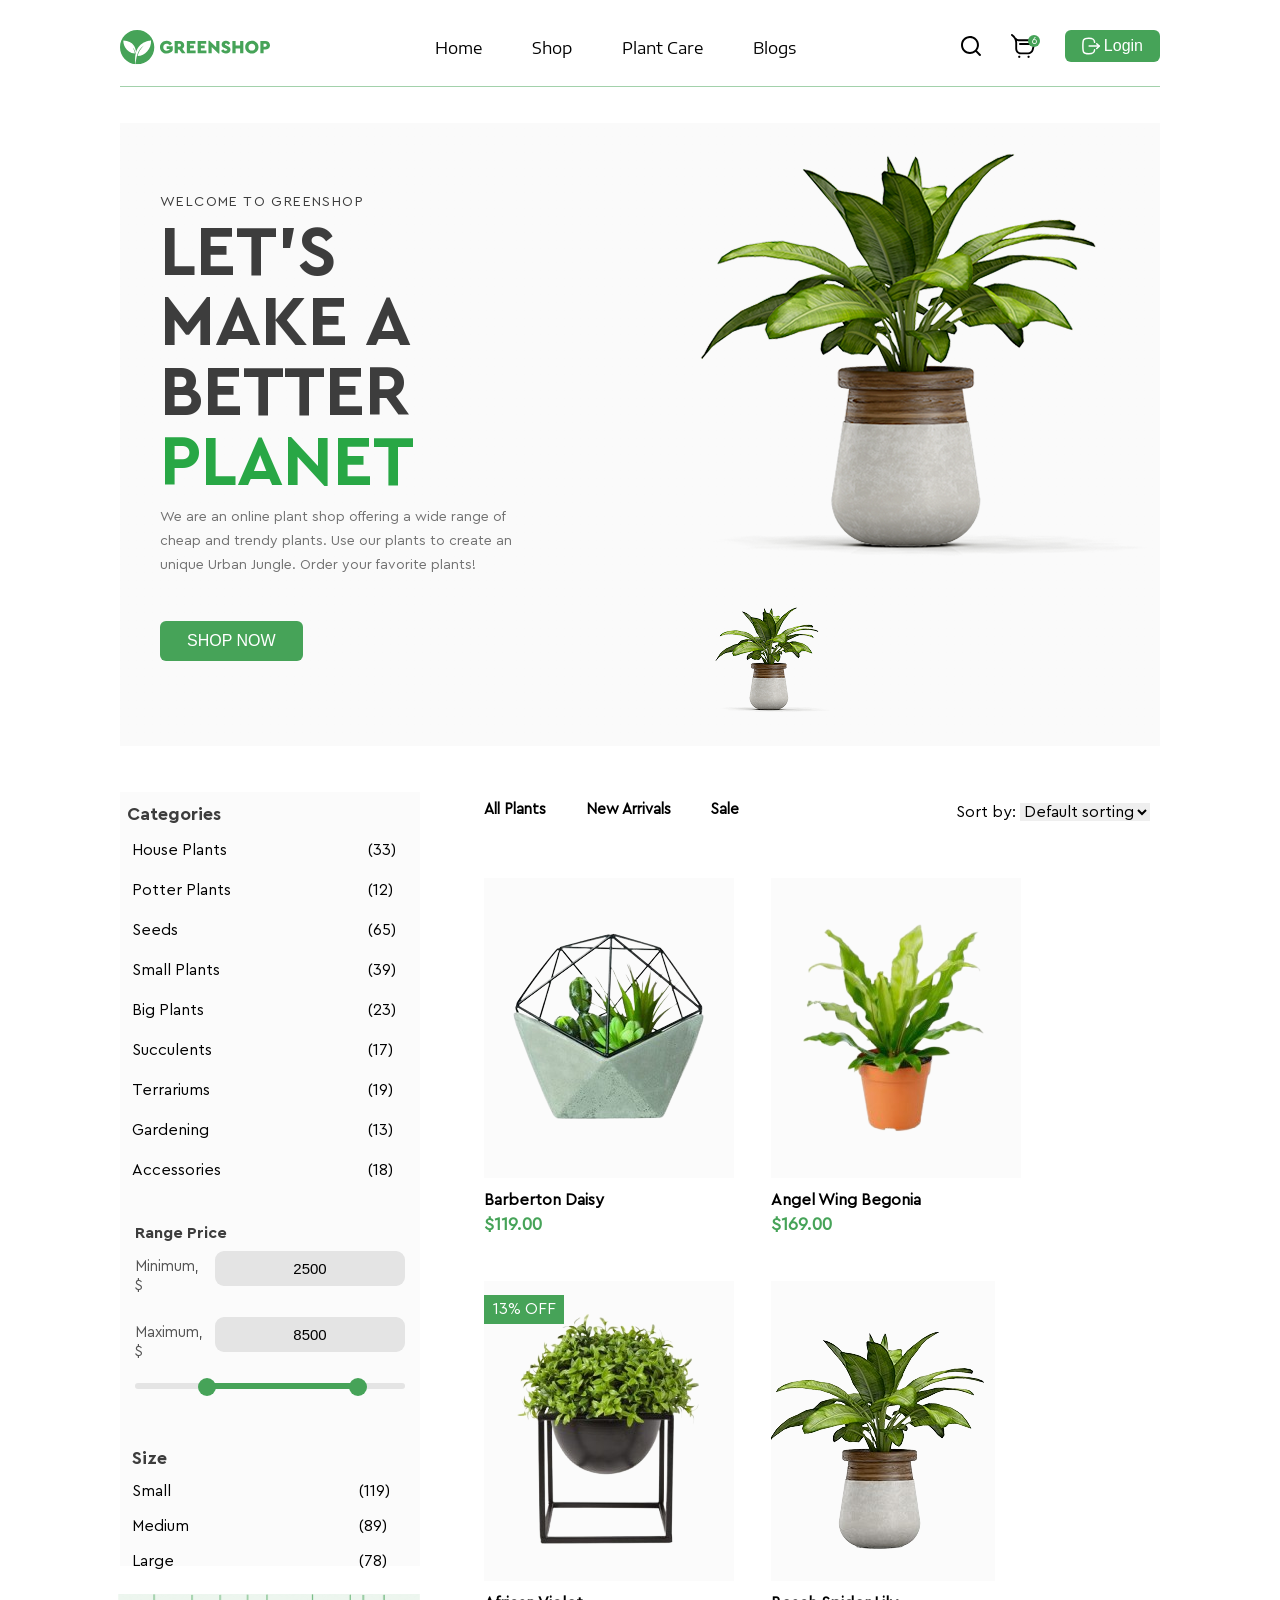
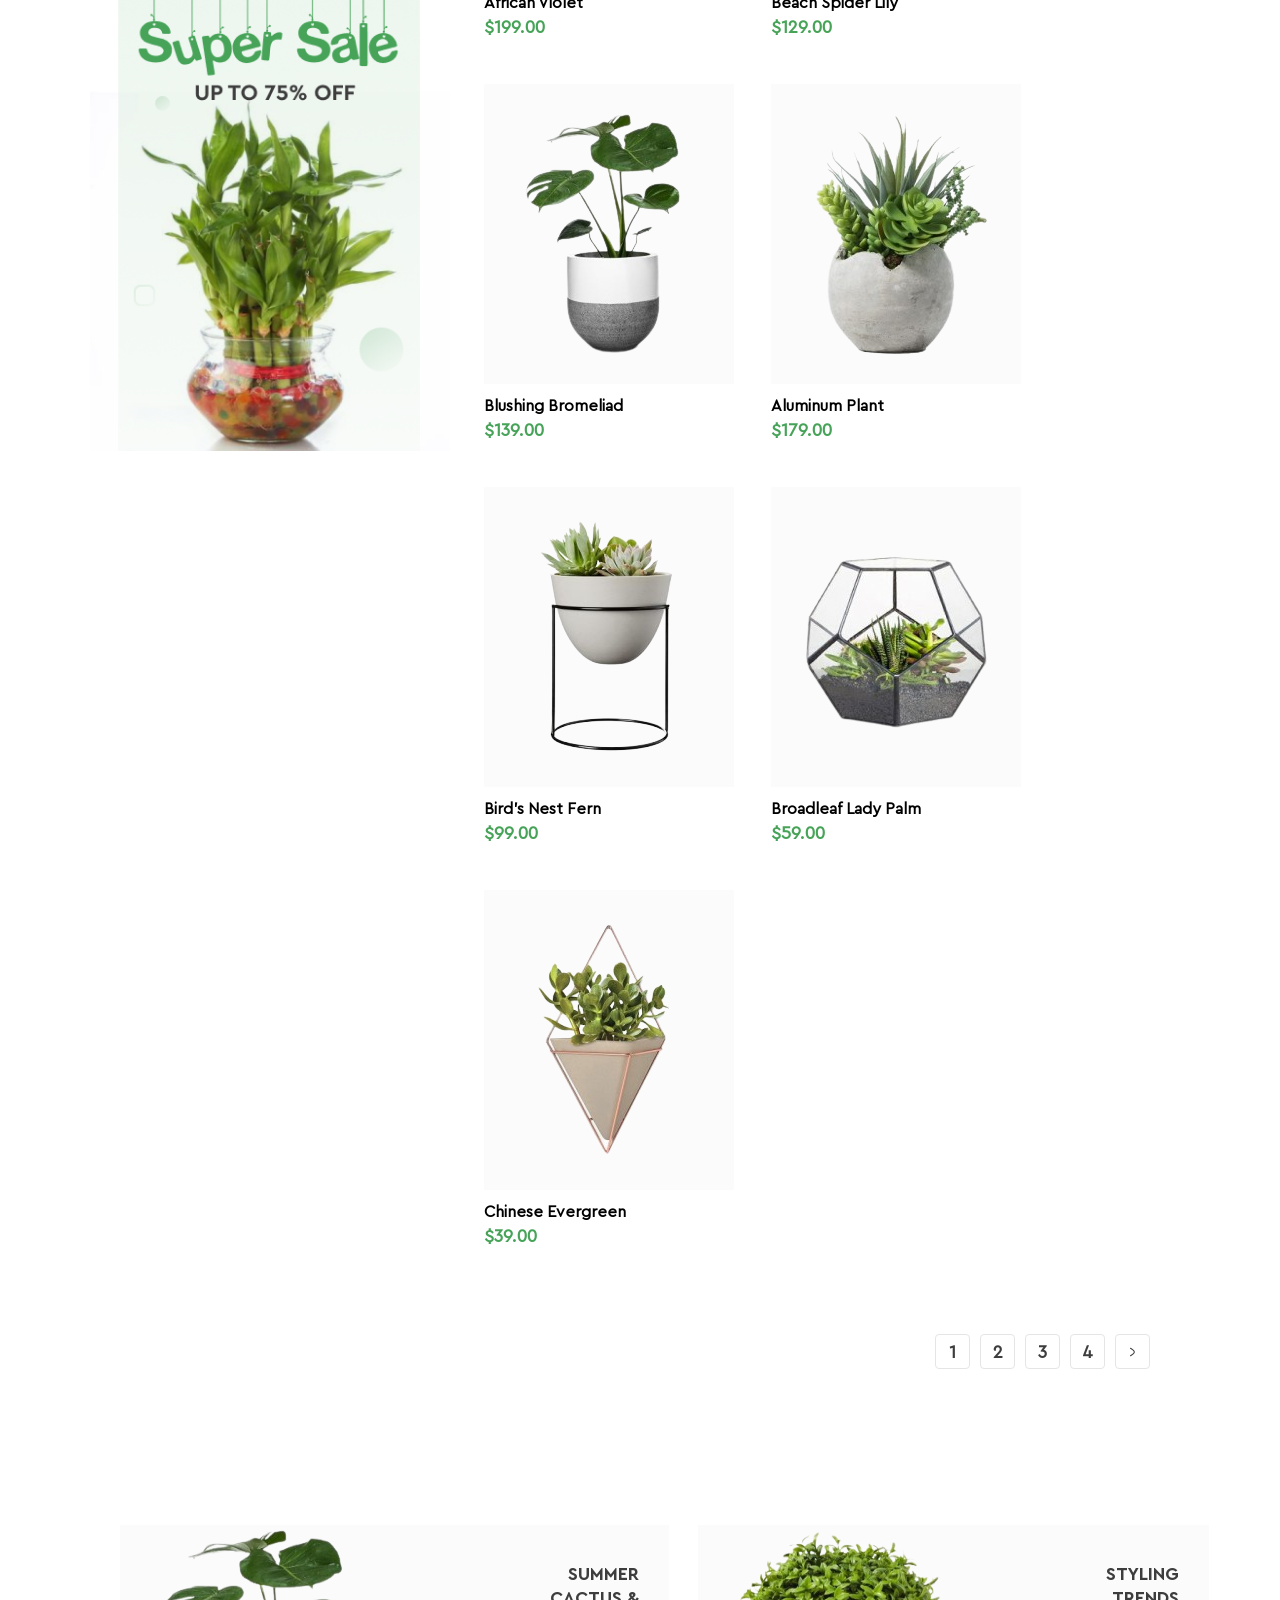
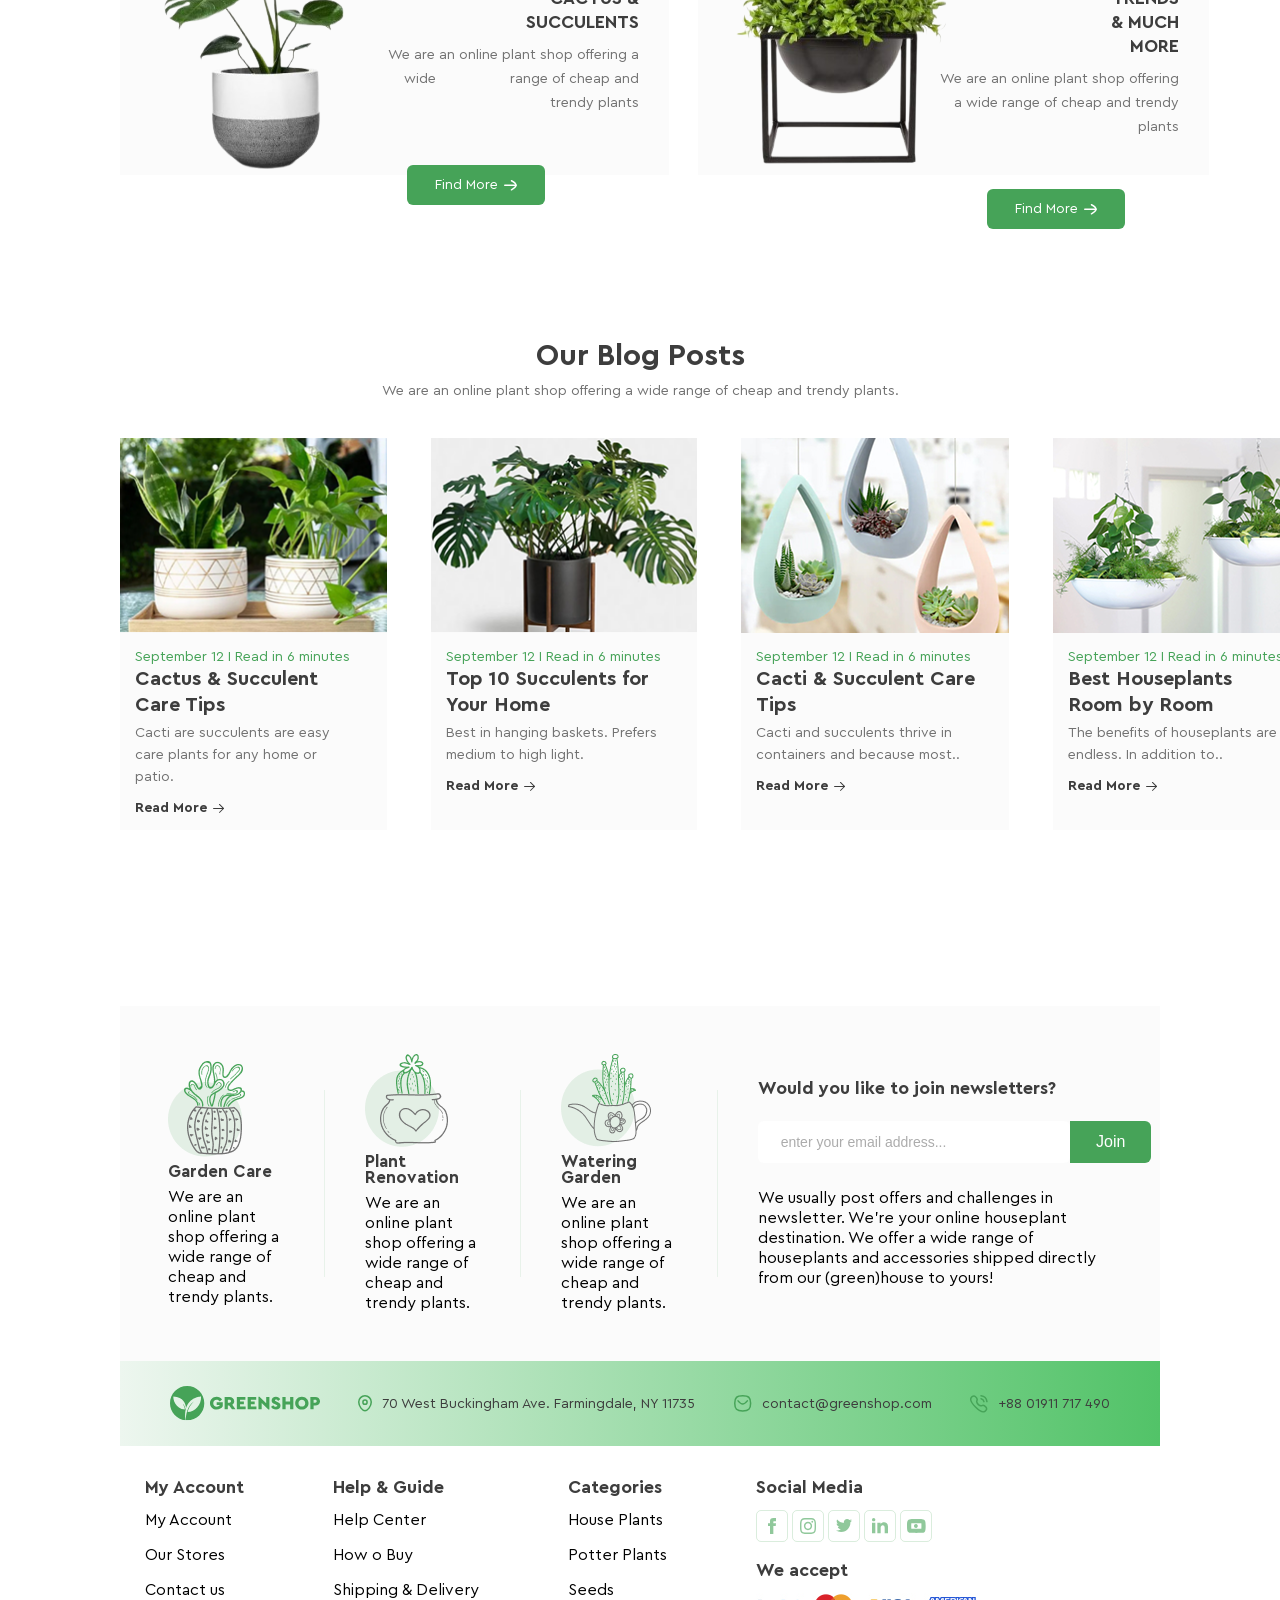
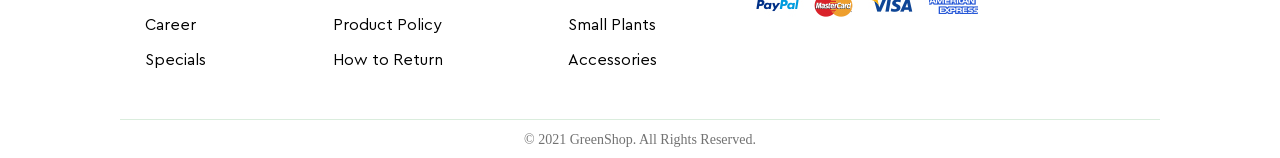
==== commit 9f1b3f15: "create adaptive version" ====
--- a/index.html
+++ b/index.html
@@ -19,7 +19,7 @@
 
 <div class="container">
     <header class="header">
-        <a href="#">
+        <a href="#" class="logo-image">
             <svg xmlns="http://www.w3.org/2000/svg" width="150" height="35" viewBox="0 0 150 35" fill="none">
                 <g clip-path="url(#clip0_1_1069)">
                     <path d="M17.15 0C7.67748 0 0 7.67746 0 17.15C0 26.0201 6.73548 33.3175 15.3711 34.207C14.8496 29.9134 15.0436 26.4001 15.7067 23.5135C15.3347 21.7225 14.4898 19.0703 12.5734 17.1864C12.5734 17.1864 13.8348 19.0784 14.5181 21.6214C14.5181 21.6255 14.5221 21.6295 14.5221 21.6335C14.5949 21.9044 14.6596 22.1793 14.7162 22.4623C14.7283 22.527 14.7404 22.5917 14.7526 22.6604C14.8051 22.9515 14.8536 23.2426 14.886 23.5418C5.19513 22.3532 3.12921 13.6569 3.35561 10.3781C13.665 10.9482 15.7754 17.8292 16.0827 22.0985C19.4585 11.0412 30.1843 10.4024 31.0697 10.3781C31.4538 18.8763 25.1509 25.5026 17.6149 26.0807C17.6635 25.8503 17.7201 25.6198 17.7767 25.3934C17.7928 25.3247 17.813 25.26 17.8333 25.1913C17.8777 25.0296 17.9222 24.8679 17.9748 24.7061C17.995 24.6374 18.0192 24.5646 18.0394 24.4959C18.096 24.318 18.1567 24.1442 18.2173 23.9663C18.2335 23.9259 18.2456 23.8854 18.2618 23.845C18.3386 23.6348 18.4195 23.4326 18.5003 23.2305C18.5084 23.2143 18.5125 23.1941 18.5205 23.1779C18.5205 23.1779 18.5205 23.1779 18.5246 23.1779C20.4571 18.5043 24.0229 15.4439 24.0229 15.4439C17.0247 19.4868 15.8441 29.9983 15.6582 34.2231C16.1514 34.2676 16.6446 34.2999 17.15 34.2999C26.6225 34.2999 34.3 26.6225 34.3 17.15C34.3 7.67746 26.6225 0 17.15 0Z"
@@ -50,7 +50,18 @@
                 </defs>
             </svg>
         </a>
+
+        <button class="burger" type="button" aria-label="Toggle menu">
+            <span></span>
+            <span></span>
+            <span></span>
+        </button>
+
+
         <nav class="list">
+
+            <button class="menu-close" type="button" aria-label="Close menu">✕</button>
+
             <ul>
                 <li class="list-item">Home</li>
                 <li class="list-item">Shop</li>
@@ -99,11 +110,12 @@
                         <path d="M12.6342 5.35826C12.3592 2.37493 11.2425 1.2916 6.80082 1.2916C0.883322 1.2916 0.883322 3.2166 0.883322 8.99993C0.883322 14.7833 0.883322 16.7083 6.80082 16.7083C11.2425 16.7083 12.3592 15.6249 12.6342 12.6416"
                               stroke="white" stroke-width="1.5" stroke-linecap="round" stroke-linejoin="round"/>
                     </svg>
-                    Login
+                    <span>Login</span>
                 </button>
             </a>
         </div>
     </header>
+    <div class="menu-overlay"></div>
 
     <main class="main">
         <!--        PROMO BANNER-->
@@ -124,6 +136,12 @@
                      alt="House plant promotional banner">
             </div>
         </section>
+
+        <button class="filters-toggle" type="button">
+            ☰ Filters
+        </button>
+
+        <div class="filters-overlay"></div>
 
         <!--        CATALOG-->
         <div class="layout">
@@ -675,7 +693,7 @@
                         <h3 class="teaser-card-title">Summer cactus & succulents</h3>
                         <p class="teaser-card-text">We are an online plant shop offering a wide
                             <span>range of cheap and trendy
-                        plants</span>
+                                plants</span></p>
                             <a href="#" class="teaser-card-link">Find More
                                 <svg xmlns="http://www.w3.org/2000/svg" width="13" height="11" viewBox="0 0 13 11"
                                      fill="none">
@@ -694,8 +712,8 @@
                     <div class="teaser-card-body">
                         <h3 class="teaser-card-title">Styling Trends & much more</h3>
                         <p class="teaser-card-text">We are an online plant shop offering a wide
-                            <span>range of cheap and trendy
-                        plants</span>
+                            range of cheap and trendy
+                                plants</p>
                             <a href="#" class="teaser-card-link">Find More
                                 <svg xmlns="http://www.w3.org/2000/svg" width="13" height="11" viewBox="0 0 13 11"
                                      fill="none">
@@ -999,6 +1017,94 @@
 
 
 <script src="resources/js/slider.js"></script>
+<!--        JS FOR BURGER-MENU-->
+        <script>
+            document.addEventListener('DOMContentLoaded', function () {
+                var header = document.querySelector('.header');
+                var burger = document.querySelector('.burger');
+                var menuClose = document.querySelector('.menu-close');
+                var overlay = document.querySelector('.menu-overlay');
+
+                if (!header || !burger) return;
+
+                function openMenu() {
+                    header.classList.add('header--open');
+                    document.body.classList.add('no-scroll');
+                }
+
+                function closeMenu() {
+                    header.classList.remove('header--open');
+                    document.body.classList.remove('no-scroll');
+                }
+
+                burger.addEventListener('click', function () {
+                    if (header.classList.contains('header--open')) {
+                        closeMenu();
+                    } else {
+                        openMenu();
+                    }
+                });
+
+                if (menuClose) {
+                    menuClose.addEventListener('click', closeMenu);
+                }
+
+                if (overlay) {
+                    overlay.addEventListener('click', closeMenu);
+                }
+
+                // на ресайз >1200 всё сбрасываем, чтобы не залипло
+                window.addEventListener('resize', function () {
+                    if (window.innerWidth > 1200) {
+                        closeMenu();
+                    }
+                });
+            });
+        </script>
+
+<!--                    JS FOR BURGER MENU FOR CATALOG-->
+                    <script>
+                        document.addEventListener('DOMContentLoaded', function () {
+                            const toggle = document.querySelector('.filters-toggle');
+                            const sidebar = document.querySelector('.layout-sidebar');
+                            const overlay = document.querySelector('.filters-overlay');
+
+                            if (!toggle || !sidebar) return;
+
+                            function openFilters() {
+                                sidebar.classList.add('is-open');
+                                overlay && overlay.classList.add('is-visible');
+                                document.body.classList.add('no-scroll');
+                            }
+
+                            function closeFilters() {
+                                sidebar.classList.remove('is-open');
+                                overlay && overlay.classList.remove('is-visible');
+                                document.body.classList.remove('no-scroll');
+                            }
+
+                            toggle.addEventListener('click', function () {
+                                if (sidebar.classList.contains('is-open')) {
+                                    closeFilters();
+                                } else {
+                                    openFilters();
+                                }
+                            });
+
+                            if (overlay) {
+                                overlay.addEventListener('click', closeFilters);
+                            }
+
+                            // на >1200 возвращаем обычный layout
+                            window.addEventListener('resize', function () {
+                                if (window.innerWidth > 1200) {
+                                    closeFilters();
+                                }
+                            });
+                        });
+                    </script>
+
+<!--        JS FOR PRELOADER-->
 <script>
     (function () {
         const overlay = document.getElementById('preloader');
--- a/resources/css/styles.css
+++ b/resources/css/styles.css
@@ -19,6 +19,7 @@
 /*07 - FOOTER*/
 /*08 - SLIDER*/
 /*09 - PRELOADER*/
+/*10 - ADAPTIVE*/
 
 .container {
     padding: 30px 120px 52px;
@@ -1260,20 +1261,709 @@
     to { stroke-dashoffset: 1165; }
 }
 
-
-
-
-
-
-
-
-
-
-
-
-
-
-
-
-
-
+/*ADAPTIVE START*/
+.burger {
+    display: none;
+}
+
+.burger span {
+    display: block;
+    width: 100%;
+    height: 2px;
+    border-radius: 999px;
+    background-color: #3d3d3d;
+    transition: transform 0.25s ease, opacity 0.25s ease;
+}
+
+.header.header--open .burger span:nth-child(1) {
+    transform: translateY(6px) rotate(45deg);
+}
+.header.header--open .burger span:nth-child(2) {
+    opacity: 0;
+}
+.header.header--open .burger span:nth-child(3) {
+    transform: translateY(-6px) rotate(-45deg);
+}
+
+.menu-close {
+    display: none;
+}
+
+@media (max-width: 992px) {
+    .burger {
+        display: flex;
+        flex-direction: column;
+        justify-content: center;
+        gap: 4px;
+        width: 28px;
+        height: 24px;
+        border: none;
+        background: transparent;
+        cursor: pointer;
+        padding: 0;
+        margin-left: 30px;
+        opacity: 0;
+        transform: translateX(-10px);
+        animation: burgerIn 0.25s ease-out forwards;
+    }
+
+    .burger span {
+        display: block;
+        width: 100%;
+        height: 2px;
+        border-radius: 999px;
+        background-color: #3d3d3d; /* подгони под тему */
+        transition: transform 0.25s ease, opacity 0.25s ease;
+    }
+
+    .header.header--open .burger span:nth-child(1) {
+        transform: translateY(6px) rotate(45deg);
+    }
+    .header.header--open .burger span:nth-child(2) {
+        opacity: 0;
+    }
+    .header.header--open .burger span:nth-child(3) {
+        transform: translateY(-6px) rotate(-45deg);
+    }
+
+    @keyframes burgerIn {
+        from {
+            opacity: 0;
+            transform: translateX(-10px);
+        }
+        to {
+            opacity: 1;
+            transform: translateX(0);
+        }
+    }
+
+    /*10 - ADAPTIVE START*/
+    .logo-image {
+        flex-shrink: 0;
+    }
+
+    .login-section {
+        margin-left: auto;
+        display: flex;
+        align-items: center;
+        gap: 12px;
+    }
+
+    .header .list {
+        position: fixed;
+        top: 0;
+        left: 0;
+        bottom: 0;
+        width: 80%;
+        max-width: 320px;
+        background: #ffffff;
+        transform: translateX(-100%);
+        transition: transform 0.3s ease;
+        padding: 70px 20px 24px;
+        z-index: 1001;
+        display: flex;
+        flex-direction: column;
+    }
+
+    .header.header--open .list {
+        transform: translateX(0);
+    }
+
+    .header .list > ul {
+        margin: 0;
+        padding: 0;
+        list-style: none;
+        display: flex;
+        flex-direction: column;
+        gap: 12px;
+    }
+
+    .header .list-item {
+        cursor: pointer;
+    }
+
+    .menu-close {
+        display: block;
+        position: absolute;
+        top: 16px;
+        right: 16px;
+        border: none;
+        background: transparent;
+        font-size: 24px;
+        line-height: 1;
+        cursor: pointer;
+    }
+
+    .menu-overlay {
+        position: fixed;
+        inset: 0;
+        background: rgba(0,0,0,0.35);
+        z-index: 1000;
+        opacity: 0;
+        visibility: hidden;
+        transition: opacity 0.3s ease, visibility 0.3s ease;
+        display: block;
+    }
+
+    .header.header--open + .menu-overlay {
+        opacity: 1;
+        visibility: visible;
+    }
+}
+
+@media (max-width: 768px) {
+    .cart-count {
+        position: absolute;
+        margin-right: -120px;
+    }
+
+    .btn span {
+        display: none;
+    }
+}
+
+@media (min-width: 768px) and (max-width: 1200px) {
+
+    .promo {
+        padding: 30px 40px;
+        align-items: center;
+        gap: 30px;
+        margin-right: -140px;
+    }
+
+    .promo-info {
+        padding: 40px 20px 40px 0;
+        max-width: 460px;
+    }
+
+    .promo-welcome {
+        font-size: 12px;
+        letter-spacing: 1.2px;
+    }
+
+    .promo-planet {
+        font-size: 42px;
+        line-height: 1.1;
+    }
+
+    .promo-text {
+        font-size: 14px;
+        line-height: 22px;
+        margin-top: 10px;
+    }
+
+    .promo-btn {
+        margin-top: 28px;
+        padding: 10px 24px;
+    }
+
+    .promo-img {
+        flex: 0 0 50%;
+        max-width: 600px;
+    }
+
+    .promo-img img:first-child {
+        width: 100%;
+        max-width: 700px;
+        height: auto;
+    }
+
+    .promo-img img {
+        max-width: 100%;
+        height: auto;
+    }
+
+    .promo-image-small {
+        width: 45%;
+        bottom: 8%;
+        left: 8%;
+    }
+}
+
+@media (min-width: 540px) and (max-width: 767px) {
+
+    .promo {
+        flex-direction: column-reverse;
+        align-items: center;
+        padding: 24px 16px 32px;
+        text-align: center;
+        gap: 20px;
+    }
+
+    .promo-info {
+        padding: 0;
+        max-width: 500px;
+    }
+
+    .promo-welcome {
+        font-size: 12px;
+        letter-spacing: 1.1px;
+    }
+
+    .promo-planet {
+        font-size: 32px;
+        line-height: 1.15;
+    }
+
+    .promo-text {
+        font-size: 13px;
+        line-height: 20px;
+        margin-top: 10px;
+    }
+
+    .promo-btn {
+        margin-top: 20px;
+        padding: 10px 24px;
+    }
+
+    .promo-img {
+        position: relative;
+        width: 100%;
+        max-width: 420px;
+    }
+
+    .promo-img > img:first-child {
+        display: block;
+        width: 100%;
+        height: auto;
+    }
+
+    .promo-image-small {
+        width: 40%;
+        bottom: 10%;
+        left: 10%;
+    }
+}
+
+
+.filters-toggle {
+    display: none;
+}
+
+.filters-overlay {
+    display: none;
+}
+
+@media (min-width: 540px) and (max-width: 1200px) {
+
+    .filters-toggle {
+        display: inline-flex;
+        align-items: center;
+        gap: 8px;
+        padding: 8px 14px;
+        margin: 30px 0 10px 20px;
+        border-radius: 6px;
+        border: 1px solid #46A358;
+        background: #fff;
+        color: #46A358;
+        font-family: "Cera Pro", sans-serif;
+        font-size: 14px;
+        cursor: pointer;
+    }
+
+    .filters-toggle:hover {
+        background: #46A358;
+        color: #fff;
+    }
+
+    .layout {
+        display: block;
+    }
+
+    .layout-sidebar {
+        position: fixed;
+        inset: 0 auto 0 0;
+        width: 280px;
+        max-width: 80%;
+        background: #FBFBFB;
+        box-shadow: 2px 0 10px rgba(0,0,0,.15);
+        transform: translateX(-100%);
+        transition: transform 0.3s ease;
+        z-index: 1100;
+        overflow-y: auto;
+        padding: 20px 16px;
+    }
+
+    .layout-sidebar.is-open {
+        transform: translateX(0);
+    }
+
+    .filters-overlay {
+        position: fixed;
+        inset: 0;
+        background: rgba(0,0,0,.35);
+        z-index: 1090;
+        opacity: 0;
+        visibility: hidden;
+        transition: opacity 0.3s ease, visibility 0.3s ease;
+    }
+
+    .filters-overlay.is-visible {
+        display: block;
+        opacity: 1;
+        visibility: visible;
+    }
+
+    body.no-scroll {
+        overflow: hidden;
+    }
+
+    .categories-title {
+        font-size: 16px;
+        padding: 10px 0 12px 7px;
+    }
+
+    .categories-list-section {
+        gap: 40px;
+    }
+
+    .categories-list-item,
+    .categories-list-count-item,
+    .size-list-item,
+    .list-count-item {
+        font-size: 14px;
+    }
+
+    .sale-banner {
+        display: none;
+    }
+
+    .layout-content {
+        margin-left: 0;
+        margin-top: 10px;
+        width: 100%;
+        display: flex;
+        flex-direction: column;
+    }
+
+    .filter {
+        order: 2;
+        margin-left: auto;
+        margin-bottom: 10px;
+    }
+
+    .layout-products {
+        display: flex;
+        flex-wrap: wrap;
+        gap: 20px;
+        justify-content: space-between;
+    }
+
+    .product-name {
+        font-size: 14px;
+    }
+
+    .product-price {
+        font-size: 16px;
+    }
+}
+
+@media (min-width: 540px) and (max-width: 1200px) {
+
+    html,
+    body {
+        overflow-x: hidden;
+    }
+
+    .container {
+        padding: 5px 5px 5px 5px;
+    }
+
+    .layout {
+        padding-top: 24px;
+    }
+
+    .layout-content {
+        margin-left: 50px;
+        width: 100%;
+        display: flex;
+        flex-wrap: wrap;
+        align-items: flex-start;
+    }
+
+    .tabs {
+        order: 1;
+        flex: 0 0 100%;
+        margin-bottom: 8px;
+    }
+
+    .filter {
+        order: 2;
+        flex: 0 0 100%;
+        text-align: right;
+        margin-bottom: 12px;
+    }
+
+    .layout-products {
+        order: 3;
+        flex: 0 0 100%;
+        display: flex;
+        flex-wrap: wrap;
+        gap: 20px;
+        justify-content: space-between;
+        margin-top: 8px;
+    }
+
+    .product-card {
+        flex: 0 0 calc(50% - 10px);
+        max-width: calc(50% - 10px);
+        box-sizing: border-box;
+    }
+
+    .product-image {
+        width: 100%;
+        height: 280px;
+        overflow: hidden;
+    }
+
+    .product-image img {
+        width: 100%;
+        height: 100%;
+        object-fit: cover;
+    }
+
+    .layout-pagination {
+        order: 4;
+        flex: 0 0 100%;
+        display: flex;
+        justify-content: flex-end;
+        margin-top: 24px;
+    }
+
+    .layout-pagination {
+        display: flex !important;
+        justify-content: flex-end !important;
+        width: 100%;
+        margin-left: auto;
+    }
+}
+
+@media (max-width: 992px) {
+    .filter {
+        margin-right: 70px;
+    }
+
+    .product-image {
+        width: 83%;
+        height: 100%;
+        overflow: hidden;
+        margin-right: 30px;
+    }
+
+    .product-image img {
+        width: 100%;
+        height: 100%;
+        object-fit: cover;
+    }
+}
+
+@media (max-width: 1200px) {
+
+    .product-image {
+        width: 83%;
+        height: 100%;
+    }
+
+    .filter {
+        margin-right: 50px;
+    }
+
+    .cart-count {
+        position: absolute;
+        margin-right: -115px;
+        margin-top: -25px;
+    }
+}
+
+@media (max-width: 992px) {
+
+    .cart-count {
+        position: absolute;
+        margin-right: -135px;
+        margin-top: -25px;
+    }
+}
+
+@media (max-width: 768px) {
+    .layout-products {
+        margin-left: 50px;
+    }
+
+    .cart-count {
+        position: absolute;
+        margin-right: -175px;
+        margin-top: -25px;
+    }
+}
+
+@media (max-width: 540px) {
+    .promo {
+        margin-right: -100px;
+    }
+
+    .cart-count {
+        position: absolute;
+        margin-right: -175px;
+        margin-top: -25px;
+    }
+}
+
+@media (min-width: 540px) and (max-width: 992px) {
+    .teaser-card {
+        display: none;
+    }
+}
+
+@media (min-width: 540px) and (max-width: 992px) {
+
+.blog {
+    padding-top: 40px;
+    padding-left: 100px;
+}
+
+.blog-header {
+    padding: 0 16px 24px;
+}
+
+.blog-list {
+    display: flex;
+    flex-wrap: wrap;
+    gap: 20px;
+}
+
+.post-card {
+    max-width: calc(50% - 20px);
+    box-sizing: border-box;
+}
+
+.post-card-image {
+    width: 100%;
+    height: auto;
+    display: block;
+}
+}
+
+@media (min-width: 540px) and (max-width: 992px) {
+
+    .down-item,
+    .vertical-line {
+        display: none !important;
+    }
+
+    .subscribe-form {
+        display: flex;
+        flex-direction: column;
+        align-items: center;
+        gap: 16px;
+        width: 100%;
+        max-width: 420px;
+        margin: 0 auto;
+        text-align: center;
+    }
+
+    .subscribe-form input {
+        width: 100%;
+        text-align: center;
+    }
+
+    .subscribe-form .form-action {
+        width: 100%;
+        display: flex;
+        flex-direction: column;
+        gap: 12px;
+    }
+
+    .subscribe-form .join {
+        width: 100%;
+        border-radius: 6px;
+    }
+}
+
+@media (min-width: 540px) and (max-width: 992px) {
+    .down-layout {
+        padding: 0 16px;
+    }
+
+    .contact-banner {
+        display: flex;
+        flex-direction: column;
+        align-items: flex-start;
+        gap: 10px;
+        padding: 14px 16px;
+        background: linear-gradient(90deg, #EDF6EF 0%, #52C368 100%);
+    }
+
+    .contact-banner > svg {
+        margin-bottom: 4px;
+        max-width: 130px;
+        height: auto;
+    }
+
+    .contact-banner span {
+        display: flex;
+        align-items: center;
+        gap: 8px;
+        font-size: 13px;
+        line-height: 1.4;
+        color: #3D3D3D;
+    }
+
+    .contact-banner span svg {
+        flex-shrink: 0;
+        width: 16px;
+        height: 16px;
+    }
+}
+
+@media (max-width: 992px) {
+    .layout-footer {
+        display: flex;
+        flex-wrap: wrap;
+        gap: 24px 16px;
+        padding: 24px 16px;
+    }
+
+    .layout-footer > div {
+        flex: 0 0 calc(50% - 16px);
+    }
+
+    .social-actions {
+        margin-right: 0;
+        align-items: flex-start;
+    }
+}
+
+@media (max-width: 540px) {
+    .layout-footer {
+        gap: 20px 12px;
+        padding: 20px 12px;
+    }
+
+    .layout-footer > div {
+        flex: 0 0 calc(50% - 12px);
+    }
+
+    .account-links ul,
+    .helpers-links ul,
+    .categories-links ul {
+        gap: 6px;
+    }
+
+    .social-btn {
+        display: flex;
+        flex-wrap: wrap;
+        gap: 6px;
+    }
+
+    .social-btn svg {
+        width: 26px;
+        height: 26px;
+    }
+
+    footer .copyright {
+        margin-top: 16px;
+        text-align: center;
+        font-size: 12px;
+        opacity: 0.8;
+    }
+}
